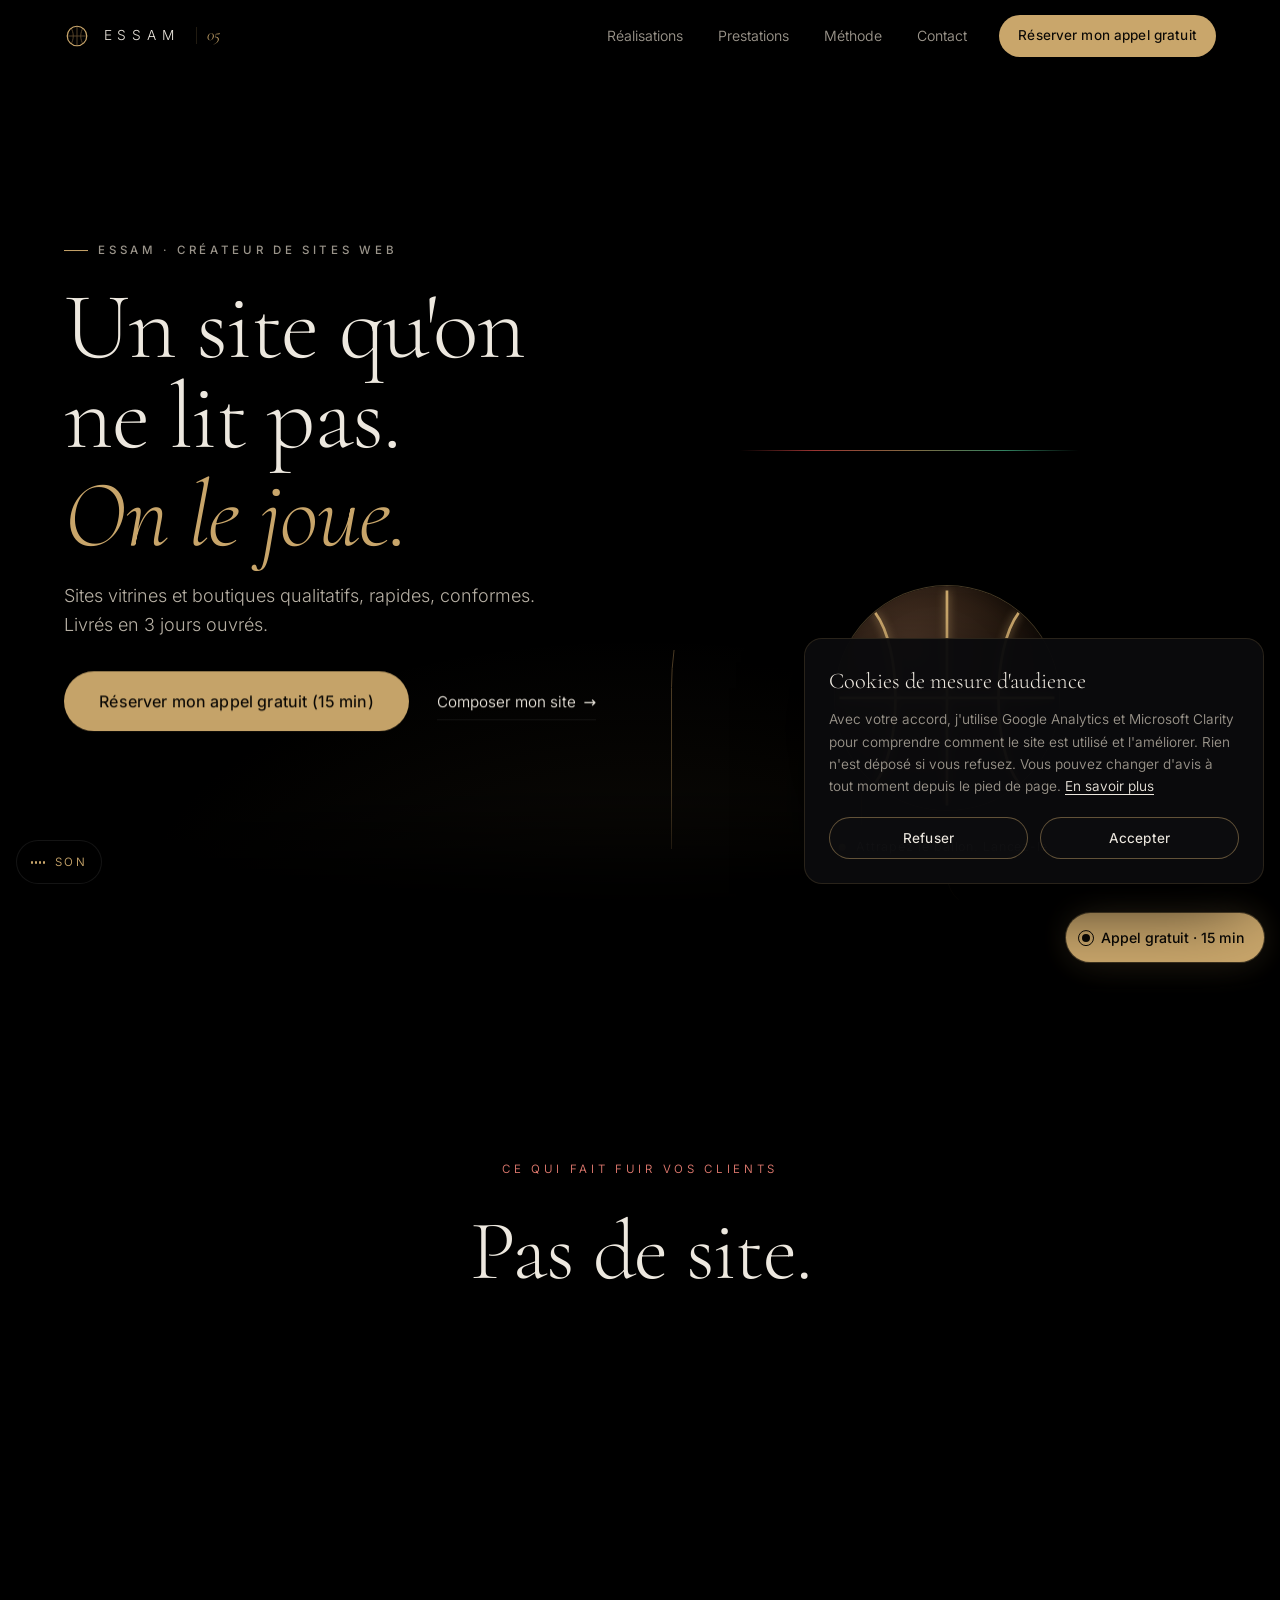
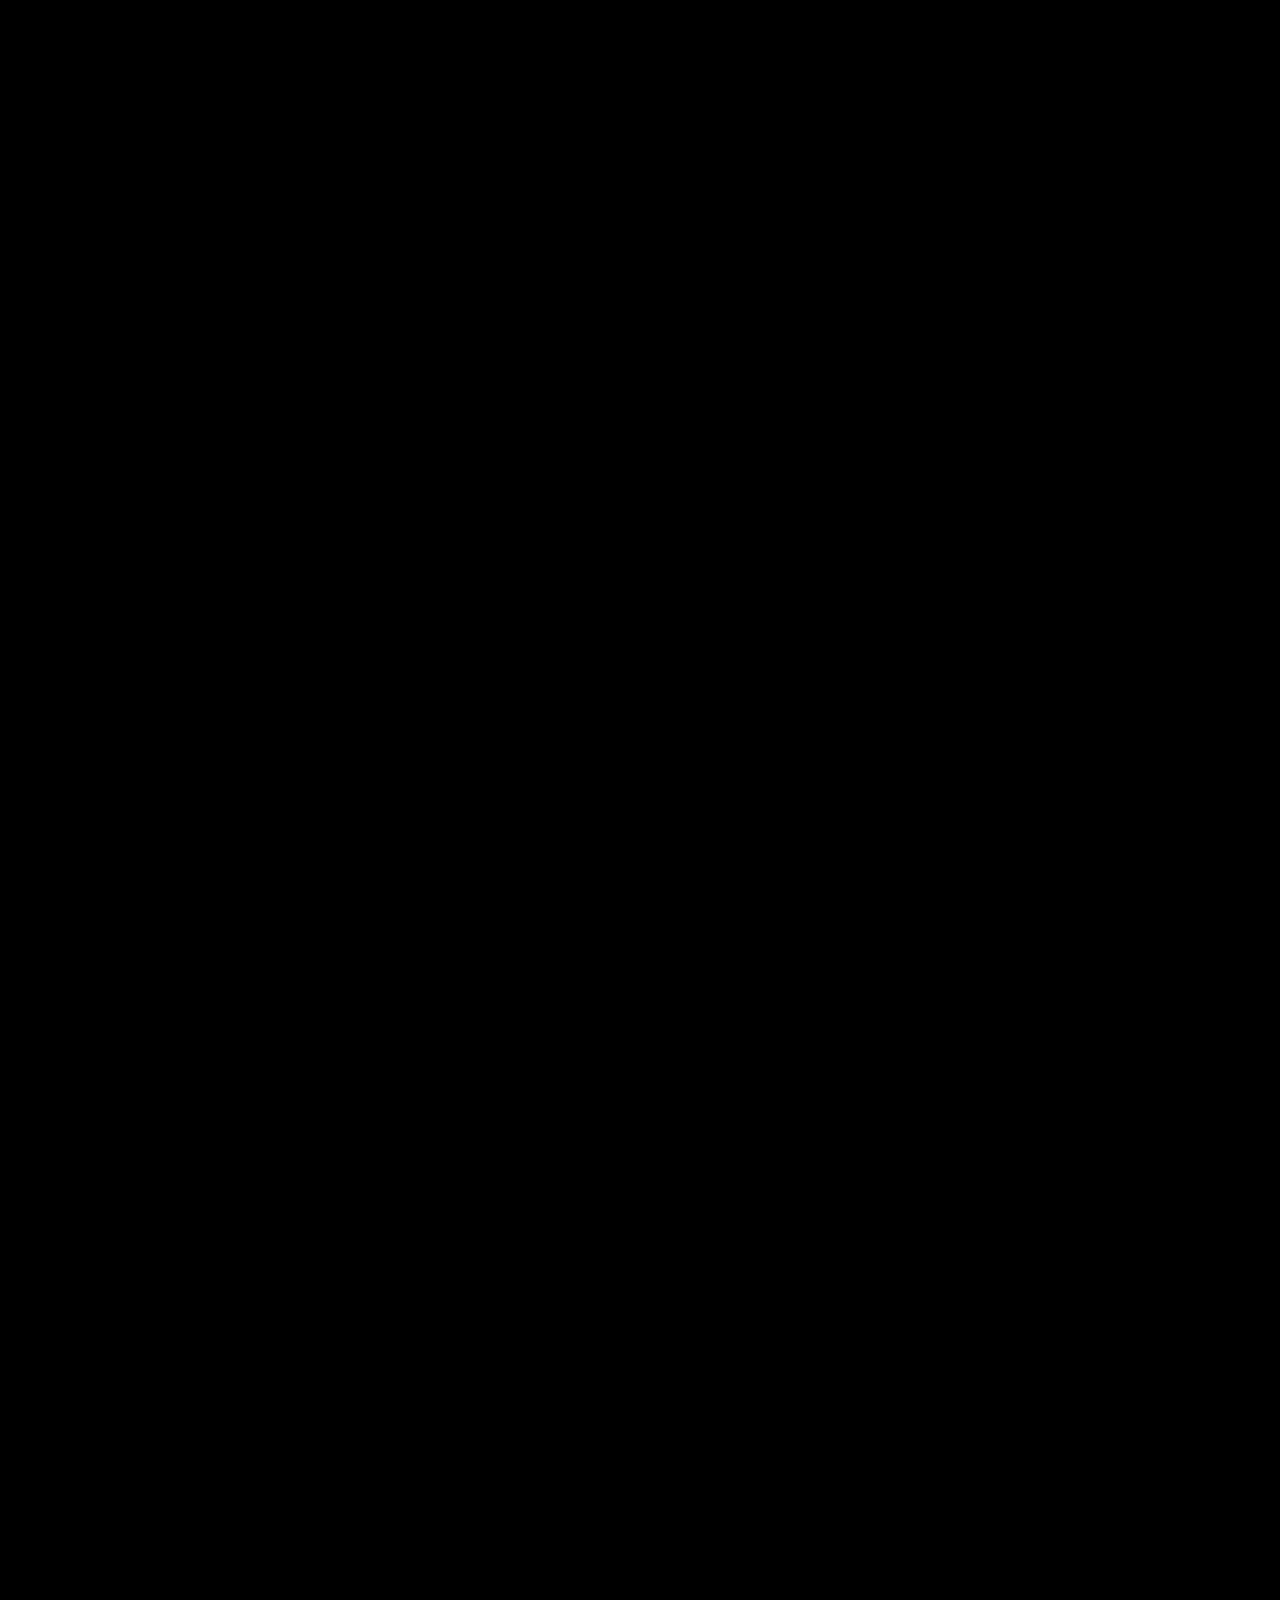
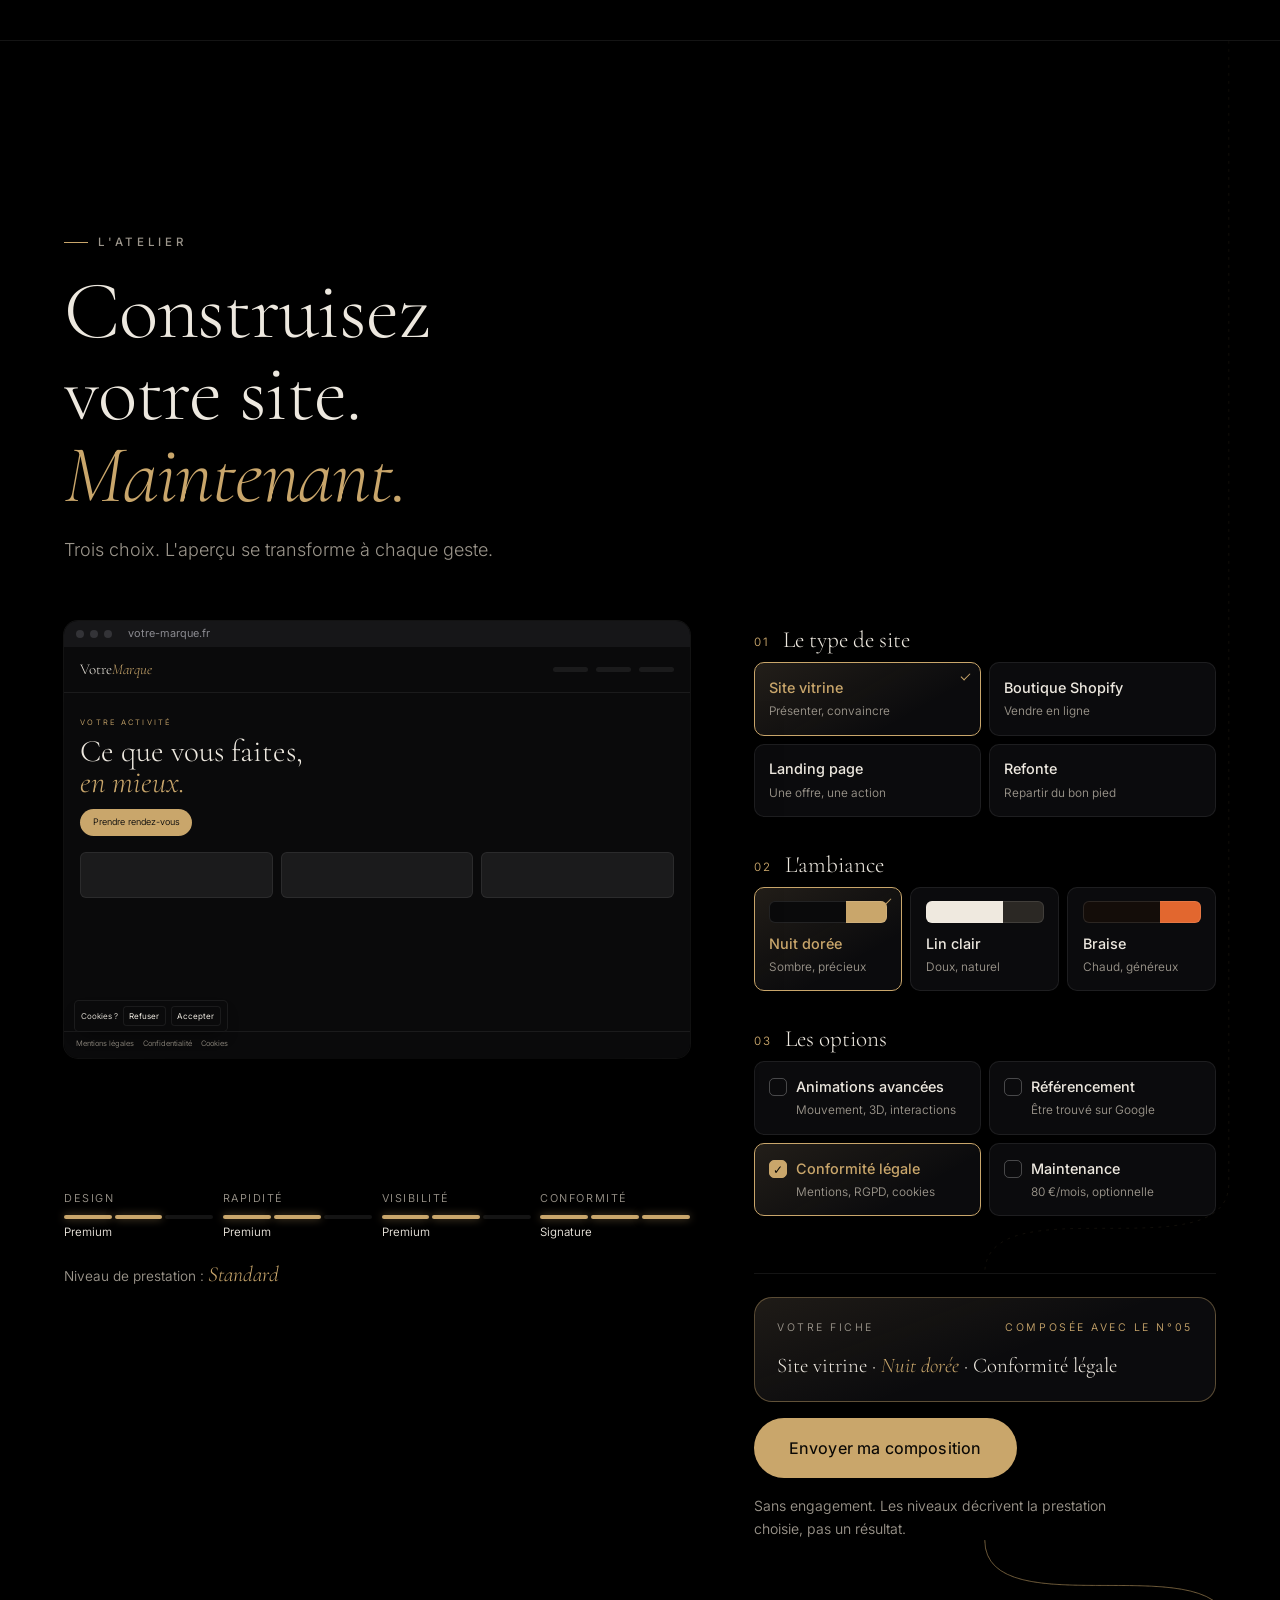
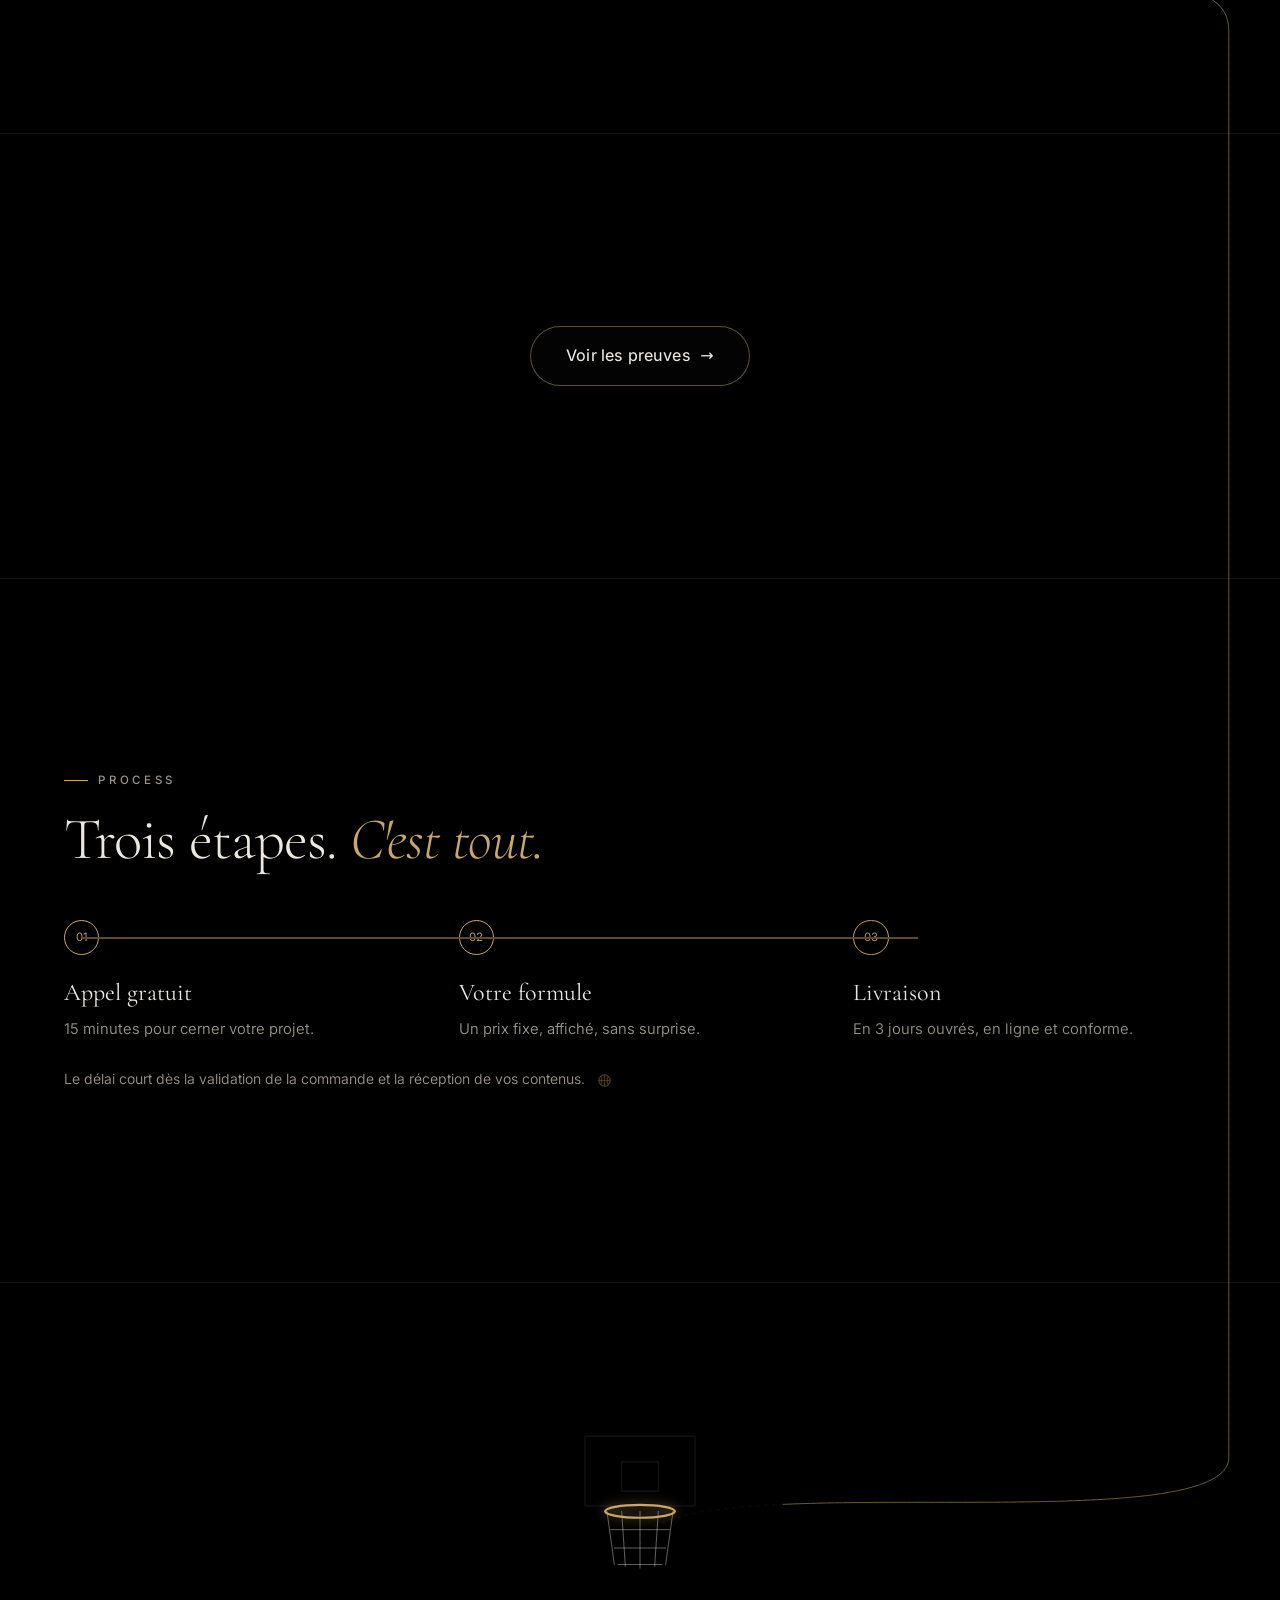
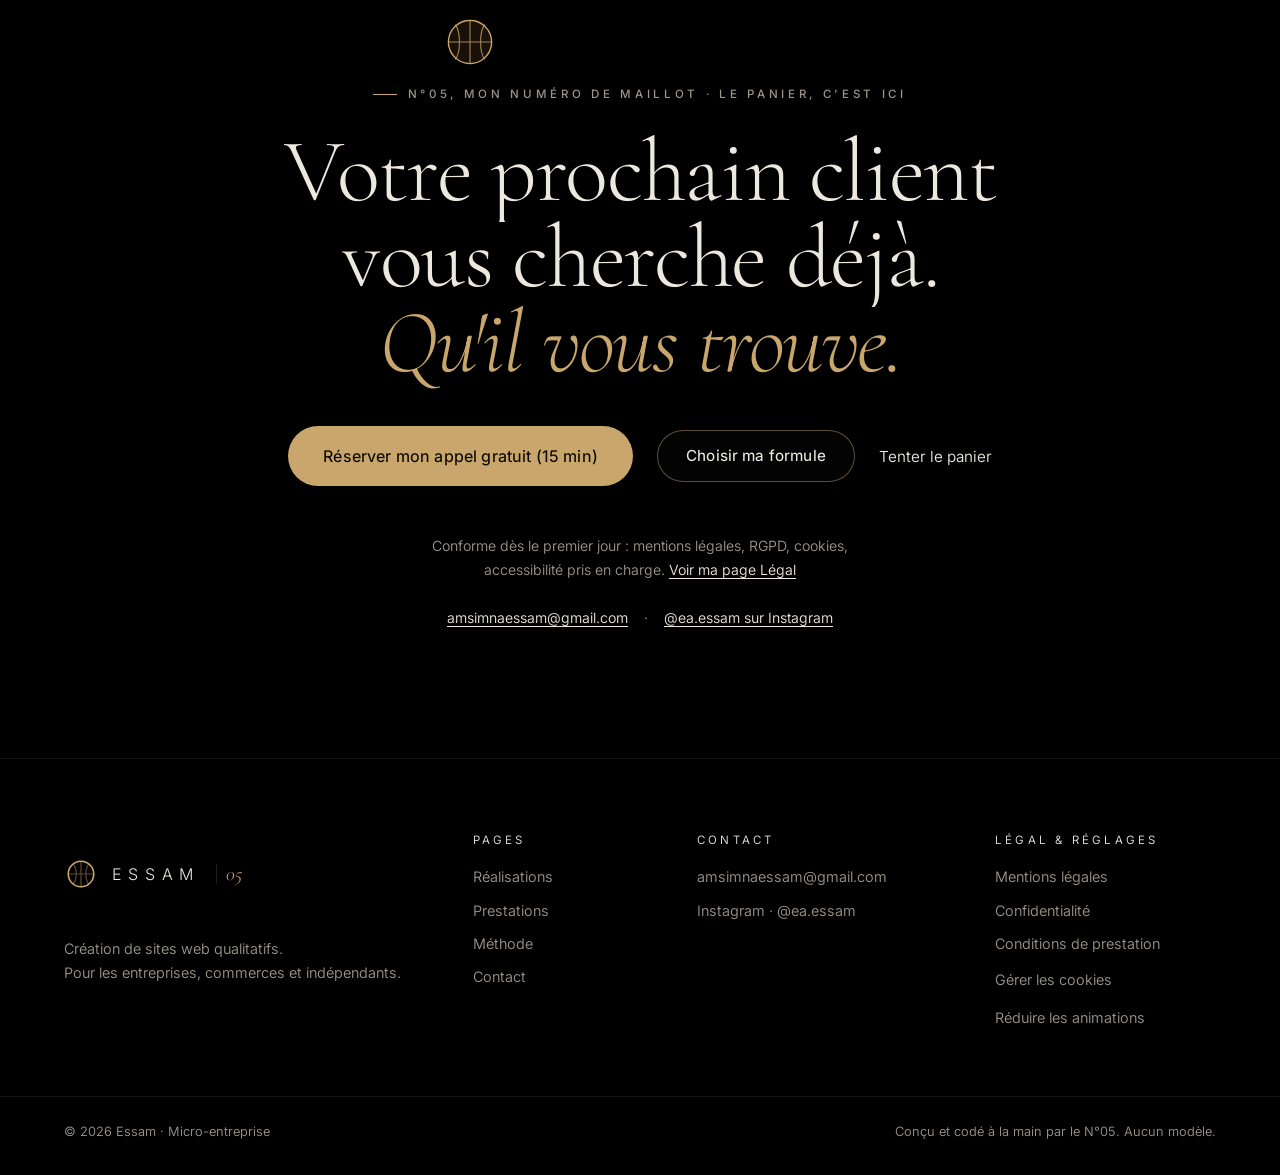
==== index.html @ c3a9adde "Passage sur https://fivedigitalstudio.com (racine du domaine) : chemins sans /essam-studio, URLs can" ====
<!doctype html>
<html lang="fr">
  <head>
    <meta charset="utf-8" />
    <meta name="viewport" content="width=device-width, initial-scale=1, viewport-fit=cover" />
    <meta name="theme-color" content="#000000" />
    <meta name="color-scheme" content="dark" />
    <meta name="author" content="Essam" />
    <meta property="og:site_name" content="Essam" />
    <meta property="og:locale" content="fr_FR" />
    <meta property="og:type" content="website" />
    <meta property="og:image" content="https://fivedigitalstudio.com/og.jpg" />
    <meta property="og:image:width" content="1200" />
    <meta property="og:image:height" content="630" />
    <meta property="og:image:alt" content="Essam — sites web qualitatifs, rapides, conformes" />
    <meta name="twitter:card" content="summary_large_image" />
    <link rel="icon" href="/favicon.svg" type="image/svg+xml" />
    <link rel="apple-touch-icon" href="/apple-touch-icon.png" />
    <link rel="preload" href="/fonts/cormorant-300-normal.woff2" as="font" type="font/woff2" crossorigin />
    <link rel="preload" href="/fonts/inter-var.woff2" as="font" type="font/woff2" crossorigin />
    <script>
      // Avant tout rendu : signale que le JS tourne et applique la préférence « animations réduites ».
      (function (d) {
        var h = d.documentElement; h.classList.add('js');
        try {
          if (localStorage.getItem('essam:motion') === 'reduce' || matchMedia('(prefers-reduced-motion: reduce)').matches) h.classList.add('reduce');
          // Arrivée depuis une autre page du site : le rideau de transition se lève.
          if (sessionStorage.getItem('essam:nav')) { h.classList.add('from-nav'); sessionStorage.removeItem('essam:nav'); }
        } catch (e) {}
        // Filet de sécurité : si le JS principal ne démarre pas, tout le contenu reste visible.
        setTimeout(function () { if (!window.__essam) h.classList.add('anim-fail'); }, 3500);
      })(document);
    </script>

    <script>
      // Intro « ESSAM » : une seule fois par visite, jamais en animations réduites ni en revenant d'une autre page.
      // window.__intro se résout quand le rideau commence à se lever : l'accueil démarre alors son entrée.
      (function (d, w) {
        var h = d.documentElement, lift;
        w.__intro = new Promise(function (r) { lift = r; });
        var seen = false;
        try { seen = !!sessionStorage.getItem('essam:intro'); sessionStorage.setItem('essam:intro', '1'); } catch (e) {}
        if (seen || h.classList.contains('reduce') || h.classList.contains('from-nav')) { lift(); return; }
        h.classList.add('is-intro');
        var go = function () { if (h.classList.contains('intro-go')) return; h.classList.add('intro-go'); t = setTimeout(lift, 2150); };
        var t;
        // Le prénom ne s'écrit qu'avec sa vraie police (préchargée) : jamais de police de secours à l'écran.
        (d.fonts && d.fonts.load ? d.fonts.load('300 1em "Cormorant Garamond"') : Promise.resolve()).then(go, go);
        setTimeout(go, 500);
        var skip = function () {
          if (!h.classList.contains('is-intro') || h.classList.contains('intro-skip')) return;
          h.classList.add('intro-go', 'intro-skip'); clearTimeout(t); lift();
        };
        ['pointerdown', 'keydown', 'wheel', 'touchstart'].forEach(function (ev) { w.addEventListener(ev, skip, { passive: true, once: true }); });
        d.addEventListener('animationend', function (e) {
          if (e.animationName === 'intro-out') h.classList.remove('is-intro', 'intro-go', 'intro-skip');
        });
      })(document, window);
    </script>
    <title>Essam — Sites web qualitatifs et interactifs, livrés en 3 jours</title>
    <meta name="description" content="Essam crée des sites qualitatifs, interactifs, rapides et conformes pour les entreprises, commerces et indépendants. Composez le vôtre dans l'Atelier. Livré en 3 jours ouvrés, appel gratuit, prix affichés." />
    <link rel="canonical" href="https://fivedigitalstudio.com/" />
    <meta property="og:title" content="Essam — Votre site est votre premier vendeur" />
    <meta property="og:description" content="Des sites qualitatifs, rapides, conformes. Livrés en 3 jours ouvrés." />
    <meta property="og:url" content="https://fivedigitalstudio.com/" />
    <script type="application/ld+json">
      {
        "@context": "https://schema.org",
        "@type": "ProfessionalService",
        "name": "Essam",
        "description": "Création de sites web qualitatifs, rapides et conformes : sites vitrines, landing pages, refontes et boutiques Shopify. Livraison en 3 jours ouvrés.",
        "url": "https://fivedigitalstudio.com/",
        "image": "https://fivedigitalstudio.com/og.jpg",
        "logo": "https://fivedigitalstudio.com/apple-touch-icon.png",
        "email": "amsimnaessam@gmail.com",
        "areaServed": { "@type": "Country", "name": "France" },
        "availableLanguage": "fr",
        "priceRange": "990 € – 2 990 €",
        "sameAs": ["https://www.instagram.com/ea.essam/"],
        "makesOffer": [
          { "@type": "Offer", "itemOffered": { "@type": "Service", "name": "Création de site vitrine" } },
          { "@type": "Offer", "itemOffered": { "@type": "Service", "name": "Création de boutique Shopify" } },
          { "@type": "Offer", "itemOffered": { "@type": "Service", "name": "Refonte de site web" } },
          { "@type": "Offer", "itemOffered": { "@type": "Service", "name": "Maintenance de site web" }, "price": "80", "priceCurrency": "EUR", "priceSpecification": { "@type": "UnitPriceSpecification", "price": "80", "priceCurrency": "EUR", "unitText": "MONTH" } }
        ]
      }
    </script>
    <script type="module" crossorigin src="/assets/index-CrSGYD5P.js"></script>
    <link rel="modulepreload" crossorigin href="/assets/main-nhri8mH0.js">
    <link rel="modulepreload" crossorigin href="/assets/atelier-i6UBZYBE.js">
    <link rel="stylesheet" crossorigin href="/assets/main-DTwxj9eu.css">
  </head>
  <body class="page-home">
    <div class="intro" aria-hidden="true" data-intro>
      <div class="intro__inner">
        <p class="intro__name"><span>E</span><span>S</span><span>S</span><span>A</span><span>M</span></p>
        <span class="intro__filet"></span>
        <p class="intro__sub">Créateur de sites web <b>N°05</b></p>
      </div>
    </div>
    <a class="skip-link" href="#contenu">Aller au contenu</a>
    <header class="site-header" data-header>
      <div class="site-header__inner">
        <a class="logo" href="/" aria-label="Essam, retour à l'accueil" data-cursor="hover"><svg class="logo__mark" viewBox="0 0 32 32" width="28" height="28" aria-hidden="true" focusable="false">
  <path class="logo__seams" d="M16 4V28 M4 16H28 M8.6 6.4C12.4 10.8 12.4 21.2 8.6 25.6 M23.4 6.4C19.6 10.8 19.6 21.2 23.4 25.6" />
  <circle class="logo__ball" cx="16" cy="16" r="12" />
</svg><span class="logo__word">ESSAM</span><span class="logo__num" aria-hidden="true">05</span>
</a>
        <nav class="nav" aria-label="Navigation principale">
          <ul class="nav__list">
            <li><a class="nav__link" data-nav="realisations" href="/realisations">Réalisations</a></li>
            <li><a class="nav__link" data-nav="prestations" href="/prestations">Prestations</a></li>
            <li><a class="nav__link" data-nav="methode" href="/methode">Méthode</a></li>
            <li><a class="nav__link" data-nav="contact" href="/contact">Contact</a></li>
          </ul>
        </nav>
        <a class="btn btn--primary btn--sm site-header__cta" href="/contact#rdv" data-booking data-track="cta_rdv" data-track-label="header" data-magnetic>
          <span class="btn__label">Réserver mon appel gratuit</span>
        </a>
        <button class="menu-toggle" type="button" aria-expanded="false" aria-controls="menu-mobile" data-menu-toggle>
          <span class="menu-toggle__lines" aria-hidden="true"></span>
          <span class="visually-hidden">Ouvrir le menu</span>
        </button>
      </div>
    </header>
    <div class="menu-mobile" id="menu-mobile" data-menu hidden>
      <nav aria-label="Navigation mobile">
        <ul class="menu-mobile__list">
          <li><a href="/">Accueil</a></li>
          <li><a data-nav="realisations" href="/realisations">Réalisations</a></li>
          <li><a data-nav="prestations" href="/prestations">Prestations</a></li>
          <li><a data-nav="methode" href="/methode">Méthode</a></li>
          <li><a data-nav="contact" href="/contact">Contact</a></li>
        </ul>
      </nav>
      <div class="menu-mobile__foot">
        <a class="btn btn--primary" href="/contact#rdv" data-booking data-track="cta_rdv" data-track-label="menu">
          <span class="btn__label">Réserver mon appel gratuit (15 min)</span>
        </a>
        <a class="link" href="https://ig.me/m/ea.essam" target="_blank" rel="noopener" data-track="instagram_click" data-track-label="menu">M'écrire sur Instagram</a>
      </div>
    </div>

    <main id="contenu">
      <!-- 1. HERO — le ballon vivant -->
      <section class="hero" aria-labelledby="hero-titre" data-hero data-thread-start>
        <div class="hero__stage" data-ball-stage>
          <svg class="hero__court" viewBox="0 0 800 600" aria-hidden="true">
            <path class="draw" d="M110 600V430A290 290 0 0 1 690 430V600" />
            <path class="draw" d="M310 600V380H490V600" />
            <circle class="draw" cx="400" cy="380" r="90" />
            <circle class="draw" cx="400" cy="560" r="14" />
            <path class="draw" d="M360 590H440" />
          </svg>
          <div class="hero__fallback" aria-hidden="true" data-ball-fallback>
            <div class="css-ball">
              <svg viewBox="0 0 100 100"><path d="M50 2V98 M2 50H98 M18 12C30 28 30 72 18 88 M82 12C70 28 70 72 82 88" /></svg>
            </div>
          </div>
        </div>
        <div class="hero__filet filet" aria-hidden="true"></div>
        <div class="container hero__inner">
          <p class="eyebrow hero__eyebrow" data-hero-in>Essam · Créateur de sites web</p>
          <h1 class="display hero__title" id="hero-titre">
            <span class="hero__line" data-hero-line>Un site qu'on ne lit pas.</span>
            <em class="hero__line" data-hero-line>On le joue.</em>
          </h1>
          <p class="lead hero__lead" data-hero-in>Sites vitrines et boutiques qualitatifs, rapides, conformes. Livrés en 3&nbsp;jours ouvrés.</p>
          <div class="hero__actions" data-hero-in>
            <a class="btn btn--primary btn--lg hero__cta" href="/contact#rdv" data-booking data-track="cta_rdv" data-track-label="hero" data-magnetic data-hero-cta>
              <span class="btn__label">Réserver mon appel gratuit (15 min)</span>
            </a>
            <a class="link link--arrow" href="#atelier" data-track="cta_atelier" data-track-label="hero">Composer mon site</a>
          </div>
        </div>
        <button class="hero__hint" type="button" data-ball-throw data-hero-in data-thread>
          <span class="hero__hint-dot" aria-hidden="true"></span>
          <span class="hero__hint-fine">Attrapez le ballon. Lancez-le.</span>
          <span class="hero__hint-coarse">Lancez le ballon.</span>
        </button>
      </section>

      <!-- 2. LE PROBLÈME EN UN MOUVEMENT -->
      <section class="kinetic" aria-labelledby="kinetic-titre" data-kinetic>
        <div class="kinetic__pin">
          <h2 class="visually-hidden" id="kinetic-titre">Ce qui fait fuir vos clients</h2>
          <p class="kinetic__kicker" aria-hidden="true" data-kinetic-kicker>Ce qui fait fuir vos clients</p>
          <ul class="kinetic__stack">
            <li class="kinetic__item" data-kinetic-item><span class="display">Pas de site.</span><i class="kinetic__slash" aria-hidden="true"></i></li>
            <li class="kinetic__item" data-kinetic-item><span class="display">Un site daté.</span><i class="kinetic__slash" aria-hidden="true"></i></li>
            <li class="kinetic__item" data-kinetic-item><span class="display">Un site qui ne vend pas.</span><i class="kinetic__slash" aria-hidden="true"></i></li>
            <li class="kinetic__item" data-kinetic-item><span class="display">Introuvable sur Google.</span><i class="kinetic__slash" aria-hidden="true"></i></li>
          </ul>
          <p class="kinetic__turn" data-kinetic-turn>
            <span class="h2">Votre site est votre premier vendeur.</span>
            <em class="h2">Faisons-le jouer pour vous.</em>
          </p>
        </div>
      </section>

      <!-- 3. L'ATELIER -->
      <section class="atelier section" id="atelier" aria-labelledby="atelier-titre" data-atelier data-hide-sticky>
        <div class="container">
          <header class="atelier__head">
            <p class="eyebrow">L'Atelier</p>
            <h2 class="h1" id="atelier-titre" data-split>Construisez votre site. <em>Maintenant.</em></h2>
            <p class="lead">Trois choix. L'aperçu se transforme à chaque geste.</p>
          </header>

          <div class="atelier__grid">
            <!-- Aperçu live -->
            <div class="atelier__stage" aria-live="polite" aria-atomic="false">
              <div class="pv-frame">
                <div class="pv-frame__bar" aria-hidden="true"><i></i><i></i><i></i><b data-pv-url>votre-marque.fr</b></div>
                <div class="pv" data-pv data-type="vitrine" data-mood="nuit" aria-hidden="true">
                  <div class="pv__nav"><span class="pv__logo">Votre<em>Marque</em></span><span class="pv__links"><i></i><i></i><i></i></span><span class="pv__cart" data-pv-only="shopify">Panier · 2</span></div>
                  <div class="pv__hero">
                    <span class="pv__kicker" data-pv-kicker>Votre activité</span>
                    <span class="pv__title" data-pv-title>Ce que vous faites,<br /><em>en mieux.</em></span>
                    <span class="pv__btn" data-pv-btn>Prendre rendez-vous</span>
                  </div>
                  <div class="pv__block pv__services" data-pv-only="vitrine refonte"><span></span><span></span><span></span></div>
                  <div class="pv__block pv__shop" data-pv-only="shopify"><span><b></b>Produit</span><span><b></b>Produit</span><span><b></b>Produit</span></div>
                  <div class="pv__block pv__form" data-pv-only="landing"><span></span><span></span><b>Je réserve</b></div>
                  <div class="pv__stamp" data-pv-only="refonte"><span>Ancien site</span><span>Nouveau site</span></div>
                  <div class="pv__legal" data-pv-opt="legal"><span>Mentions légales</span><span>Confidentialité</span><span>Cookies</span></div>
                  <div class="pv__cookie" data-pv-opt="legal"><span>Cookies ?</span><b>Refuser</b><b>Accepter</b></div>
                </div>
                <span class="pv-badge" data-pv-opt="maint">Suivi · 80 €/mois</span>
              </div>
              <div class="pv-serp" data-pv-opt="seo" aria-hidden="true">
                <span class="pv-serp__url">votre-marque.fr › accueil</span>
                <span class="pv-serp__title">Votre Marque — Votre activité, en mieux</span>
                <span class="pv-serp__desc">Ce que vous faites, présenté clairement. Réservez en ligne en deux clics.</span>
              </div>

              <dl class="gauges" data-gauges>
                <div class="gauge" data-gauge="design"><dt>Design</dt><dd><span class="gauge__bar"><i></i><i></i><i></i></span><span class="gauge__lvl">Standard</span></dd></div>
                <div class="gauge" data-gauge="speed"><dt>Rapidité</dt><dd><span class="gauge__bar"><i></i><i></i><i></i></span><span class="gauge__lvl">Standard</span></dd></div>
                <div class="gauge" data-gauge="seo"><dt>Visibilité</dt><dd><span class="gauge__bar"><i></i><i></i><i></i></span><span class="gauge__lvl">Standard</span></dd></div>
                <div class="gauge" data-gauge="legal"><dt>Conformité</dt><dd><span class="gauge__bar"><i></i><i></i><i></i></span><span class="gauge__lvl">Standard</span></dd></div>
              </dl>
              <p class="atelier__tier">Niveau de prestation&nbsp;: <b data-tier>Standard</b></p>
            </div>

            <!-- Choix -->
            <form class="atelier__controls" data-atelier-form aria-label="Composer votre site">
              <fieldset class="step">
                <legend class="step__title"><span>01</span> Le type de site</legend>
                <div class="choices choices--4">
                  <label class="choice"><input type="radio" name="type" value="vitrine" checked /><span class="choice__body"><b>Site vitrine</b><small>Présenter, convaincre</small></span></label>
                  <label class="choice"><input type="radio" name="type" value="shopify" /><span class="choice__body"><b>Boutique Shopify</b><small>Vendre en ligne</small></span></label>
                  <label class="choice"><input type="radio" name="type" value="landing" /><span class="choice__body"><b>Landing page</b><small>Une offre, une action</small></span></label>
                  <label class="choice"><input type="radio" name="type" value="refonte" /><span class="choice__body"><b>Refonte</b><small>Repartir du bon pied</small></span></label>
                </div>
              </fieldset>

              <fieldset class="step">
                <legend class="step__title"><span>02</span> L'ambiance</legend>
                <div class="choices choices--3">
                  <label class="choice choice--mood" style="--m1:#0a0a0b;--m2:#c9a66b"><input type="radio" name="mood" value="nuit" checked /><span class="choice__body"><i class="choice__swatch" aria-hidden="true"></i><b>Nuit dorée</b><small>Sombre, précieux</small></span></label>
                  <label class="choice choice--mood" style="--m1:#efe9df;--m2:#2b2824"><input type="radio" name="mood" value="lin" /><span class="choice__body"><i class="choice__swatch" aria-hidden="true"></i><b>Lin clair</b><small>Doux, naturel</small></span></label>
                  <label class="choice choice--mood" style="--m1:#140d09;--m2:#e2672f"><input type="radio" name="mood" value="braise" /><span class="choice__body"><i class="choice__swatch" aria-hidden="true"></i><b>Braise</b><small>Chaud, généreux</small></span></label>
                </div>
              </fieldset>

              <fieldset class="step">
                <legend class="step__title"><span>03</span> Les options</legend>
                <div class="choices choices--opts">
                  <label class="choice choice--opt"><input type="checkbox" name="opt" value="anim" /><span class="choice__body"><b>Animations avancées</b><small>Mouvement, 3D, interactions</small></span></label>
                  <label class="choice choice--opt"><input type="checkbox" name="opt" value="seo" /><span class="choice__body"><b>Référencement</b><small>Être trouvé sur Google</small></span></label>
                  <label class="choice choice--opt"><input type="checkbox" name="opt" value="legal" checked /><span class="choice__body"><b>Conformité légale</b><small>Mentions, RGPD, cookies</small></span></label>
                  <label class="choice choice--opt"><input type="checkbox" name="opt" value="maint" /><span class="choice__body"><b>Maintenance</b><small>80&nbsp;€/mois, optionnelle</small></span></label>
                </div>
              </fieldset>

              <div class="atelier__gauges-slot" data-gauges-slot hidden></div>
              <div class="atelier__recap" data-thread>
                <div class="pcard pcard--you">
                  <div class="pcard__top"><span>Votre fiche</span><span class="pcard__sig">Composée avec le N°05</span></div>
                  <p class="atelier__summary" data-atelier-summary>Site vitrine · Nuit dorée · Conformité légale</p>
                </div>
                <a class="btn btn--primary btn--lg" href="/contact#formulaire" data-atelier-cta data-track="cta_devis" data-track-label="atelier" data-magnetic>
                  <span class="btn__label">Envoyer ma composition</span>
                </a>
                <p class="atelier__note small muted">Sans engagement. Les niveaux décrivent la prestation choisie, pas un résultat.</p>
              </div>
            </form>
          </div>
        </div>
      </section>


      <!-- 4. RÉALISATIONS : aperçu, la suite sur /realisations -->
      <section class="works works--compact section" id="realisations" aria-label="Réalisations">
        <div class="container works__cta" data-reveal>
          <a class="btn btn--ghost btn--lg" href="/realisations" data-track="cta_realisations" data-track-label="bouton" data-magnetic>
            <span class="btn__label">Voir les preuves</span><span class="btn__arrow" aria-hidden="true">→</span>
          </a>
        </div>
      </section>


      <!-- 5. PROCESS -->
      <section class="ba section" aria-labelledby="ba-titre" data-ba>
        <div class="container">
          <header class="ba__head">
            <p class="eyebrow">Process</p>
            <h2 class="h2" id="ba-titre" data-split>Trois étapes. <em>C'est tout.</em></h2>
          </header>

          <ol class="steps" data-steps>
            <li class="steps__item"><span class="steps__num">01</span><b>Appel gratuit</b><span>15 minutes pour cerner votre projet.</span></li>
            <li class="steps__item"><span class="steps__num">02</span><b>Votre formule</b><span>Un prix fixe, affiché, sans surprise.</span></li>
            <li class="steps__item"><span class="steps__num">03</span><b>Livraison</b><span>En 3 jours ouvrés, en ligne et conforme.</span></li>
            <svg class="steps__line" viewBox="0 0 1000 2" preserveAspectRatio="none" aria-hidden="true"><path d="M0 1H1000" /></svg>
          </ol>
          <p class="steps__note small muted">Le délai court dès la validation de la commande et la réception de vos contenus. <button type="button" class="egg" data-egg="home" aria-label="Petit ballon caché"><svg viewBox="0 0 100 100" aria-hidden="true"><circle cx="50" cy="50" r="44" /><path d="M50 6V94 M6 50H94 M20 15C31 30 31 70 20 85 M80 15C69 30 69 70 80 85" /></svg></button></p>
        </div>
      </section>

    </main>
    <section class="cta-final" aria-labelledby="cta-final-titre" data-cta-final>
      <div class="container cta-final__inner">
        <div class="hoop" data-hoop data-thread>
          <svg class="hoop__art" viewBox="0 0 240 200" aria-hidden="true">
            <path class="hoop__board" d="M60 10H180V86H60Z M100 38H140V70H100Z" />
            <path class="hoop__net" data-hoop-net d="M84 92 L92 150 M100 92 L104 152 M120 92 L120 154 M140 92 L136 152 M156 92 L148 150 M88 112 H152 M92 132 H148 M96 150 H144" />
            <ellipse class="hoop__rim" cx="120" cy="92" rx="38" ry="7" />
          </svg>
          <span class="hoop__ball" data-hoop-ball aria-hidden="true"><svg viewBox="0 0 100 100"><circle cx="50" cy="50" r="47" /><path d="M50 3V97 M3 50H97 M18 12C30 28 30 72 18 88 M82 12C70 28 70 72 82 88" /></svg></span>
          <p class="hoop__score" data-hoop-score role="status" aria-live="polite"></p>
        </div>
        <p class="eyebrow">N°05, mon numéro de maillot · Le panier, c'est ici</p>
        <h2 class="display cta-final__title" id="cta-final-titre" data-split>
          Votre prochain client vous cherche déjà.<br /><em>Qu'il vous trouve.</em>
        </h2>
        <div class="cta-final__actions">
          <a class="btn btn--primary btn--lg" href="/contact#rdv" data-booking data-track="cta_rdv" data-track-label="cta-final" data-magnetic data-hoop-target>
            <span class="btn__label">Réserver mon appel gratuit (15 min)</span>
          </a>
          <a class="btn btn--ghost" href="/prestations#tarifs" data-track="cta_tarifs" data-track-label="cta-final" data-magnetic>
            <span class="btn__label">Choisir ma formule</span>
          </a>
          <button class="link hoop__try" type="button" data-hoop-shoot>Tenter le panier</button>
        </div>
        <p class="cta-final__legal">Conforme dès le premier jour&nbsp;: mentions légales, RGPD, cookies, accessibilité pris en charge. <a href="/legal">Voir ma page Légal</a></p>
        <p class="cta-final__contact"><a href="mailto:amsimnaessam@gmail.com" data-track="email_click">amsimnaessam@gmail.com</a><span aria-hidden="true">·</span><a href="https://ig.me/m/ea.essam" target="_blank" rel="noopener" data-track="instagram_click" data-track-label="cta-final">@ea.essam sur Instagram</a></p>
      </div>
    </section>

    <footer class="site-footer">
      <div class="container site-footer__grid">
        <div class="site-footer__brand">
          <a class="logo logo--lg" href="/" aria-label="Essam, retour à l'accueil"><svg class="logo__mark" viewBox="0 0 32 32" width="28" height="28" aria-hidden="true" focusable="false">
  <path class="logo__seams" d="M16 4V28 M4 16H28 M8.6 6.4C12.4 10.8 12.4 21.2 8.6 25.6 M23.4 6.4C19.6 10.8 19.6 21.2 23.4 25.6" />
  <circle class="logo__ball" cx="16" cy="16" r="12" />
</svg><span class="logo__word">ESSAM</span><span class="logo__num" aria-hidden="true">05</span>
</a>
          <p>Création de sites web qualitatifs.<br />Pour les entreprises, commerces et indépendants.</p>
        </div>
        <nav class="site-footer__col" aria-label="Pages">
          <p class="site-footer__title">Pages</p>
          <ul>
            <li><a href="/realisations">Réalisations</a></li>
            <li><a href="/prestations">Prestations</a></li>
            <li><a href="/methode">Méthode</a></li>
            <li><a href="/contact">Contact</a></li>
          </ul>
        </nav>
        <div class="site-footer__col">
          <p class="site-footer__title">Contact</p>
          <ul>
            <li><a href="mailto:amsimnaessam@gmail.com" data-track="email_click">amsimnaessam@gmail.com</a></li>
            <li><a href="https://www.instagram.com/ea.essam/" target="_blank" rel="noopener" data-track="instagram_click" data-track-label="footer">Instagram · @ea.essam</a></li>
          </ul>
        </div>
        <div class="site-footer__col">
          <p class="site-footer__title">Légal &amp; réglages</p>
          <ul>
            <li><a href="/legal#mentions">Mentions légales</a></li>
            <li><a href="/legal#confidentialite">Confidentialité</a></li>
            <li><a href="/legal#cgp">Conditions de prestation</a></li>
            <li><button class="footer-btn" type="button" data-consent-open>Gérer les cookies</button></li>
            <li><button class="footer-btn" type="button" data-motion-toggle aria-pressed="false">Réduire les animations</button></li>
          </ul>
        </div>
      </div>
      <div class="container site-footer__base">
        <p>© <span data-year>2026</span> Essam · Micro-entreprise</p>
        <p class="egg-count" data-egg-count hidden></p>
        <p class="site-footer__made">Conçu et codé à la main<span class="num-explain"> par le N°05</span>. Aucun modèle.</p>
      </div>
    </footer>

    <a class="sticky-cta" href="/contact#rdv" data-booking data-sticky-cta data-track="cta_rdv" data-track-label="sticky">
      <span class="sticky-cta__dot" aria-hidden="true"></span>
      <span>Appel gratuit · 15 min</span>
    </a>

    <button class="sound-toggle" type="button" data-sound-toggle aria-pressed="false" aria-label="Activer le son">
      <span class="sound-toggle__bars" aria-hidden="true"><i></i><i></i><i></i><i></i></span>
      <span class="sound-toggle__label">Son</span>
    </button>

    <div class="consent" role="dialog" aria-modal="false" aria-labelledby="consent-titre" aria-describedby="consent-texte" data-consent hidden>
      <p class="consent__title" id="consent-titre">Cookies de mesure d'audience</p>
      <p class="consent__text" id="consent-texte">
        Avec votre accord, j'utilise Google Analytics et Microsoft Clarity pour comprendre comment le site est utilisé et l'améliorer.
        Rien n'est déposé si vous refusez. Vous pouvez changer d'avis à tout moment depuis le pied de page.
        <a href="/legal#cookies">En savoir plus</a>
      </p>
      <div class="consent__actions">
        <button class="btn btn--ghost btn--sm" type="button" data-consent-choice="refuse">Refuser</button>
        <button class="btn btn--ghost btn--sm" type="button" data-consent-choice="accept">Accepter</button>
      </div>
    </div>

    <div class="curtain" aria-hidden="true" data-curtain><span class="curtain__line"></span></div>
    <div class="cursor is-hidden" aria-hidden="true" data-cursor-el><span class="cursor__dot"></span><span class="cursor__ring"><span class="cursor__label"></span></span></div>

  </body>
</html>
---- assets/main-DTwxj9eu.css ----
@font-face{font-family:Inter;src:url(/fonts/inter-var.woff2) format("woff2");font-weight:200 700;font-style:normal;font-display:swap}@font-face{font-family:Cormorant Garamond;src:url(/fonts/cormorant-300-normal.woff2) format("woff2");font-weight:300;font-style:normal;font-display:swap}@font-face{font-family:Cormorant Garamond;src:url(/fonts/cormorant-300-italic.woff2) format("woff2");font-weight:300;font-style:italic;font-display:swap}@font-face{font-family:Cormorant Garamond;src:url(/fonts/cormorant-400-normal.woff2) format("woff2");font-weight:400;font-style:normal;font-display:swap}:root{--c-void: #000000;--c-ink-0: #050505;--c-ink-1: #0b0b0d;--c-ink-2: #141416;--c-line: rgba(166, 133, 83, .2);--c-line-soft: rgba(255, 255, 255, .08);--c-text: #ede8df;--c-muted: #9b958b;--c-gold: #c9a66b;--c-gold-rgb: 201, 166, 107;--c-gold-deep: #a68553;--c-gold-dim: #5e4a2e;--c-red: #c2413f;--c-green: #3fa37a;--filet: linear-gradient(90deg, transparent, var(--c-red) 22%, var(--c-gold-deep) 50%, var(--c-green) 78%, transparent);--f-display: "Cormorant Garamond", "Times New Roman", serif;--f-text: "Inter", system-ui, -apple-system, "Segoe UI", sans-serif;--fs-display: clamp(3rem, 9vw, 9.5rem);--fs-h1: clamp(2.6rem, 6.4vw, 6.5rem);--fs-h2: clamp(2.1rem, 4.6vw, 4.5rem);--fs-h3: clamp(1.35rem, 2vw, 1.75rem);--fs-lead: clamp(1.05rem, 1.4vw, 1.25rem);--fs-small: .875rem;--fs-eyebrow: .72rem;--s-1: .25rem;--s-2: .5rem;--s-3: 1rem;--s-4: 1.5rem;--s-5: 2.5rem;--s-6: 4rem;--s-7: 6rem;--s-8: 10rem;--gutter: clamp(1.25rem, 5vw, 4rem);--maxw: 1320px;--section: clamp(6rem, 16vw, 12rem);--header-h: 72px;--r-sm: 10px;--r-md: 18px;--r-lg: 28px;--r-pill: 999px;--glow-gold: 0 0 0 1px rgba(var(--c-gold-rgb), .35), 0 0 40px -8px rgba(var(--c-gold-rgb), .45);--shadow-card: 0 30px 80px -40px rgba(0, 0, 0, .9);--ease-out: cubic-bezier(.16, 1, .3, 1);--ease-in-out: cubic-bezier(.76, 0, .24, 1);--ease-spring: cubic-bezier(.34, 1.56, .64, 1);--d-fast: .25s;--d-base: .6s;--d-slow: 1.2s}*,*:before,*:after{box-sizing:border-box}*{margin:0;padding:0}html{-webkit-text-size-adjust:100%;text-size-adjust:100%;background:var(--c-void)}html.lenis,html.lenis body{height:auto}.lenis.lenis-smooth{scroll-behavior:auto!important}.lenis.lenis-stopped{overflow:hidden}body{min-height:100vh;background:var(--c-void);color:var(--c-text);font-family:var(--f-text);font-size:1rem;line-height:1.65;font-weight:350;-webkit-font-smoothing:antialiased;-moz-osx-font-smoothing:grayscale;overflow-x:clip}img,svg,video,canvas{display:block;max-width:100%}img{height:auto}a{color:inherit;text-decoration:none}button,input,select,textarea{font:inherit;color:inherit}button{background:none;border:0;cursor:pointer}ul{list-style:none}::selection{background:rgba(var(--c-gold-rgb),.35);color:#fff}:focus-visible{outline:1px solid var(--c-gold);outline-offset:4px;border-radius:4px}[hidden]{display:none!important}.visually-hidden{position:absolute!important;width:1px;height:1px;overflow:hidden;clip:rect(0 0 0 0);clip-path:inset(50%);white-space:nowrap}.skip-link{position:fixed;top:12px;left:12px;z-index:1000;padding:10px 18px;border-radius:var(--r-pill);background:var(--c-text);color:#000;font-weight:500;transform:translateY(-200%);transition:transform var(--d-fast) var(--ease-out)}.skip-link:focus{transform:none}.container{width:100%;max-width:var(--maxw);margin-inline:auto;padding-inline:var(--gutter)}.section{position:relative;padding-block:var(--section)}.display,h1,h2,.h1,.h2{font-family:var(--f-display);font-weight:300;letter-spacing:-.015em;text-wrap:balance}.display{font-size:var(--fs-display);line-height:.95}.h1{font-size:var(--fs-h1);line-height:1}.h2{font-size:var(--fs-h2);line-height:1.05}.h3{font-family:var(--f-display);font-weight:400;font-size:var(--fs-h3);line-height:1.2;letter-spacing:0}.display em,.h1 em,.h2 em,.h3 em{font-style:italic;color:var(--c-gold)}.lead{font-size:var(--fs-lead);line-height:1.6;color:var(--c-muted);font-weight:300;max-width:46ch;text-wrap:pretty}.muted{color:var(--c-muted)}.small{font-size:var(--fs-small)}.gold{color:var(--c-gold)}.eyebrow{display:inline-flex;align-items:center;gap:.9em;font-size:var(--fs-eyebrow);font-weight:500;letter-spacing:.32em;text-transform:uppercase;color:var(--c-muted)}.eyebrow:before{content:"";width:24px;height:1px;background:var(--c-gold)}.filet{height:1px;background:var(--filet);border:0;opacity:.8}.hairline{border:0;height:1px;background:var(--c-line)}.line{display:block;overflow:hidden;padding-bottom:.08em;margin-bottom:-.08em}.line__inner{display:block;will-change:transform}html.js:not(.reduce) [data-reveal]{opacity:0;transform:translateY(22px)}html.js.reduce [data-reveal]{opacity:1;transform:none}html.anim-fail [data-reveal]{opacity:1!important;transform:none!important}.logo{display:inline-flex;align-items:center;gap:.85rem;color:var(--c-text)}.logo__mark{width:26px;height:26px;overflow:visible}.logo__mark path{fill:none;stroke-linecap:round;stroke-linejoin:round}.logo__mark path,.logo__mark circle{fill:none}.logo__seams{stroke:var(--c-gold-dim);stroke-width:1.1}.logo__ball{stroke:var(--c-gold);stroke-width:1.5}.logo__word{font-weight:300;font-size:.86rem;letter-spacing:.42em;margin-right:-.42em}.logo--lg .logo__mark{width:34px;height:34px}.logo--lg .logo__word{font-size:1rem}.logo:hover .logo__ball{filter:drop-shadow(0 0 6px rgba(var(--c-gold-rgb),.8))}.btn{--mx: 50%;--my: 50%;position:relative;isolation:isolate;display:inline-flex;align-items:center;justify-content:center;gap:.6rem;min-height:52px;padding:.95rem 1.75rem;border-radius:var(--r-pill);font-size:.95rem;font-weight:450;letter-spacing:.01em;line-height:1.2;text-align:center;transition:transform var(--d-fast) var(--ease-out),box-shadow var(--d-base) var(--ease-out),background-color var(--d-fast),color var(--d-fast),border-color var(--d-fast);overflow:hidden;-webkit-tap-highlight-color:transparent}.btn:before{content:"";position:absolute;inset:0;z-index:-1;opacity:0;transition:opacity var(--d-base) var(--ease-out);background:radial-gradient(140px circle at var(--mx) var(--my),rgba(255,255,255,.55),transparent 70%)}.btn:hover:before{opacity:1}.btn:active{transform:scale(.97)}.btn__label{position:relative;display:inline-block}.btn--primary{background:var(--c-gold);color:#0a0805;box-shadow:0 0 rgba(var(--c-gold-rgb),0)}.btn--primary:hover{box-shadow:var(--glow-gold)}.btn--ghost{border:1px solid rgba(var(--c-gold-rgb),.45);color:var(--c-text);background:#ffffff03}.btn--ghost:before{background:radial-gradient(160px circle at var(--mx) var(--my),rgba(var(--c-gold-rgb),.22),transparent 70%)}.btn--ghost:hover{border-color:var(--c-gold)}.btn--sm{min-height:42px;padding:.65rem 1.2rem;font-size:.85rem}.btn--lg{min-height:60px;padding:1.15rem 2.2rem;font-size:1rem}.btn[aria-busy=true]{pointer-events:none;opacity:.7}.link{position:relative;display:inline-flex;align-items:center;gap:.5em;padding-block:.4em;color:var(--c-text);font-size:.95rem;background:linear-gradient(var(--c-gold),var(--c-gold)) left bottom / 0% 1px no-repeat,linear-gradient(var(--c-line-soft),var(--c-line-soft)) left bottom / 100% 1px no-repeat;transition:background-size var(--d-base) var(--ease-out),color var(--d-fast)}.link:hover{background-size:100% 1px,100% 1px;color:#fff}.link--arrow:after{content:"→";transition:transform var(--d-fast) var(--ease-out)}.link--arrow:hover:after{transform:translate(4px)}.site-header{position:fixed;inset:0 0 auto;z-index:50;height:var(--header-h);transition:transform var(--d-base) var(--ease-out),background-color var(--d-base),border-color var(--d-base);border-bottom:1px solid transparent}.site-header.is-scrolled{background:#000000eb;border-color:var(--c-line-soft)}.site-header.is-hidden{transform:translateY(-100%)}.site-header__inner{height:100%;max-width:var(--maxw);margin-inline:auto;padding-inline:var(--gutter);display:flex;align-items:center;gap:2rem}.nav{margin-left:auto;display:none}.nav__list{display:flex;gap:2.2rem}.nav__link{position:relative;font-size:.88rem;color:var(--c-muted);transition:color var(--d-fast);padding-block:.5rem}.nav__link:after{content:"";position:absolute;left:0;right:0;bottom:.15rem;height:1px;background:var(--c-gold);transform:scaleX(0);transform-origin:right;transition:transform var(--d-base) var(--ease-out)}.nav__link:hover,.nav__link[aria-current=page]{color:var(--c-text)}.nav__link:hover:after,.nav__link[aria-current=page]:after{transform:scaleX(1);transform-origin:left}.site-header__cta{display:none}.menu-toggle{margin-left:auto;width:44px;height:44px;display:grid;place-items:center;position:relative;z-index:60}.menu-toggle__lines,.menu-toggle__lines:before,.menu-toggle__lines:after{display:block;width:22px;height:1px;background:var(--c-text);transition:transform var(--d-base) var(--ease-out),opacity var(--d-fast)}.menu-toggle__lines{position:relative;background:transparent}.menu-toggle__lines:before,.menu-toggle__lines:after{content:"";position:absolute;left:0}.menu-toggle__lines:before{transform:translateY(-4px)}.menu-toggle__lines:after{transform:translateY(4px)}.menu-toggle[aria-expanded=true] .menu-toggle__lines:before{transform:rotate(45deg)}.menu-toggle[aria-expanded=true] .menu-toggle__lines:after{transform:rotate(-45deg)}@media(min-width:960px){.nav,.site-header__cta{display:flex}.menu-toggle{display:none}}.menu-mobile{position:fixed;inset:0;z-index:45;background:var(--c-void);padding:calc(var(--header-h) + 2rem) var(--gutter) 2rem;display:flex;flex-direction:column;justify-content:space-between}.menu-mobile__list{display:grid;gap:.4rem}.menu-mobile__list a{font-family:var(--f-display);font-weight:300;font-size:clamp(2.4rem,11vw,3.4rem);line-height:1.15;display:inline-block}.menu-mobile__list a[aria-current=page]{color:var(--c-gold);font-style:italic}.menu-mobile__foot{display:grid;gap:1.2rem;justify-items:start}.menu-mobile.is-open .menu-mobile__list li{animation:menu-in .7s var(--ease-out) both}.menu-mobile.is-open .menu-mobile__list li:nth-child(2){animation-delay:.05s}.menu-mobile.is-open .menu-mobile__list li:nth-child(3){animation-delay:.1s}.menu-mobile.is-open .menu-mobile__list li:nth-child(4){animation-delay:.15s}.menu-mobile.is-open .menu-mobile__list li:nth-child(5){animation-delay:.2s}@keyframes menu-in{0%{opacity:0;transform:translateY(24px)}}.card{--mx: 50%;--my: 0%;position:relative;isolation:isolate;border-radius:var(--r-lg);background:var(--c-ink-1);border:1px solid var(--c-line-soft);box-shadow:var(--shadow-card);overflow:hidden;transition:border-color var(--d-base) var(--ease-out),transform var(--d-base) var(--ease-out);transform-style:preserve-3d}.card:before{content:"";position:absolute;inset:0;z-index:-1;pointer-events:none;opacity:0;transition:opacity var(--d-base);background:radial-gradient(420px circle at var(--mx) var(--my),rgba(var(--c-gold-rgb),.12),transparent 60%)}.card:hover{border-color:var(--c-line)}.card:hover:before{opacity:1}.tag{display:inline-flex;align-items:center;gap:.5em;padding:.35rem .8rem;border-radius:var(--r-pill);border:1px solid var(--c-line);font-size:.68rem;letter-spacing:.2em;text-transform:uppercase;color:var(--c-text);background:#0000008c}.tag--concept:before{content:"";width:5px;height:5px;border-radius:50%;border:1px solid var(--c-gold)}.tag--real:before{content:"";width:5px;height:5px;border-radius:50%;background:var(--c-green);box-shadow:0 0 8px var(--c-green)}.cta-final{position:relative;overflow:hidden;padding-block:clamp(7rem,18vw,14rem) clamp(6rem,14vw,10rem);border-top:1px solid var(--c-line-soft);text-align:center}.cta-final__court{position:absolute;inset:0;width:100%;height:100%;pointer-events:none;opacity:.55}.cta-final__court .draw{fill:none;stroke:var(--c-gold-dim);stroke-width:1;vector-effect:non-scaling-stroke}.cta-final__inner{position:relative;display:grid;justify-items:center;gap:2rem}.cta-final__title{font-size:clamp(2.6rem,7vw,7rem);max-width:17ch}.cta-final__actions{display:flex;flex-wrap:wrap;justify-content:center;align-items:center;gap:1rem 1.5rem;margin-top:1rem}.site-footer{border-top:1px solid var(--c-line-soft);padding-block:4.5rem 2rem;font-size:.9rem;color:var(--c-muted)}.site-footer__grid{display:grid;gap:2.5rem;grid-template-columns:1fr 1fr}.site-footer__brand{grid-column:1 / -1;display:grid;gap:1.2rem}.site-footer__title{color:var(--c-text);font-size:var(--fs-eyebrow);letter-spacing:.28em;text-transform:uppercase;margin-bottom:1rem}.site-footer__col ul{display:grid;gap:.6rem}.site-footer a,.footer-btn{transition:color var(--d-fast);text-align:left;padding-block:.15rem}.site-footer a:hover,.footer-btn:hover{color:var(--c-gold)}.footer-btn[aria-pressed=true]:after{content:" ✓";color:var(--c-green)}.site-footer__base{display:flex;flex-wrap:wrap;justify-content:space-between;gap:1rem;margin-top:4rem;padding-top:1.5rem;border-top:1px solid var(--c-line-soft);font-size:.8rem}.site-footer__col:last-child{grid-column:1 / -1}@media(min-width:760px){.site-footer__grid{grid-template-columns:2fr 1fr 1.4fr 1.2fr}.site-footer__brand,.site-footer__col:last-child{grid-column:auto}}.sticky-cta{position:fixed;z-index:40;right:max(1rem,env(safe-area-inset-right));bottom:max(1rem,env(safe-area-inset-bottom));display:inline-flex;align-items:center;gap:.7rem;min-height:48px;padding:.8rem 1.25rem .8rem 1rem;border-radius:var(--r-pill);background:var(--c-gold);color:#0a0805;font-size:.88rem;font-weight:500;box-shadow:0 12px 40px -10px #000c,var(--glow-gold);transform:translateY(160%);transition:transform .7s var(--ease-out)}.sticky-cta.is-visible{transform:none}.sticky-cta__dot{width:8px;height:8px;border-radius:50%;background:#0a0805;position:relative}.sticky-cta__dot:after{content:"";position:absolute;inset:-4px;border-radius:50%;border:1px solid #0a0805;animation:pulse 2.4s var(--ease-out) infinite}@keyframes pulse{0%{transform:scale(.6);opacity:1}to{transform:scale(2);opacity:0}}@media(max-width:599px){.sticky-cta{left:1rem;right:1rem;justify-content:center}}.sound-toggle{position:fixed;z-index:40;left:max(1rem,env(safe-area-inset-left));bottom:max(1rem,env(safe-area-inset-bottom));display:none;align-items:center;gap:.6rem;min-height:44px;padding:.5rem .9rem;border-radius:var(--r-pill);border:1px solid var(--c-line-soft);background:#000000e0;font-size:.72rem;letter-spacing:.2em;text-transform:uppercase;color:var(--c-muted)}.sound-toggle__bars{display:flex;align-items:center;gap:2px;height:12px}.sound-toggle__bars i{width:2px;height:3px;background:currentColor;border-radius:1px;transition:height var(--d-fast)}.sound-toggle[aria-pressed=true]{color:var(--c-gold)}.sound-toggle[aria-pressed=true] .sound-toggle__bars i{animation:bars 1s ease-in-out infinite alternate}.sound-toggle[aria-pressed=true] .sound-toggle__bars i:nth-child(2){animation-delay:-.3s}.sound-toggle[aria-pressed=true] .sound-toggle__bars i:nth-child(3){animation-delay:-.6s}.sound-toggle[aria-pressed=true] .sound-toggle__bars i:nth-child(4){animation-delay:-.15s}@keyframes bars{0%{height:3px}to{height:12px}}html.js .sound-toggle{display:inline-flex}@media(max-width:899px){.sound-toggle{bottom:auto;top:calc(var(--header-h) + .5rem);left:auto;right:max(1rem,env(safe-area-inset-right));padding:.5rem .7rem}.sound-toggle__label{display:none}.site-header.is-hidden~.sound-toggle{top:.6rem}}.consent{position:fixed;z-index:90;left:1rem;right:1rem;bottom:1rem;max-width:460px;margin-left:auto;padding:1.5rem;border-radius:var(--r-md);background:#0b0b0df5;border:1px solid var(--c-line);box-shadow:0 30px 80px -20px #000;animation:consent-in .8s var(--ease-out) both}@keyframes consent-in{0%{opacity:0;transform:translateY(20px)}}.consent__title{font-family:var(--f-display);font-size:1.4rem;margin-bottom:.5rem}.consent__text{font-size:.85rem;color:var(--c-muted)}.consent__text a{color:var(--c-text);text-decoration:underline;text-underline-offset:3px}@media(max-width:599px){.consent{left:.75rem;right:.75rem;bottom:.75rem;padding:1.2rem}.consent__title{font-size:1.2rem}.consent__text{font-size:.8rem}}.consent__actions{display:grid;grid-template-columns:1fr 1fr;gap:.75rem;margin-top:1.2rem}.consent__actions .btn{width:100%}.curtain{position:fixed;inset:0;z-index:200;pointer-events:none;background:var(--c-void);opacity:0;display:grid;place-items:center}.curtain__line{width:min(60vw,520px);height:1px;background:var(--filet);transform:scaleX(0)}html.from-nav .curtain{opacity:1;animation:curtain-out .9s var(--ease-in-out) .05s forwards}html.from-nav .curtain__line{animation:line-out .9s var(--ease-in-out) forwards}@keyframes curtain-out{to{opacity:0;visibility:hidden}}@keyframes line-out{0%{transform:scaleX(.6)}to{transform:scaleX(1);opacity:0}}.curtain.is-leaving{animation:curtain-in .45s var(--ease-in-out) forwards!important;visibility:visible}.curtain.is-leaving .curtain__line{animation:line-in .45s var(--ease-in-out) forwards!important}@keyframes curtain-in{0%{opacity:0}to{opacity:1}}@keyframes line-in{0%{transform:scaleX(0)}to{transform:scaleX(.6)}}html.reduce .curtain,.cursor{display:none}@media(hover:hover)and (pointer:fine){html.has-cursor .cursor{display:block;position:fixed;inset:0;z-index:300;pointer-events:none}html.has-cursor,html.has-cursor a,html.has-cursor button,html.has-cursor [data-cursor]{cursor:none}html.has-cursor input,html.has-cursor textarea,html.has-cursor select{cursor:auto}.cursor__dot,.cursor__ring{position:absolute;top:0;left:0;border-radius:50%;will-change:transform}.cursor__dot{width:6px;height:6px;margin:-3px 0 0 -3px;background:var(--c-gold)}.cursor__ring{width:40px;height:40px;margin:-20px 0 0 -20px;border:1px solid rgba(var(--c-gold-rgb),.5);display:grid;place-items:center;transition:width .35s var(--ease-out),height .35s var(--ease-out),margin .35s var(--ease-out),background-color .35s,border-color .35s}.cursor__label{font-size:.65rem;letter-spacing:.2em;text-transform:uppercase;color:#0a0805;opacity:0;transition:opacity var(--d-fast)}.cursor.is-hover .cursor__ring{width:64px;height:64px;margin:-32px 0 0 -32px;border-color:var(--c-gold);background:rgba(var(--c-gold-rgb),.08)}.cursor.is-label .cursor__ring{width:88px;height:88px;margin:-44px 0 0 -44px;background:var(--c-gold);border-color:var(--c-gold)}.cursor.is-label .cursor__label{opacity:1}.cursor.is-label .cursor__dot{opacity:0}.cursor.is-text .cursor__ring{width:2px;height:36px;margin:-18px 0 0 -1px;border-radius:1px;background:var(--c-gold);border-color:transparent}.cursor.is-down .cursor__ring{transform:scale(.85)}.cursor.is-hidden{opacity:0}}.field{display:grid;gap:.5rem}.field label,.field legend{font-size:.8rem;letter-spacing:.08em;color:var(--c-muted)}.field .opt{color:var(--c-muted);opacity:.7}.input{width:100%;min-height:54px;padding:.9rem 1.1rem;border-radius:var(--r-sm);border:1px solid var(--c-line-soft);background:var(--c-ink-1);color:var(--c-text);font-size:1rem;transition:border-color var(--d-fast),box-shadow var(--d-fast),background-color var(--d-fast)}.input::placeholder{color:#6f6a62}.input:hover{border-color:#ffffff29}.input:focus{outline:none;border-color:var(--c-gold);box-shadow:0 0 0 4px rgba(var(--c-gold-rgb),.12);background:var(--c-ink-2)}textarea.input{min-height:150px;resize:vertical}select.input{appearance:none;background-image:linear-gradient(45deg,transparent 50%,var(--c-gold) 50%),linear-gradient(135deg,var(--c-gold) 50%,transparent 50%);background-position:calc(100% - 22px) 50%,calc(100% - 17px) 50%;background-size:5px 5px;background-repeat:no-repeat;padding-right:3rem}.field.is-invalid .input{border-color:var(--c-red)}.field__error{font-size:.8rem;color:#e27a6f;min-height:0}.check{display:grid;grid-template-columns:22px 1fr;gap:.8rem;align-items:start;font-size:.85rem;color:var(--c-muted)}.check input{appearance:none;width:22px;height:22px;border-radius:6px;border:1px solid rgba(255,255,255,.25);background:var(--c-ink-1);display:grid;place-items:center;margin-top:1px;transition:background-color var(--d-fast),border-color var(--d-fast)}.check input:after{content:"";width:10px;height:6px;border-left:1.5px solid #0a0805;border-bottom:1.5px solid #0a0805;transform:rotate(-45deg) scale(0);transition:transform var(--d-fast) var(--ease-spring);margin-top:-2px}.check input:checked{background:var(--c-gold);border-color:var(--c-gold)}.check input:checked:after{transform:rotate(-45deg) scale(1)}.check a{color:var(--c-text);text-decoration:underline;text-underline-offset:3px}.check.is-invalid input{border-color:var(--c-red)}@media(prefers-reduced-motion:reduce){*,*:before,*:after{animation-duration:.01ms!important;animation-iteration-count:1!important;transition-duration:.01ms!important}}.hero{position:relative;min-height:100svh;display:grid;align-items:end;overflow:hidden;isolation:isolate}.hero__stage{position:absolute;inset:0;z-index:-1}.hero__stage canvas{position:absolute;inset:0;width:100%!important;height:100%!important}.hero__fallback{position:absolute;left:50%;top:20%;width:0;height:0;transition:opacity 1.2s var(--ease-out)}.css-ball{--s: clamp(110px, 30vw, 170px);position:absolute;width:var(--s);height:var(--s);margin:calc(var(--s) / -2) 0 0 calc(var(--s) / -2);border-radius:50%;overflow:hidden;background:radial-gradient(circle at 34% 28%,#4a3426,#24180f 45%,#0b0705 80%);box-shadow:0 0 0 1px rgba(var(--c-gold-rgb),.35),0 30px 60px -20px #000,inset -12px -16px 30px #0009}.css-ball svg{width:100%;height:100%;animation:css-ball 14s linear infinite}.css-ball path{fill:none;stroke:var(--c-gold);stroke-width:1.2;filter:drop-shadow(0 0 2px rgba(var(--c-gold-rgb),.8))}@keyframes css-ball{to{transform:rotate(360deg)}}html.reduce .css-ball svg{animation:none}.hero__court{position:absolute;z-index:-1;left:50%;top:20%;width:min(110vw,760px);translate:-50% -4%;pointer-events:none;opacity:.35}.hero__court .draw{fill:none;stroke:var(--c-gold-dim);stroke-width:1;vector-effect:non-scaling-stroke}.hero.has-3d .hero__fallback{opacity:0}.hero__filet{position:absolute;left:0;right:0;top:20%;z-index:-2}.hero:before{content:"";position:absolute;inset:auto 0 0;height:60%;z-index:-3;pointer-events:none;background:radial-gradient(60% 70% at 50% 100%,rgba(var(--c-gold-rgb),.07),transparent 70%)}.hero__inner{padding-top:calc(var(--header-h) + 30svh);padding-bottom:clamp(5.5rem,12vh,8rem);display:grid;gap:1.4rem}.hero__title{font-size:clamp(2.5rem,9.6vw,4.8rem);max-width:12ch}@media(max-width:599px){.hero__actions .btn--lg{width:100%;padding:1rem 1.2rem;font-size:.92rem}}.hero__line{display:block}.hero__title em{margin-top:.08em}.hero__lead{color:#b9b2a6}.hero__actions{display:flex;flex-wrap:wrap;align-items:center;gap:1rem 1.75rem;margin-top:.6rem}.hero__scroll{position:absolute;right:var(--gutter);bottom:2rem;display:none;flex-direction:column;align-items:center;gap:.6rem;font-size:.65rem;letter-spacing:.3em;text-transform:uppercase;color:var(--c-muted)}.hero__scroll i{width:1px;height:38px;background:linear-gradient(var(--c-gold),transparent);animation:scroll-hint 2.2s var(--ease-in-out) infinite;transform-origin:top}@keyframes scroll-hint{0%{transform:scaleY(0)}50%{transform:scaleY(1);transform-origin:top}51%{transform-origin:bottom}to{transform:scaleY(0);transform-origin:bottom}}@media(min-width:900px){.hero{align-items:center}.hero__inner{padding-top:var(--header-h);padding-bottom:0}.hero__title{font-size:clamp(4rem,7.4vw,8.4rem);max-width:11ch}.hero__fallback{left:74%;top:50%}.css-ball{--s: 250px}.hero__court{left:74%;top:50%;width:760px;translate:-50% -30%;opacity:.8}.hero__filet{top:50%;left:42%}.hero__scroll{display:flex}}html.js:not(.reduce) [data-hero-line],html.js:not(.reduce) [data-hero-in]{opacity:0}.page-hero{padding-top:calc(var(--header-h) + clamp(4rem,12vw,9rem));padding-bottom:clamp(3rem,8vw,6rem);display:grid;gap:1.6rem;justify-items:start}.page-hero__title{max-width:14ch}.work-index{display:flex;flex-wrap:wrap;gap:.6rem;margin-top:1rem}.work-index a{display:inline-flex;gap:.6rem;align-items:baseline;padding:.65rem 1.1rem;border:1px solid var(--c-line-soft);border-radius:var(--r-pill);font-size:.85rem;transition:border-color var(--d-fast),color var(--d-fast)}.work-index a span{font-size:.7rem;color:var(--c-gold);letter-spacing:.1em}.work-index a:hover{border-color:var(--c-gold)}.work{border-top:1px solid var(--c-line-soft);scroll-margin-top:40px}.work__grid{display:grid;gap:3rem;align-items:center}.work__text{display:grid;gap:1.2rem;justify-items:start}.work__meta{font-size:.8rem;letter-spacing:.18em;text-transform:uppercase;color:var(--c-muted)}.work__facts{display:grid;gap:1.2rem;margin-top:.8rem;padding-top:1.4rem;border-top:1px solid var(--c-line-soft)}.work__facts dt{font-size:var(--fs-eyebrow);letter-spacing:.26em;text-transform:uppercase;color:var(--c-gold);margin-bottom:.3rem}.work__facts dd{color:var(--c-muted);font-size:.95rem;max-width:46ch}@media(min-width:1000px){.work__grid{grid-template-columns:.8fr 1.2fr;gap:5rem}.work__grid--rev{grid-template-columns:1.2fr .8fr}.work__grid--rev .work__text{order:2}}.demo{position:relative;border-radius:14px;overflow:hidden;box-shadow:0 50px 100px -40px #000,0 0 0 1px #ffffff12;container-type:inline-size}.demo__bar{display:flex;align-items:center;gap:6px;height:30px;padding-inline:12px;background:#1a1a1c}.demo__bar i{width:9px;height:9px;border-radius:50%;background:#3a3a3e}.demo__bar b{margin-left:10px;font-weight:400;font-size:.7rem;color:#8a8a90;letter-spacing:.04em}.demo button{cursor:pointer}.braise{--bg: #120d0a;--ember: #e2672f;--cream: #f1e6d6;--muted: #a8998a;background:var(--bg);color:var(--cream);font-size:14px}.braise__nav{display:flex;justify-content:space-between;align-items:center;padding:16px 22px;border-bottom:1px solid rgba(241,230,214,.08)}.braise__logo{font-family:var(--f-display);font-size:20px;letter-spacing:.02em}.braise__logo em{color:var(--ember)}.braise__links{display:none;gap:20px;font-size:12px;color:var(--muted)}.braise__hero{position:relative;padding:46px 22px 34px;overflow:hidden;background:radial-gradient(80% 120% at 80% 120%,rgba(226,103,47,.35),transparent 60%)}.braise__kicker{font-size:10px;letter-spacing:.3em;text-transform:uppercase;color:var(--ember)}.braise__title{font-family:var(--f-display);font-weight:300;font-size:clamp(40px,9cqi,74px);line-height:.95;margin-top:12px}.braise__title em{color:var(--ember)}.braise__embers i{position:absolute;bottom:-10px;width:4px;height:4px;border-radius:50%;background:#ffb070;box-shadow:0 0 8px 2px #ff7828b3;animation:ember 5s linear infinite;opacity:0}.braise__embers i:nth-child(1){left:62%;animation-delay:0s}.braise__embers i:nth-child(2){left:70%;animation-delay:.8s;animation-duration:6s}.braise__embers i:nth-child(3){left:78%;animation-delay:1.6s}.braise__embers i:nth-child(4){left:85%;animation-delay:2.2s;animation-duration:4.5s}.braise__embers i:nth-child(5){left:74%;animation-delay:3s;width:3px;height:3px}.braise__embers i:nth-child(6){left:90%;animation-delay:3.6s}.braise__embers i:nth-child(7){left:66%;animation-delay:4.1s;animation-duration:5.5s}.braise__embers i:nth-child(8){left:81%;animation-delay:1.1s;width:2px;height:2px}.braise__embers i:nth-child(9){left:94%;animation-delay:2.7s;width:3px;height:3px}.braise__embers i:nth-child(10){left:58%;animation-delay:4.6s}@keyframes ember{0%{transform:translate(0);opacity:0}10%{opacity:1}to{transform:translate(-40px,-220px);opacity:0}}.braise__body{display:grid;gap:1px;background:#f1e6d614}.braise__menu,.braise__book{background:var(--bg);padding:22px}.braise__tabs{display:flex;gap:4px;padding:3px;border:1px solid rgba(241,230,214,.12);border-radius:999px;width:max-content}.braise__tabs button{padding:7px 14px;border-radius:999px;font-size:12px;color:var(--muted);transition:background-color .3s,color .3s;min-height:32px}.braise__tabs button[aria-selected=true]{background:var(--ember);color:#1a0d05}.braise__dishes{margin-top:16px;display:grid}.braise__dishes li{display:grid;grid-template-columns:1fr auto;gap:2px 14px;padding:11px 0;border-bottom:1px dashed rgba(241,230,214,.12);animation:dish-in .5s var(--ease-out) both}.braise__dishes li:nth-child(2){animation-delay:.05s}.braise__dishes li:nth-child(3){animation-delay:.1s}.braise__dishes li:nth-child(4){animation-delay:.15s}@keyframes dish-in{0%{opacity:0;transform:translate(-12px)}}.braise__dishes b{font-family:var(--f-display);font-weight:400;font-size:17px}.braise__dishes span{font-size:12px;color:var(--muted);grid-column:1}.braise__dishes em{font-style:normal;color:var(--ember);grid-row:1;grid-column:2;font-size:13px}.braise__book{display:grid;gap:14px;align-content:start}.braise__book-title{font-family:var(--f-display);font-size:20px}.braise__row{display:flex;justify-content:space-between;align-items:center;font-size:12px;color:var(--muted)}.braise__stepper{display:inline-flex;align-items:center;gap:12px}.braise__stepper button{width:32px;height:32px;border-radius:50%;border:1px solid rgba(241,230,214,.2);color:var(--cream);font-size:16px;line-height:1}.braise__stepper button:hover{border-color:var(--ember);color:var(--ember)}.braise__stepper output{min-width:18px;text-align:center;font-size:16px;color:var(--cream)}.braise__chips{display:flex;flex-wrap:wrap;gap:6px}.braise__chips button{padding:7px 11px;border-radius:8px;border:1px solid rgba(241,230,214,.14);font-size:12px;color:var(--cream);transition:all .25s;min-height:32px}.braise__chips button[aria-checked=true]{border-color:var(--ember);background:#e2672f24;color:#ffd2b8}.braise__cta{margin-top:4px;padding:12px;border-radius:10px;background:var(--ember);color:#1a0d05;font-weight:500;font-size:13px;transition:filter .2s,transform .2s}.braise__cta:hover{filter:brightness(1.1)}.braise__cta:active{transform:scale(.98)}.braise__done{font-size:12px;color:#ffd2b8;border-left:2px solid var(--ember);padding-left:10px;animation:dish-in .5s var(--ease-out)}@container (min-width: 620px){.braise__links{display:flex}.braise__hero{padding:70px 34px 50px}.braise__body{grid-template-columns:1.3fr 1fr}.braise__menu,.braise__book{padding:26px 30px}}.lin{--bg: #f1ece3;--ink: #29261f;--muted: #7d766b;--line: rgba(41,38,31,.14);--tone: #d9cdb8;position:relative;background:var(--bg);color:var(--ink);font-size:14px;overflow:hidden}.lin__nav{display:flex;justify-content:space-between;align-items:center;padding:16px 22px;border-bottom:1px solid var(--line)}.lin__logo{font-weight:300;letter-spacing:.45em;font-size:12px}.lin__cart{font-size:12px;display:inline-flex;align-items:center;gap:8px}.lin__cart b{display:inline-grid;place-items:center;min-width:20px;height:20px;padding:0 5px;border-radius:999px;background:var(--ink);color:var(--bg);font-weight:500;font-size:11px}.lin__cart.is-bump b{animation:bump .6s var(--ease-spring)}@keyframes bump{40%{transform:scale(1.5)}}.lin__product{display:grid}.lin__visual{position:relative;aspect-ratio:4 / 3;background:#e8e1d5;overflow:hidden;display:grid;place-items:center}.lin__fold{position:absolute;left:18%;right:18%;height:22%;border-radius:4px;background:repeating-linear-gradient(90deg,rgba(255,255,255,.08) 0 1px,transparent 1px 3px),repeating-linear-gradient(0deg,rgba(0,0,0,.05) 0 1px,transparent 1px 4px),linear-gradient(180deg,color-mix(in srgb,var(--tone) 92%,#fff),var(--tone) 55%,color-mix(in srgb,var(--tone) 82%,#000));box-shadow:0 18px 24px -14px #29261f73;transition:background-color .6s,--tone .6s}.lin__fold--1{top:22%;transform:rotate(-2deg)}.lin__fold--2{top:40%;transform:rotate(1deg);left:15%;right:21%}.lin__fold--3{top:58%;transform:rotate(-1deg);left:20%;right:16%}.lin__visual.is-changing .lin__fold{animation:fold .7s var(--ease-out) both}.lin__visual.is-changing .lin__fold--2{animation-delay:.06s}.lin__visual.is-changing .lin__fold--3{animation-delay:.12s}@keyframes fold{0%{translate:0 0}40%{translate:0 -10px}}.lin__info{padding:22px;display:grid;gap:12px;align-content:start}.lin__kicker{font-size:10px;letter-spacing:.3em;text-transform:uppercase;color:var(--muted)}.lin__name{font-family:var(--f-display);font-weight:300;font-size:clamp(28px,5.5cqi,40px);line-height:1}.lin__price{font-size:16px}.lin__swatches{border:0;display:flex;flex-wrap:wrap;gap:10px;align-items:center}.lin__swatches legend{font-size:12px;color:var(--muted);margin-bottom:8px;width:100%}.lin__swatches legend b{color:var(--ink);font-weight:500}.lin__swatches label{width:30px;height:30px;border-radius:50%;background:var(--sw);box-shadow:inset 0 0 0 1px #0000001f;position:relative;cursor:pointer}.lin__swatches label:after{content:"";position:absolute;inset:-5px;border-radius:50%;border:1px solid var(--ink);opacity:0;transform:scale(.8);transition:all .3s var(--ease-spring)}.lin__swatches label:has(input:checked):after{opacity:1;transform:none}.lin__swatches label:has(input:focus-visible){outline:2px solid var(--ink);outline-offset:6px}.lin__swatches input{position:absolute;opacity:0;inset:0;cursor:pointer}.lin__sizes{display:flex;flex-wrap:wrap;gap:6px}.lin__sizes button{padding:8px 12px;border:1px solid var(--line);border-radius:6px;font-size:12px;color:var(--ink);transition:all .25s;min-height:34px}.lin__sizes button[aria-checked=true]{border-color:var(--ink);background:var(--ink);color:var(--bg)}.lin__add{position:relative;overflow:hidden;margin-top:4px;padding:14px;border-radius:999px;background:var(--ink);color:var(--bg);font-size:13px;letter-spacing:.04em}.lin__add:after{content:"";position:absolute;inset:0;background:linear-gradient(90deg,transparent,rgba(255,255,255,.25),transparent);transform:translate(-100%)}.lin__add.is-added:after{animation:shine .8s var(--ease-out)}@keyframes shine{to{transform:translate(100%)}}.lin__note{font-size:11px;color:var(--muted)}.lin__toast{position:absolute;right:16px;top:64px;padding:10px 14px;border-radius:10px;background:var(--ink);color:var(--bg);font-size:12px;opacity:0;transform:translateY(-8px);transition:all .4s var(--ease-out);pointer-events:none}.lin__toast.is-on{opacity:1;transform:none}@container (min-width: 620px){.lin__product{grid-template-columns:1.1fr 1fr}.lin__visual{aspect-ratio:auto;min-height:420px}.lin__info{padding:34px 30px}}.comptoir{--bg: #0e2620;--paper: #f3efe6;--brass: #cfab62;--muted: #9fb2a8;background:var(--bg);color:var(--paper);font-size:14px}.comptoir__nav{display:flex;justify-content:space-between;align-items:center;gap:12px;padding:16px 22px;border-bottom:1px solid rgba(243,239,230,.1)}.comptoir__logo{display:inline-flex;align-items:center;gap:10px;font-weight:600;letter-spacing:.06em;font-size:13px;text-transform:uppercase}.comptoir__logo b{display:grid;place-items:center;width:30px;height:30px;border:1.5px solid var(--brass);color:var(--brass);border-radius:6px;font-size:13px}.comptoir__status{display:inline-flex;align-items:center;gap:8px;font-size:12px;padding:6px 12px;border-radius:999px;background:#f3efe60f;white-space:nowrap}.comptoir__status i{width:8px;height:8px;border-radius:50%;background:#7a8a83}.comptoir__status.is-open i{background:#5fd39a;box-shadow:0 0 0 4px #5fd39a2e;animation:pulse-dot 2s infinite}@keyframes pulse-dot{50%{box-shadow:0 0 0 7px #5fd39a00}}.comptoir__hero{padding:40px 22px 26px;background:linear-gradient(180deg,transparent,rgba(207,171,98,.06))}.comptoir__kicker{font-size:10px;letter-spacing:.3em;text-transform:uppercase;color:var(--brass)}.comptoir__title{font-weight:600;font-size:clamp(30px,7cqi,56px);line-height:1;letter-spacing:-.025em;margin-top:12px}.comptoir__hours{margin-top:14px;color:var(--muted);font-size:12px}.comptoir__filters{display:flex;flex-wrap:wrap;gap:6px;padding:0 22px 16px}.comptoir__filters button{padding:7px 12px;border-radius:999px;border:1px solid rgba(243,239,230,.16);font-size:12px;color:var(--paper);transition:all .25s;min-height:32px}.comptoir__filters button[aria-pressed=true]{background:var(--brass);border-color:var(--brass);color:#10231d}.comptoir__services{display:grid;grid-template-columns:1fr 1fr;gap:1px;background:#f3efe614;border-top:1px solid rgba(243,239,230,.08)}.comptoir__services li{background:var(--bg);padding:16px 22px;display:grid;gap:3px;transition:opacity .4s,filter .4s}.comptoir__services li b{font-weight:500;font-size:13px}.comptoir__services li span{font-size:11px;color:var(--muted)}.comptoir__services li.is-out{opacity:.18;filter:blur(1px)}@container (min-width: 620px){.comptoir__hero{padding:60px 30px 34px}.comptoir__filters{padding:0 30px 20px}.comptoir__services{grid-template-columns:repeat(4,1fr)}}.formats .h2,.included .h2,.pricing .h2,.faq .h2{margin-top:1.5rem;max-width:16ch}.formats__list{margin-top:clamp(2.5rem,6vw,4rem);border-top:1px solid var(--c-line-soft)}.formats__row{display:grid;grid-template-columns:3rem 1fr;gap:.3rem 1rem;padding:1.6rem 0;border-bottom:1px solid var(--c-line-soft);position:relative}.formats__row:before{content:"";position:absolute;left:0;bottom:-1px;height:1px;width:100%;background:var(--c-gold);transform:scaleX(0);transform-origin:left;transition:transform .9s var(--ease-out)}.formats__row:hover:before{transform:scaleX(1)}.formats__num{font-size:.75rem;color:var(--c-gold);letter-spacing:.15em;padding-top:.6rem;grid-row:span 2}.formats__name{font-family:var(--f-display);font-weight:300;font-size:clamp(1.8rem,3.4vw,2.8rem);line-height:1.1}.formats__desc{color:var(--c-muted);max-width:52ch}@media(min-width:900px){.formats__row{grid-template-columns:4rem 1fr 1.2fr;align-items:baseline;padding:2rem 0}.formats__num{grid-row:auto;padding:0}}.included__grid{display:grid;gap:3rem}.included__list{display:grid;gap:1rem}.included__list .card{padding:1.8rem;display:grid;gap:.5rem}@media(min-width:700px){.included__list{grid-template-columns:1fr 1fr}}@media(min-width:1100px){.included__grid{grid-template-columns:.8fr 1.4fr}}.pricing__grid{display:grid;gap:1rem;margin-top:clamp(2.5rem,6vw,4rem)}.pricing__card{padding:clamp(2rem,4vw,3rem);display:grid;gap:1.2rem;justify-items:start;align-content:start}.pricing__price{font-family:var(--f-display);font-weight:300;font-size:clamp(3rem,6vw,5rem);line-height:1}.pricing__price span{font-family:var(--f-text);font-size:.32em;color:var(--c-muted)}.pricing__list{display:grid;gap:.7rem;margin:.5rem 0 1rem}.pricing__list li{position:relative;padding-left:1.6rem;color:var(--c-muted)}.pricing__list li:before{content:"";position:absolute;left:0;top:.62em;width:8px;height:8px;border-radius:50%;background:var(--c-green);box-shadow:0 0 10px var(--c-green)}.pricing__card--maint{background:linear-gradient(160deg,rgba(var(--c-gold-rgb),.09),transparent 55%),var(--c-ink-1);border-color:var(--c-line)}@media(min-width:900px){.pricing__grid{grid-template-columns:1fr 1fr}}.faq__grid{display:grid;gap:3rem}.faq__list{border-top:1px solid var(--c-line-soft)}.faq__item{border-bottom:1px solid var(--c-line-soft)}.faq__item summary{list-style:none;cursor:pointer;display:flex;justify-content:space-between;align-items:center;gap:1.5rem;padding:1.5rem 0;font-family:var(--f-display);font-size:clamp(1.3rem,2.2vw,1.7rem);min-height:44px}.faq__item summary::-webkit-details-marker{display:none}.faq__item summary:after{content:"";flex:none;width:14px;height:14px;background:linear-gradient(var(--c-gold),var(--c-gold)) center / 100% 1px no-repeat,linear-gradient(var(--c-gold),var(--c-gold)) center / 1px 100% no-repeat;transition:transform var(--d-base) var(--ease-out)}.faq__item[open] summary:after{transform:rotate(135deg)}.faq__item p{color:var(--c-muted);padding-bottom:1.6rem;max-width:60ch}.faq__item[open] p{animation:faq-in .6s var(--ease-out)}@keyframes faq-in{0%{opacity:0;transform:translateY(-8px)}}@media(min-width:1000px){.faq__grid{grid-template-columns:.8fr 1.2fr}}.pillars{border-top:1px solid var(--c-line-soft)}.pillar{position:relative;display:grid;gap:1rem;padding-block:var(--section);border-bottom:1px solid var(--c-line-soft)}.pillar:last-child{border-bottom:0}.pillar__num{font-family:var(--f-display);font-weight:300;font-size:clamp(6rem,22vw,18rem);line-height:.8;color:transparent;-webkit-text-stroke:1px rgba(var(--c-gold-rgb),.45)}.pillar__body{display:grid;gap:1.4rem;justify-items:start}.pillar__body .h2{max-width:14ch}.pillar__points{display:grid;gap:.8rem;margin-top:.5rem}.pillar__points li{position:relative;padding-left:2.2rem}.pillar__points li:before{content:"";position:absolute;left:0;top:.8em;width:1.4rem;height:1px;background:var(--c-gold)}@media(min-width:1000px){.pillar{grid-template-columns:1fr 1.3fr;align-items:center;gap:4rem}}.proof-live{border-top:1px solid var(--c-line-soft)}.proof-live .h2{margin:1.5rem 0 1.2rem}.metrics{display:grid;grid-template-columns:1fr 1fr;gap:1rem;margin-top:3rem}.metrics__item{padding:1.6rem;display:grid;gap:1rem;align-content:space-between;min-height:160px}.metrics__item dt{font-size:var(--fs-eyebrow);letter-spacing:.24em;text-transform:uppercase;color:var(--c-muted)}.metrics__item dd{font-family:var(--f-display);font-weight:300;font-size:clamp(2rem,4.5vw,3.6rem);line-height:1;color:var(--c-gold)}.metrics__note{margin-top:1.5rem}@media(min-width:900px){.metrics{grid-template-columns:repeat(4,1fr)}}.ways{display:grid;gap:1rem;padding-bottom:2rem}.way{padding:2rem;display:grid;gap:.8rem;align-content:start;min-height:240px}.way__num{font-size:.75rem;color:var(--c-gold);letter-spacing:.2em}.way__go{margin-top:auto;padding-top:1rem;font-size:.9rem;color:var(--c-gold)}.way--main{background:linear-gradient(160deg,rgba(var(--c-gold-rgb),.12),transparent 60%),var(--c-ink-1);border-color:var(--c-line)}@media(min-width:900px){.ways{grid-template-columns:1.2fr 1fr 1fr}}.form-section{border-top:1px solid var(--c-line-soft);scroll-margin-top:20px}.form-grid{display:grid;gap:3rem}.form-intro{display:grid;gap:1.4rem;align-content:start;justify-items:start}.form-intro .h2{max-width:12ch}.form,.form__row{display:grid;gap:1.4rem}.form__submit{justify-self:start}.form__status{min-height:1.5em;color:#e27a6f}.form__status a{color:var(--c-text);text-decoration:underline}.form-wrap{padding:clamp(1.5rem,4vw,3rem);border-radius:var(--r-lg);background:var(--c-ink-0);border:1px solid var(--c-line-soft)}.form-done{display:grid;gap:1.4rem;justify-items:start;padding-block:2rem;outline:none}.form-done__mark{width:72px;height:72px}.form-done__mark circle,.form-done__mark path{fill:none;stroke:var(--c-green);stroke-width:1.5;stroke-linecap:round;stroke-linejoin:round}@media(min-width:700px){.form__row{grid-template-columns:1fr 1fr}}@media(min-width:1000px){.form-grid{grid-template-columns:.8fr 1.2fr;gap:5rem}.form-intro{position:sticky;top:calc(var(--header-h) + 2rem);align-self:start}}.legal-nav{display:flex;flex-wrap:wrap;gap:.5rem 1.5rem;margin-top:.5rem}.legal-nav a{color:var(--c-gold);font-size:.9rem;padding-block:.4rem}.legal{display:grid;gap:clamp(4rem,9vw,7rem);padding-bottom:var(--section);max-width:860px;margin-left:0}.legal section{scroll-margin-top:calc(var(--header-h) + 1rem);display:grid;gap:1rem}.legal .h2{font-size:clamp(2rem,4vw,3rem);margin-bottom:.5rem}.legal h3{font-family:var(--f-text);font-weight:500;font-size:.8rem;letter-spacing:.2em;text-transform:uppercase;color:var(--c-gold);margin-top:1rem}.legal p{color:#c8c2b8}.legal a,.legal .link{color:var(--c-text);text-decoration:underline;text-underline-offset:3px;background:none;padding:0;font-size:inherit;display:inline}.legal-note{padding:.9rem 1.2rem;border:1px dashed var(--c-line);border-radius:var(--r-sm);font-size:.9rem}.legal-table-wrap{overflow-x:auto}.legal-table{width:100%;min-width:560px;border-collapse:collapse;font-size:.88rem}.legal-table th,.legal-table td{text-align:left;padding:.8rem 1rem .8rem 0;border-bottom:1px solid var(--c-line-soft);vertical-align:top}.legal-table th{font-weight:500;color:var(--c-muted);font-size:.75rem;letter-spacing:.12em;text-transform:uppercase}.simple{min-height:80svh;display:grid;align-content:center;justify-items:start;gap:1.6rem;padding-top:calc(var(--header-h) + 4rem);padding-bottom:6rem}.simple .h1{max-width:14ch}.motion-film{padding-block:0 clamp(4rem,10vw,8rem)}.motion-film__inner{display:grid;gap:1rem;justify-items:center}.motion-film__video{display:block;width:100%;max-width:960px;height:auto;aspect-ratio:16 / 9;border-radius:var(--r-lg);border:1px solid var(--c-line-soft);background:#000}.pricing__lead{max-width:60ch;margin-top:1.5rem;color:var(--c-muted)}.pricing__grid--offers{margin-top:clamp(2rem,5vw,3rem)}.pricing__grid--offers+.pricing__grid{margin-top:1rem}.pricing__card--offer .pricing__price{font-size:clamp(2.4rem,4vw,3.4rem)}.pricing__card--offer .pricing__price span{font-size:.4em}.pricing__card--offer .btn{margin-top:auto}@media(min-width:900px){.pricing__grid--offers{grid-template-columns:repeat(3,1fr)}.pricing__grid--offers+.pricing__grid{grid-template-columns:1fr}}.pricing__tagline{color:var(--c-muted);margin-top:-.6rem}.pricing__card--featured{position:relative;border-color:rgba(var(--c-gold-rgb),.55);background:linear-gradient(160deg,rgba(var(--c-gold-rgb),.12),transparent 60%),var(--c-ink-1)}.pricing__badge{font-size:.75rem;letter-spacing:.08em;text-transform:uppercase;padding:.35em .9em;border-radius:999px;background:rgba(var(--c-gold-rgb),.18);color:var(--c-gold)}.hero__stage{touch-action:pan-y}.hero__inner{pointer-events:none}.hero__inner a,.hero__inner button{pointer-events:auto}.hero__fallback{left:var(--bx, 50%);top:var(--by, 20%)}.css-ball{--s: var(--bs, 160px)}html.js:not(.reduce) .hero__fallback .css-ball{animation:ball-drop 1.6s cubic-bezier(.3,0,.7,1) both}@keyframes ball-drop{0%{transform:translateY(-120vh);animation-timing-function:cubic-bezier(.55,0,1,.45)}45%{transform:translateY(0) scale(1.06,.92);animation-timing-function:cubic-bezier(0,.55,.45,1)}65%{transform:translateY(-18vh);animation-timing-function:cubic-bezier(.55,0,1,.45)}80%{transform:translateY(0) scale(1.03,.96);animation-timing-function:cubic-bezier(0,.55,.45,1)}90%{transform:translateY(-5vh);animation-timing-function:cubic-bezier(.55,0,1,.45)}to{transform:translateY(0)}}.hero__cta.is-lit{animation:cta-lit 1.4s var(--ease-out)}@keyframes cta-lit{0%{box-shadow:0 0 rgba(var(--c-gold-rgb),.7)}to{box-shadow:0 0 0 26px rgba(var(--c-gold-rgb),0)}}.hero__hint{position:absolute;z-index:2;display:inline-flex;align-items:center;gap:.7rem;min-height:44px;padding:.55rem 1.1rem .55rem .9rem;left:50%;top:calc(var(--by, 30%) + var(--bs, 160px) / 2 + 14px);translate:-50% 0;border-radius:var(--r-pill);border:1px solid var(--c-line);background:#000c;font-size:.78rem;letter-spacing:.06em;white-space:nowrap;color:var(--c-text);transition:opacity .6s var(--ease-out),translate .6s var(--ease-out)}.hero__hint-dot{width:7px;height:7px;border-radius:50%;background:var(--c-gold);box-shadow:0 0 10px var(--c-gold);animation:pulse-gold 1.8s infinite}@keyframes pulse-gold{50%{box-shadow:0 0 0 6px rgba(var(--c-gold-rgb),0)}}.hero__hint-coarse{display:none}@media(hover:none),(max-width:599px){.hero__hint-fine{display:none}.hero__hint-coarse{display:inline}}@media(max-width:599px){.hero__hint{min-height:40px;padding:.4rem .9rem .4rem .75rem}}.hero__hint.is-done{opacity:0;translate:-50% -10px;pointer-events:none}.hero__hint:focus-visible{opacity:1;translate:-50% 0;pointer-events:auto}@media(min-width:900px){.hero__hint{left:74%;top:auto;bottom:2rem}}html.reduce .hero__hint{display:none}.kinetic{position:relative;z-index:2;background:var(--c-void);box-shadow:0 -40px 80px 20px #000}.kinetic__pin{padding:var(--section) var(--gutter);max-width:var(--maxw);margin-inline:auto;display:grid;gap:2rem}.kinetic__kicker{font-size:var(--fs-eyebrow);letter-spacing:.32em;text-transform:uppercase;color:#e27a6f}.kinetic__stack{display:grid;gap:.6rem}.kinetic__item{position:relative;width:max-content;max-width:100%}.kinetic__item .display{font-size:clamp(2.4rem,8vw,7.5rem);color:var(--c-muted)}.kinetic__slash{position:absolute;left:-2%;right:-2%;top:55%;height:2px;background:var(--c-red);box-shadow:0 0 12px #c2413f99;transform-origin:left}html:not(.js) .kinetic__slash,html.reduce .kinetic__slash{transform:none}.kinetic__turn{display:grid;gap:.3rem;margin-top:2rem}.kinetic__turn .h2{font-size:clamp(2rem,5vw,4.6rem)}.kinetic__turn em{color:var(--c-gold);font-style:italic;font-family:var(--f-display);font-weight:300}.kinetic.is-pinned .kinetic__pin{height:100svh;padding:0 var(--gutter);place-content:center;justify-items:center;text-align:center;overflow:hidden}.kinetic.is-pinned .kinetic__stack{display:grid}.kinetic.is-pinned .kinetic__item{grid-area:1 / 1;justify-self:center;opacity:0}.kinetic.is-pinned .kinetic__item .display{color:var(--c-text)}.kinetic.is-pinned .kinetic__slash{transform:scaleX(0)}.kinetic.is-pinned .kinetic__turn{position:absolute;inset:0;place-content:center;justify-items:center;padding:0 var(--gutter);margin:0;opacity:0}.atelier{border-top:1px solid var(--c-line-soft);background:radial-gradient(70% 60% at 80% 0%,rgba(var(--c-gold-rgb),.06),transparent 70%),var(--c-void);position:relative;z-index:2}.atelier__head{display:grid;gap:1.2rem;margin-bottom:clamp(2rem,5vw,3.5rem)}.atelier__head .h1{max-width:13ch}.atelier__grid{display:grid;gap:2rem;align-items:start}.atelier__stage{position:sticky;top:calc(var(--header-h) + .5rem);z-index:3;display:grid;gap:.9rem;background:var(--c-void);padding-bottom:.6rem}@media(min-width:1000px){.atelier__grid{grid-template-columns:1.15fr .85fr;gap:4rem}.atelier__stage{top:calc(var(--header-h) + 2rem);padding:0;background:none}}.pv-frame{position:relative;border-radius:14px;overflow:hidden;box-shadow:0 40px 90px -40px #000,0 0 0 1px var(--c-line-soft);container-type:inline-size}.pv-frame__bar{display:flex;align-items:center;gap:6px;height:26px;padding-inline:12px;background:#161618}.pv-frame__bar i{width:8px;height:8px;border-radius:50%;background:#333337}.pv-frame__bar b{margin-left:10px;font-weight:400;font-size:.68rem;color:#8a8a90}.pv-badge{position:absolute;right:10px;bottom:10px;padding:.35rem .7rem;border-radius:var(--r-pill);background:var(--c-green);color:#04140c;font-size:.68rem;font-weight:500;letter-spacing:.04em}.pv{--bg: #0a0a0b;--ink: #ede8df;--acc: #c9a66b;--soft: rgba(255,255,255,.07);--muted: #8f897f;position:relative;aspect-ratio:16 / 10.5;background:var(--bg);color:var(--ink);overflow:hidden;display:flex;flex-direction:column;font-size:clamp(9px,1.6cqi,13px);transition:background-color .7s var(--ease-out),color .7s var(--ease-out)}.pv[data-mood=lin]{--bg: #efe9df;--ink: #2b2824;--acc: #8a9a7b;--soft: rgba(43,40,36,.08);--muted: #7d766b}.pv[data-mood=braise]{--bg: #140d09;--ink: #f1e6d6;--acc: #e2672f;--soft: rgba(241,230,214,.08);--muted: #a8998a}.pv *{transition:background-color .7s var(--ease-out),color .7s var(--ease-out),border-color .7s,opacity .5s,transform .6s var(--ease-out)}.pv__nav{display:flex;align-items:center;gap:1em;padding:1em 1.6em;border-bottom:1px solid var(--soft)}.pv__logo{font-family:var(--f-display);font-size:1.5em}.pv__logo em{color:var(--acc)}.pv__links{display:flex;gap:.8em;margin-left:auto}.pv__links i{width:3.5em;height:.45em;border-radius:1em;background:var(--soft)}.pv__cart{font-size:.9em;padding:.3em .8em;border-radius:1em;background:var(--acc);color:var(--bg)}.pv__hero{display:grid;gap:.7em;justify-items:start;padding:2.4em 1.6em 1.6em}.pv__kicker{font-size:.75em;letter-spacing:.3em;text-transform:uppercase;color:var(--acc)}.pv__title{font-family:var(--f-display);font-weight:300;font-size:3.1em;line-height:1}.pv__title em{color:var(--acc)}.pv__btn{margin-top:.4em;padding:.7em 1.4em;border-radius:2em;background:var(--acc);color:var(--bg);font-size:.9em}.pv__block{display:grid;grid-template-columns:repeat(3,1fr);gap:.8em;padding:0 1.6em}.pv__services span{height:4.6em;border-radius:.6em;background:var(--soft);border:1px solid var(--soft)}.pv__shop span{display:grid;gap:.3em;font-size:.85em;color:var(--muted)}.pv__shop b{aspect-ratio:1;border-radius:.6em;background:linear-gradient(160deg,var(--soft),transparent),var(--soft)}.pv__form{grid-template-columns:1fr 1fr auto;align-items:center}.pv__form span{height:2.4em;border-radius:.5em;border:1px solid var(--soft)}.pv__form b{padding:.7em 1.2em;border-radius:.5em;background:var(--acc);color:var(--bg);font-weight:500;font-size:.9em}.pv__stamp{position:absolute;right:1.6em;top:4.5em;display:grid;gap:.3em;text-align:right;font-size:.85em}.pv__stamp span:first-child{color:var(--muted);text-decoration:line-through;text-decoration-color:#c2413f}.pv__stamp span:last-child{color:var(--acc)}.pv__legal{margin-top:auto;display:flex;gap:1.2em;padding:.9em 1.6em;border-top:1px solid var(--soft);font-size:.75em;color:var(--muted)}.pv__cookie{position:absolute;left:1.2em;bottom:3.2em;display:flex;align-items:center;gap:.6em;padding:.6em .8em;border-radius:.6em;background:var(--bg);border:1px solid var(--soft);box-shadow:0 1em 2em -1em #0009;font-size:.8em}.pv__cookie b{padding:.3em .7em;border-radius:.4em;border:1px solid var(--soft);font-weight:400}.pv [data-pv-only]{display:none}.pv[data-type=vitrine] [data-pv-only~=vitrine],.pv[data-type=shopify] [data-pv-only~=shopify],.pv[data-type=landing] [data-pv-only~=landing],.pv[data-type=refonte] [data-pv-only~=refonte]{display:grid}.pv[data-type=shopify] .pv__cart[data-pv-only]{display:inline-block}.atelier [data-pv-opt]{opacity:0;transform:translateY(6px);pointer-events:none}.atelier[data-opt-legal] [data-pv-opt=legal],.atelier[data-opt-seo] [data-pv-opt=seo],.atelier[data-opt-maint] [data-pv-opt=maint]{opacity:1;transform:none}.pv[data-type=landing] .pv__hero{justify-items:center;text-align:center;padding-top:3.4em}.pv[data-type=landing] .pv__links{visibility:hidden}.atelier[data-opt-anim] .pv__title{animation:pv-float 4s ease-in-out infinite}.atelier[data-opt-anim] .pv__btn{animation:pv-glow 2.4s ease-in-out infinite}.atelier[data-opt-anim] .pv__services span,.atelier[data-opt-anim] .pv__shop b{background-image:linear-gradient(110deg,transparent 30%,rgba(255,255,255,.12) 50%,transparent 70%);background-size:250% 100%;animation:pv-shine 2.6s linear infinite}@keyframes pv-float{50%{transform:translateY(-.25em)}}@keyframes pv-glow{50%{box-shadow:0 0 1.4em color-mix(in srgb,var(--acc) 60%,transparent)}}@keyframes pv-shine{0%{background-position:150% 0}to{background-position:-50% 0}}.pv.is-morph{animation:pv-morph .6s var(--ease-out)}@keyframes pv-morph{0%{filter:blur(6px);transform:scale(.985)}to{filter:none;transform:none}}.pv-serp{display:grid;gap:.2rem;padding:.9rem 1.1rem;border-radius:var(--r-sm);background:var(--c-ink-1);border:1px solid var(--c-line-soft);font-size:.78rem;transition:opacity .5s,transform .6s var(--ease-out)}.pv-serp__url{color:var(--c-muted)}.pv-serp__title{font-size:.98rem;color:#8fb3ff}.pv-serp__desc{color:var(--c-muted)}@media(max-width:999px){.pv-serp{display:none}}.gauges{display:grid;grid-template-columns:repeat(4,1fr);gap:.6rem}.gauge{display:grid;gap:.4rem}.gauge dt{font-size:.68rem;letter-spacing:.14em;text-transform:uppercase;color:var(--c-muted)}.gauge__bar{display:grid;grid-template-columns:repeat(3,1fr);gap:3px}.gauge__bar i{height:4px;border-radius:2px;background:var(--c-line-soft);transition:background-color .5s var(--ease-out),box-shadow .5s}.gauge[data-lvl="1"] .gauge__bar i:nth-child(-n+1),.gauge[data-lvl="2"] .gauge__bar i:nth-child(-n+2),.gauge[data-lvl="3"] .gauge__bar i{background:var(--c-gold);box-shadow:0 0 8px rgba(var(--c-gold-rgb),.5)}.gauge__lvl{display:block;margin-top:.3rem;font-size:.72rem;color:var(--c-text)}.atelier__tier{font-size:.85rem;color:var(--c-muted)}.atelier__tier b{font-family:var(--f-display);font-weight:400;font-style:italic;font-size:1.35rem;color:var(--c-gold)}@media(max-width:999px){.gauge__lvl,.atelier__tier{display:none}}.atelier__controls{display:grid;gap:1.8rem}.step{border:0;display:grid;gap:.8rem}.step__title{font-family:var(--f-display);font-size:1.45rem;margin-bottom:.2rem}.step__title span{font-family:var(--f-text);font-size:.72rem;letter-spacing:.2em;color:var(--c-gold);margin-right:.5rem;vertical-align:middle}.choices{display:grid;gap:.5rem;grid-template-columns:1fr 1fr}.choices--3{grid-template-columns:repeat(3,1fr)}.choice{position:relative;display:block;cursor:pointer}.choice input{position:absolute;opacity:0;inset:0;cursor:pointer}.choice__body{display:grid;gap:.15rem;min-height:64px;padding:.8rem .9rem;border-radius:var(--r-sm);border:1px solid var(--c-line-soft);background:var(--c-ink-1);transition:border-color .3s,background-color .3s,transform .3s var(--ease-spring)}.choice__body b{font-weight:500;font-size:.9rem}.choice__body small{font-size:.74rem;color:var(--c-muted)}.choice:hover .choice__body{border-color:var(--c-line)}.choice input:checked+.choice__body{border-color:var(--c-gold);background:linear-gradient(150deg,rgba(var(--c-gold-rgb),.12),transparent 70%),var(--c-ink-1)}.choice input:checked+.choice__body b{color:var(--c-gold)}.choice input:focus-visible+.choice__body{outline:1px solid var(--c-gold);outline-offset:3px}.choice input:active+.choice__body{transform:scale(.97)}.choice__swatch{width:100%;height:22px;border-radius:6px;margin-bottom:.4rem;background:linear-gradient(90deg,var(--m1) 0 65%,var(--m2) 65%);box-shadow:inset 0 0 0 1px #ffffff1a}.choice--opt .choice__body{padding-left:2.6rem;position:relative}.choice--opt .choice__body:before{content:"";position:absolute;left:.9rem;top:1rem;width:18px;height:18px;border-radius:5px;border:1px solid rgba(255,255,255,.25);transition:all .3s}.choice--opt input:checked+.choice__body:before{background:var(--c-gold);border-color:var(--c-gold);box-shadow:inset 0 0 0 4px var(--c-ink-1)}.choice.is-refused .choice__body{animation:refuse .5s}@keyframes refuse{20%,60%{transform:translate(-5px)}40%,80%{transform:translate(5px)}}.atelier__recap{display:grid;gap:1rem;justify-items:start;padding-top:1.4rem;border-top:1px solid var(--c-line-soft)}.atelier__summary{font-family:var(--f-display);font-size:1.3rem;line-height:1.3}.atelier__summary em{color:var(--c-gold)}.atelier__note{max-width:44ch}.atelier__refuse{font-size:.82rem;color:var(--c-gold);min-height:1.2em}@media(max-width:420px){.choices--3{grid-template-columns:1fr 1fr 1fr;gap:.4rem}.choices--3 .choice__body small{display:none}}.ba{border-top:1px solid var(--c-line-soft);position:relative;z-index:2;background:var(--c-void)}.ba__head{display:grid;gap:1.2rem;margin-bottom:clamp(2rem,5vw,3rem)}.steps{position:relative;display:grid;gap:1.6rem;margin-top:0;counter-reset:s}.steps__item{display:grid;gap:.3rem;padding-left:3.2rem;position:relative}.steps__num{position:absolute;left:0;top:.1rem;width:2.2rem;height:2.2rem;border-radius:50%;display:grid;place-items:center;border:1px solid var(--c-gold);font-size:.72rem;color:var(--c-gold);background:var(--c-void);z-index:1}.steps__item b{font-family:var(--f-display);font-weight:400;font-size:1.5rem}.steps__item span:last-child{color:var(--c-muted);font-size:.92rem}.steps__line{display:none}.steps__note{margin-top:1.6rem}@media(min-width:900px){.steps{grid-template-columns:repeat(3,1fr);gap:2rem}.steps__item{padding:3.4rem 0 0}.steps__line{display:block;position:absolute;left:1.1rem;right:0;top:1.15rem;width:calc(100% - 1.1rem);height:2px;z-index:0}.steps__line path{stroke:var(--c-gold-dim);stroke-width:2;vector-effect:non-scaling-stroke}}.cta-final{padding-block:clamp(5rem,12vw,9rem) clamp(5rem,11vw,8rem)}.cta-final__inner{gap:1.6rem}.hoop{position:relative;width:min(100%,520px);height:240px;margin-bottom:-.5rem;touch-action:pan-y}.hoop__art{position:absolute;left:50%;top:0;width:220px;translate:-50% 0;overflow:visible}.hoop__board{fill:none;stroke:var(--c-line-soft);stroke-width:1.2}.hoop__rim{fill:none;stroke:var(--c-gold);stroke-width:2.4;filter:drop-shadow(0 0 6px rgba(var(--c-gold-rgb),.7))}.hoop__net{fill:none;stroke:#ede8df73;stroke-width:1;stroke-linecap:round;transform-origin:120px 92px}.hoop.is-score .hoop__net{animation:swish .9s var(--ease-out)}@keyframes swish{30%{transform:scaleY(1.18) scaleX(.9)}60%{transform:scaleY(.95)}}.hoop__ball{position:absolute;left:0;top:0;width:46px;height:46px;margin:-23px 0 0 -23px;cursor:grab;touch-action:none;will-change:transform;filter:drop-shadow(0 10px 14px rgba(0,0,0,.8))}.hoop__ball:active{cursor:grabbing}.hoop__ball svg{width:100%;height:100%}.hoop__ball circle{fill:#1a100a;stroke:var(--c-gold);stroke-width:3}.hoop__ball path{fill:none;stroke:var(--c-gold);stroke-width:2.4;opacity:.8}.hoop__score{position:absolute;left:50%;top:170px;translate:-50% 0;font-family:var(--f-display);font-style:italic;font-size:1.6rem;color:var(--c-gold);min-height:1.2em;pointer-events:none}.hoop.is-score~.cta-final__actions .btn--primary{box-shadow:var(--glow-gold)}.hoop__try{background:none;cursor:pointer}.cta-final__legal{margin-top:1.4rem;max-width:52ch;font-size:.88rem;color:var(--c-muted)}.cta-final__legal a,.cta-final__contact a{color:var(--c-text);text-decoration:underline;text-underline-offset:3px}.cta-final__contact{display:flex;flex-wrap:wrap;justify-content:center;gap:.6rem 1rem;font-size:.88rem;color:var(--c-muted)}html.reduce .hoop__ball{transition:none}.atelier-recap{display:grid;gap:.6rem;justify-items:start;padding:1.2rem 1.3rem;border-radius:var(--r-md);border:1px solid rgba(var(--c-gold-rgb),.45);background:linear-gradient(150deg,rgba(var(--c-gold-rgb),.1),transparent 70%)}.atelier-recap p:not(.eyebrow){font-family:var(--f-display);font-size:1.25rem;line-height:1.3}.formats__item{border-bottom:1px solid var(--c-line-soft)}.formats__h{font:inherit}.formats .formats__row{width:100%;text-align:left;border-bottom:0;cursor:pointer;padding-right:3rem}.formats__plus{position:absolute;right:.4rem;top:50%;width:16px;height:16px;translate:0 -50%;background:linear-gradient(var(--c-gold),var(--c-gold)) center / 100% 1px no-repeat,linear-gradient(var(--c-gold),var(--c-gold)) center / 1px 100% no-repeat;transition:transform .5s var(--ease-out)}.formats__row[aria-expanded=true] .formats__plus{transform:rotate(135deg)}.formats__row[aria-expanded=true] .formats__name{color:var(--c-gold)}.formats__more{display:grid;gap:.8rem;justify-items:start;padding:0 0 1.6rem 4rem;color:var(--c-muted);animation:faq-in .5s var(--ease-out)}.formats__more b{color:var(--c-text);font-weight:500}@media(max-width:899px){.formats__more{padding-left:4rem}}.metrics__actions{display:flex;flex-wrap:wrap;align-items:center;gap:1rem 1.5rem;margin-top:1.5rem}.metrics__actions p{max-width:60ch}.nova__head{display:grid;gap:1.6rem 4rem;margin-bottom:clamp(2.5rem,6vw,4rem)}.nova__id{display:grid;gap:1rem;justify-items:start;align-content:start}.nova__text{display:grid;gap:1.4rem;align-content:start}.nova__facts{display:grid;gap:1.2rem;padding-top:1.4rem;border-top:1px solid var(--c-line-soft)}.nova__facts dt{font-size:var(--fs-eyebrow);letter-spacing:.26em;text-transform:uppercase;color:var(--c-gold);margin-bottom:.3rem}.nova__facts dd{color:var(--c-muted);font-size:.95rem}@media(min-width:1000px){.nova__head{grid-template-columns:1fr 1.2fr}.nova__facts{grid-template-columns:1fr 1fr;gap:2rem}}.nova-show{display:grid;gap:2rem;align-items:start}.nova-show__desk{min-width:0;display:grid;gap:.8rem}.nova-show__browser{border-radius:14px;overflow:hidden;background:#e9e5de;box-shadow:0 50px 100px -40px #000,0 0 0 1px #ffffff0f}.nova-show__bar{display:flex;align-items:center;gap:6px;height:30px;padding-inline:12px;background:#dcd7ce}.nova-show__bar i{width:9px;height:9px;border-radius:50%;background:#bdb6aa}.nova-show__bar b{margin-left:10px;font-weight:400;font-size:.7rem;color:#6e675c}.nova-show__screens{position:relative;aspect-ratio:16 / 10;background:#fbf8f3}.nova-show__screens picture{position:absolute;inset:0;opacity:0;transition:opacity .7s var(--ease-out)}.nova-show__screens picture.is-active{opacity:1}.nova-show__screens img{width:100%;height:100%;object-fit:cover;object-position:top}.nova-show__dots{display:flex;flex-wrap:wrap;gap:.4rem}.nova-show__dots button{min-height:40px;padding:.45rem 1rem;border-radius:var(--r-pill);border:1px solid var(--c-line-soft);font-size:.8rem;color:var(--c-muted);transition:color .3s,border-color .3s,background-color .3s}.nova-show__dots button:hover{color:var(--c-text)}.nova-show__dots button[aria-selected=true]{color:#0a0805;background:var(--c-gold);border-color:var(--c-gold)}.nova-show__mobile{display:grid;gap:.8rem;justify-items:center}.nova-show__phone{width:min(78vw,300px);aspect-ratio:390 / 760;border-radius:30px;overflow-y:auto;overscroll-behavior:contain;scrollbar-width:none;border:7px solid #111;background:#fbf8f3;box-shadow:0 40px 80px -30px #000,0 0 0 1px #ffffff14}.nova-show__phone::-webkit-scrollbar{display:none}.nova-show__phone picture,.nova-show__phone img{display:block;width:100%;height:auto}.nova-show__phone:focus-visible{outline:2px solid var(--c-gold);outline-offset:3px}.nova-show__hint{text-align:center;max-width:30ch}@media(min-width:1000px){.nova-show{grid-template-columns:minmax(0,1fr) 260px;gap:3rem}.nova-show__phone{width:260px}}.logo__num{margin-left:.55rem;padding-left:.6rem;border-left:1px solid var(--c-line);font-family:var(--f-display);font-style:italic;font-weight:300;font-size:1.05rem;line-height:1;color:var(--c-gold);letter-spacing:0}.logo--lg .logo__num{font-size:1.25rem}.num-mark{position:absolute;z-index:-2;pointer-events:none;user-select:none;font-family:var(--f-text);font-weight:200;font-variant-numeric:lining-nums tabular-nums;line-height:.8;letter-spacing:-.06em;color:transparent;-webkit-text-stroke:1.2px rgba(var(--c-gold-rgb),.42)}.hero__num{font-size:min(58vw,44svh);left:50%;top:calc(var(--header-h) + 2vh);translate:-50% 0}@media(min-width:900px){.hero__num{font-size:min(30vw,62svh);left:74%;top:50%;translate:-50% -66%}}.cta-final{isolation:isolate}.cta-final__num{font-size:clamp(14rem,40vw,34rem);left:50%;top:2%;translate:-50% 0;-webkit-text-stroke-color:rgba(var(--c-gold-rgb),.3)}.pcard{position:relative;overflow:hidden;display:grid;gap:1rem;padding:1.3rem 1.4rem 1.4rem;border-radius:var(--r-md);border:1px solid rgba(var(--c-gold-rgb),.4);background:linear-gradient(160deg,rgba(var(--c-gold-rgb),.1),transparent 55%),var(--c-ink-1);width:100%;max-width:420px}.pcard__top{display:flex;justify-content:space-between;gap:1rem;font-size:.66rem;letter-spacing:.24em;text-transform:uppercase;color:var(--c-muted)}.pcard__top span:last-child{color:var(--c-gold)}.pcard__num{position:absolute;right:-.05em;bottom:-.12em;font-family:var(--f-text);font-weight:200;letter-spacing:-.06em;font-size:9rem;line-height:1;color:transparent;-webkit-text-stroke:1px rgba(var(--c-gold-rgb),.35);pointer-events:none}.pcard__name{font-family:var(--f-display);font-weight:300;font-size:clamp(2rem,4vw,3rem);line-height:1;position:relative}.pcard__facts{display:grid;gap:.45rem;position:relative;font-size:.88rem}.pcard__facts div{display:grid;grid-template-columns:7.5rem 1fr;gap:.8rem;padding-top:.45rem;border-top:1px solid var(--c-line-soft)}.pcard__facts dt{color:var(--c-muted);font-size:.72rem;letter-spacing:.14em;text-transform:uppercase;padding-top:.15rem}.pcard__facts dd{color:var(--c-text)}.pcard--you{max-width:none}.pcard--you .atelier__summary{position:relative}.egg{display:inline-grid;place-items:center;width:26px;height:26px;margin:-6px 0 -6px 2px;vertical-align:middle;border-radius:50%;cursor:pointer;opacity:.55;transition:opacity .3s,transform .4s var(--ease-spring)}.egg svg{width:13px;height:13px;overflow:visible}.egg circle{fill:#1a100a;stroke:var(--c-gold);stroke-width:6}.egg path{fill:none;stroke:var(--c-gold);stroke-width:5;opacity:.8}.egg:hover,.egg:focus-visible{opacity:1;transform:scale(1.35) rotate(25deg)}.egg.is-found{opacity:1}.egg.is-found circle{fill:var(--c-gold)}.egg.is-found path{stroke:#1a100a}.egg.is-pop svg{animation:egg-pop .9s var(--ease-out)}@keyframes egg-pop{0%{transform:none}25%{transform:translateY(-14px) scale(1.4) rotate(120deg)}50%{transform:translateY(0) scale(.9,1.1)}70%{transform:translateY(-6px) rotate(240deg)}to{transform:rotate(360deg)}}.egg-toast{position:fixed;z-index:95;left:50%;bottom:calc(5.5rem + env(safe-area-inset-bottom));translate:-50% 20px;display:flex;align-items:center;gap:.8rem;width:max-content;max-width:calc(100vw - 2rem);padding:.85rem 1.2rem;border-radius:var(--r-pill);background:#0b0b0df2;border:1px solid rgba(var(--c-gold-rgb),.5);box-shadow:var(--glow-gold);font-size:.85rem;color:var(--c-muted);opacity:0;pointer-events:none;transition:opacity .5s var(--ease-out),translate .6s var(--ease-out)}.egg-toast.is-on{opacity:1;translate:-50% 0;pointer-events:auto}.egg-toast b{font-family:var(--f-display);font-style:italic;font-weight:400;font-size:1.15rem;color:var(--c-gold);margin-right:.3rem}.egg-toast a{color:var(--c-text);text-decoration:underline;text-underline-offset:3px}.egg-toast__ball{flex:none;width:18px;height:18px;border-radius:50%;background:var(--c-gold);box-shadow:0 0 12px var(--c-gold)}@media(max-width:599px){.egg-toast{border-radius:var(--r-md)}}.egg-count{color:var(--c-gold);font-size:.78rem}.intro{display:none}html.is-intro .intro{position:fixed;inset:0;z-index:300;display:grid;place-items:center;background:var(--c-void);color:var(--c-text);cursor:pointer}html.is-intro .intro:after{content:"";position:absolute;left:0;right:0;bottom:0;height:1px;background:var(--filet);opacity:0}.intro__inner{display:grid;justify-items:center;gap:clamp(1.1rem,2.4vw,1.6rem);text-align:center;padding-inline:var(--gutter)}.intro__name{display:flex;font-family:var(--f-display);font-weight:300;line-height:1;font-size:clamp(3.6rem,16vw,10.5rem);letter-spacing:.16em;margin-right:-.16em}.intro__name span{display:inline-block;opacity:0;transform:translate3d(var(--dx, 0),.32em,0)}.intro__name span:nth-child(1){--dx: -.26em;--i: 0}.intro__name span:nth-child(2){--dx: -.13em;--i: 1}.intro__name span:nth-child(3){--dx: 0em;--i: 2}.intro__name span:nth-child(4){--dx: .13em;--i: 3}.intro__name span:nth-child(5){--dx: .26em;--i: 4}.intro__filet{width:min(64vw,440px);height:1px;background:var(--filet);transform:scaleX(0)}.intro__sub{display:flex;align-items:baseline;gap:.9rem;opacity:0;font-size:var(--fs-eyebrow);font-weight:500;letter-spacing:.36em;margin-right:-.36em;text-transform:uppercase;color:var(--c-muted)}.intro__sub b{font-family:var(--f-display);font-style:italic;font-weight:300;font-size:1.15rem;letter-spacing:0;text-transform:none;color:var(--c-gold)}html.is-intro.intro-go .intro__name span{animation:intro-letter 1.15s var(--ease-out) calc(.1s + var(--i) * .07s) forwards}html.is-intro.intro-go .intro__filet{animation:intro-filet 1.2s var(--ease-in-out) .5s forwards}html.is-intro.intro-go .intro__sub{animation:intro-fade .9s var(--ease-out) .95s forwards}html.is-intro.intro-go .intro__inner{animation:intro-inner-out .7s var(--ease-in-out) 1.95s forwards}html.is-intro.intro-go .intro{animation:intro-out .95s var(--ease-in-out) 2.15s forwards}html.is-intro.intro-go .intro:after{animation:intro-fade .4s ease 2.15s forwards}html.is-intro.intro-skip .intro__inner{animation:intro-inner-out .35s var(--ease-in-out) forwards}html.is-intro.intro-skip .intro{animation:intro-out .7s var(--ease-in-out) .1s forwards}html.is-intro.intro-skip .intro:after{animation:intro-fade .2s ease forwards}@keyframes intro-letter{to{opacity:1;transform:none}}@keyframes intro-filet{to{transform:scaleX(1)}}@keyframes intro-fade{to{opacity:1}}@keyframes intro-inner-out{to{opacity:0;transform:translateY(-28px)}}@keyframes intro-out{to{transform:translateY(-100%);visibility:hidden}}.works{border-top:1px solid var(--c-line-soft);overflow:hidden}.works__head{display:grid;gap:1.2rem 4rem;margin-bottom:clamp(2.5rem,5vw,4rem)}.works__title{display:grid;gap:1.2rem}.works__lead{color:var(--c-muted);max-width:38ch;font-size:var(--fs-lead);line-height:1.6}@media(min-width:900px){.works__head{grid-template-columns:1.4fr 1fr;align-items:end}.works__lead{justify-self:end}}.works__rail{padding-inline:var(--gutter)}.works__track{display:flex;gap:clamp(1rem,2vw,1.75rem);list-style:none;width:max-content}.works__track>li{flex:none}.works__rail:not(.is-synced){overflow-x:auto;scroll-snap-type:x mandatory;scroll-padding-inline:var(--gutter);scrollbar-width:none;overscroll-behavior-x:contain;padding-bottom:.5rem}.works__rail:not(.is-synced)::-webkit-scrollbar{display:none}.works__rail:not(.is-synced) .works__track>li{scroll-snap-align:start}.works__rail.is-synced .works__track{will-change:transform}.wcard{display:grid;gap:.9rem;width:min(80vw,540px);color:var(--c-text);-webkit-tap-highlight-color:transparent}@media(min-width:900px){.wcard{width:clamp(400px,36vw,580px)}}.wcard__media{position:relative;display:block;aspect-ratio:16 / 10;overflow:hidden;border-radius:var(--r-md);background:var(--c-ink-1);border:1px solid var(--c-line-soft);box-shadow:var(--shadow-card);transition:transform .5s var(--ease-out),border-color .4s,box-shadow .5s var(--ease-out)}.wcard__media img{width:100%;height:100%;object-fit:cover;object-position:top;transition:transform .9s var(--ease-out)}.wcard__media--light:after{content:"";position:absolute;inset:0;background:#0b0806;opacity:.3;transition:opacity .5s var(--ease-out);pointer-events:none}.wcard__meta{display:flex;align-items:center;gap:.8rem;flex-wrap:wrap}.wcard__num{font-size:.72rem;letter-spacing:.18em;color:var(--c-gold)}.wcard__name{font-family:var(--f-display);font-weight:300;font-size:clamp(1.45rem,2vw,1.8rem);line-height:1.1}.wcard__meta .tag{margin-left:auto;font-size:.6rem;padding:.3rem .65rem}.wcard__desc{color:var(--c-muted);font-size:.92rem;line-height:1.5}@media(hover:hover){.wcard:hover .wcard__media{transform:translateY(-4px);border-color:rgba(var(--c-gold-rgb),.35);box-shadow:0 40px 80px -40px #000,0 0 40px -14px rgba(var(--c-gold-rgb),.3)}.wcard:hover .wcard__media img{transform:scale(1.03)}.wcard:hover .wcard__media--light:after{opacity:0}}.wcard:focus-visible{outline:none}.wcard:focus-visible .wcard__media{outline:1px solid var(--c-gold);outline-offset:4px}.wcard:focus-visible .wcard__media--light:after{opacity:0}.wcard:active .wcard__media{transform:scale(.99);transition-duration:.15s}.works__cta{display:flex;justify-content:center;margin-top:clamp(2.5rem,5vw,4rem)}.works--compact .works__cta{margin-top:0}.btn__arrow{display:inline-block;transition:transform var(--d-fast) var(--ease-out)}.btn:hover .btn__arrow{transform:translate(4px)}.btn:active{transform:scale(.97);transition-duration:.1s}.btn:focus-visible{outline:1px solid var(--c-gold);outline-offset:4px}.btn--ghost:hover{background:rgba(var(--c-gold-rgb),.06)}.btn:disabled,.btn[aria-disabled=true]{opacity:.45;pointer-events:none}.kinetic.is-pinned .kinetic__stack{gap:.15rem}.kinetic.is-pinned .kinetic__item{grid-area:auto}.kinetic.is-pinned .kinetic__item .display{font-size:clamp(2.1rem,6.6vw,6rem)}.kinetic__turn .ch{display:inline-block}.kinetic__turn .wd{display:inline-block;white-space:nowrap}.kinetic.is-pinned .kinetic__turn .ch{opacity:.08}@media(max-width:599px){.cta-final__actions .btn--lg{width:100%;padding:1rem 1.2rem;font-size:.92rem;white-space:nowrap}}:root{--z-thread: 1;--z-content: 2;--z-sticky: 5;--z-header: 50;--z-float: 60;--z-consent: 90;--hdr: var(--header-h);--gutter-r: var(--gutter);--safe-b: env(safe-area-inset-bottom, 0px)}.site-header{z-index:var(--z-header)}.sticky-cta,.sound-toggle{z-index:var(--z-float)}.consent{z-index:var(--z-consent)}.container{padding-right:var(--gutter-r)}.page-home main>section:not(.hero):not(.kinetic),.atelier,.works,.ba{background:none;box-shadow:none;position:relative;z-index:var(--z-content)}.kinetic{z-index:var(--z-content)}section[id],[id].work,.form-section{scroll-margin-top:calc(var(--header-h) + 16px)}@media(max-width:899px){:root{--header-h: 56px;--gutter: 22px;--gutter-r: 30px;--section: clamp(48px, 10vh, 88px)}body{padding-bottom:calc(84px + var(--safe-b))}.site-header{height:calc(var(--header-h) + env(safe-area-inset-top,0px));padding-top:env(safe-area-inset-top,0px);transition:transform .45s var(--ease-out),background-color .45s,border-color .45s}.site-header__inner{gap:.75rem;padding-left:var(--gutter);padding-right:16px}.site-header.is-scrolled{background:#000000c7}.logo__num{display:none}.site-header .sound-toggle{position:static;display:inline-flex;margin-left:auto;width:44px;height:44px;min-height:44px;padding:0;justify-content:center;border-radius:50%;background:transparent;-webkit-backdrop-filter:none;backdrop-filter:none}.site-header .sound-toggle .sound-toggle__label{display:none}.site-header .sound-toggle~.menu-toggle{margin-left:0}.sticky-cta{left:50%;right:auto;translate:-50% 0;bottom:calc(var(--safe-b) + 12px);min-height:52px;padding:.85rem 1.4rem .85rem 1.15rem;border-radius:var(--r-pill);justify-content:center;white-space:nowrap;transform:translateY(calc(100% + 40px))}.sticky-cta.is-visible{transform:none}.hero__num{display:none}.hero__court{top:calc(var(--by, 30%) + var(--bs, 160px) / 2 + 2px);translate:-50% -100%;width:min(96vw,420px);opacity:.07}.hero__filet{opacity:.35}.hero__inner{padding-top:calc(var(--header-h) + 28svh)}.atelier__head,.works__head,.ba__head{margin-bottom:28px}.cta-final{padding-block:64px 56px}.cta-final__num{-webkit-text-stroke-color:rgba(var(--c-gold-rgb),.07);font-size:52vw}.atelier__stage{position:static;padding:8px 0 0;background:none}.pv-frame__bar{height:18px}.pv-frame__bar i{width:6px;height:6px}.pv-frame__bar b{font-size:.6rem}.pv{aspect-ratio:auto;height:clamp(180px,26svh,220px);font-size:9px}.pv__hero{padding:1.6em 1.6em 1.2em}.pv__title{font-size:2.6em}.pv-badge{bottom:8px;right:8px;font-size:.6rem;padding:.25rem .55rem}.atelier__grid{gap:20px}.gauges{grid-template-columns:1fr 1fr;gap:14px 20px}.gauge dt{font-size:.72rem}.gauge__lvl{display:block;font-size:.78rem}.atelier__tier{display:block}.atelier__gauges-slot{display:grid;gap:12px;padding-top:20px;border-top:1px solid var(--c-line-soft)}.atelier__recap{gap:20px}.atelier__note{font-size:.875rem}.choice__body small,.steps__item span:last-child{font-size:.875rem}}.choice{display:grid}.choice__body{height:100%;min-height:64px;align-content:start}.choice__body b{text-wrap:balance}.choice input:checked+.choice__body:after{content:"";position:absolute;top:10px;right:10px;width:9px;height:5px;border-left:1.5px solid var(--c-gold);border-bottom:1.5px solid var(--c-gold);transform:rotate(-45deg)}.choice__body{position:relative}.choice--opt input:checked+.choice__body:after{display:none}.choice--opt .choice__body:before{display:grid;place-items:center}.choice--opt input:checked+.choice__body:before{content:"✓";color:#0a0805;font-size:12px;line-height:18px;text-align:center;box-shadow:none}@media(max-width:899px){.choice__body{min-height:76px;padding:.85rem .9rem}.choices--opts .choice__body{min-height:92px}}@media(max-width:599px){.pv__cookie{display:none}}@media(max-height:500px)and (orientation:landscape){:root{--header-h: 48px}.sticky-cta{min-height:44px;padding-block:.55rem;bottom:calc(var(--safe-b) + 8px)}.hero__inner{padding-top:calc(var(--header-h) + 16px)}.atelier__stage{position:static}}main,.cta-final,.site-footer{position:relative;z-index:var(--z-content)}@media(max-width:899px){.pcard__sig,.num-explain{display:none}}@media(max-width:899px)and (max-height:720px)and (orientation:portrait){.hero__inner{padding-top:calc(var(--header-h) + max(28svh,200px))}}@media(max-width:899px)and (orientation:landscape)and (min-width:640px){.hero{align-items:center}.hero__inner{padding-top:calc(var(--header-h) + 12px);padding-bottom:16px;max-width:60%;margin-left:0;gap:.8rem}.hero__title{font-size:clamp(2rem,11svh,3rem)}.hero__lead{font-size:.95rem}.hero__actions{margin-top:0}.hero__hint{left:74%;top:auto;bottom:10px}.hero__court{left:74%;top:50%;translate:-50% -40%;width:46vw}.hero__fallback{left:var(--bx);top:var(--by)}}@media(max-width:899px){.kinetic__pin,.kinetic.is-pinned .kinetic__pin,.kinetic.is-pinned .kinetic__turn{padding-left:var(--gutter);padding-right:var(--gutter-r)}.pv{height:clamp(168px,24svh,196px)}}
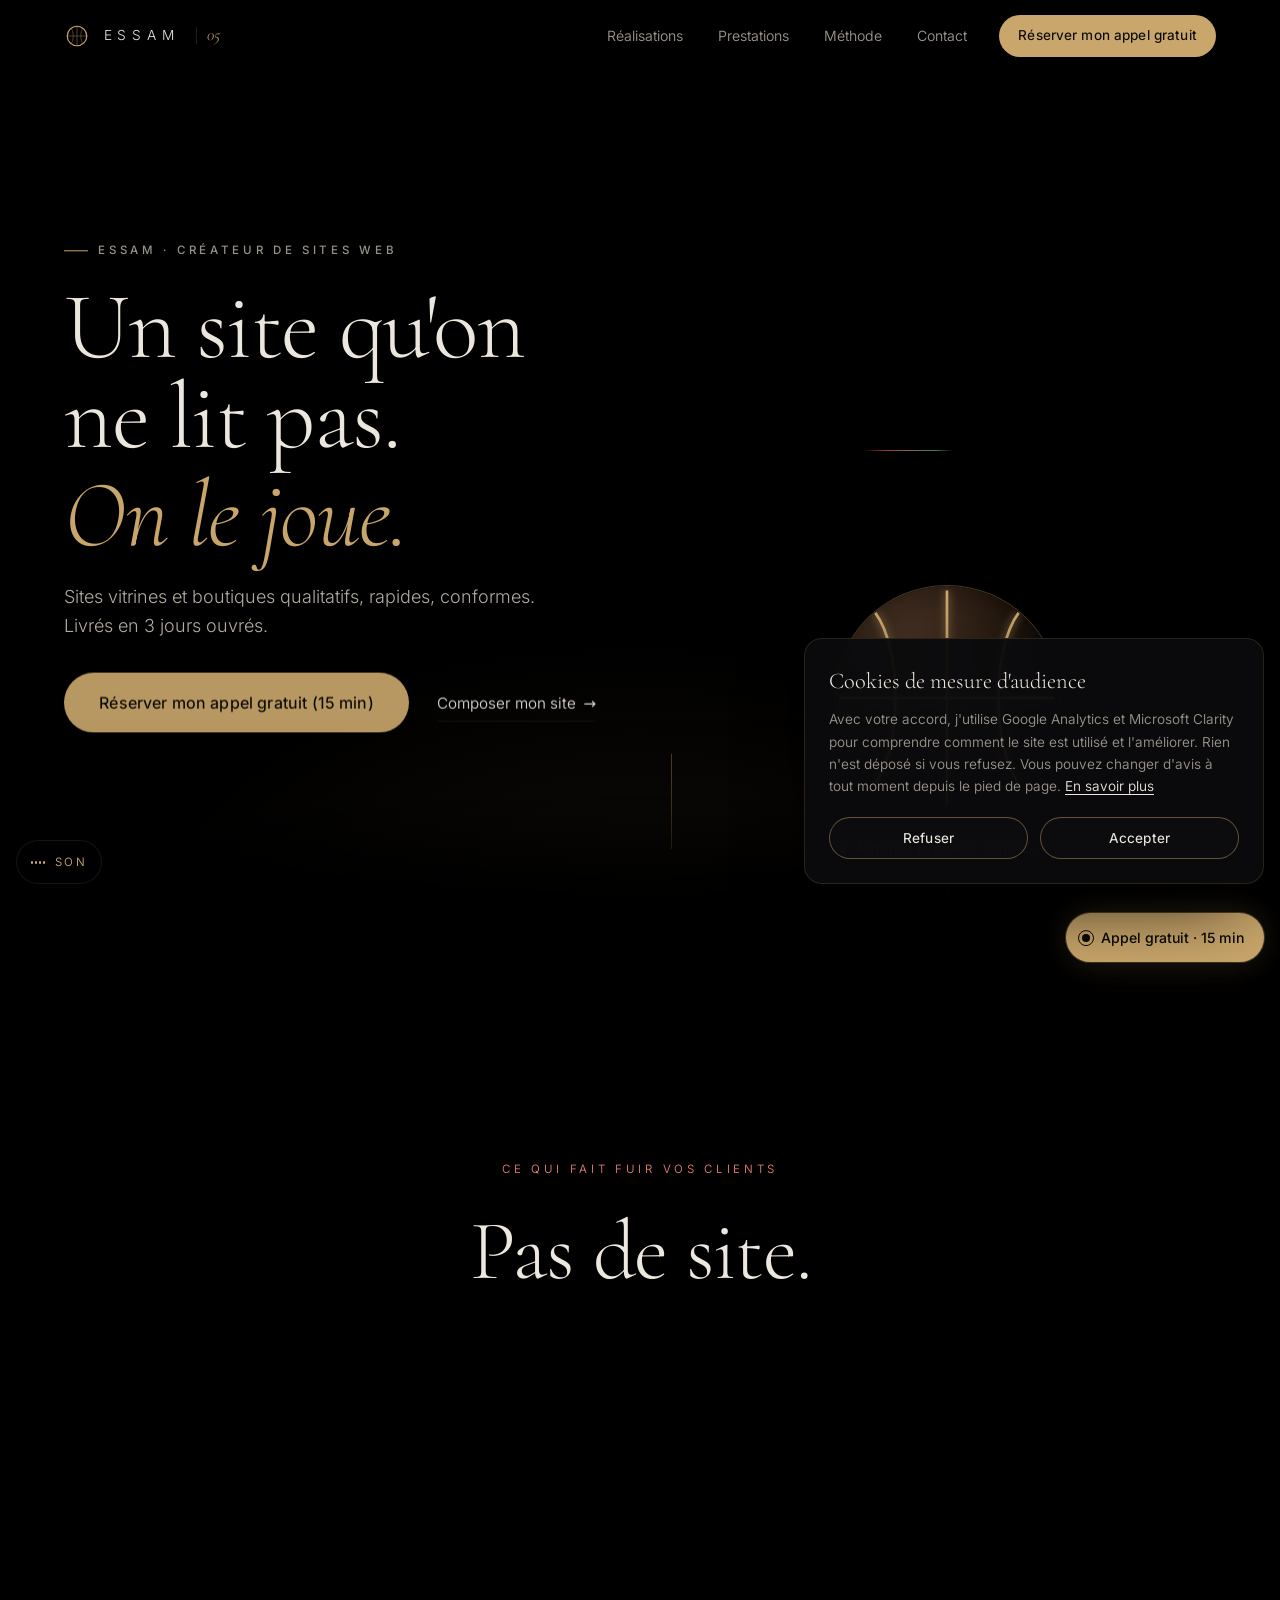
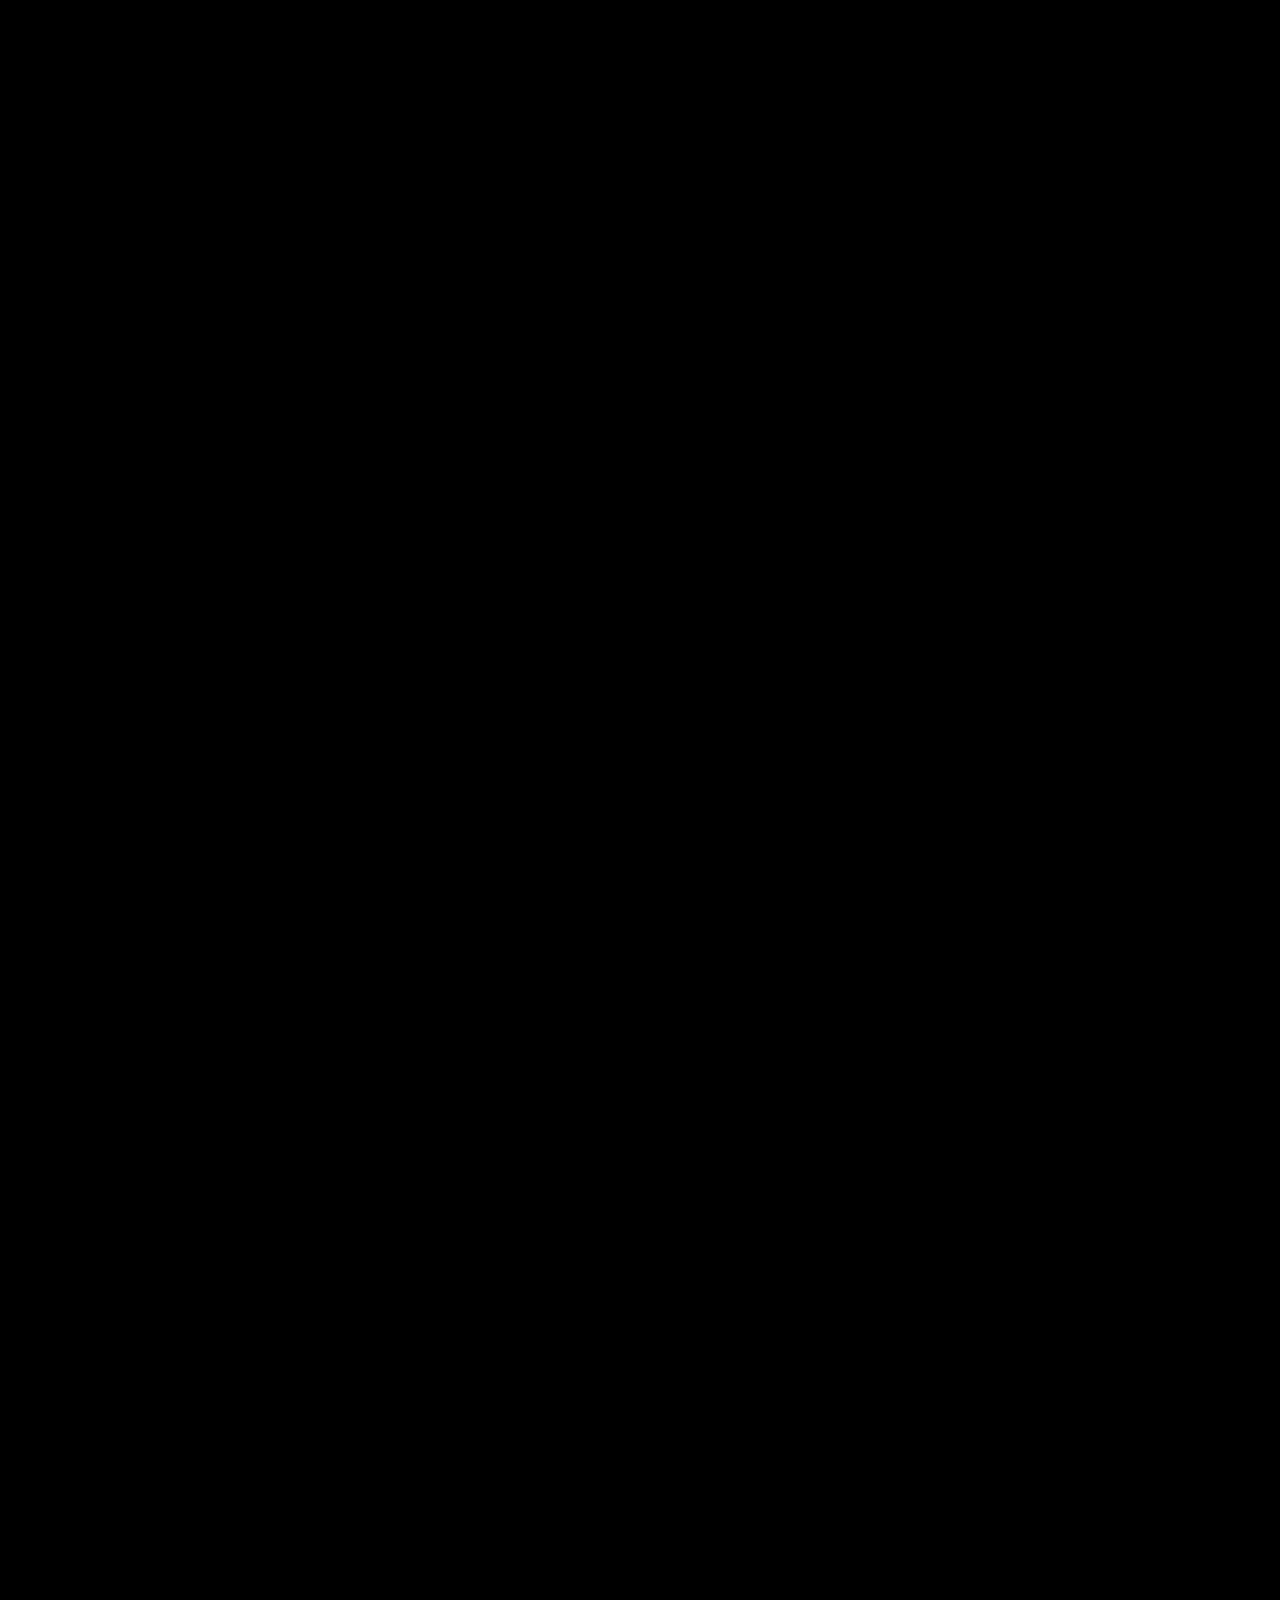
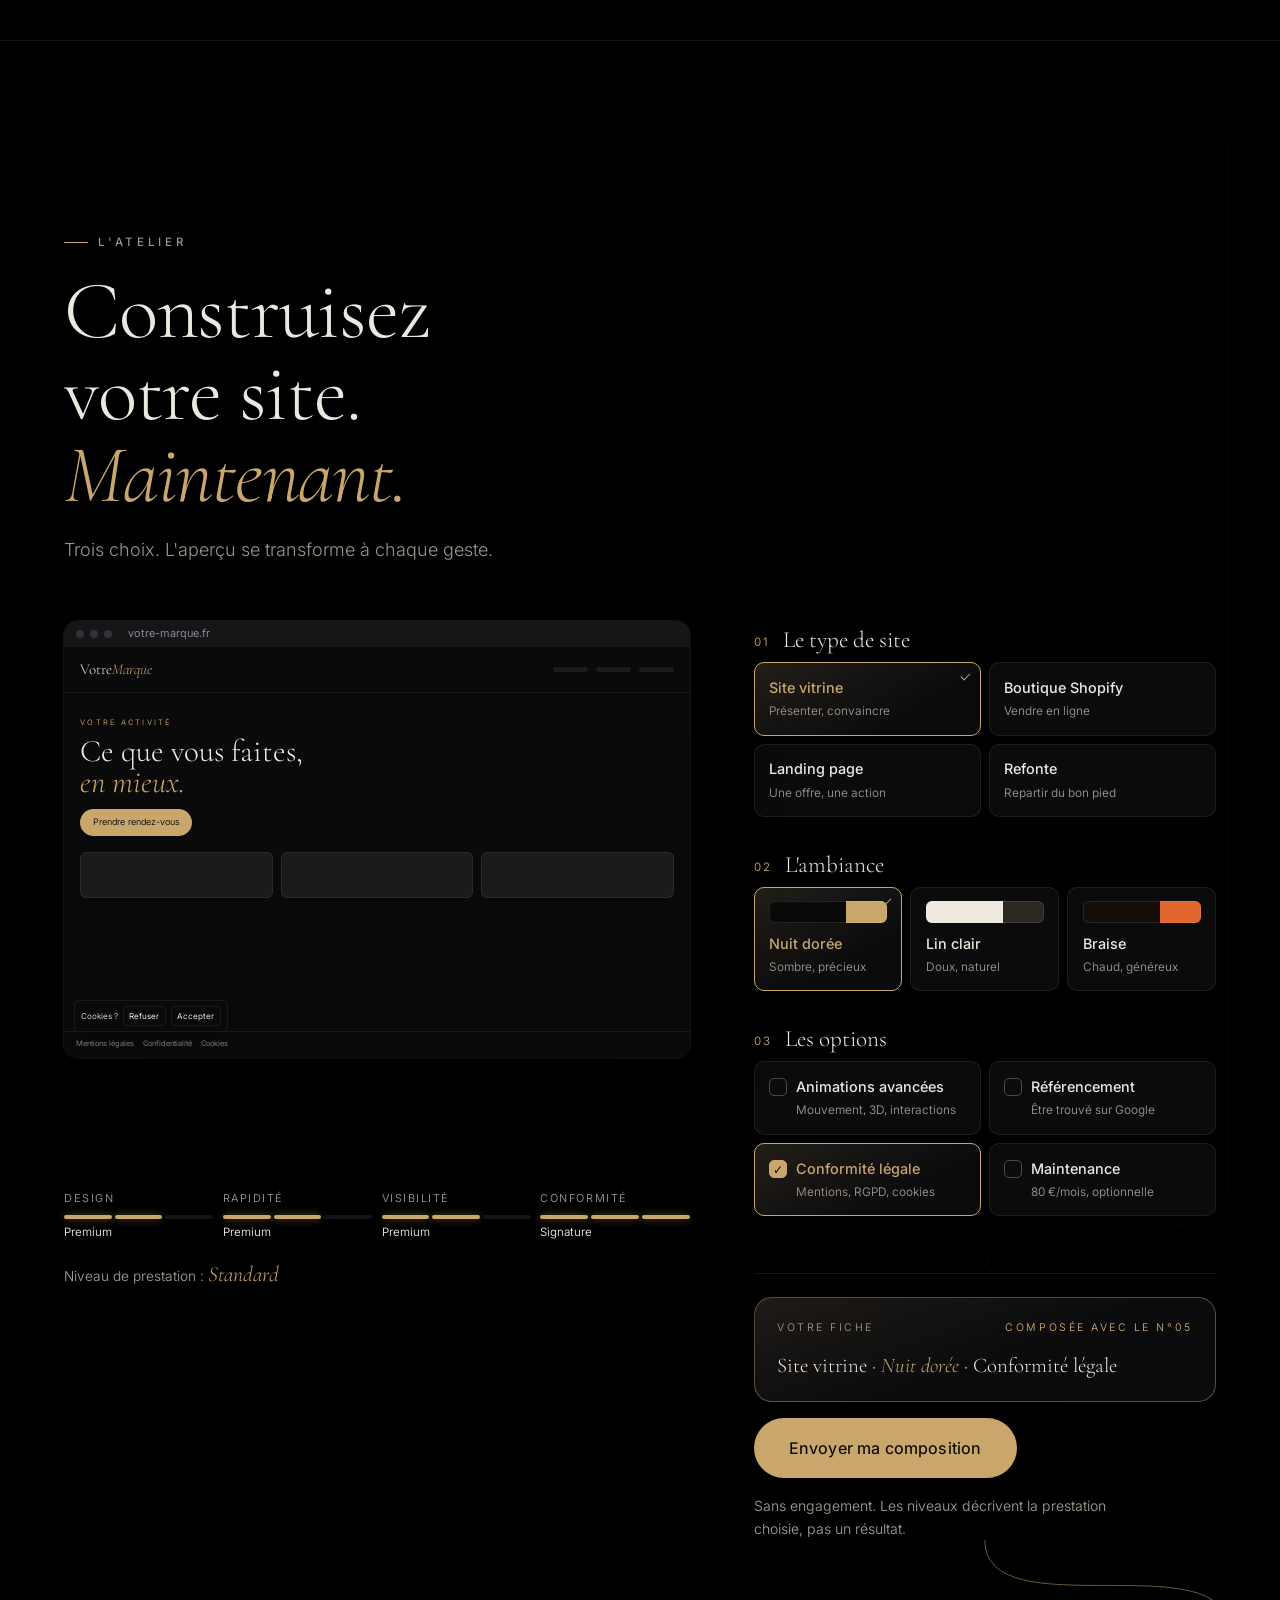
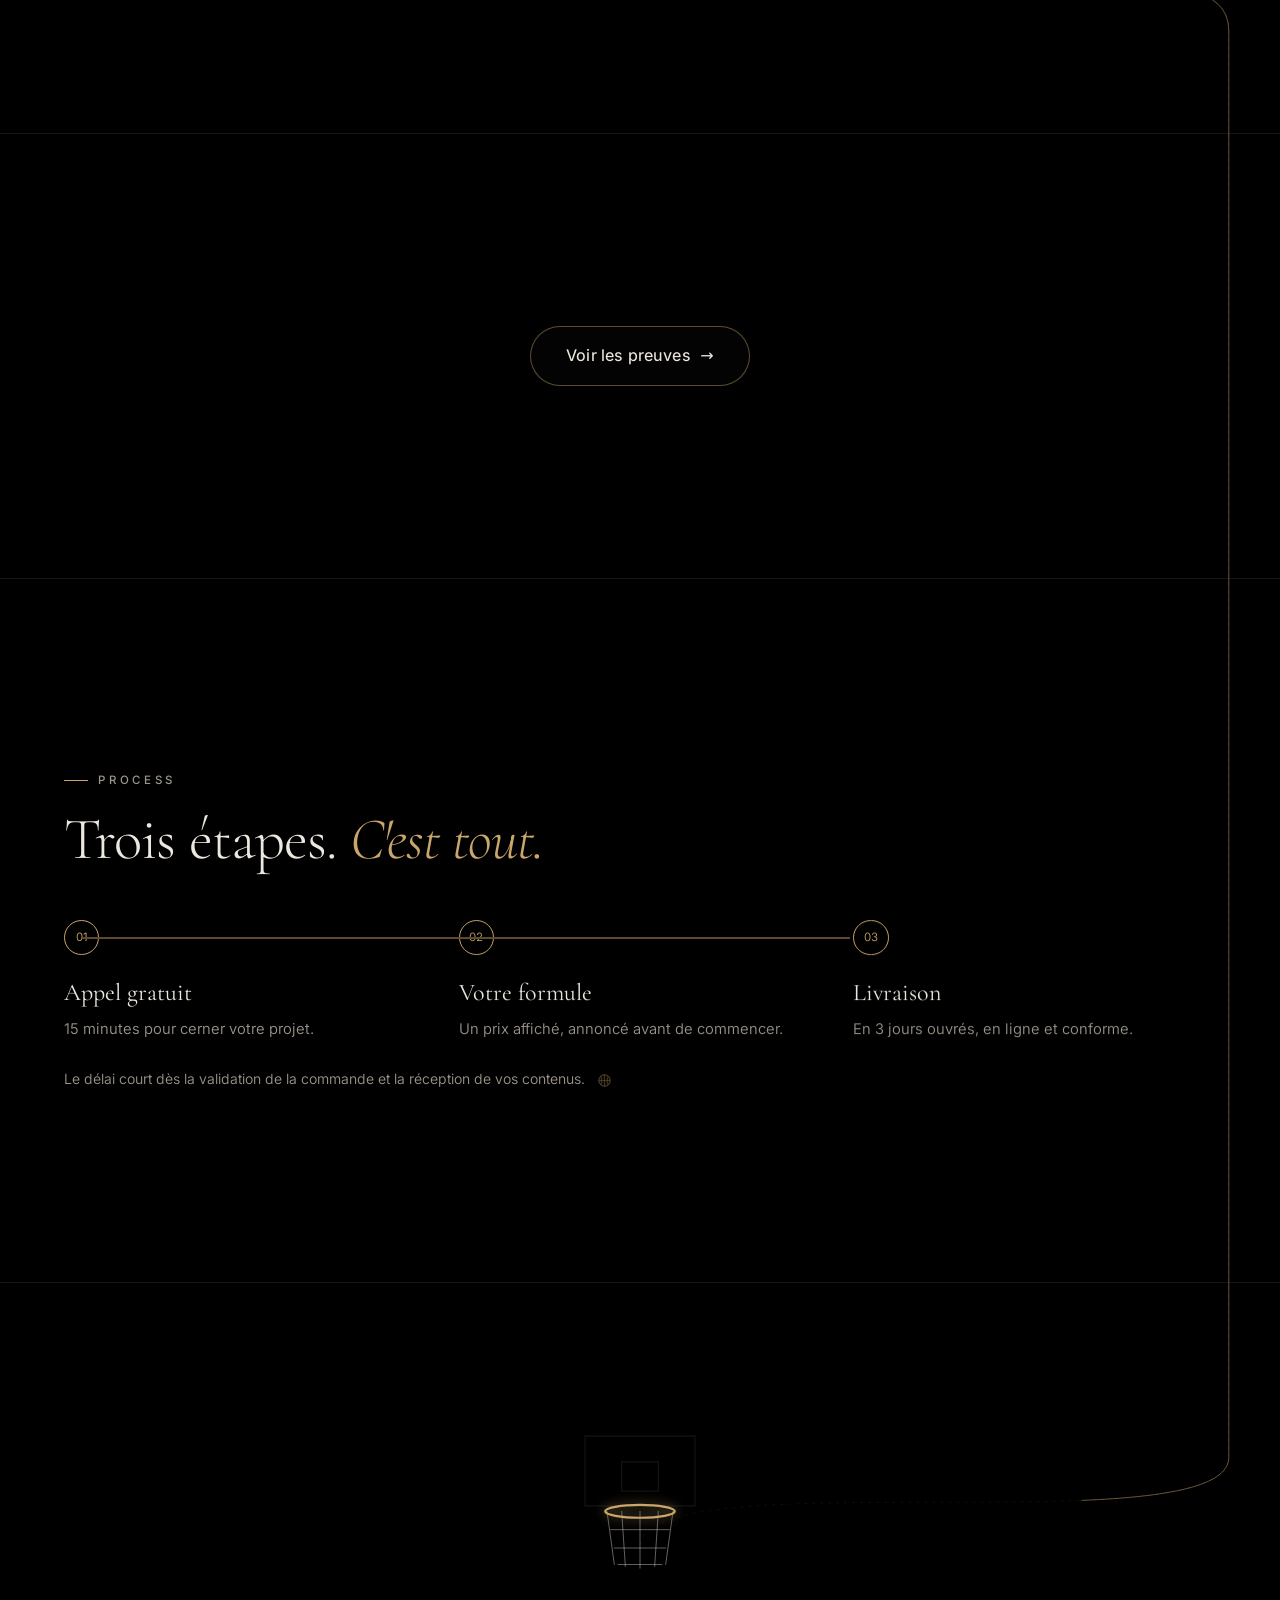
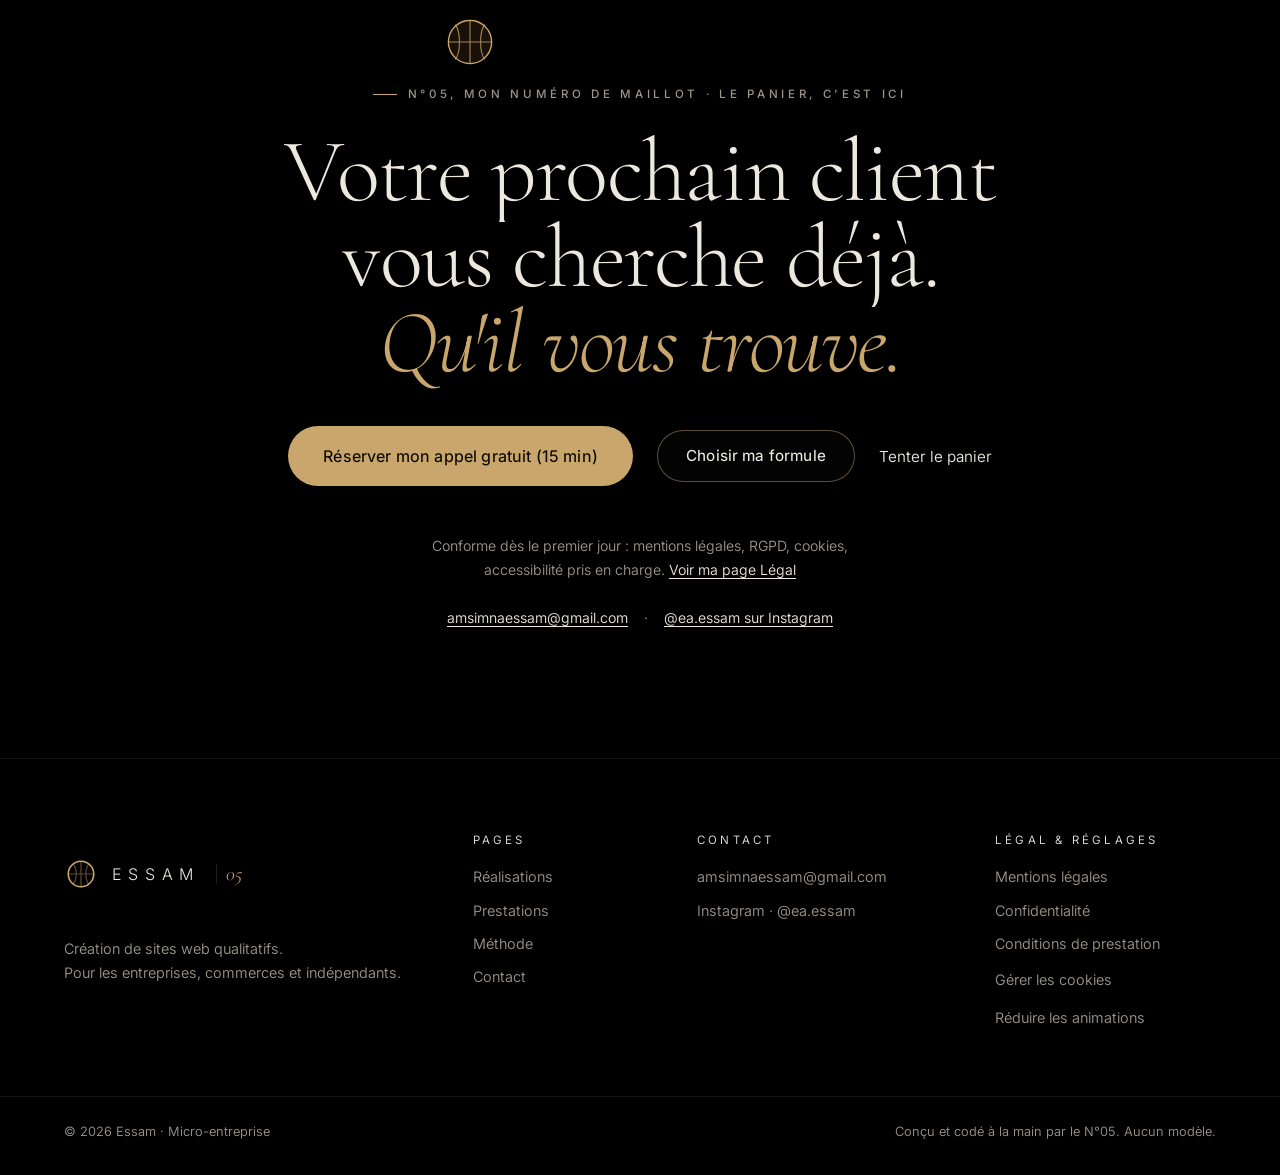
==== commit 9ce69331: "Prix de lancement (690/1290/2190 €), grille d'options, mention TVA non applicable Co-Authored-By: Cl" ====
--- a/index.html
+++ b/index.html
@@ -75,7 +75,7 @@
         "email": "amsimnaessam@gmail.com",
         "areaServed": { "@type": "Country", "name": "France" },
         "availableLanguage": "fr",
-        "priceRange": "990 € – 2 990 €",
+        "priceRange": "690 € – 2 190 €",
         "sameAs": ["https://www.instagram.com/ea.essam/"],
         "makesOffer": [
           { "@type": "Offer", "itemOffered": { "@type": "Service", "name": "Création de site vitrine" } },
@@ -311,7 +311,7 @@
 
           <ol class="steps" data-steps>
             <li class="steps__item"><span class="steps__num">01</span><b>Appel gratuit</b><span>15 minutes pour cerner votre projet.</span></li>
-            <li class="steps__item"><span class="steps__num">02</span><b>Votre formule</b><span>Un prix fixe, affiché, sans surprise.</span></li>
+            <li class="steps__item"><span class="steps__num">02</span><b>Votre formule</b><span>Un prix affiché, annoncé avant de commencer.</span></li>
             <li class="steps__item"><span class="steps__num">03</span><b>Livraison</b><span>En 3 jours ouvrés, en ligne et conforme.</span></li>
             <svg class="steps__line" viewBox="0 0 1000 2" preserveAspectRatio="none" aria-hidden="true"><path d="M0 1H1000" /></svg>
           </ol>
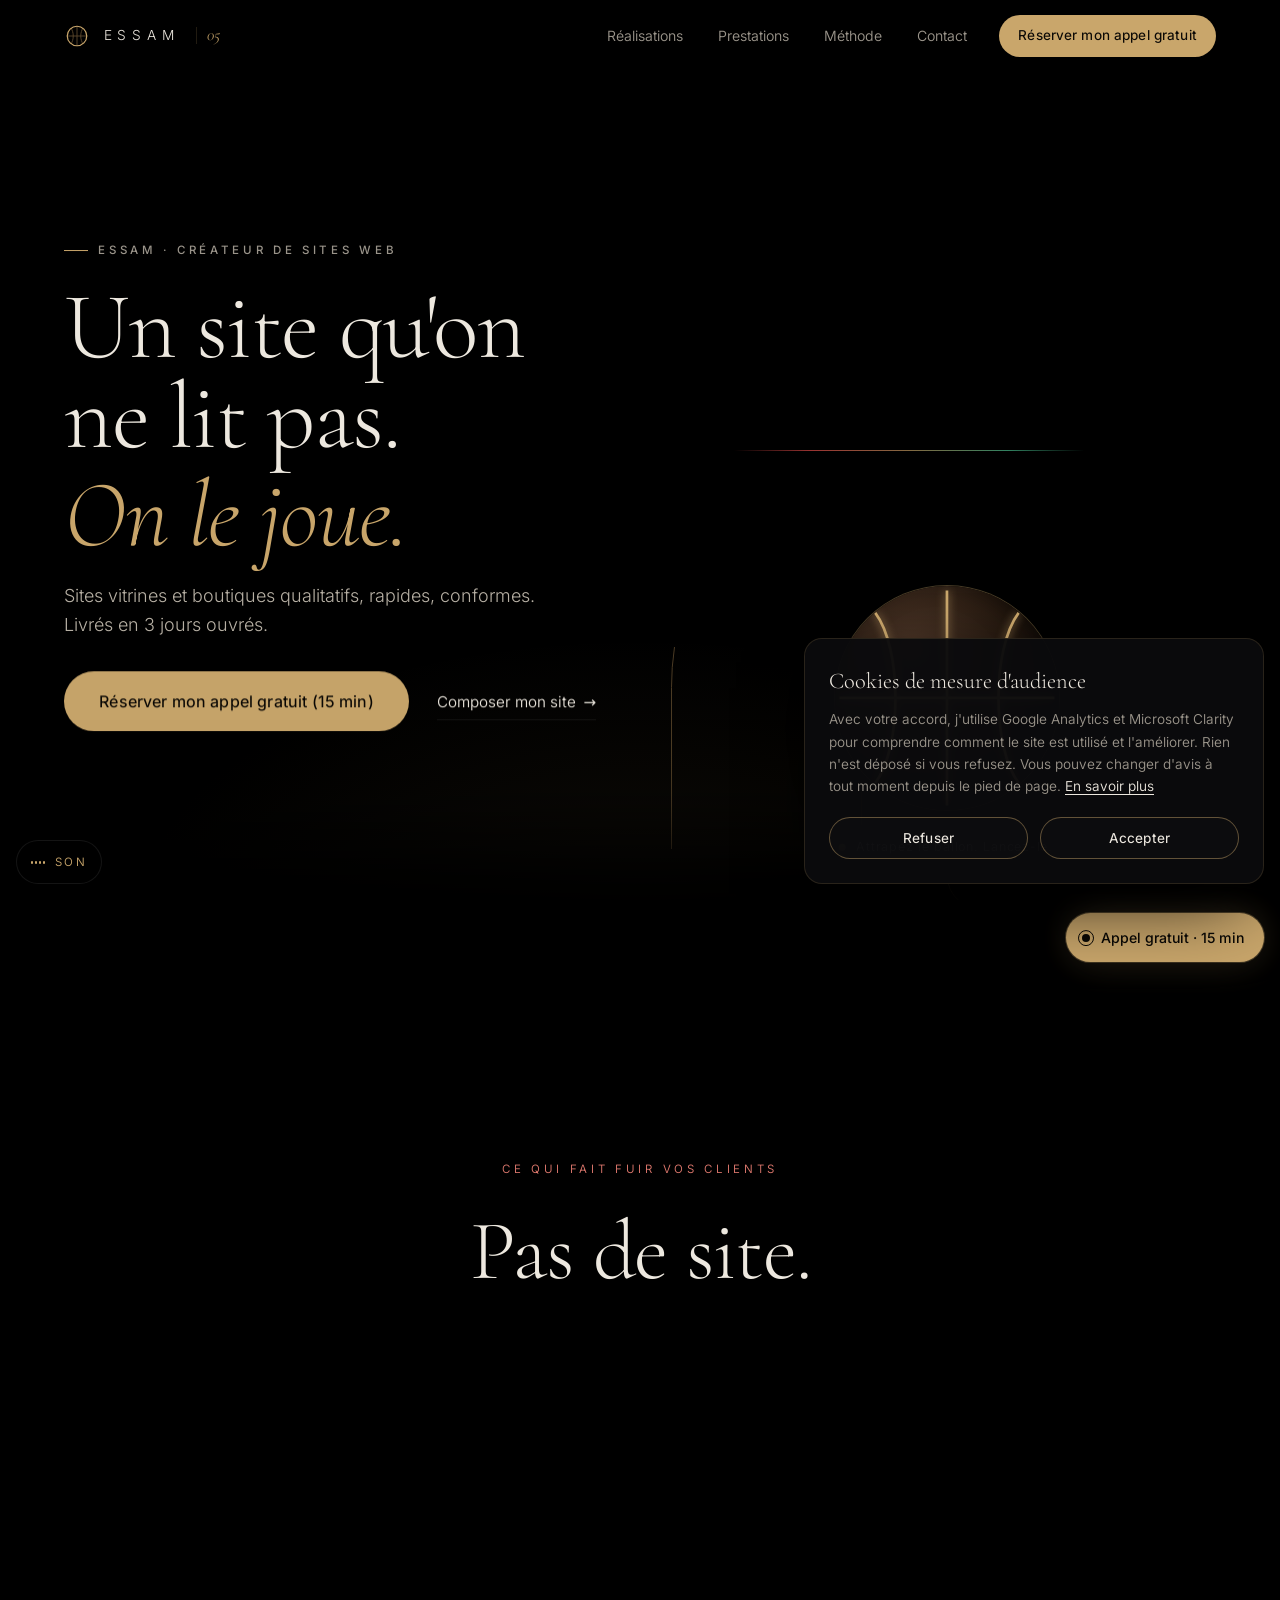
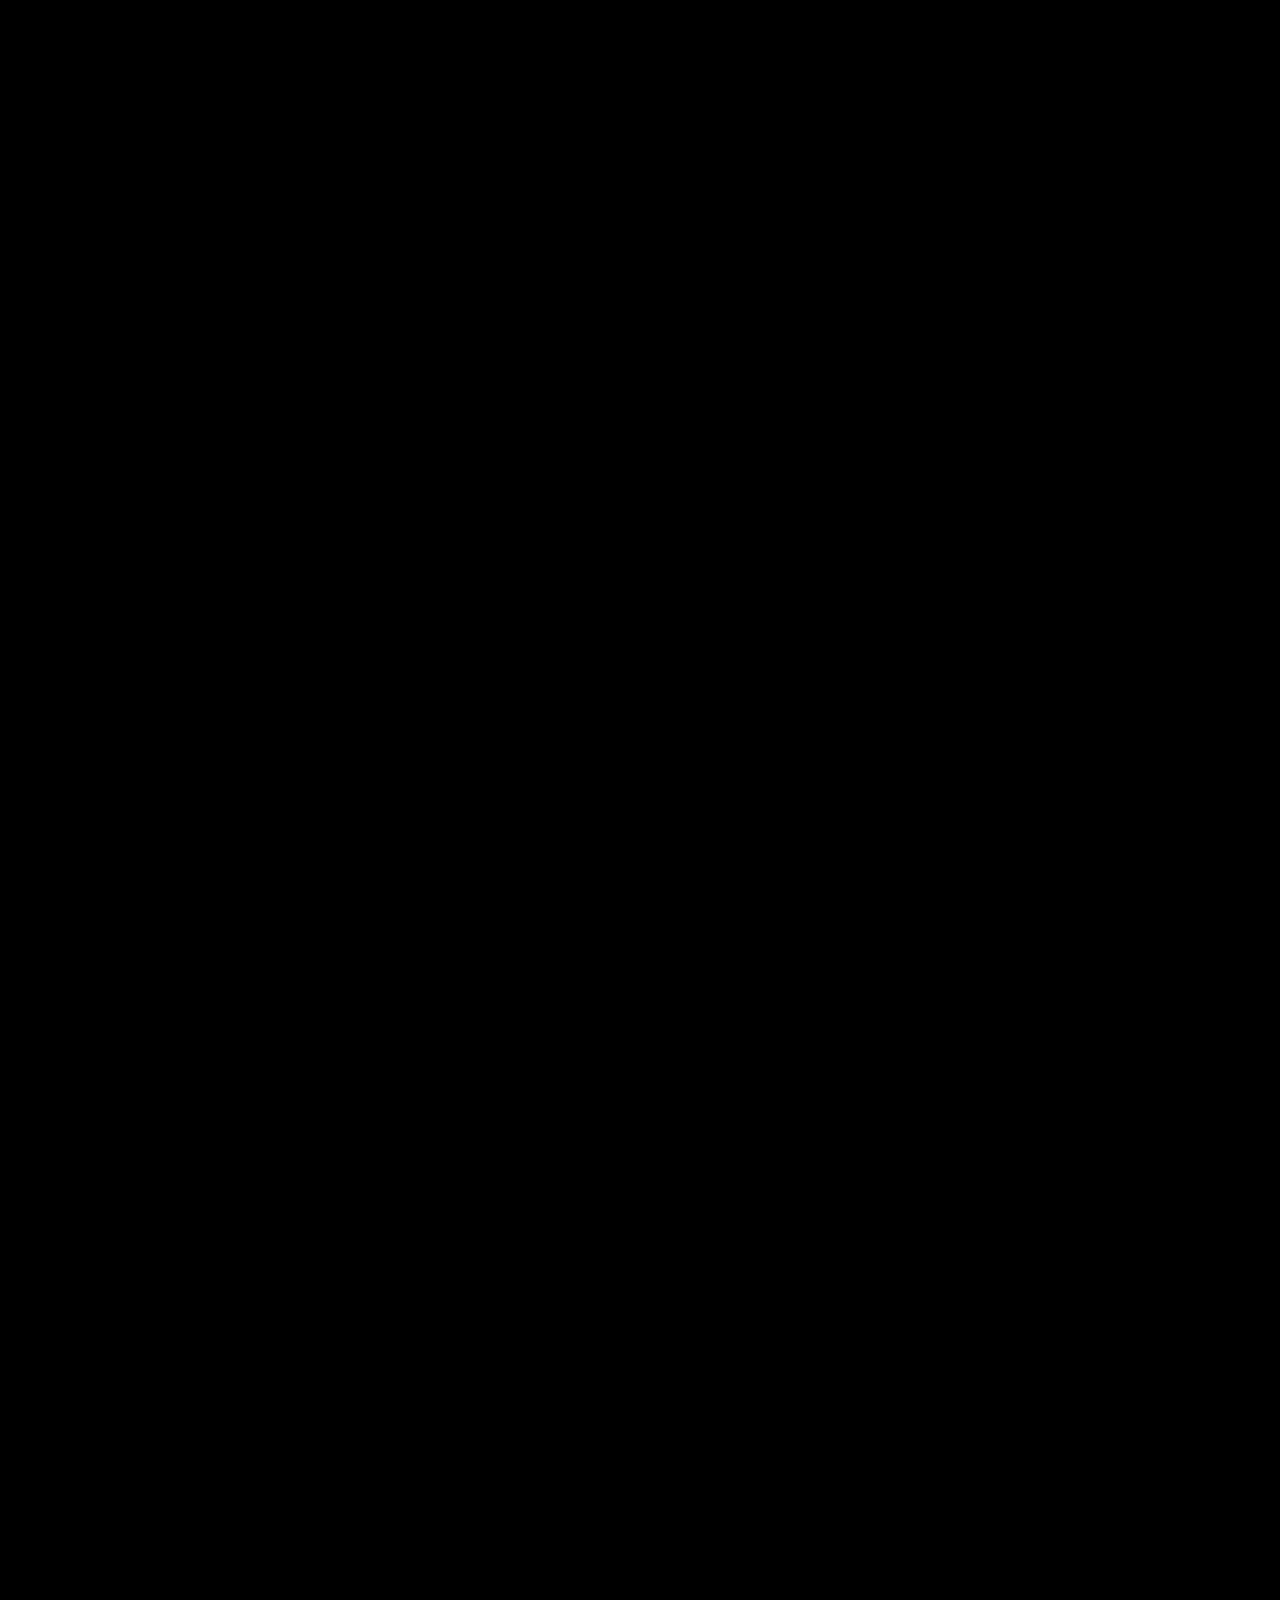
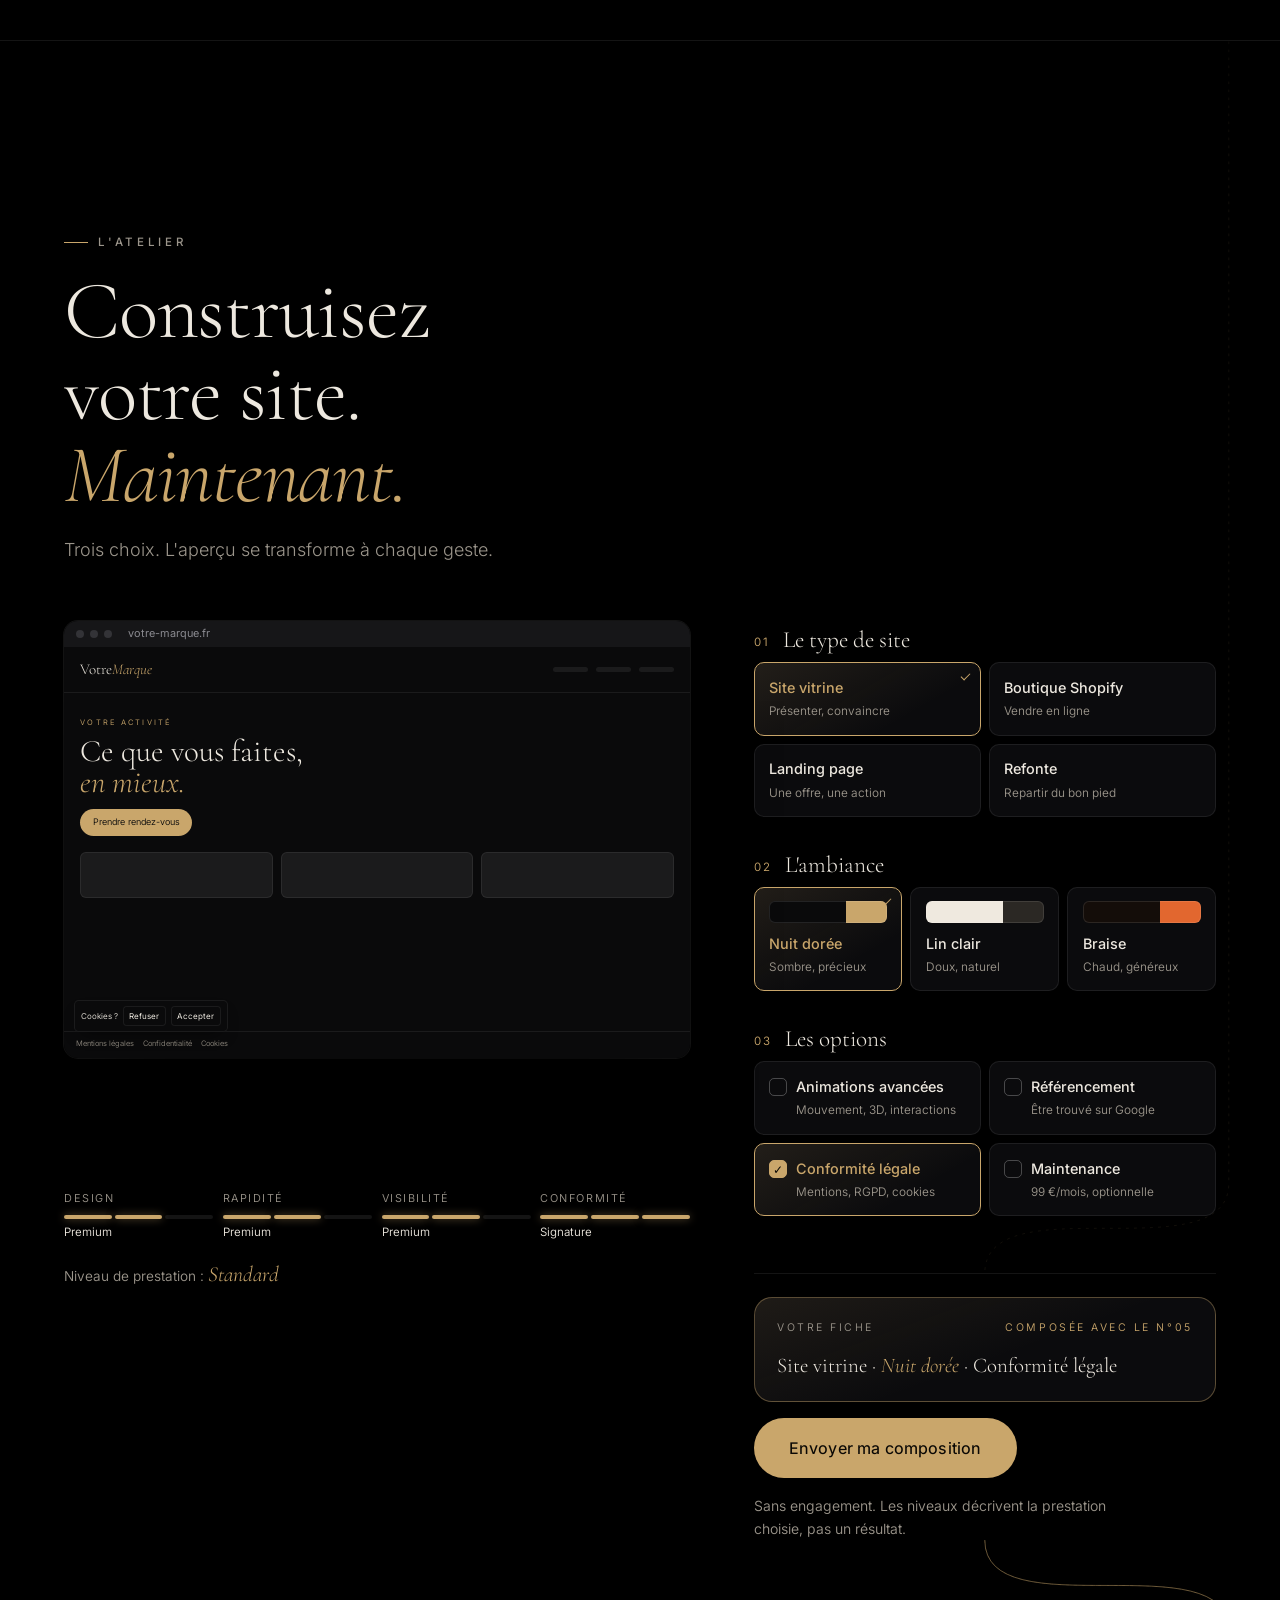
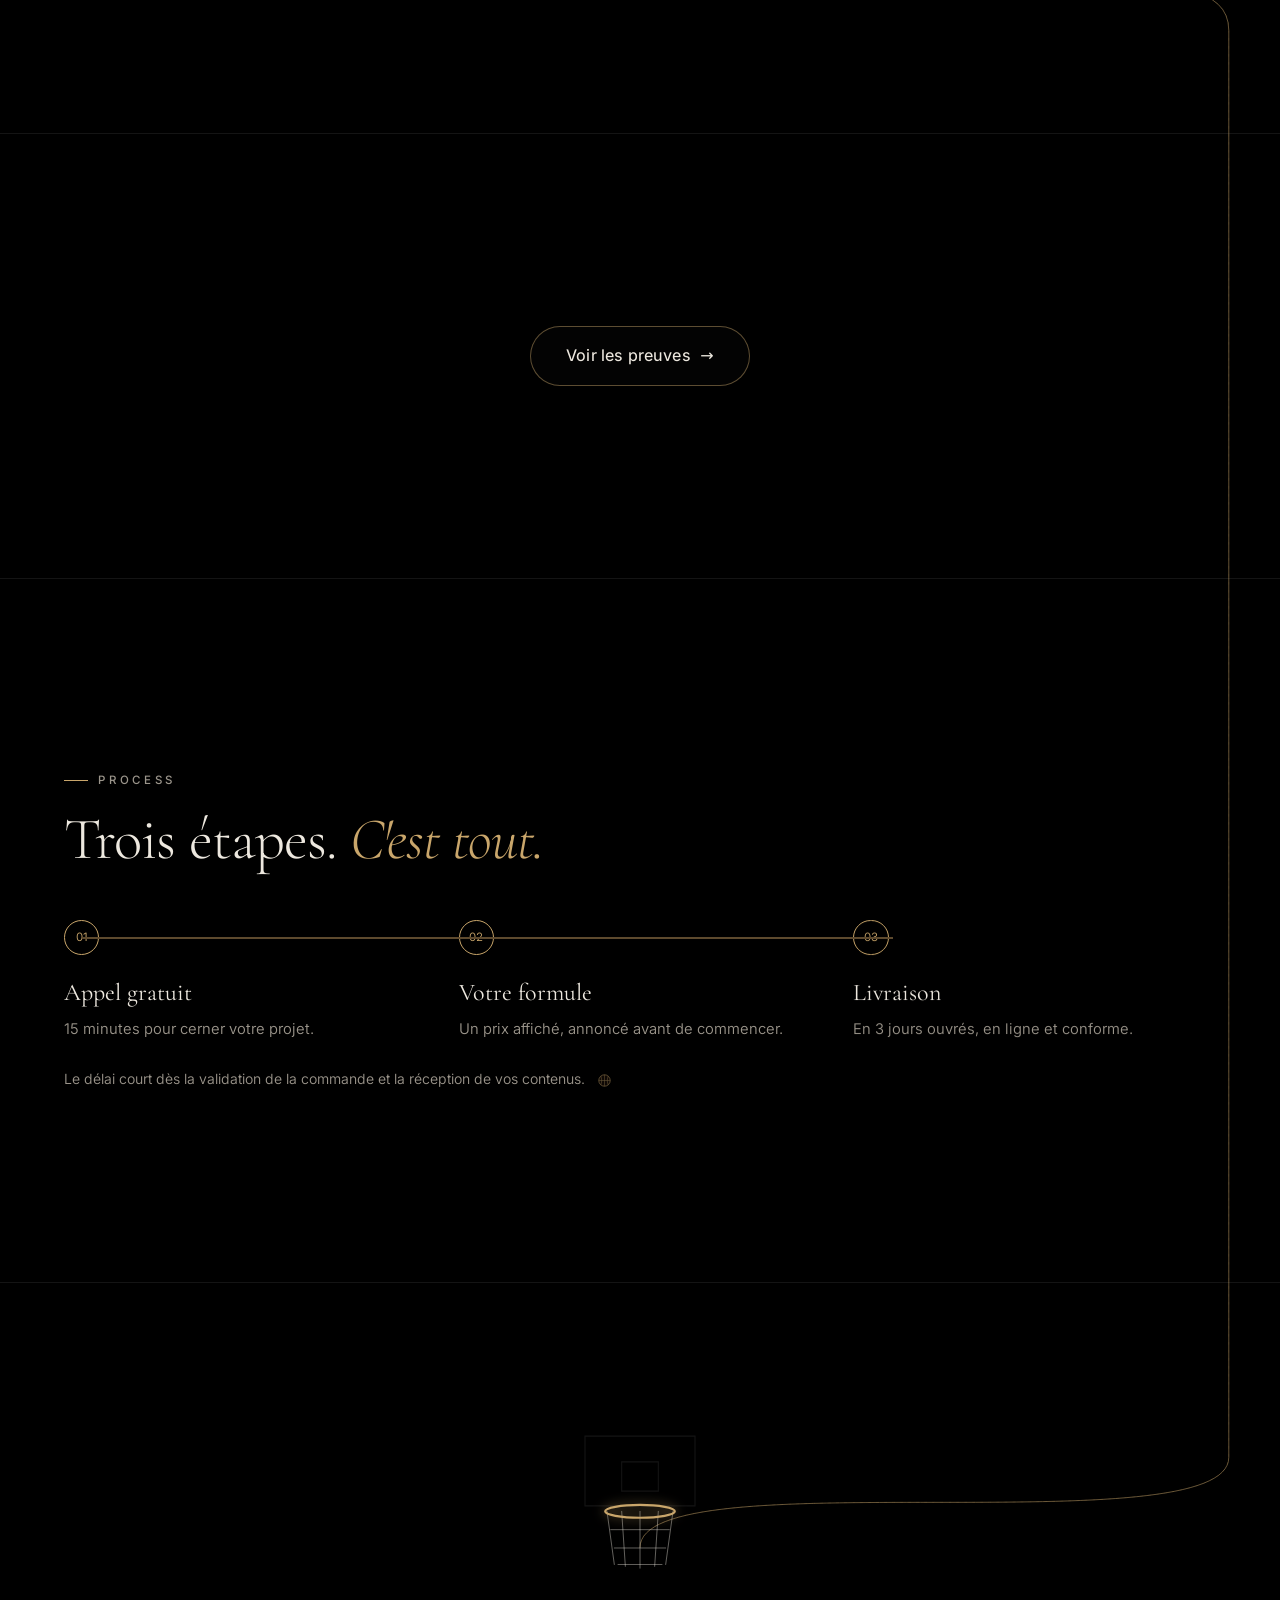
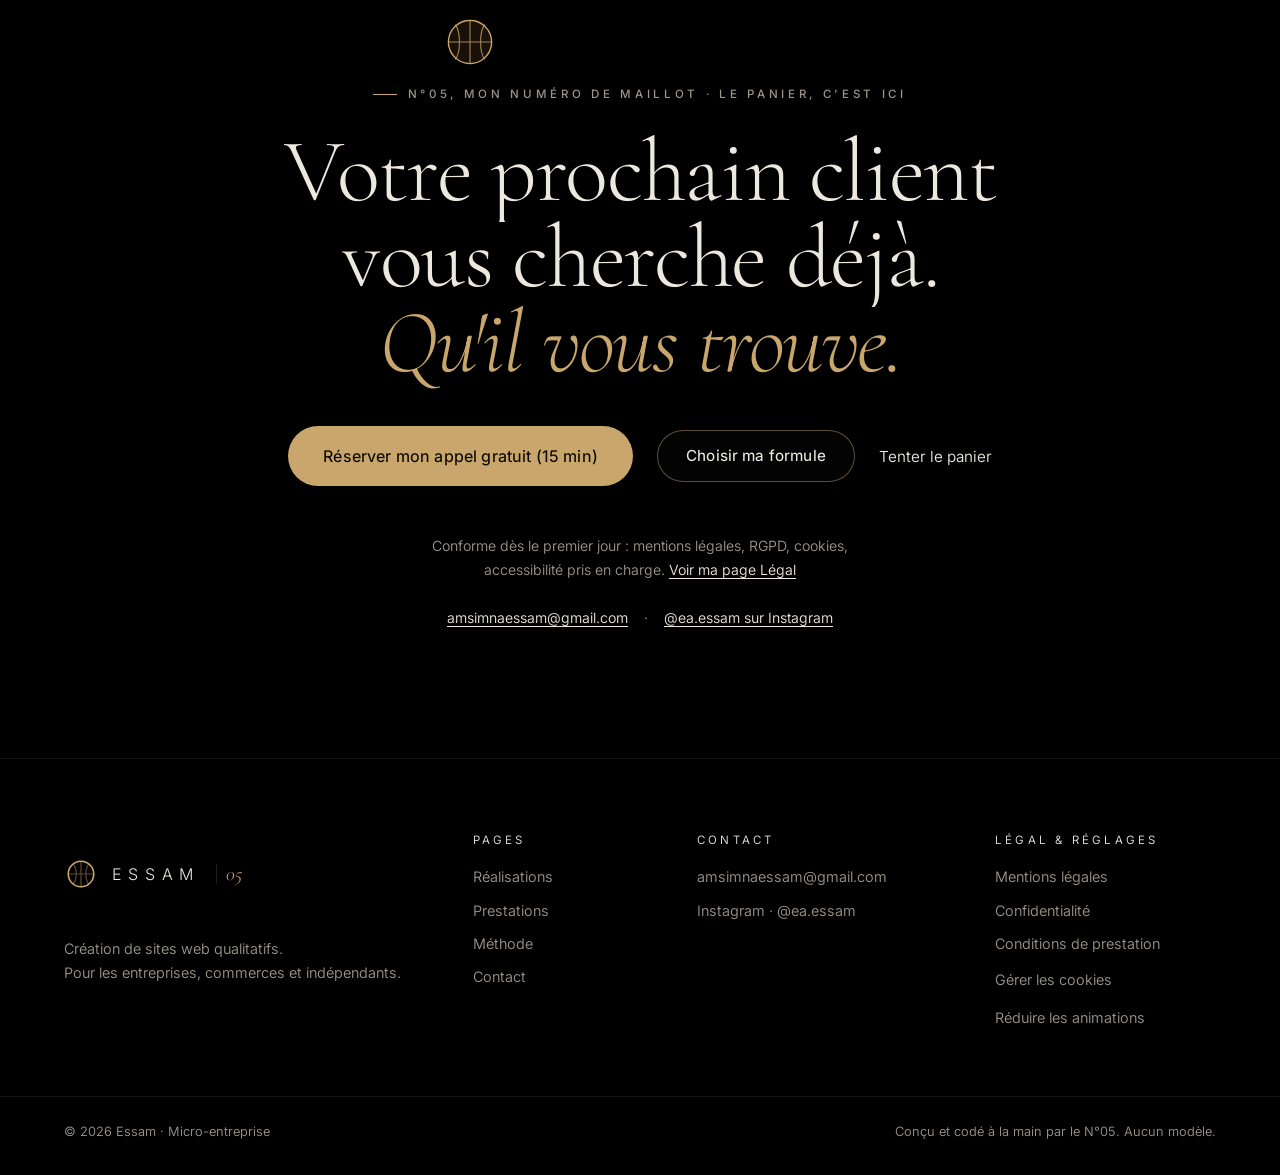
==== commit 1c004fc2: "Prix 890 / 1 690 / 2 790 €, options +30 %, maintenance 99 €/mois (marge commission commerciale) Co-A" ====
--- a/index.html
+++ b/index.html
@@ -75,13 +75,13 @@
         "email": "amsimnaessam@gmail.com",
         "areaServed": { "@type": "Country", "name": "France" },
         "availableLanguage": "fr",
-        "priceRange": "690 € – 2 190 €",
+        "priceRange": "890 € – 2 790 €",
         "sameAs": ["https://www.instagram.com/ea.essam/"],
         "makesOffer": [
           { "@type": "Offer", "itemOffered": { "@type": "Service", "name": "Création de site vitrine" } },
           { "@type": "Offer", "itemOffered": { "@type": "Service", "name": "Création de boutique Shopify" } },
           { "@type": "Offer", "itemOffered": { "@type": "Service", "name": "Refonte de site web" } },
-          { "@type": "Offer", "itemOffered": { "@type": "Service", "name": "Maintenance de site web" }, "price": "80", "priceCurrency": "EUR", "priceSpecification": { "@type": "UnitPriceSpecification", "price": "80", "priceCurrency": "EUR", "unitText": "MONTH" } }
+          { "@type": "Offer", "itemOffered": { "@type": "Service", "name": "Maintenance de site web" }, "price": "99", "priceCurrency": "EUR", "priceSpecification": { "@type": "UnitPriceSpecification", "price": "99", "priceCurrency": "EUR", "unitText": "MONTH" } }
         ]
       }
     </script>
@@ -226,7 +226,7 @@
                   <div class="pv__legal" data-pv-opt="legal"><span>Mentions légales</span><span>Confidentialité</span><span>Cookies</span></div>
                   <div class="pv__cookie" data-pv-opt="legal"><span>Cookies ?</span><b>Refuser</b><b>Accepter</b></div>
                 </div>
-                <span class="pv-badge" data-pv-opt="maint">Suivi · 80 €/mois</span>
+                <span class="pv-badge" data-pv-opt="maint">Suivi · 99 €/mois</span>
               </div>
               <div class="pv-serp" data-pv-opt="seo" aria-hidden="true">
                 <span class="pv-serp__url">votre-marque.fr › accueil</span>
@@ -270,7 +270,7 @@
                   <label class="choice choice--opt"><input type="checkbox" name="opt" value="anim" /><span class="choice__body"><b>Animations avancées</b><small>Mouvement, 3D, interactions</small></span></label>
                   <label class="choice choice--opt"><input type="checkbox" name="opt" value="seo" /><span class="choice__body"><b>Référencement</b><small>Être trouvé sur Google</small></span></label>
                   <label class="choice choice--opt"><input type="checkbox" name="opt" value="legal" checked /><span class="choice__body"><b>Conformité légale</b><small>Mentions, RGPD, cookies</small></span></label>
-                  <label class="choice choice--opt"><input type="checkbox" name="opt" value="maint" /><span class="choice__body"><b>Maintenance</b><small>80&nbsp;€/mois, optionnelle</small></span></label>
+                  <label class="choice choice--opt"><input type="checkbox" name="opt" value="maint" /><span class="choice__body"><b>Maintenance</b><small>99&nbsp;€/mois, optionnelle</small></span></label>
                 </div>
               </fieldset>
 
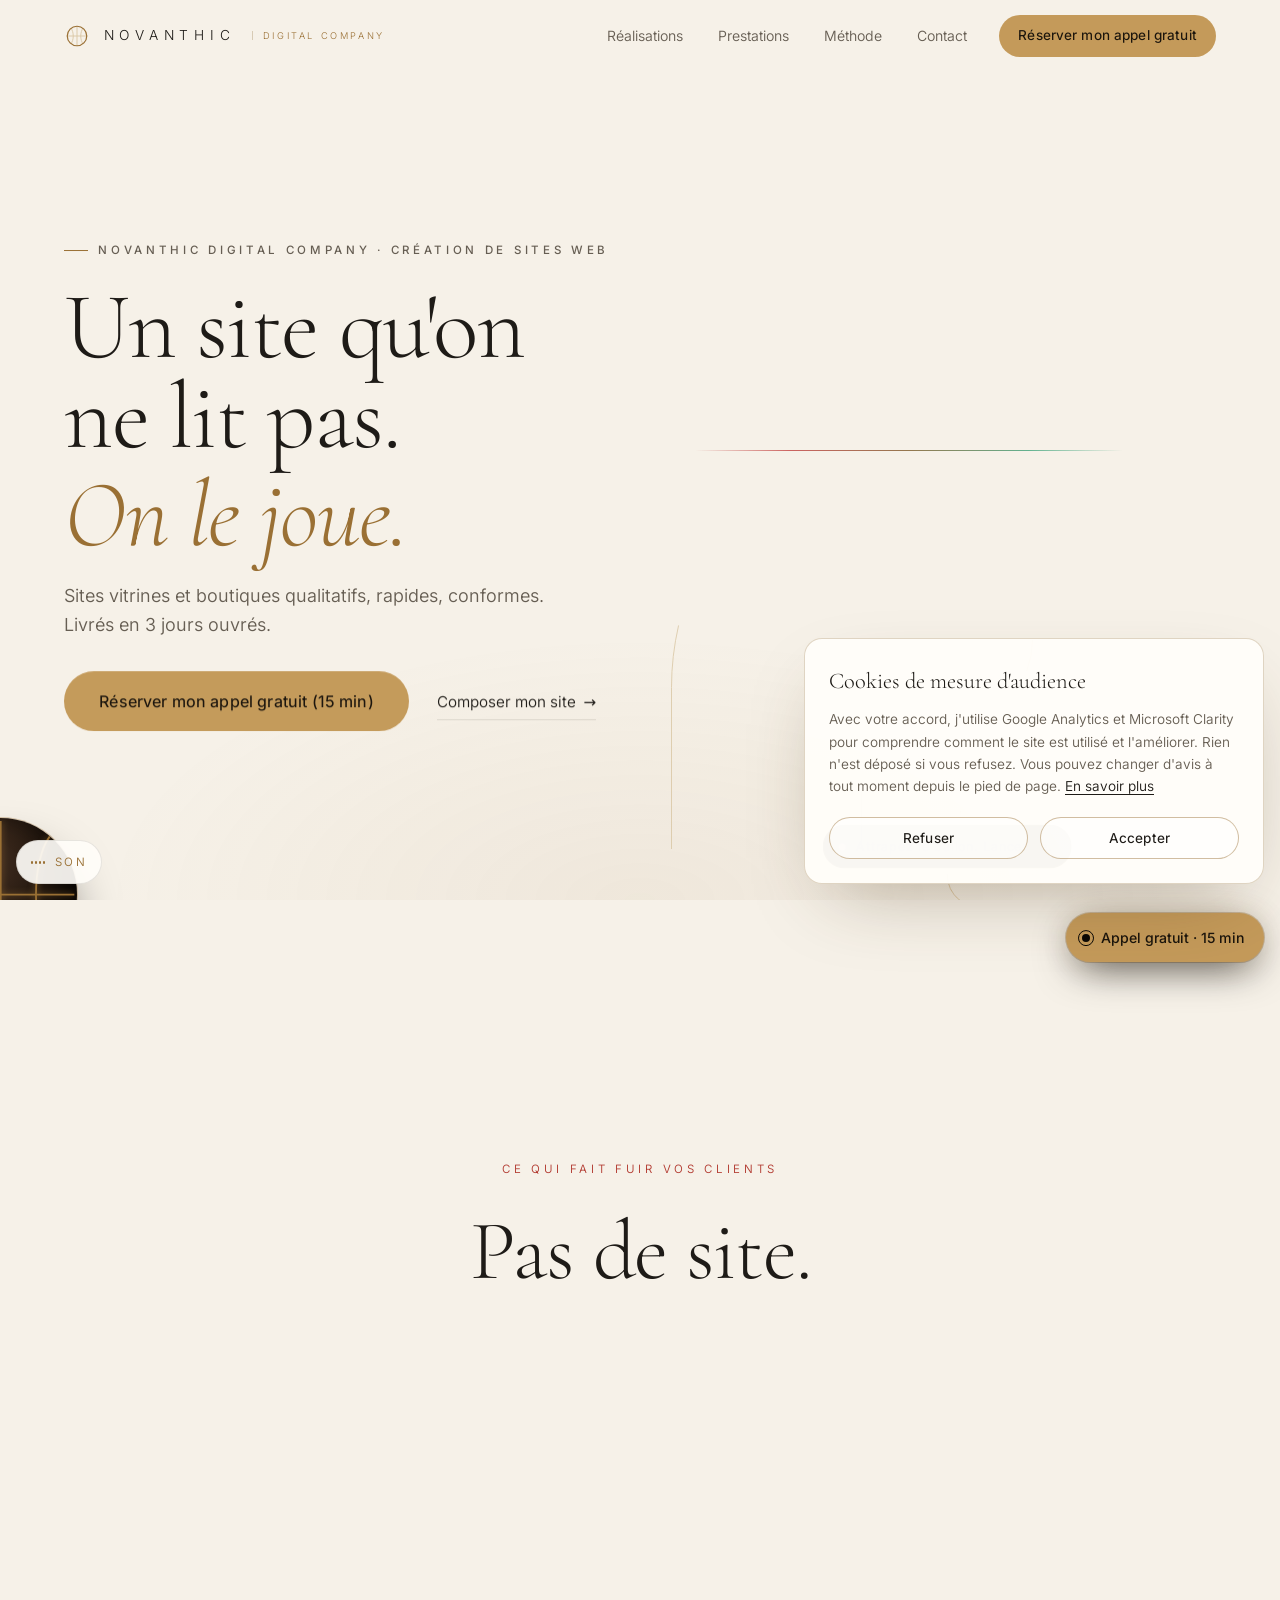
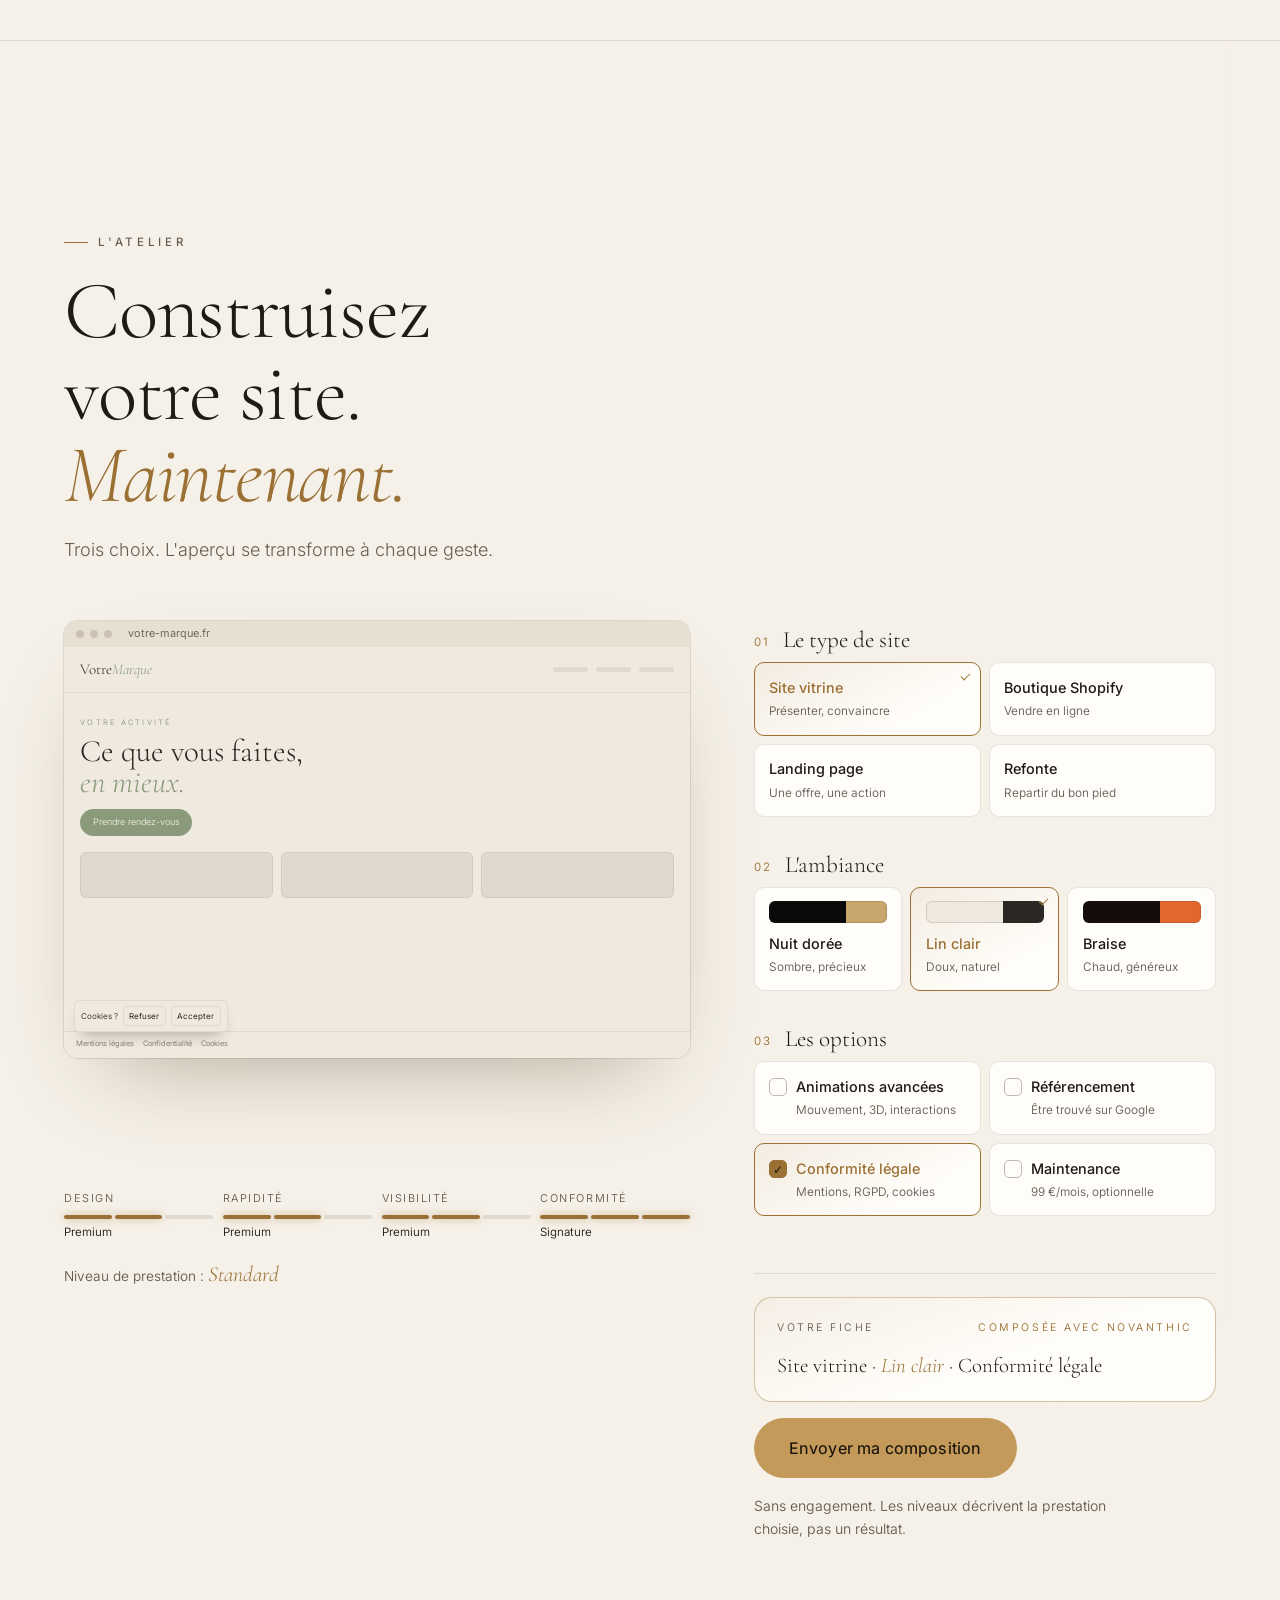
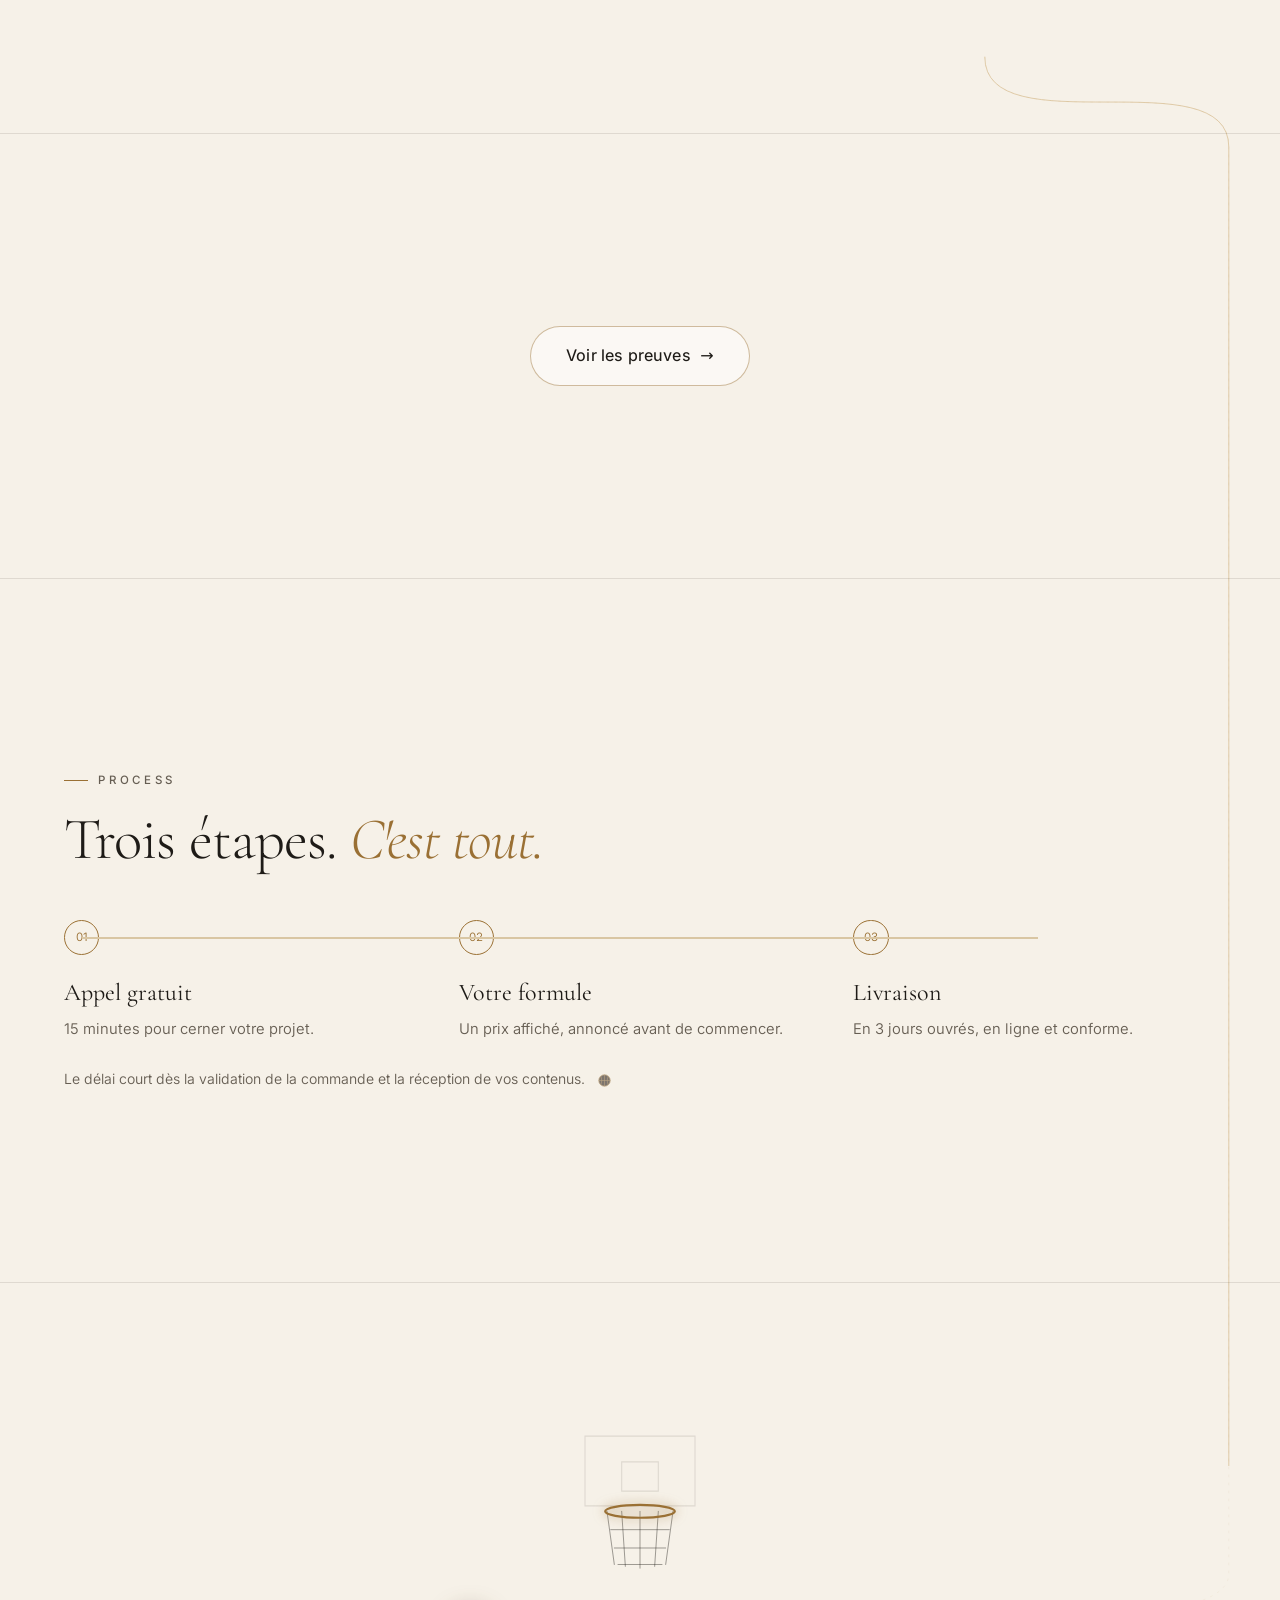
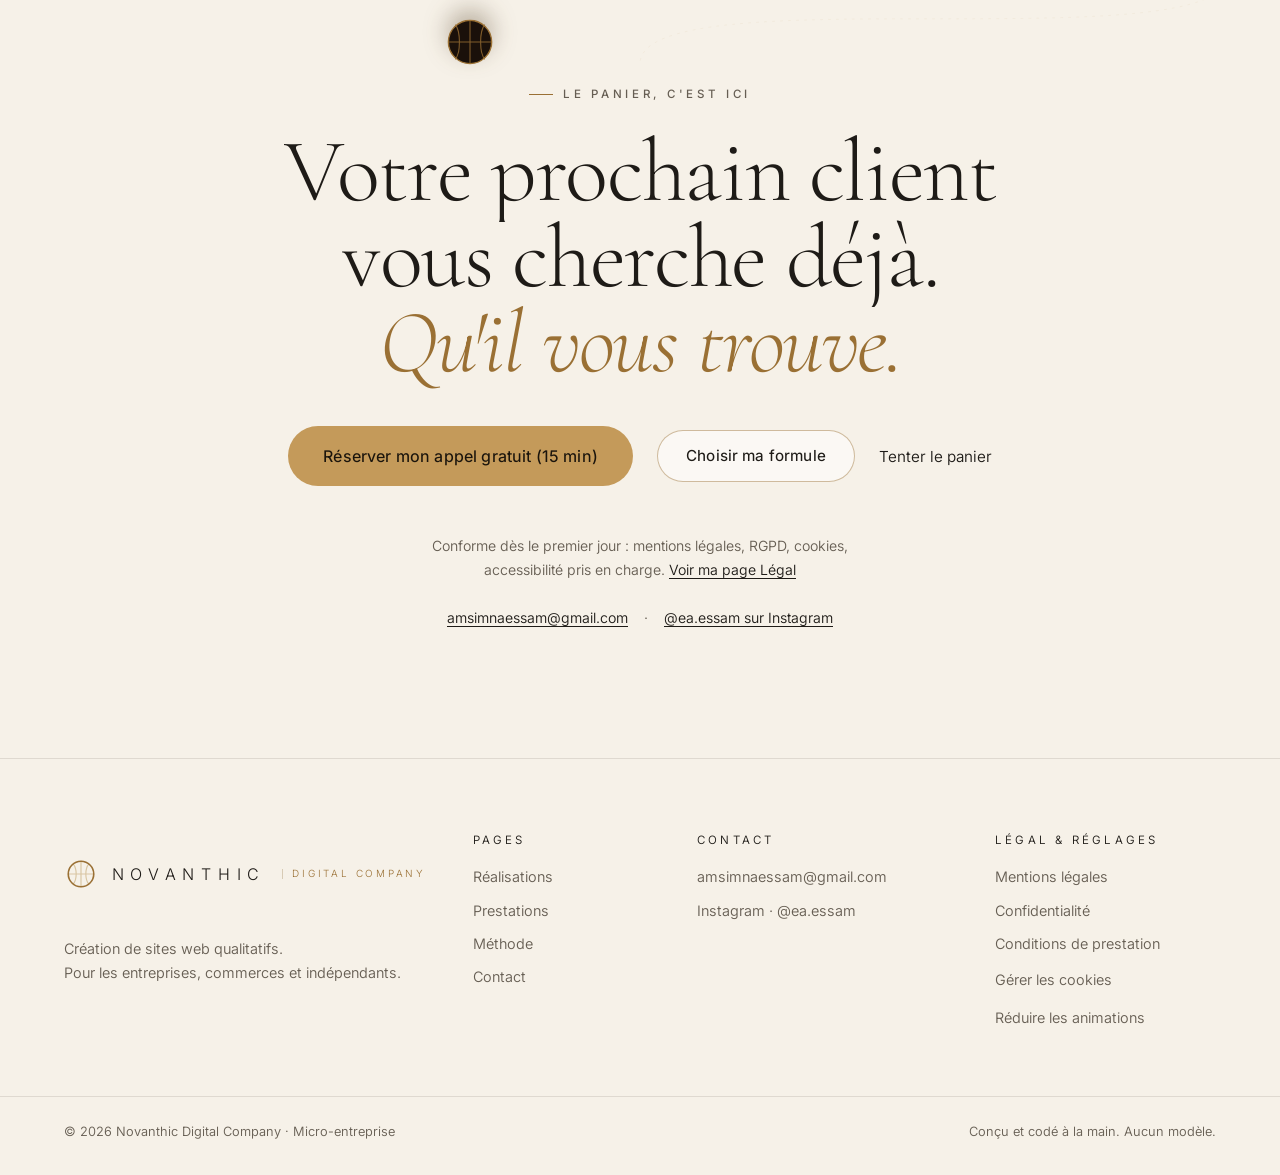
==== commit ebd8c4e7: "Marque Novanthic Digital Company et thème clair - Intro, logo, titres, métadonnées et pied de page :" ====
--- a/index.html
+++ b/index.html
@@ -3,16 +3,16 @@
   <head>
     <meta charset="utf-8" />
     <meta name="viewport" content="width=device-width, initial-scale=1, viewport-fit=cover" />
-    <meta name="theme-color" content="#000000" />
-    <meta name="color-scheme" content="dark" />
-    <meta name="author" content="Essam" />
-    <meta property="og:site_name" content="Essam" />
+    <meta name="theme-color" content="#f6f1e8" />
+    <meta name="color-scheme" content="light" />
+    <meta name="author" content="Novanthic Digital Company" />
+    <meta property="og:site_name" content="Novanthic Digital Company" />
     <meta property="og:locale" content="fr_FR" />
     <meta property="og:type" content="website" />
     <meta property="og:image" content="https://fivedigitalstudio.com/og.jpg" />
     <meta property="og:image:width" content="1200" />
     <meta property="og:image:height" content="630" />
-    <meta property="og:image:alt" content="Essam — sites web qualitatifs, rapides, conformes" />
+    <meta property="og:image:alt" content="Novanthic Digital Company — sites web qualitatifs, rapides, conformes" />
     <meta name="twitter:card" content="summary_large_image" />
     <link rel="icon" href="/favicon.svg" type="image/svg+xml" />
     <link rel="apple-touch-icon" href="/apple-touch-icon.png" />
@@ -33,7 +33,7 @@
     </script>
 
     <script>
-      // Intro « ESSAM » : une seule fois par visite, jamais en animations réduites ni en revenant d'une autre page.
+      // Intro « NOVANTHIC » : une seule fois par visite, jamais en animations réduites ni en revenant d'une autre page.
       // window.__intro se résout quand le rideau commence à se lever : l'accueil démarre alors son entrée.
       (function (d, w) {
         var h = d.documentElement, lift;
@@ -44,7 +44,7 @@
         h.classList.add('is-intro');
         var go = function () { if (h.classList.contains('intro-go')) return; h.classList.add('intro-go'); t = setTimeout(lift, 2150); };
         var t;
-        // Le prénom ne s'écrit qu'avec sa vraie police (préchargée) : jamais de police de secours à l'écran.
+        // Le nom ne s'écrit qu'avec sa vraie police (préchargée) : jamais de police de secours à l'écran.
         (d.fonts && d.fonts.load ? d.fonts.load('300 1em "Cormorant Garamond"') : Promise.resolve()).then(go, go);
         setTimeout(go, 500);
         var skip = function () {
@@ -57,17 +57,17 @@
         });
       })(document, window);
     </script>
-    <title>Essam — Sites web qualitatifs et interactifs, livrés en 3 jours</title>
-    <meta name="description" content="Essam crée des sites qualitatifs, interactifs, rapides et conformes pour les entreprises, commerces et indépendants. Composez le vôtre dans l'Atelier. Livré en 3 jours ouvrés, appel gratuit, prix affichés." />
+    <title>Novanthic Digital Company — Sites web qualitatifs et interactifs, livrés en 3 jours</title>
+    <meta name="description" content="Novanthic Digital Company crée des sites qualitatifs, interactifs, rapides et conformes pour les entreprises, commerces et indépendants. Composez le vôtre dans l'Atelier. Livré en 3 jours ouvrés, appel gratuit, prix affichés." />
     <link rel="canonical" href="https://fivedigitalstudio.com/" />
-    <meta property="og:title" content="Essam — Votre site est votre premier vendeur" />
+    <meta property="og:title" content="Novanthic Digital Company — Votre site est votre premier vendeur" />
     <meta property="og:description" content="Des sites qualitatifs, rapides, conformes. Livrés en 3 jours ouvrés." />
     <meta property="og:url" content="https://fivedigitalstudio.com/" />
     <script type="application/ld+json">
       {
         "@context": "https://schema.org",
         "@type": "ProfessionalService",
-        "name": "Essam",
+        "name": "Novanthic Digital Company",
         "description": "Création de sites web qualitatifs, rapides et conformes : sites vitrines, landing pages, refontes et boutiques Shopify. Livraison en 3 jours ouvrés.",
         "url": "https://fivedigitalstudio.com/",
         "image": "https://fivedigitalstudio.com/og.jpg",
@@ -89,22 +89,23 @@
     <link rel="modulepreload" crossorigin href="/assets/main-nhri8mH0.js">
     <link rel="modulepreload" crossorigin href="/assets/atelier-i6UBZYBE.js">
     <link rel="stylesheet" crossorigin href="/assets/main-DTwxj9eu.css">
+    <link rel="stylesheet" href="/assets/novanthic.css">
   </head>
   <body class="page-home">
     <div class="intro" aria-hidden="true" data-intro>
       <div class="intro__inner">
-        <p class="intro__name"><span>E</span><span>S</span><span>S</span><span>A</span><span>M</span></p>
+        <p class="intro__name"><span>N</span><span>O</span><span>V</span><span>A</span><span>N</span><span>T</span><span>H</span><span>I</span><span>C</span></p>
         <span class="intro__filet"></span>
-        <p class="intro__sub">Créateur de sites web <b>N°05</b></p>
+        <p class="intro__sub">Digital <b>Company</b></p>
       </div>
     </div>
     <a class="skip-link" href="#contenu">Aller au contenu</a>
     <header class="site-header" data-header>
       <div class="site-header__inner">
-        <a class="logo" href="/" aria-label="Essam, retour à l'accueil" data-cursor="hover"><svg class="logo__mark" viewBox="0 0 32 32" width="28" height="28" aria-hidden="true" focusable="false">
+        <a class="logo" href="/" aria-label="Novanthic Digital Company, retour à l'accueil" data-cursor="hover"><svg class="logo__mark" viewBox="0 0 32 32" width="28" height="28" aria-hidden="true" focusable="false">
   <path class="logo__seams" d="M16 4V28 M4 16H28 M8.6 6.4C12.4 10.8 12.4 21.2 8.6 25.6 M23.4 6.4C19.6 10.8 19.6 21.2 23.4 25.6" />
   <circle class="logo__ball" cx="16" cy="16" r="12" />
-</svg><span class="logo__word">ESSAM</span><span class="logo__num" aria-hidden="true">05</span>
+</svg><span class="logo__word">NOVANTHIC</span><span class="logo__num">Digital Company</span>
 </a>
         <nav class="nav" aria-label="Navigation principale">
           <ul class="nav__list">
@@ -160,7 +161,7 @@
         </div>
         <div class="hero__filet filet" aria-hidden="true"></div>
         <div class="container hero__inner">
-          <p class="eyebrow hero__eyebrow" data-hero-in>Essam · Créateur de sites web</p>
+          <p class="eyebrow hero__eyebrow" data-hero-in>Novanthic Digital Company · Création de sites web</p>
           <h1 class="display hero__title" id="hero-titre">
             <span class="hero__line" data-hero-line>Un site qu'on ne lit pas.</span>
             <em class="hero__line" data-hero-line>On le joue.</em>
@@ -212,7 +213,7 @@
             <div class="atelier__stage" aria-live="polite" aria-atomic="false">
               <div class="pv-frame">
                 <div class="pv-frame__bar" aria-hidden="true"><i></i><i></i><i></i><b data-pv-url>votre-marque.fr</b></div>
-                <div class="pv" data-pv data-type="vitrine" data-mood="nuit" aria-hidden="true">
+                <div class="pv" data-pv data-type="vitrine" data-mood="lin" aria-hidden="true">
                   <div class="pv__nav"><span class="pv__logo">Votre<em>Marque</em></span><span class="pv__links"><i></i><i></i><i></i></span><span class="pv__cart" data-pv-only="shopify">Panier · 2</span></div>
                   <div class="pv__hero">
                     <span class="pv__kicker" data-pv-kicker>Votre activité</span>
@@ -258,8 +259,8 @@
               <fieldset class="step">
                 <legend class="step__title"><span>02</span> L'ambiance</legend>
                 <div class="choices choices--3">
-                  <label class="choice choice--mood" style="--m1:#0a0a0b;--m2:#c9a66b"><input type="radio" name="mood" value="nuit" checked /><span class="choice__body"><i class="choice__swatch" aria-hidden="true"></i><b>Nuit dorée</b><small>Sombre, précieux</small></span></label>
-                  <label class="choice choice--mood" style="--m1:#efe9df;--m2:#2b2824"><input type="radio" name="mood" value="lin" /><span class="choice__body"><i class="choice__swatch" aria-hidden="true"></i><b>Lin clair</b><small>Doux, naturel</small></span></label>
+                  <label class="choice choice--mood" style="--m1:#0a0a0b;--m2:#c9a66b"><input type="radio" name="mood" value="nuit" /><span class="choice__body"><i class="choice__swatch" aria-hidden="true"></i><b>Nuit dorée</b><small>Sombre, précieux</small></span></label>
+                  <label class="choice choice--mood" style="--m1:#efe9df;--m2:#2b2824"><input type="radio" name="mood" value="lin" checked /><span class="choice__body"><i class="choice__swatch" aria-hidden="true"></i><b>Lin clair</b><small>Doux, naturel</small></span></label>
                   <label class="choice choice--mood" style="--m1:#140d09;--m2:#e2672f"><input type="radio" name="mood" value="braise" /><span class="choice__body"><i class="choice__swatch" aria-hidden="true"></i><b>Braise</b><small>Chaud, généreux</small></span></label>
                 </div>
               </fieldset>
@@ -277,8 +278,8 @@
               <div class="atelier__gauges-slot" data-gauges-slot hidden></div>
               <div class="atelier__recap" data-thread>
                 <div class="pcard pcard--you">
-                  <div class="pcard__top"><span>Votre fiche</span><span class="pcard__sig">Composée avec le N°05</span></div>
-                  <p class="atelier__summary" data-atelier-summary>Site vitrine · Nuit dorée · Conformité légale</p>
+                  <div class="pcard__top"><span>Votre fiche</span><span class="pcard__sig">Composée avec Novanthic</span></div>
+                  <p class="atelier__summary" data-atelier-summary>Site vitrine · Lin clair · Conformité légale</p>
                 </div>
                 <a class="btn btn--primary btn--lg" href="/contact#formulaire" data-atelier-cta data-track="cta_devis" data-track-label="atelier" data-magnetic>
                   <span class="btn__label">Envoyer ma composition</span>
@@ -331,7 +332,7 @@
           <span class="hoop__ball" data-hoop-ball aria-hidden="true"><svg viewBox="0 0 100 100"><circle cx="50" cy="50" r="47" /><path d="M50 3V97 M3 50H97 M18 12C30 28 30 72 18 88 M82 12C70 28 70 72 82 88" /></svg></span>
           <p class="hoop__score" data-hoop-score role="status" aria-live="polite"></p>
         </div>
-        <p class="eyebrow">N°05, mon numéro de maillot · Le panier, c'est ici</p>
+        <p class="eyebrow">Le panier, c'est ici</p>
         <h2 class="display cta-final__title" id="cta-final-titre" data-split>
           Votre prochain client vous cherche déjà.<br /><em>Qu'il vous trouve.</em>
         </h2>
@@ -352,10 +353,10 @@
     <footer class="site-footer">
       <div class="container site-footer__grid">
         <div class="site-footer__brand">
-          <a class="logo logo--lg" href="/" aria-label="Essam, retour à l'accueil"><svg class="logo__mark" viewBox="0 0 32 32" width="28" height="28" aria-hidden="true" focusable="false">
+          <a class="logo logo--lg" href="/" aria-label="Novanthic Digital Company, retour à l'accueil"><svg class="logo__mark" viewBox="0 0 32 32" width="28" height="28" aria-hidden="true" focusable="false">
   <path class="logo__seams" d="M16 4V28 M4 16H28 M8.6 6.4C12.4 10.8 12.4 21.2 8.6 25.6 M23.4 6.4C19.6 10.8 19.6 21.2 23.4 25.6" />
   <circle class="logo__ball" cx="16" cy="16" r="12" />
-</svg><span class="logo__word">ESSAM</span><span class="logo__num" aria-hidden="true">05</span>
+</svg><span class="logo__word">NOVANTHIC</span><span class="logo__num">Digital Company</span>
 </a>
           <p>Création de sites web qualitatifs.<br />Pour les entreprises, commerces et indépendants.</p>
         </div>
@@ -387,9 +388,9 @@
         </div>
       </div>
       <div class="container site-footer__base">
-        <p>© <span data-year>2026</span> Essam · Micro-entreprise</p>
+        <p>© <span data-year>2026</span> Novanthic Digital Company · Micro-entreprise</p>
         <p class="egg-count" data-egg-count hidden></p>
-        <p class="site-footer__made">Conçu et codé à la main<span class="num-explain"> par le N°05</span>. Aucun modèle.</p>
+        <p class="site-footer__made">Conçu et codé à la main. Aucun modèle.</p>
       </div>
     </footer>
 
--- a/assets/novanthic.css
+++ b/assets/novanthic.css
@@ -0,0 +1,108 @@
+/* ============================================================
+   Novanthic Digital Company : couche de marque et thème clair.
+   Chargée après main-*.css sur toutes les pages : elle redéfinit
+   les couleurs (variables) et corrige les rares teintes sombres
+   écrites en dur dans la feuille compilée.
+   ============================================================ */
+
+:root {
+  /* Fonds : ivoire chaud, comme l'ambiance « Lin clair » de l'Atelier */
+  --c-void: #f6f1e8;
+  --c-ink-0: #f1ebe0;
+  --c-ink-1: #fffdf9;
+  --c-ink-2: #ece4d6;
+  /* Filets et bordures */
+  --c-line: rgba(140, 105, 50, .28);
+  --c-line-soft: rgba(40, 32, 20, .11);
+  /* Texte */
+  --c-text: #1e1b17;
+  --c-muted: #665e53;
+  /* Or approfondi pour rester lisible sur fond clair */
+  --c-gold: #9a7034;
+  --c-gold-rgb: 154, 112, 52;
+  --c-gold-deep: #7d5a27;
+  --c-gold-dim: #d9c6a3;
+  --c-gold-btn: #c49a5a;
+  --glow-gold: 0 0 0 1px rgba(var(--c-gold-rgb), .35), 0 0 40px -10px rgba(var(--c-gold-rgb), .35);
+  --shadow-card: 0 30px 70px -45px rgba(70, 50, 20, .35);
+}
+
+::selection { background: rgba(var(--c-gold-rgb), .25); color: var(--c-text); }
+.skip-link { color: var(--c-void); }
+
+/* Boutons : or plus lumineux en fond, texte encre */
+.btn--primary { background: var(--c-gold-btn); color: #1a140c; }
+.btn--ghost { background: rgba(255, 255, 255, .5); }
+.link:hover { color: var(--c-gold-deep); }
+.sticky-cta { background: var(--c-gold-btn); color: #1a140c; }
+
+/* Ombres adoucies (elles étaient pensées pour un fond noir) */
+.kinetic { box-shadow: none; }
+.pv-frame { box-shadow: 0 40px 90px -45px rgba(70, 50, 20, .45), 0 0 0 1px var(--c-line-soft); }
+.demo { box-shadow: 0 50px 100px -50px rgba(70, 50, 20, .45), 0 0 0 1px var(--c-line-soft); }
+.nova-show__browser { box-shadow: 0 50px 100px -50px rgba(70, 50, 20, .45), 0 0 0 1px var(--c-line-soft); }
+.nova-show__phone { box-shadow: 0 40px 80px -40px rgba(70, 50, 20, .45), 0 0 0 1px var(--c-line-soft); }
+.pv__cookie { box-shadow: 0 1em 2em -1em rgba(0, 0, 0, .35); }
+@media (hover: hover) {
+  .wcard:hover .wcard__media { box-shadow: 0 40px 80px -45px rgba(70, 50, 20, .45), 0 0 40px -14px rgba(var(--c-gold-rgb), .3); }
+}
+
+/* Bandeau cookies */
+.consent { background: rgba(255, 253, 249, .97); box-shadow: 0 30px 80px -30px rgba(70, 50, 20, .4); }
+
+/* Champs et cases */
+.input:hover { border-color: rgba(40, 32, 20, .25); }
+.check input { border-color: rgba(40, 32, 20, .3); }
+.check input:checked:after, .check input:after { border-color: #1a140c; }
+.choice--opt .choice__body:before { border-color: rgba(40, 32, 20, .3); }
+.choice__swatch { box-shadow: inset 0 0 0 1px rgba(40, 32, 20, .15); }
+.choice--opt input:checked + .choice__body:before { color: #fff; }
+
+/* Panier final */
+.hoop__net { stroke: rgba(30, 27, 23, .45); }
+.hoop__ball { filter: drop-shadow(0 10px 12px rgba(70, 50, 20, .35)); }
+
+/* ---------- Logo : NOVANTHIC + « Digital Company » ---------- */
+.logo__num {
+  font-family: var(--f-text);
+  font-style: normal;
+  font-size: .58rem;
+  letter-spacing: .28em;
+  text-transform: uppercase;
+  white-space: nowrap;
+  color: var(--c-gold);
+}
+@media (max-width: 420px) {
+  .site-header .logo__num { display: none; }
+}
+
+/* ---------- Intro : NOVANTHIC (9 lettres au lieu de 5) ---------- */
+.intro__name { font-size: clamp(2.4rem, 9.5vw, 7.5rem); letter-spacing: .12em; margin-right: -.12em; }
+.intro__name span:nth-child(1) { --dx: -.32em; --i: 0; }
+.intro__name span:nth-child(2) { --dx: -.24em; --i: 1; }
+.intro__name span:nth-child(3) { --dx: -.16em; --i: 2; }
+.intro__name span:nth-child(4) { --dx: -.08em; --i: 3; }
+.intro__name span:nth-child(5) { --dx: 0em;    --i: 4; }
+.intro__name span:nth-child(6) { --dx: .08em;  --i: 5; }
+.intro__name span:nth-child(7) { --dx: .16em;  --i: 6; }
+.intro__name span:nth-child(8) { --dx: .24em;  --i: 7; }
+.intro__name span:nth-child(9) { --dx: .32em;  --i: 8; }
+.intro__sub b { font-size: 1.05rem; }
+
+/* ---------- Éléments fixes : verre clair au lieu de verre noir ---------- */
+.site-header.is-scrolled { background: rgba(246, 241, 232, .9); }
+.sound-toggle { background: rgba(255, 253, 249, .92); color: var(--c-text); }
+.site-header .sound-toggle { background: transparent; }
+.egg-toast { background: rgba(255, 253, 249, .97); color: var(--c-text); }
+.tag { background: rgba(255, 255, 255, .55); }
+.pv-frame__bar { background: #e6dfd2; }
+.pv-frame__bar i { background: #cbc2b3; }
+.pv-frame__bar b { color: #6f675b; }
+.logo--lg .logo__num { font-size: .62rem; }
+
+/* Textes secondaires écrits en clair dans la feuille compilée */
+.hero__lead { color: var(--c-muted); font-weight: 350; }
+.legal p { color: #3d3830; }
+.kinetic__kicker, .field__error, .form__status { color: #b23a30; }
+.pv-serp__title { color: #1a4fb5; }
+.choice--opt input:checked + .choice__body:before { color: #1a140c; }
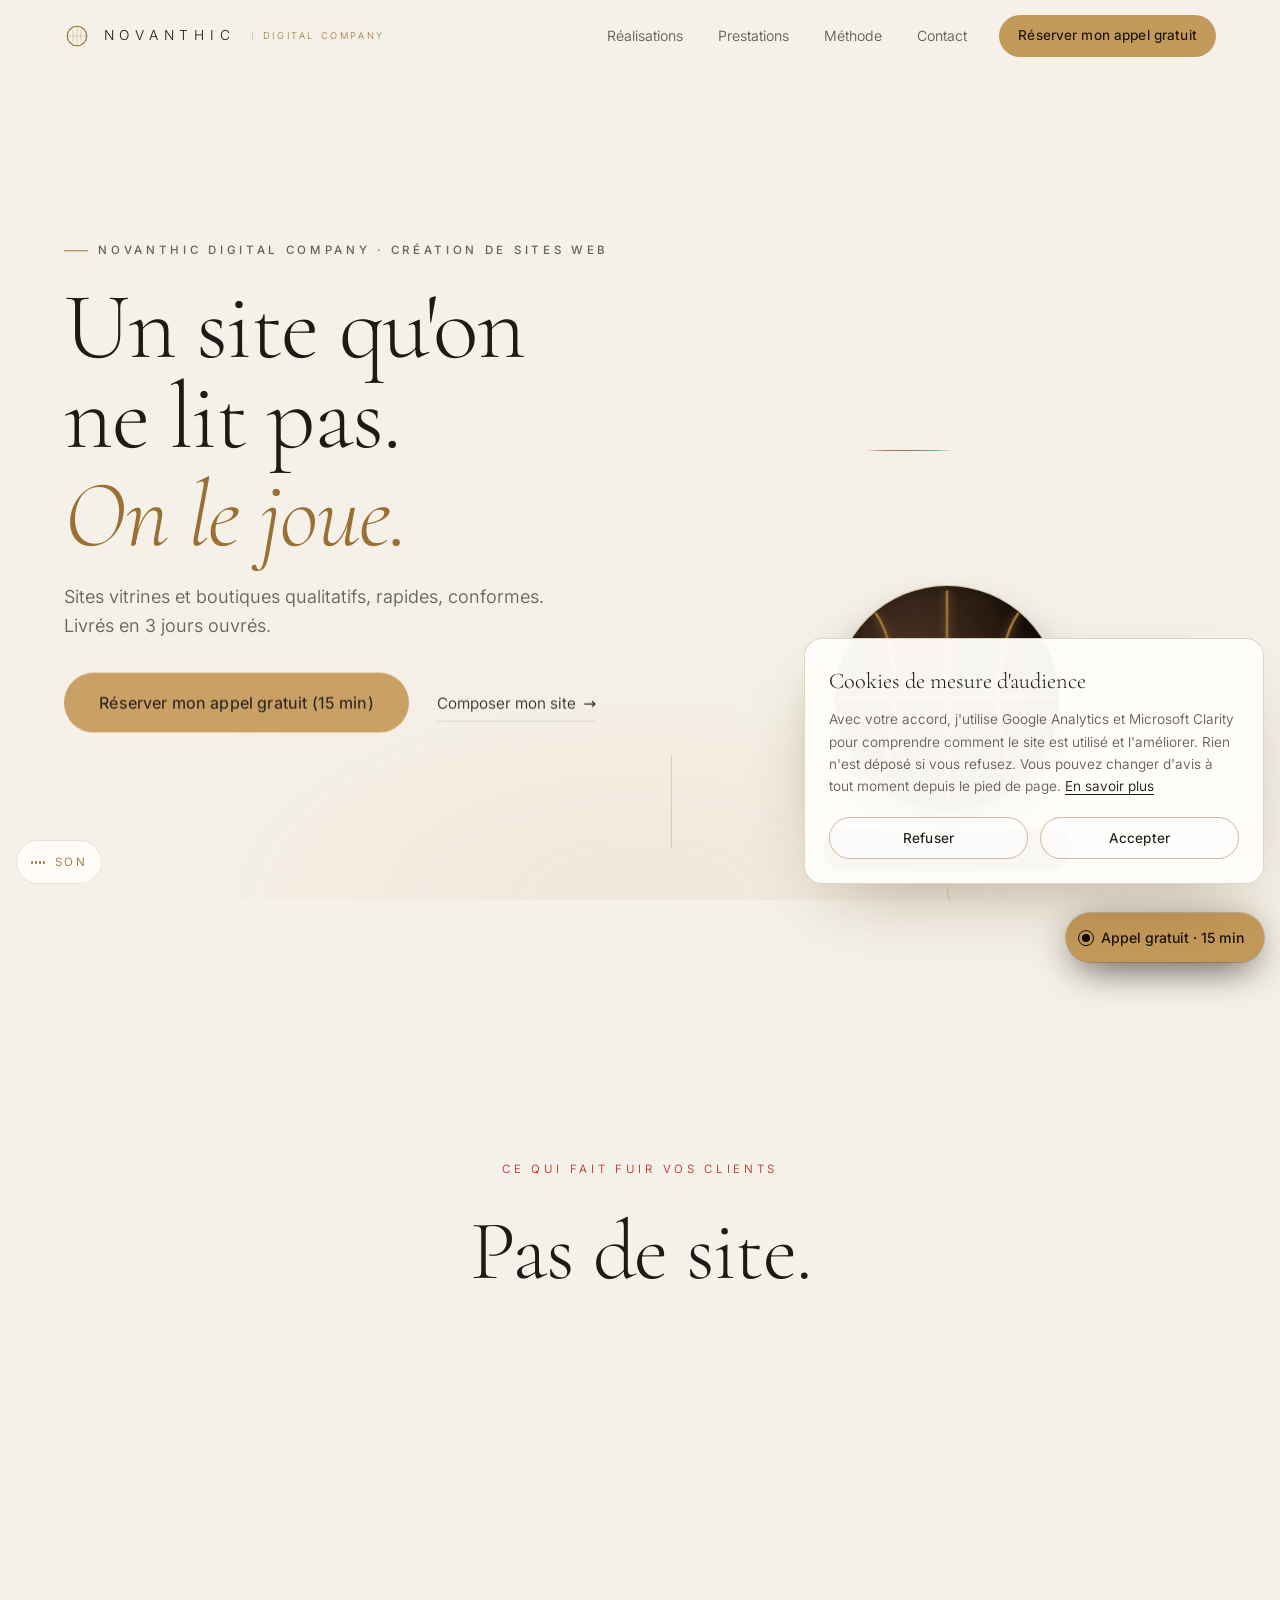
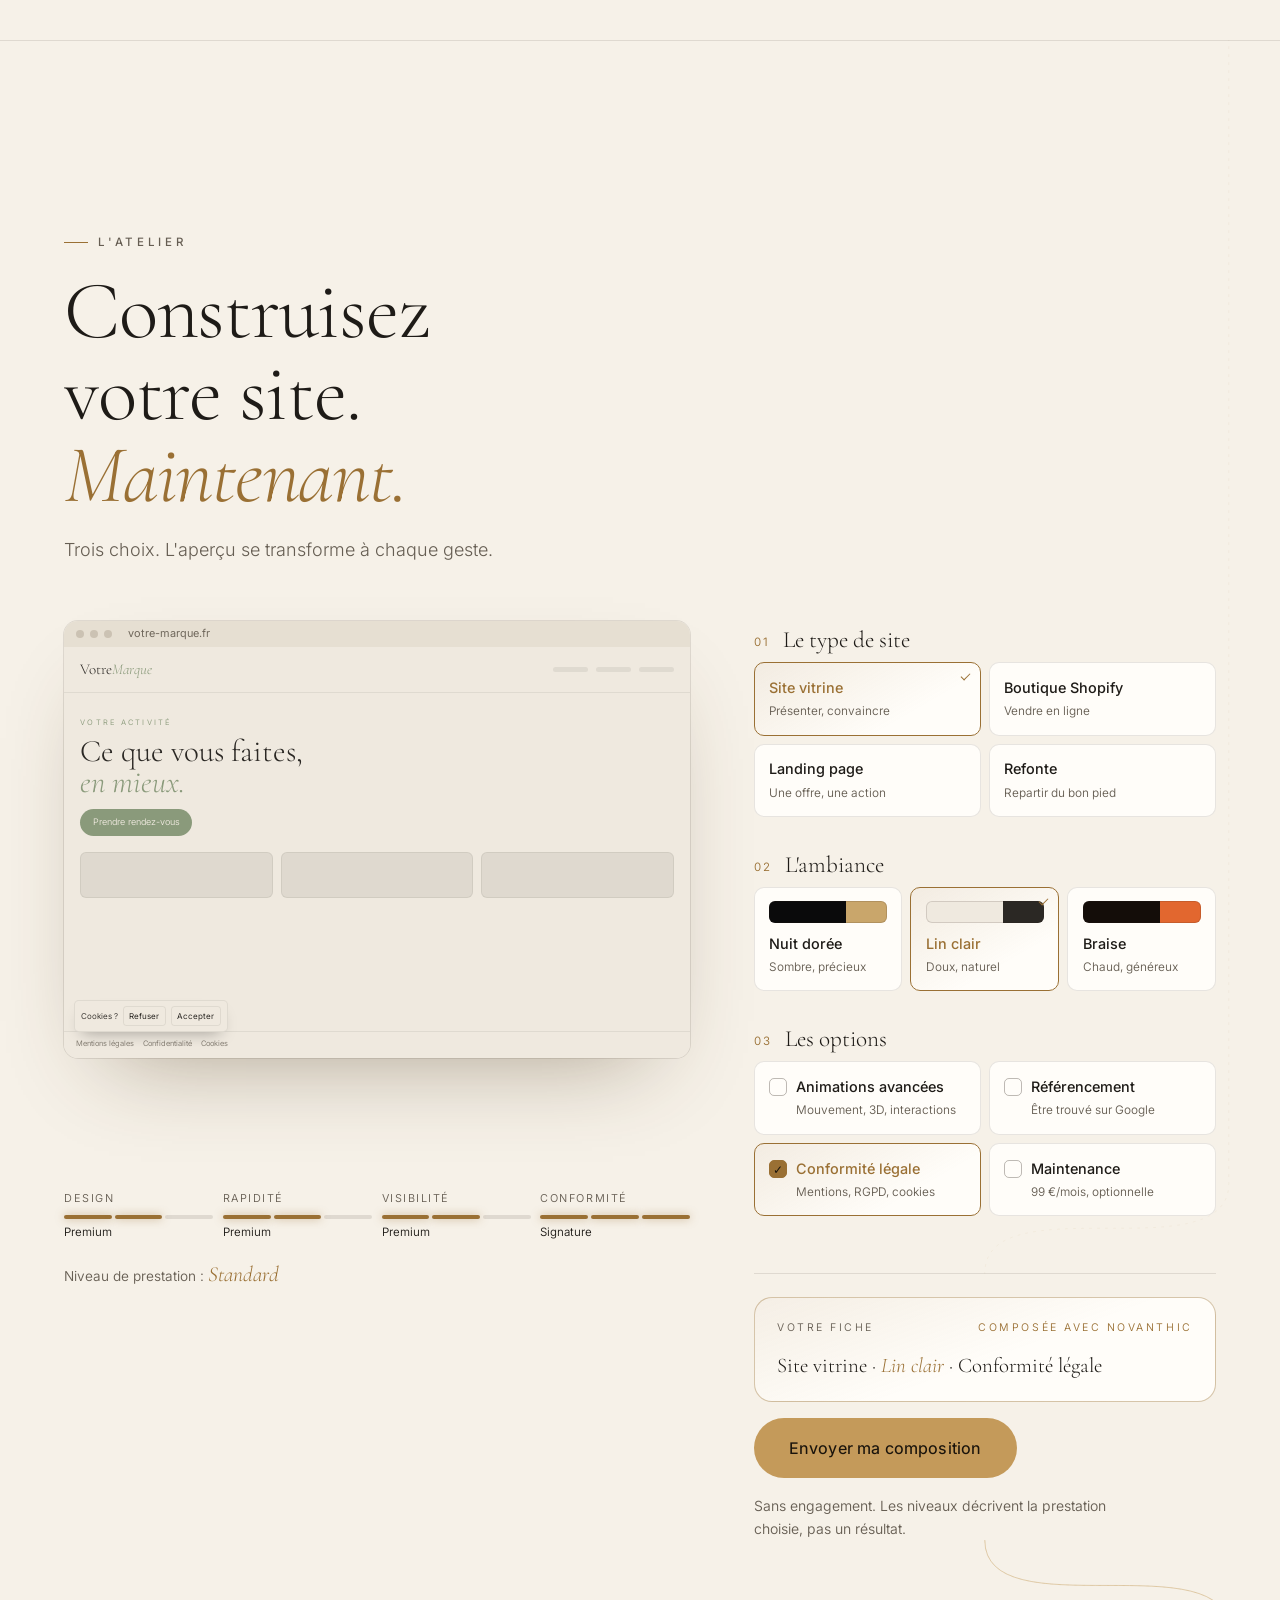
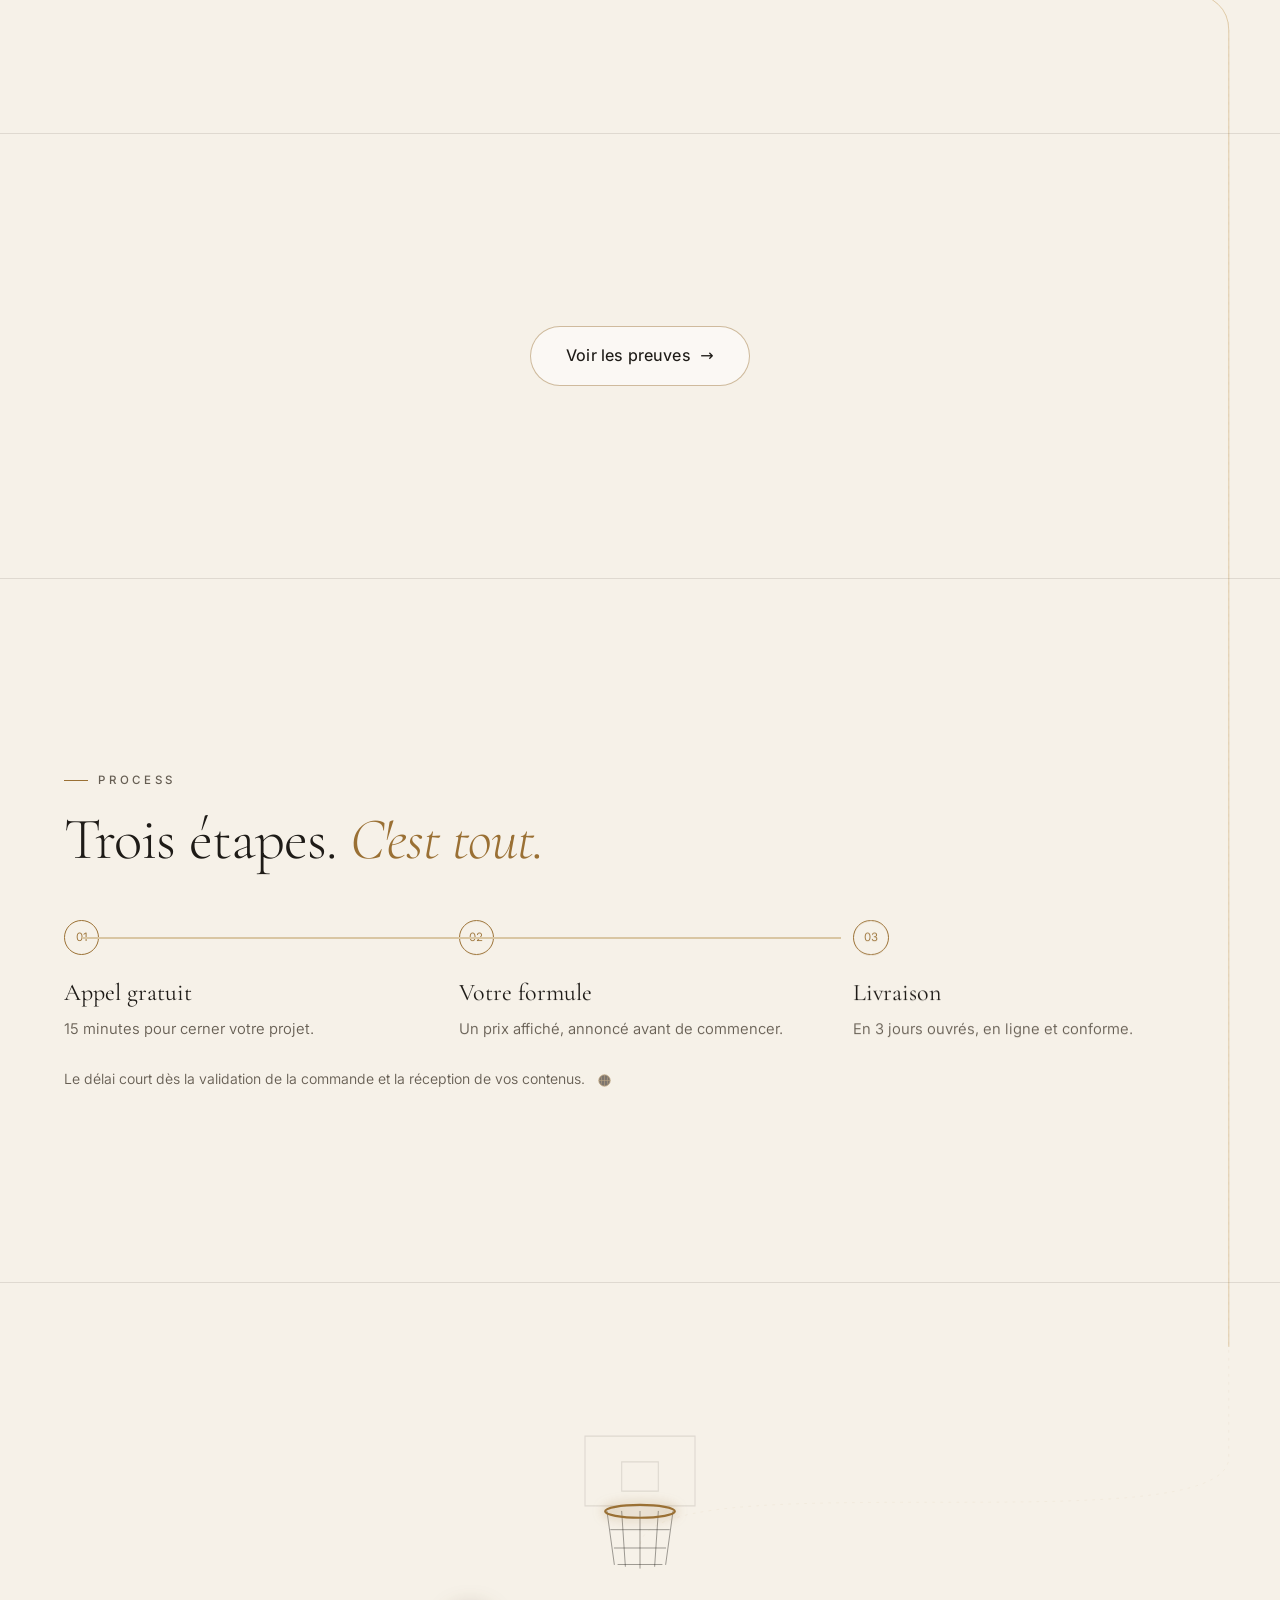
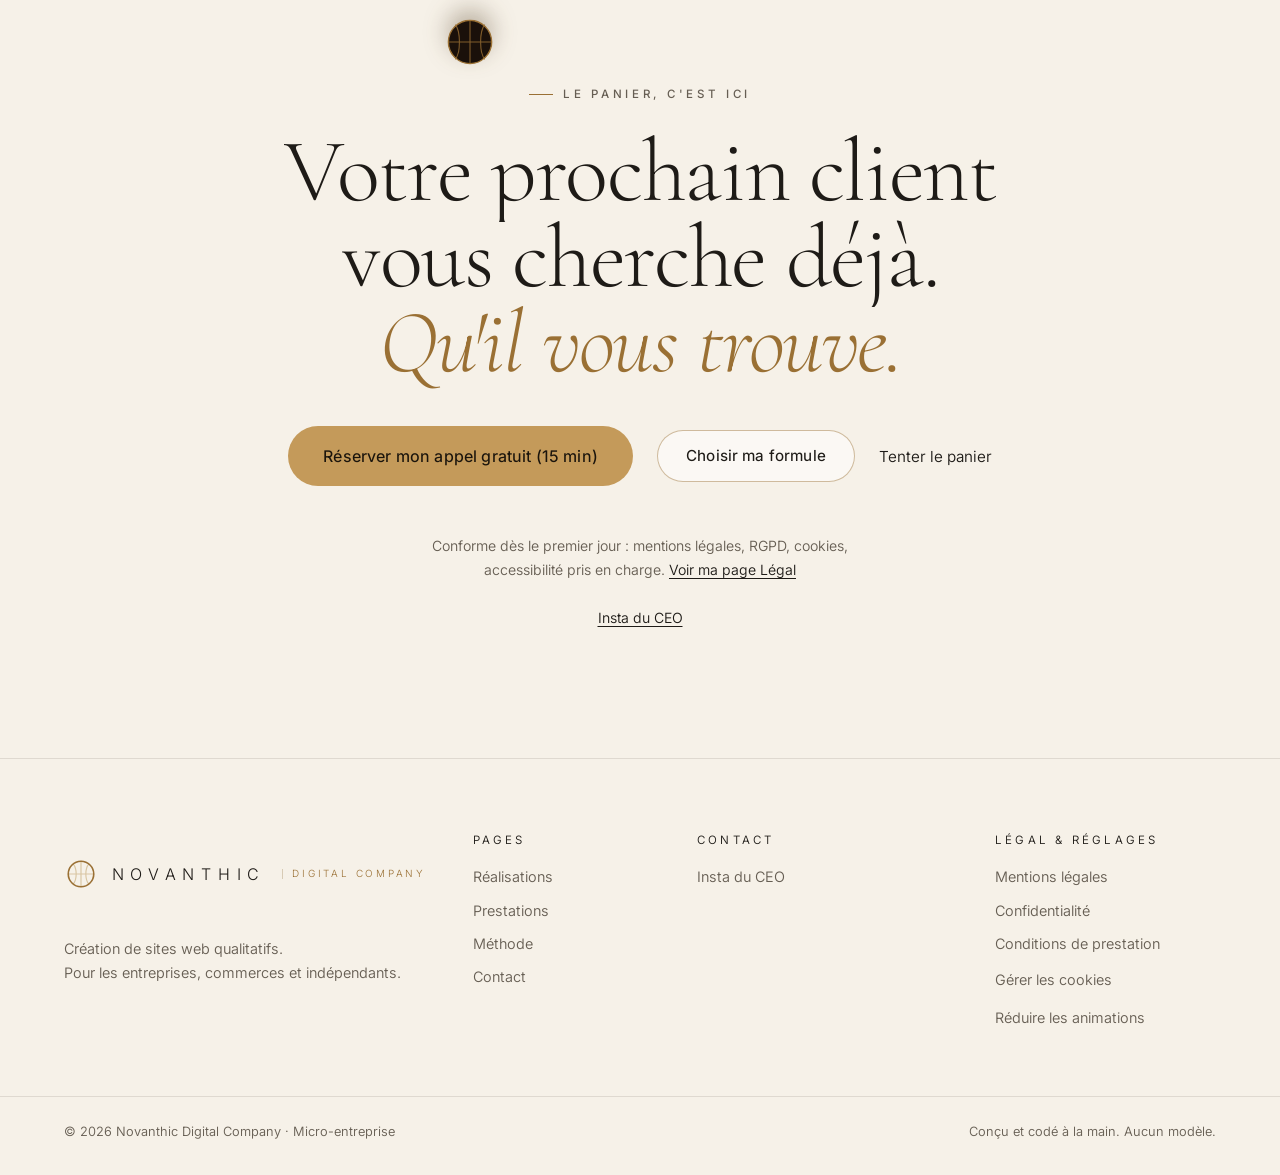
==== commit 393bab53: "Retire l'e-mail affiché et renomme le lien Instagram « Insta du CEO » L'adresse reste seulement dans" ====
--- a/index.html
+++ b/index.html
@@ -72,7 +72,6 @@
         "url": "https://fivedigitalstudio.com/",
         "image": "https://fivedigitalstudio.com/og.jpg",
         "logo": "https://fivedigitalstudio.com/apple-touch-icon.png",
-        "email": "amsimnaessam@gmail.com",
         "areaServed": { "@type": "Country", "name": "France" },
         "availableLanguage": "fr",
         "priceRange": "890 € – 2 790 €",
@@ -346,7 +345,7 @@
           <button class="link hoop__try" type="button" data-hoop-shoot>Tenter le panier</button>
         </div>
         <p class="cta-final__legal">Conforme dès le premier jour&nbsp;: mentions légales, RGPD, cookies, accessibilité pris en charge. <a href="/legal">Voir ma page Légal</a></p>
-        <p class="cta-final__contact"><a href="mailto:amsimnaessam@gmail.com" data-track="email_click">amsimnaessam@gmail.com</a><span aria-hidden="true">·</span><a href="https://ig.me/m/ea.essam" target="_blank" rel="noopener" data-track="instagram_click" data-track-label="cta-final">@ea.essam sur Instagram</a></p>
+        <p class="cta-final__contact"><a href="https://ig.me/m/ea.essam" target="_blank" rel="noopener" data-track="instagram_click" data-track-label="cta-final">Insta du CEO</a></p>
       </div>
     </section>
 
@@ -372,8 +371,7 @@
         <div class="site-footer__col">
           <p class="site-footer__title">Contact</p>
           <ul>
-            <li><a href="mailto:amsimnaessam@gmail.com" data-track="email_click">amsimnaessam@gmail.com</a></li>
-            <li><a href="https://www.instagram.com/ea.essam/" target="_blank" rel="noopener" data-track="instagram_click" data-track-label="footer">Instagram · @ea.essam</a></li>
+            <li><a href="https://www.instagram.com/ea.essam/" target="_blank" rel="noopener" data-track="instagram_click" data-track-label="footer">Insta du CEO</a></li>
           </ul>
         </div>
         <div class="site-footer__col">
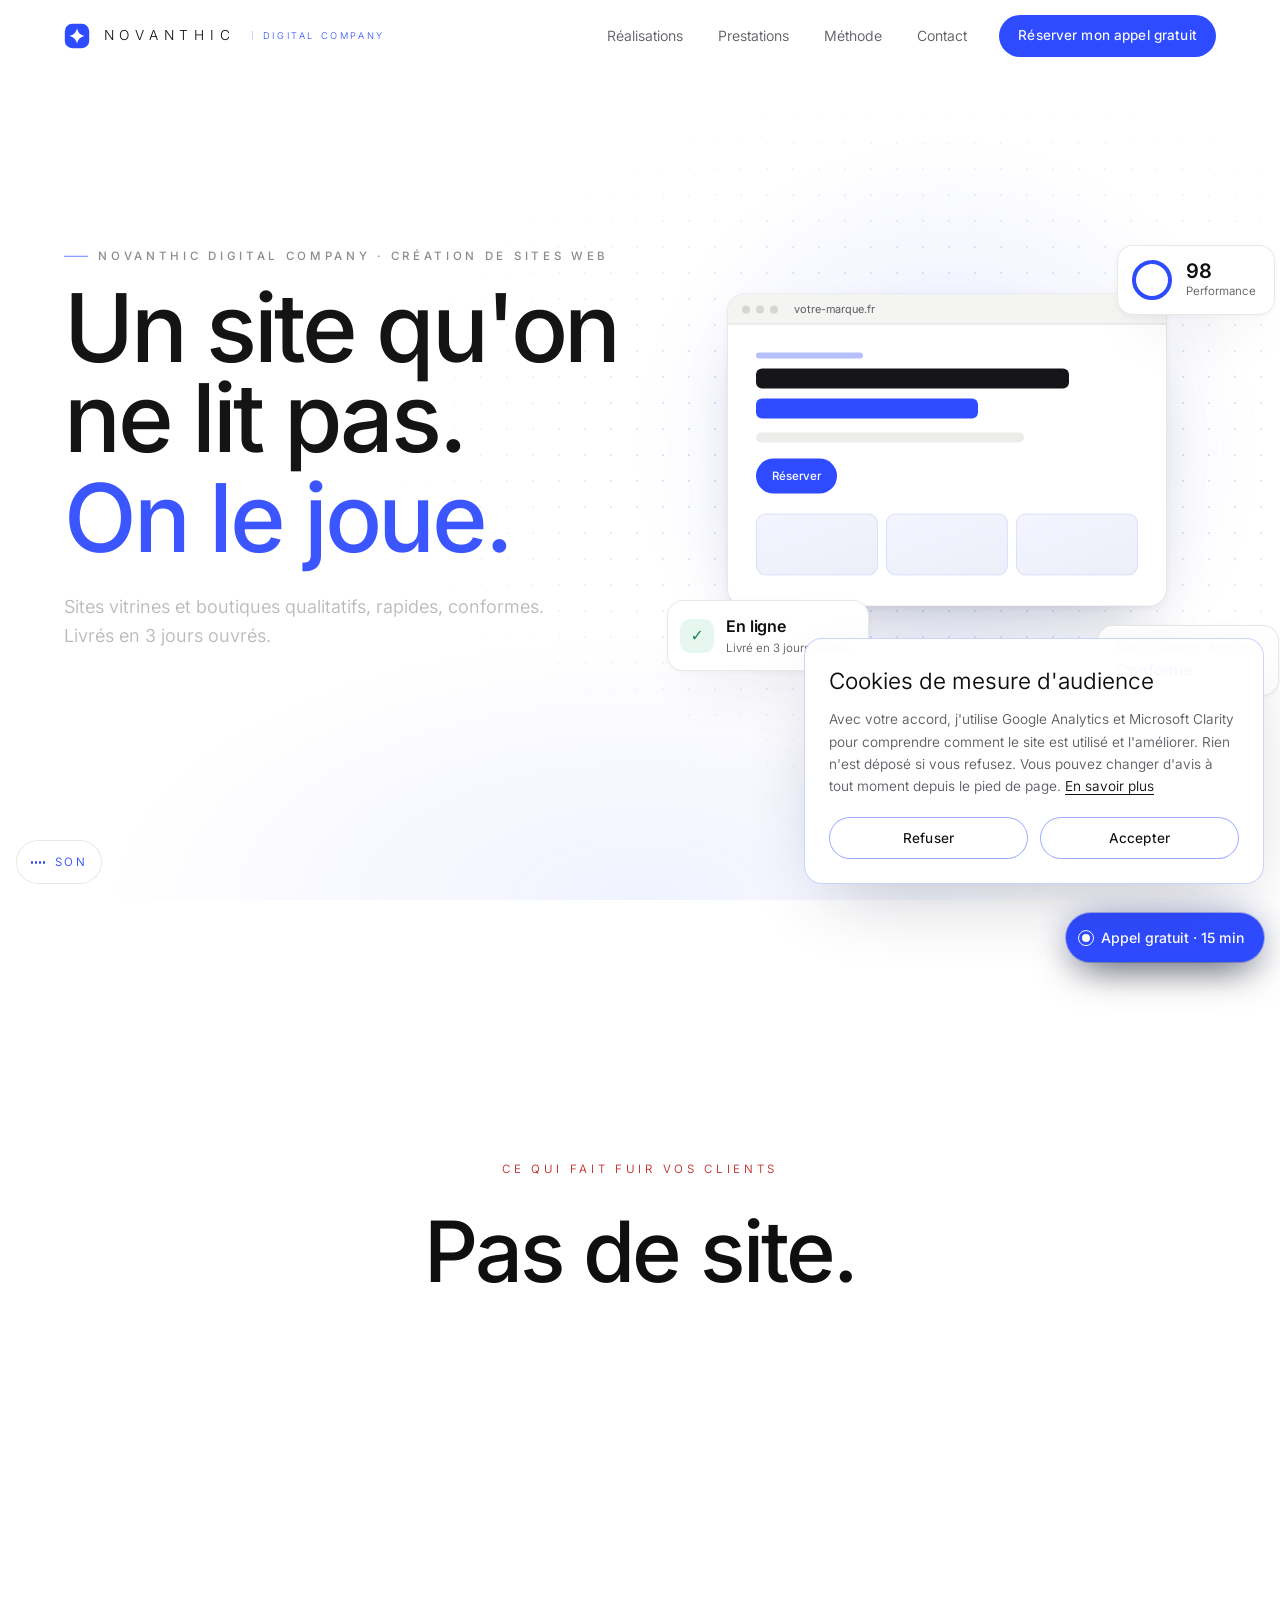
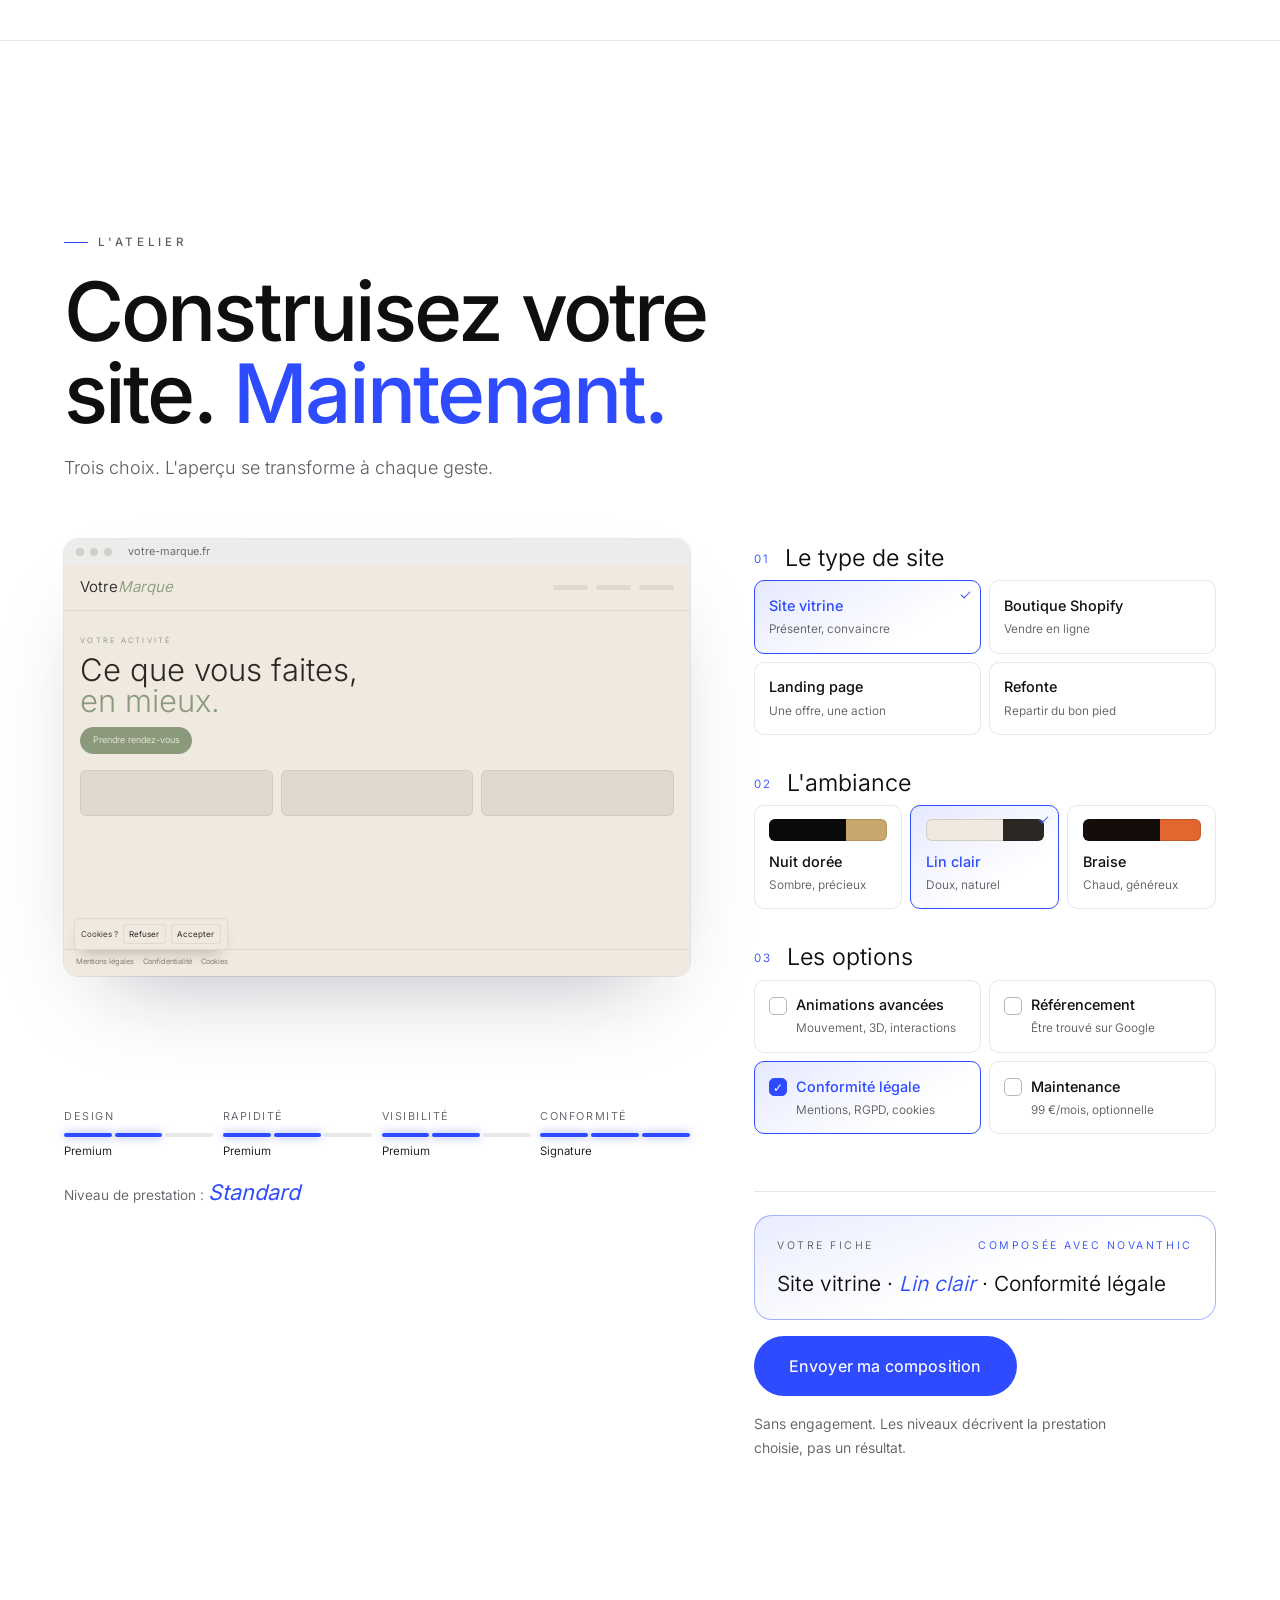
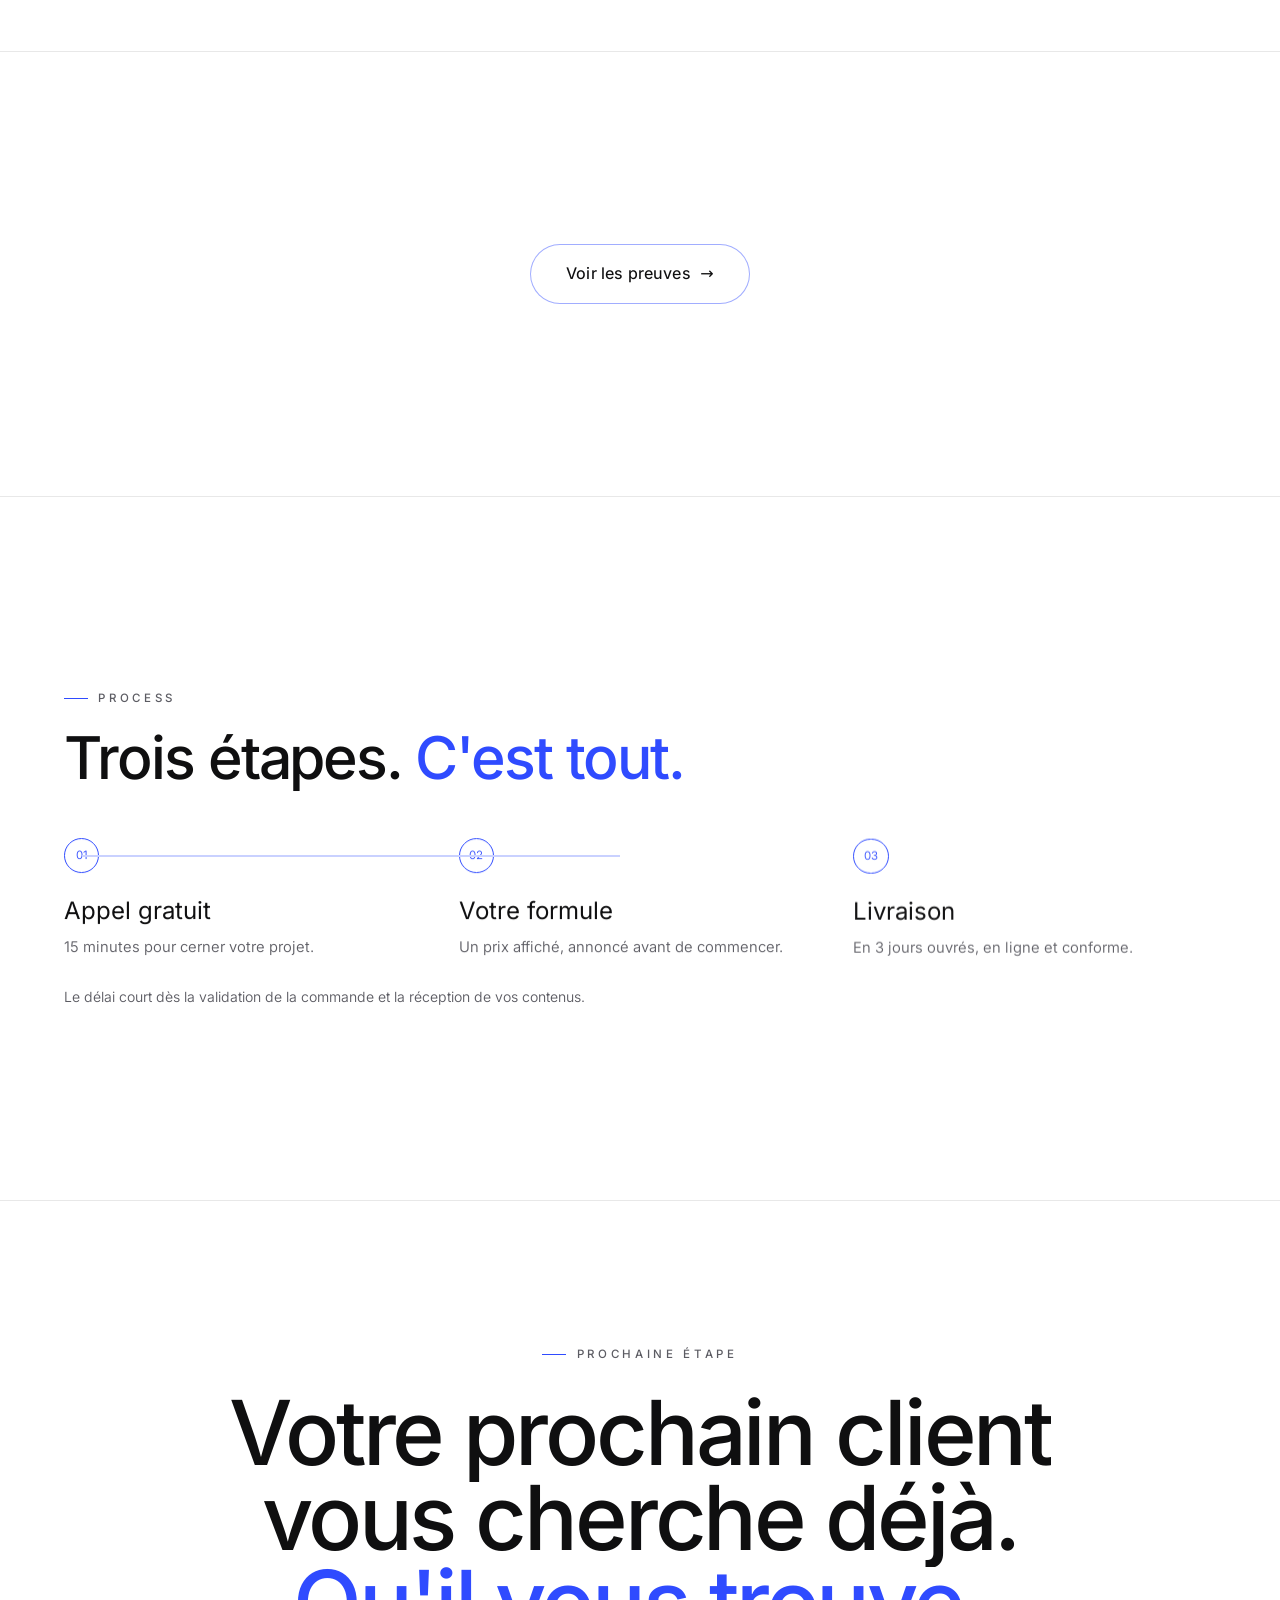
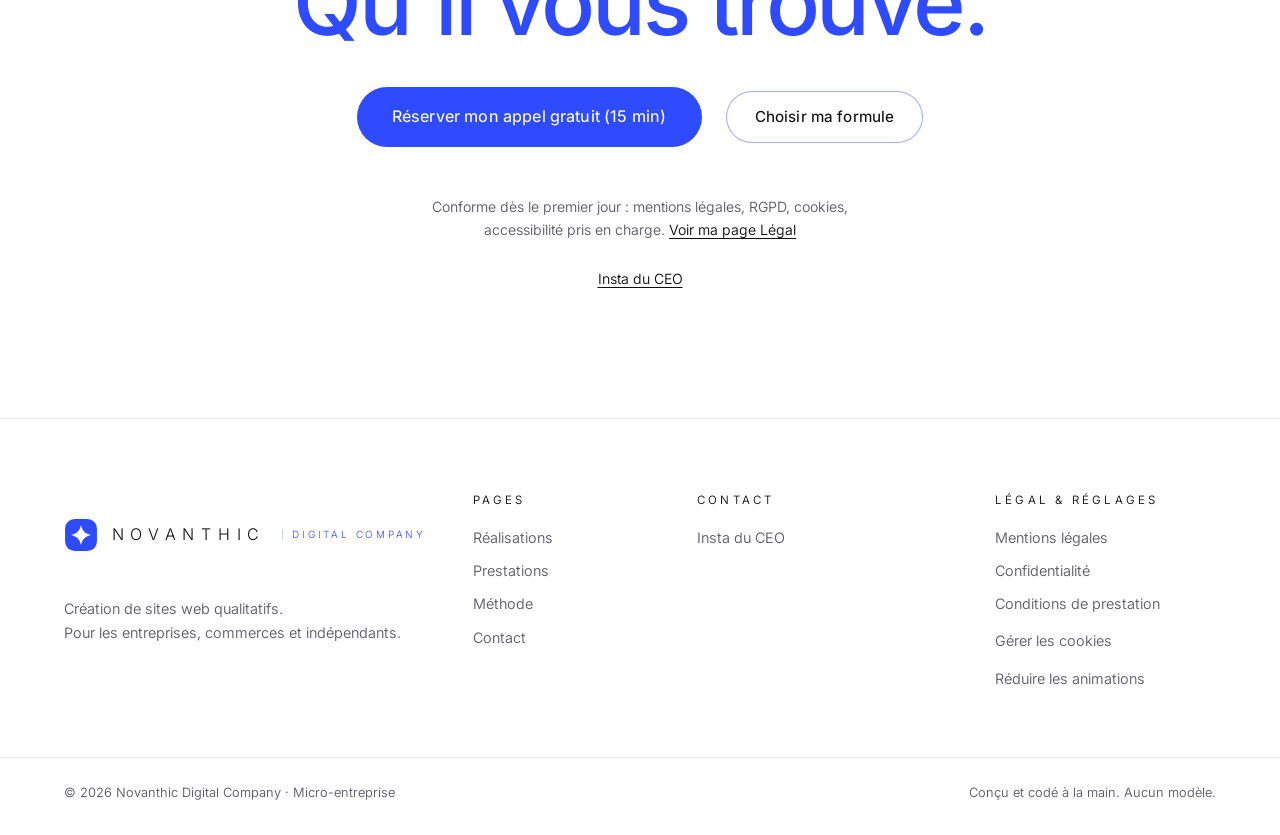
==== commit 111a8538: "DA Galerie blanche & bleu sur tout le site, retrait de l'univers basket Nouveau logo étoile, visuel " ====
--- a/index.html
+++ b/index.html
@@ -3,7 +3,7 @@
   <head>
     <meta charset="utf-8" />
     <meta name="viewport" content="width=device-width, initial-scale=1, viewport-fit=cover" />
-    <meta name="theme-color" content="#f6f1e8" />
+    <meta name="theme-color" content="#ffffff" />
     <meta name="color-scheme" content="light" />
     <meta name="author" content="Novanthic Digital Company" />
     <meta property="og:site_name" content="Novanthic Digital Company" />
@@ -101,10 +101,7 @@
     <a class="skip-link" href="#contenu">Aller au contenu</a>
     <header class="site-header" data-header>
       <div class="site-header__inner">
-        <a class="logo" href="/" aria-label="Novanthic Digital Company, retour à l'accueil" data-cursor="hover"><svg class="logo__mark" viewBox="0 0 32 32" width="28" height="28" aria-hidden="true" focusable="false">
-  <path class="logo__seams" d="M16 4V28 M4 16H28 M8.6 6.4C12.4 10.8 12.4 21.2 8.6 25.6 M23.4 6.4C19.6 10.8 19.6 21.2 23.4 25.6" />
-  <circle class="logo__ball" cx="16" cy="16" r="12" />
-</svg><span class="logo__word">NOVANTHIC</span><span class="logo__num">Digital Company</span>
+        <a class="logo" href="/" aria-label="Novanthic Digital Company, retour à l'accueil" data-cursor="hover"><svg class="logo__mark" viewBox="0 0 32 32" width="28" height="28" aria-hidden="true" focusable="false"><rect class="nv-mark__bg" x="1" y="1" width="30" height="30" rx="9" /><path class="nv-mark__star" d="M16 6.5C16.9 11.6 20.4 15.1 25.5 16 20.4 16.9 16.9 20.4 16 25.5 15.1 20.4 11.6 16.9 6.5 16 11.6 15.1 15.1 11.6 16 6.5Z" /></svg><span class="logo__word">NOVANTHIC</span><span class="logo__num">Digital Company</span>
 </a>
         <nav class="nav" aria-label="Navigation principale">
           <ul class="nav__list">
@@ -142,19 +139,34 @@
     </div>
 
     <main id="contenu">
-      <!-- 1. HERO — le ballon vivant -->
+      <!-- 1. HERO -->
       <section class="hero" aria-labelledby="hero-titre" data-hero data-thread-start>
         <div class="hero__stage" data-ball-stage>
-          <svg class="hero__court" viewBox="0 0 800 600" aria-hidden="true">
-            <path class="draw" d="M110 600V430A290 290 0 0 1 690 430V600" />
-            <path class="draw" d="M310 600V380H490V600" />
-            <circle class="draw" cx="400" cy="380" r="90" />
-            <circle class="draw" cx="400" cy="560" r="14" />
-            <path class="draw" d="M360 590H440" />
-          </svg>
-          <div class="hero__fallback" aria-hidden="true" data-ball-fallback>
-            <div class="css-ball">
-              <svg viewBox="0 0 100 100"><path d="M50 2V98 M2 50H98 M18 12C30 28 30 72 18 88 M82 12C70 28 70 72 82 88" /></svg>
+          <div class="nv-visual" aria-hidden="true">
+            <div class="nv-visual__grid"></div>
+            <div class="nv-visual__glow"></div>
+            <div class="nv-card nv-card--site">
+              <div class="nv-card__bar"><i></i><i></i><i></i><b>votre-marque.fr</b></div>
+              <div class="nv-card__body">
+                <span class="nv-line nv-line--kicker"></span>
+                <span class="nv-line nv-line--title"></span>
+                <span class="nv-line nv-line--title nv-line--accent"></span>
+                <span class="nv-line nv-line--text"></span>
+                <span class="nv-pill">Réserver</span>
+                <span class="nv-tiles"><i></i><i></i><i></i></span>
+              </div>
+            </div>
+            <div class="nv-card nv-card--score">
+              <svg viewBox="0 0 44 44"><circle cx="22" cy="22" r="18" /><circle class="nv-ring" cx="22" cy="22" r="18" /></svg>
+              <span><b>98</b><small>Performance</small></span>
+            </div>
+            <div class="nv-card nv-card--ship">
+              <span class="nv-check">✓</span>
+              <span><b>En ligne</b><small>Livré en 3 jours ouvrés</small></span>
+            </div>
+            <div class="nv-card nv-card--legal">
+              <small>RGPD · Cookies · Mentions</small>
+              <b>Conforme</b>
             </div>
           </div>
         </div>
@@ -173,11 +185,6 @@
             <a class="link link--arrow" href="#atelier" data-track="cta_atelier" data-track-label="hero">Composer mon site</a>
           </div>
         </div>
-        <button class="hero__hint" type="button" data-ball-throw data-hero-in data-thread>
-          <span class="hero__hint-dot" aria-hidden="true"></span>
-          <span class="hero__hint-fine">Attrapez le ballon. Lancez-le.</span>
-          <span class="hero__hint-coarse">Lancez le ballon.</span>
-        </button>
       </section>
 
       <!-- 2. LE PROBLÈME EN UN MOUVEMENT -->
@@ -315,23 +322,14 @@
             <li class="steps__item"><span class="steps__num">03</span><b>Livraison</b><span>En 3 jours ouvrés, en ligne et conforme.</span></li>
             <svg class="steps__line" viewBox="0 0 1000 2" preserveAspectRatio="none" aria-hidden="true"><path d="M0 1H1000" /></svg>
           </ol>
-          <p class="steps__note small muted">Le délai court dès la validation de la commande et la réception de vos contenus. <button type="button" class="egg" data-egg="home" aria-label="Petit ballon caché"><svg viewBox="0 0 100 100" aria-hidden="true"><circle cx="50" cy="50" r="44" /><path d="M50 6V94 M6 50H94 M20 15C31 30 31 70 20 85 M80 15C69 30 69 70 80 85" /></svg></button></p>
+          <p class="steps__note small muted">Le délai court dès la validation de la commande et la réception de vos contenus.</p>
         </div>
       </section>
 
     </main>
     <section class="cta-final" aria-labelledby="cta-final-titre" data-cta-final>
       <div class="container cta-final__inner">
-        <div class="hoop" data-hoop data-thread>
-          <svg class="hoop__art" viewBox="0 0 240 200" aria-hidden="true">
-            <path class="hoop__board" d="M60 10H180V86H60Z M100 38H140V70H100Z" />
-            <path class="hoop__net" data-hoop-net d="M84 92 L92 150 M100 92 L104 152 M120 92 L120 154 M140 92 L136 152 M156 92 L148 150 M88 112 H152 M92 132 H148 M96 150 H144" />
-            <ellipse class="hoop__rim" cx="120" cy="92" rx="38" ry="7" />
-          </svg>
-          <span class="hoop__ball" data-hoop-ball aria-hidden="true"><svg viewBox="0 0 100 100"><circle cx="50" cy="50" r="47" /><path d="M50 3V97 M3 50H97 M18 12C30 28 30 72 18 88 M82 12C70 28 70 72 82 88" /></svg></span>
-          <p class="hoop__score" data-hoop-score role="status" aria-live="polite"></p>
-        </div>
-        <p class="eyebrow">Le panier, c'est ici</p>
+        <p class="eyebrow">Prochaine étape</p>
         <h2 class="display cta-final__title" id="cta-final-titre" data-split>
           Votre prochain client vous cherche déjà.<br /><em>Qu'il vous trouve.</em>
         </h2>
@@ -342,7 +340,6 @@
           <a class="btn btn--ghost" href="/prestations#tarifs" data-track="cta_tarifs" data-track-label="cta-final" data-magnetic>
             <span class="btn__label">Choisir ma formule</span>
           </a>
-          <button class="link hoop__try" type="button" data-hoop-shoot>Tenter le panier</button>
         </div>
         <p class="cta-final__legal">Conforme dès le premier jour&nbsp;: mentions légales, RGPD, cookies, accessibilité pris en charge. <a href="/legal">Voir ma page Légal</a></p>
         <p class="cta-final__contact"><a href="https://ig.me/m/ea.essam" target="_blank" rel="noopener" data-track="instagram_click" data-track-label="cta-final">Insta du CEO</a></p>
@@ -352,10 +349,7 @@
     <footer class="site-footer">
       <div class="container site-footer__grid">
         <div class="site-footer__brand">
-          <a class="logo logo--lg" href="/" aria-label="Novanthic Digital Company, retour à l'accueil"><svg class="logo__mark" viewBox="0 0 32 32" width="28" height="28" aria-hidden="true" focusable="false">
-  <path class="logo__seams" d="M16 4V28 M4 16H28 M8.6 6.4C12.4 10.8 12.4 21.2 8.6 25.6 M23.4 6.4C19.6 10.8 19.6 21.2 23.4 25.6" />
-  <circle class="logo__ball" cx="16" cy="16" r="12" />
-</svg><span class="logo__word">NOVANTHIC</span><span class="logo__num">Digital Company</span>
+          <a class="logo logo--lg" href="/" aria-label="Novanthic Digital Company, retour à l'accueil"><svg class="logo__mark" viewBox="0 0 32 32" width="28" height="28" aria-hidden="true" focusable="false"><rect class="nv-mark__bg" x="1" y="1" width="30" height="30" rx="9" /><path class="nv-mark__star" d="M16 6.5C16.9 11.6 20.4 15.1 25.5 16 20.4 16.9 16.9 20.4 16 25.5 15.1 20.4 11.6 16.9 6.5 16 11.6 15.1 15.1 11.6 16 6.5Z" /></svg><span class="logo__word">NOVANTHIC</span><span class="logo__num">Digital Company</span>
 </a>
           <p>Création de sites web qualitatifs.<br />Pour les entreprises, commerces et indépendants.</p>
         </div>
@@ -387,7 +381,6 @@
       </div>
       <div class="container site-footer__base">
         <p>© <span data-year>2026</span> Novanthic Digital Company · Micro-entreprise</p>
-        <p class="egg-count" data-egg-count hidden></p>
         <p class="site-footer__made">Conçu et codé à la main. Aucun modèle.</p>
       </div>
     </footer>
--- a/assets/novanthic.css
+++ b/assets/novanthic.css
@@ -1,66 +1,84 @@
 /* ============================================================
-   Novanthic Digital Company : couche de marque et thème clair.
+   Novanthic Digital Company : couche de marque.
+   Direction « Galerie blanche & bleu électrique » (choisie le 21/11/2026).
    Chargée après main-*.css sur toutes les pages : elle redéfinit
-   les couleurs (variables) et corrige les rares teintes sombres
+   les couleurs et la typo (variables) et corrige les teintes sombres
    écrites en dur dans la feuille compilée.
+   Les noms de variables « gold » viennent de l'ancien thème : ils
+   portent maintenant l'accent bleu.
    ============================================================ */
 
 :root {
-  /* Fonds : ivoire chaud, comme l'ambiance « Lin clair » de l'Atelier */
-  --c-void: #f6f1e8;
-  --c-ink-0: #f1ebe0;
-  --c-ink-1: #fffdf9;
-  --c-ink-2: #ece4d6;
+  /* Fonds */
+  --c-void: #ffffff;
+  --c-ink-0: #f6f6f4;
+  --c-ink-1: #ffffff;
+  --c-ink-2: #f0f0ee;
   /* Filets et bordures */
-  --c-line: rgba(140, 105, 50, .28);
-  --c-line-soft: rgba(40, 32, 20, .11);
+  --c-line: rgba(47, 75, 255, .25);
+  --c-line-soft: rgba(0, 0, 0, .09);
   /* Texte */
-  --c-text: #1e1b17;
-  --c-muted: #665e53;
-  /* Or approfondi pour rester lisible sur fond clair */
-  --c-gold: #9a7034;
-  --c-gold-rgb: 154, 112, 52;
-  --c-gold-deep: #7d5a27;
-  --c-gold-dim: #d9c6a3;
-  --c-gold-btn: #c49a5a;
+  --c-text: #0f0f10;
+  --c-muted: #5c5c63;
+  /* Accent : bleu électrique */
+  --c-gold: #2f4bff;
+  --c-gold-rgb: 47, 75, 255;
+  --c-gold-deep: #1d33cc;
+  --c-gold-dim: #c9d1ff;
+  --c-gold-btn: #2f4bff;
   --glow-gold: 0 0 0 1px rgba(var(--c-gold-rgb), .35), 0 0 40px -10px rgba(var(--c-gold-rgb), .35);
-  --shadow-card: 0 30px 70px -45px rgba(70, 50, 20, .35);
-}
-
-::selection { background: rgba(var(--c-gold-rgb), .25); color: var(--c-text); }
+  --shadow-card: 0 30px 70px -45px rgba(15, 20, 45, .3);
+  /* Typo : titres en Inter (sans empattements), le texte reste en Inter */
+  --f-display: "Inter", system-ui, -apple-system, "Segoe UI", sans-serif;
+}
+
+/* ---------- Titres : Inter, serrés, sans italique ---------- */
+.display, .h1, .h2, .h3, h1, h2, .hero__title, .intro__name {
+  font-weight: 500 !important;
+  letter-spacing: -.035em;
+}
+:is(.display, .h1, .h2, .h3, h1, h2, h3) em, em.hero__line, .kinetic__turn em, .pv__title em, .intro__sub b {
+  font-style: normal !important;
+}
+
+::selection { background: rgba(var(--c-gold-rgb), .2); color: var(--c-text); }
 .skip-link { color: var(--c-void); }
 
-/* Boutons : or plus lumineux en fond, texte encre */
-.btn--primary { background: var(--c-gold-btn); color: #1a140c; }
-.btn--ghost { background: rgba(255, 255, 255, .5); }
+/* Boutons : bleu plein, texte blanc */
+.btn--primary { background: var(--c-gold-btn); color: #fff; }
+.btn--ghost { background: rgba(255, 255, 255, .6); }
 .link:hover { color: var(--c-gold-deep); }
-.sticky-cta { background: var(--c-gold-btn); color: #1a140c; }
-
-/* Ombres adoucies (elles étaient pensées pour un fond noir) */
+.sticky-cta { background: var(--c-gold-btn); color: #fff; }
+.sticky-cta__dot { background: #fff; }
+.sticky-cta__dot:after { border-color: #fff; }
+.cursor__label { color: #fff; }
+.nova-show__dots button[aria-selected=true] { color: #fff; }
+
+/* Ombres neutres (elles étaient pensées pour un fond noir) */
 .kinetic { box-shadow: none; }
-.pv-frame { box-shadow: 0 40px 90px -45px rgba(70, 50, 20, .45), 0 0 0 1px var(--c-line-soft); }
-.demo { box-shadow: 0 50px 100px -50px rgba(70, 50, 20, .45), 0 0 0 1px var(--c-line-soft); }
-.nova-show__browser { box-shadow: 0 50px 100px -50px rgba(70, 50, 20, .45), 0 0 0 1px var(--c-line-soft); }
-.nova-show__phone { box-shadow: 0 40px 80px -40px rgba(70, 50, 20, .45), 0 0 0 1px var(--c-line-soft); }
-.pv__cookie { box-shadow: 0 1em 2em -1em rgba(0, 0, 0, .35); }
+.pv-frame { box-shadow: 0 40px 90px -45px rgba(15, 20, 45, .35), 0 0 0 1px var(--c-line-soft); }
+.demo { box-shadow: 0 50px 100px -50px rgba(15, 20, 45, .35), 0 0 0 1px var(--c-line-soft); }
+.nova-show__browser { box-shadow: 0 50px 100px -50px rgba(15, 20, 45, .35), 0 0 0 1px var(--c-line-soft); }
+.nova-show__phone { box-shadow: 0 40px 80px -40px rgba(15, 20, 45, .35), 0 0 0 1px var(--c-line-soft); }
+.pv__cookie { box-shadow: 0 1em 2em -1em rgba(0, 0, 0, .3); }
 @media (hover: hover) {
-  .wcard:hover .wcard__media { box-shadow: 0 40px 80px -45px rgba(70, 50, 20, .45), 0 0 40px -14px rgba(var(--c-gold-rgb), .3); }
+  .wcard:hover .wcard__media { box-shadow: 0 40px 80px -45px rgba(15, 20, 45, .35), 0 0 40px -14px rgba(var(--c-gold-rgb), .3); }
 }
 
 /* Bandeau cookies */
-.consent { background: rgba(255, 253, 249, .97); box-shadow: 0 30px 80px -30px rgba(70, 50, 20, .4); }
+.consent { background: rgba(255, 255, 255, .97); box-shadow: 0 30px 80px -30px rgba(15, 20, 45, .3); }
 
 /* Champs et cases */
-.input:hover { border-color: rgba(40, 32, 20, .25); }
-.check input { border-color: rgba(40, 32, 20, .3); }
-.check input:checked:after, .check input:after { border-color: #1a140c; }
-.choice--opt .choice__body:before { border-color: rgba(40, 32, 20, .3); }
-.choice__swatch { box-shadow: inset 0 0 0 1px rgba(40, 32, 20, .15); }
+.input:hover { border-color: rgba(0, 0, 0, .22); }
+.check input { border-color: rgba(0, 0, 0, .28); }
+.check input:checked:after, .check input:after { border-color: #fff; }
+.choice--opt .choice__body:before { border-color: rgba(0, 0, 0, .28); }
+.choice__swatch { box-shadow: inset 0 0 0 1px rgba(0, 0, 0, .12); }
 .choice--opt input:checked + .choice__body:before { color: #fff; }
 
 /* Panier final */
-.hoop__net { stroke: rgba(30, 27, 23, .45); }
-.hoop__ball { filter: drop-shadow(0 10px 12px rgba(70, 50, 20, .35)); }
+.hoop__net { stroke: rgba(15, 15, 16, .4); }
+.hoop__ball { filter: drop-shadow(0 10px 12px rgba(15, 20, 45, .3)); }
 
 /* ---------- Logo : NOVANTHIC + « Digital Company » ---------- */
 .logo__num {
@@ -72,12 +90,13 @@
   white-space: nowrap;
   color: var(--c-gold);
 }
+.logo--lg .logo__num { font-size: .62rem; }
 @media (max-width: 420px) {
   .site-header .logo__num { display: none; }
 }
 
 /* ---------- Intro : NOVANTHIC (9 lettres au lieu de 5) ---------- */
-.intro__name { font-size: clamp(2.4rem, 9.5vw, 7.5rem); letter-spacing: .12em; margin-right: -.12em; }
+.intro__name { font-size: clamp(2.2rem, 8.5vw, 6.5rem); letter-spacing: .1em; margin-right: -.1em; }
 .intro__name span:nth-child(1) { --dx: -.32em; --i: 0; }
 .intro__name span:nth-child(2) { --dx: -.24em; --i: 1; }
 .intro__name span:nth-child(3) { --dx: -.16em; --i: 2; }
@@ -87,22 +106,102 @@
 .intro__name span:nth-child(7) { --dx: .16em;  --i: 6; }
 .intro__name span:nth-child(8) { --dx: .24em;  --i: 7; }
 .intro__name span:nth-child(9) { --dx: .32em;  --i: 8; }
-.intro__sub b { font-size: 1.05rem; }
-
-/* ---------- Éléments fixes : verre clair au lieu de verre noir ---------- */
-.site-header.is-scrolled { background: rgba(246, 241, 232, .9); }
-.sound-toggle { background: rgba(255, 253, 249, .92); color: var(--c-text); }
+.intro__sub b { font-family: var(--f-text); font-size: var(--fs-eyebrow); font-weight: 500; letter-spacing: .36em; text-transform: uppercase; }
+
+/* ---------- Éléments fixes : verre blanc au lieu de verre noir ---------- */
+.site-header.is-scrolled { background: rgba(255, 255, 255, .9); }
+.sound-toggle { background: rgba(255, 255, 255, .92); color: var(--c-text); }
 .site-header .sound-toggle { background: transparent; }
-.egg-toast { background: rgba(255, 253, 249, .97); color: var(--c-text); }
-.tag { background: rgba(255, 255, 255, .55); }
-.pv-frame__bar { background: #e6dfd2; }
-.pv-frame__bar i { background: #cbc2b3; }
-.pv-frame__bar b { color: #6f675b; }
-.logo--lg .logo__num { font-size: .62rem; }
+.egg-toast { background: rgba(255, 255, 255, .97); color: var(--c-text); }
+.tag { background: rgba(255, 255, 255, .6); }
+.hero__hint { background: rgba(255, 255, 255, .92); }
+.pv-frame__bar { background: #ececea; }
+.pv-frame__bar i { background: #cfcfcc; }
+.pv-frame__bar b { color: #6a6a70; }
 
 /* Textes secondaires écrits en clair dans la feuille compilée */
 .hero__lead { color: var(--c-muted); font-weight: 350; }
-.legal p { color: #3d3830; }
-.kinetic__kicker, .field__error, .form__status { color: #b23a30; }
+.legal p { color: #33333a; }
+.kinetic__kicker, .field__error, .form__status { color: #c42b2b; }
 .pv-serp__title { color: #1a4fb5; }
-.choice--opt input:checked + .choice__body:before { color: #1a140c; }
+
+/* ---------- Filet : dégradé bleu au lieu du rouge / or / vert ---------- */
+:root { --filet: linear-gradient(90deg, transparent, #2f4bff 30%, #8a9bff 65%, transparent); }
+
+/* ---------- Logo : étoile « nova » blanche dans un carré bleu ---------- */
+.logo__mark .nv-mark__bg { fill: var(--c-gold); }
+.logo__mark path.nv-mark__star { fill: #fff; stroke: none; }
+.logo:hover .logo__mark { filter: drop-shadow(0 4px 10px rgba(var(--c-gold-rgb), .45)); }
+
+/* ---------- Accueil : composition d'interfaces (remplace le ballon) ---------- */
+.nv-visual { position: absolute; inset: 0; pointer-events: none; }
+.nv-visual__grid {
+  position: absolute; inset: 0;
+  background-image: radial-gradient(rgba(var(--c-gold-rgb), .18) 1px, transparent 1.2px);
+  background-size: 26px 26px;
+  -webkit-mask-image: radial-gradient(60% 55% at 74% 50%, #000 30%, transparent 75%);
+          mask-image: radial-gradient(60% 55% at 74% 50%, #000 30%, transparent 75%);
+}
+.nv-visual__glow {
+  position: absolute; left: 74%; top: 50%; width: 620px; height: 620px; translate: -50% -50%;
+  background: radial-gradient(circle, rgba(var(--c-gold-rgb), .16), rgba(138, 155, 255, .08) 45%, transparent 70%);
+  filter: blur(10px);
+}
+.nv-card {
+  position: absolute; background: #fff; border: 1px solid var(--c-line-soft); border-radius: 16px;
+  box-shadow: 0 30px 60px -30px rgba(15, 20, 45, .28), 0 2px 6px rgba(15, 20, 45, .04);
+  font-family: var(--f-text); color: var(--c-text);
+  animation: nv-float 7s ease-in-out infinite;
+}
+.nv-card b { display: block; font-weight: 600; letter-spacing: -.01em; }
+.nv-card small { display: block; font-size: .72rem; color: var(--c-muted); }
+
+.nv-card--site { left: 74%; top: 50%; width: 440px; translate: -50% -50%; overflow: hidden; border-radius: 18px; animation-delay: -1s; }
+.nv-card__bar { display: flex; align-items: center; gap: 6px; height: 30px; padding-inline: 14px; background: #f4f4f2; border-bottom: 1px solid var(--c-line-soft); }
+.nv-card__bar i { width: 8px; height: 8px; border-radius: 50%; background: #d6d6d3; }
+.nv-card__bar b { margin-left: 10px; font-size: .68rem; font-weight: 400; color: var(--c-muted); }
+.nv-card__body { display: grid; gap: 10px; padding: 28px 28px 30px; }
+.nv-line { display: block; height: 10px; border-radius: 6px; background: #ececea; }
+.nv-line--kicker { width: 28%; height: 6px; background: rgba(var(--c-gold-rgb), .35); }
+.nv-line--title { width: 82%; height: 20px; background: #16161a; }
+.nv-line--accent { width: 58%; background: var(--c-gold); }
+.nv-line--text { width: 70%; margin-top: 4px; }
+.nv-pill { justify-self: start; margin-top: 6px; padding: 8px 16px; border-radius: 999px; background: var(--c-gold); color: #fff; font-size: .72rem; font-weight: 500; }
+.nv-tiles { display: grid; grid-template-columns: repeat(3, 1fr); gap: 8px; margin-top: 10px; }
+.nv-tiles i { height: 62px; border-radius: 10px; background: linear-gradient(160deg, #f3f4ff, #eceef8); border: 1px solid rgba(var(--c-gold-rgb), .1); }
+
+.nv-card--score { left: calc(74% + 170px); top: calc(50% - 205px); display: flex; align-items: center; gap: 12px; padding: 12px 18px 12px 12px; animation-delay: -3s; }
+.nv-card--score svg { width: 44px; height: 44px; rotate: -90deg; }
+.nv-card--score circle { fill: none; stroke: #ececea; stroke-width: 4; }
+.nv-card--score .nv-ring { stroke: var(--c-gold); stroke-linecap: round; stroke-dasharray: 113; stroke-dashoffset: 3; }
+.nv-card--score b { font-size: 1.25rem; line-height: 1.1; }
+
+.nv-card--ship { left: calc(74% - 280px); top: calc(50% + 150px); display: flex; align-items: center; gap: 12px; padding: 12px 18px 12px 12px; animation-delay: -5s; }
+.nv-check { display: grid; place-items: center; width: 34px; height: 34px; border-radius: 10px; background: #e7f7ef; color: #1c8a55; font-weight: 700; }
+
+.nv-card--legal { left: calc(74% + 150px); top: calc(50% + 175px); padding: 12px 18px; animation-delay: -2s; }
+.nv-card--legal b { color: var(--c-gold); }
+
+@keyframes nv-float { 0%, 100% { transform: translateY(0); } 50% { transform: translateY(-10px); } }
+.reduce .nv-card { animation: none; }
+@media (prefers-reduced-motion: reduce) { .nv-card { animation: none; } }
+
+/* Tablette / téléphone : la composition passe au-dessus du texte, plus petite */
+@media not all and (min-width: 900px), (orientation: portrait) and (max-width: 899px) {
+  .nv-visual { top: var(--header-h); bottom: auto; height: 34svh; }
+  .nv-visual__grid { -webkit-mask-image: radial-gradient(60% 60% at 50% 50%, #000 30%, transparent 75%); mask-image: radial-gradient(60% 60% at 50% 50%, #000 30%, transparent 75%); }
+  .nv-visual__glow { left: 50%; width: 360px; height: 360px; }
+  .nv-card--site { left: 50%; top: 46%; width: min(66vw, 280px); }
+  .nv-card__bar { height: 24px; }
+  .nv-card__body { padding: 14px 16px 16px; gap: 6px; }
+  .nv-line--title { height: 12px; }
+  .nv-pill { padding: 6px 12px; font-size: .65rem; }
+  .nv-tiles { display: none; }
+  .nv-card--score { left: auto; right: 4vw; top: 4%; transform-origin: right top; scale: .78; }
+  .nv-card--ship { left: 3vw; top: auto; bottom: 0; scale: .74; transform-origin: left bottom; }
+  .nv-card--legal { display: none; }
+}
+@media (max-width: 599px) {
+  .nv-card--ship { display: none; }
+  .nv-visual { height: 30svh; }
+}
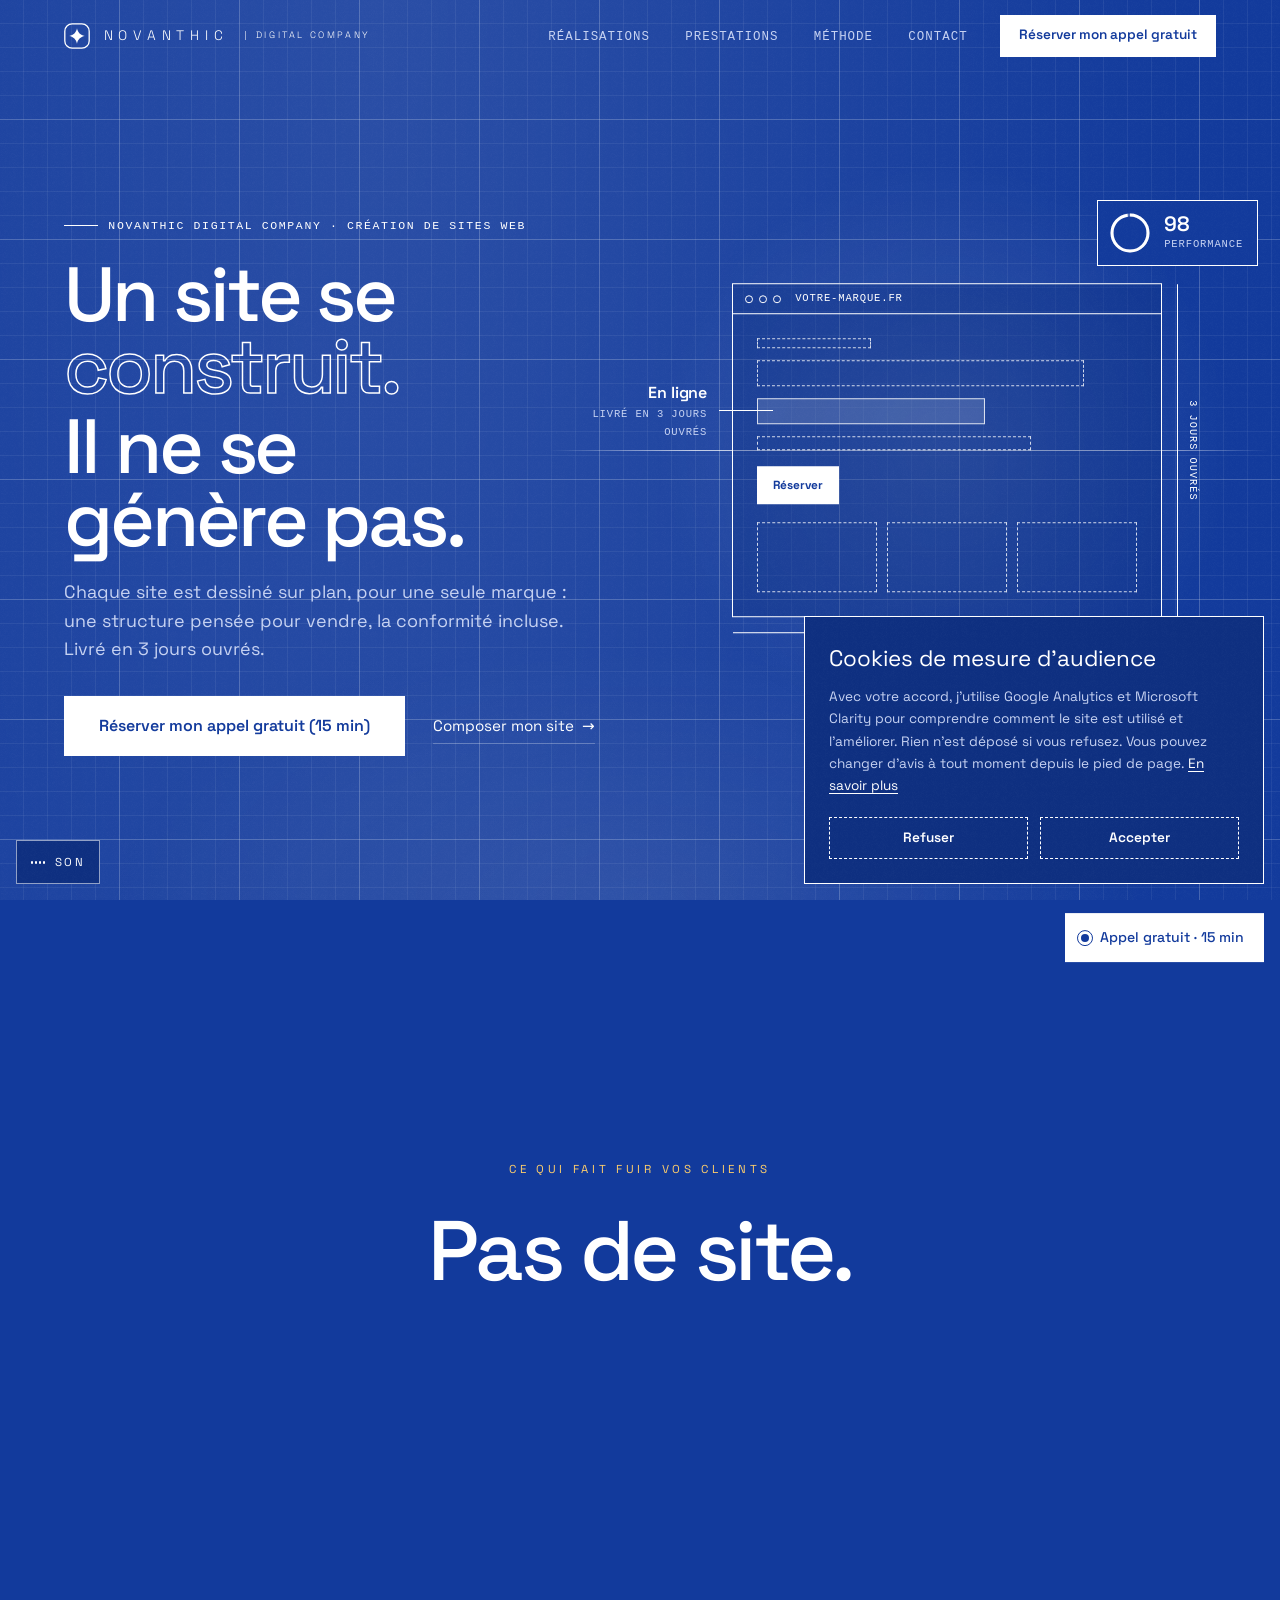
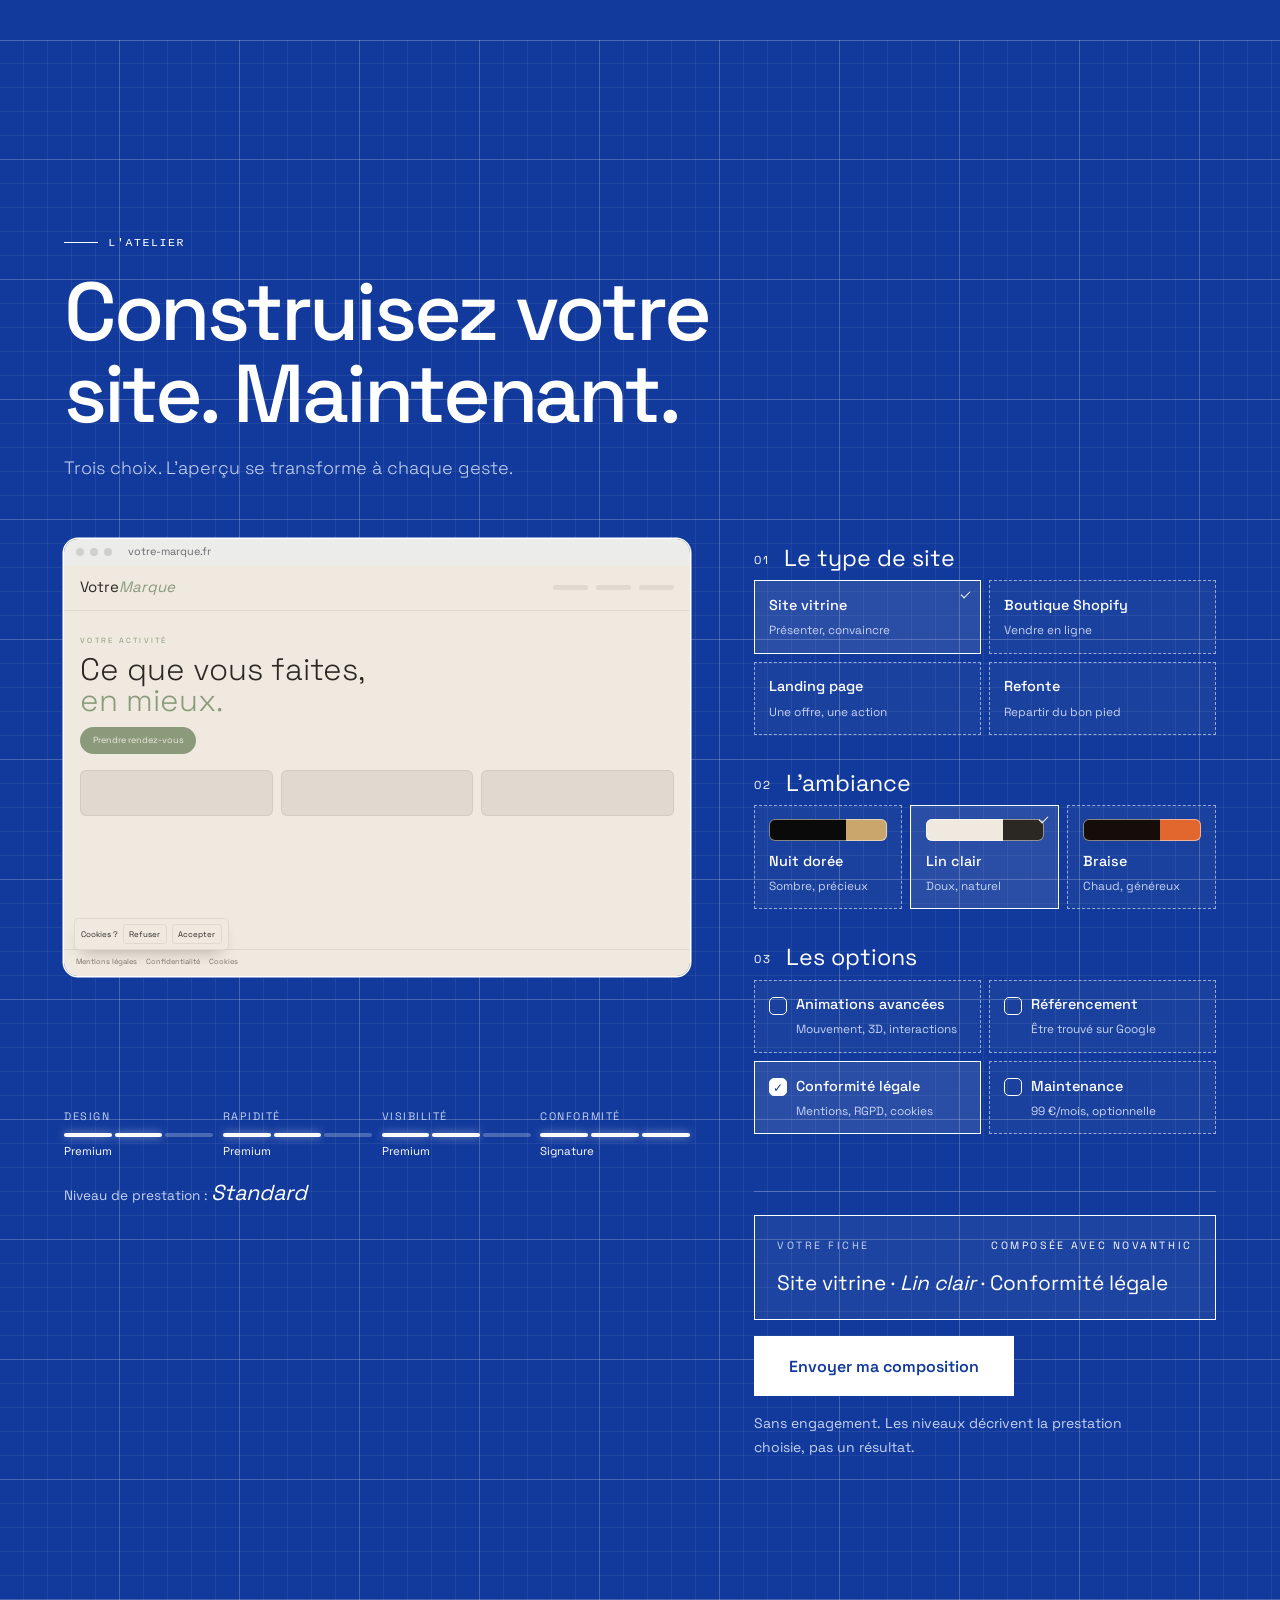
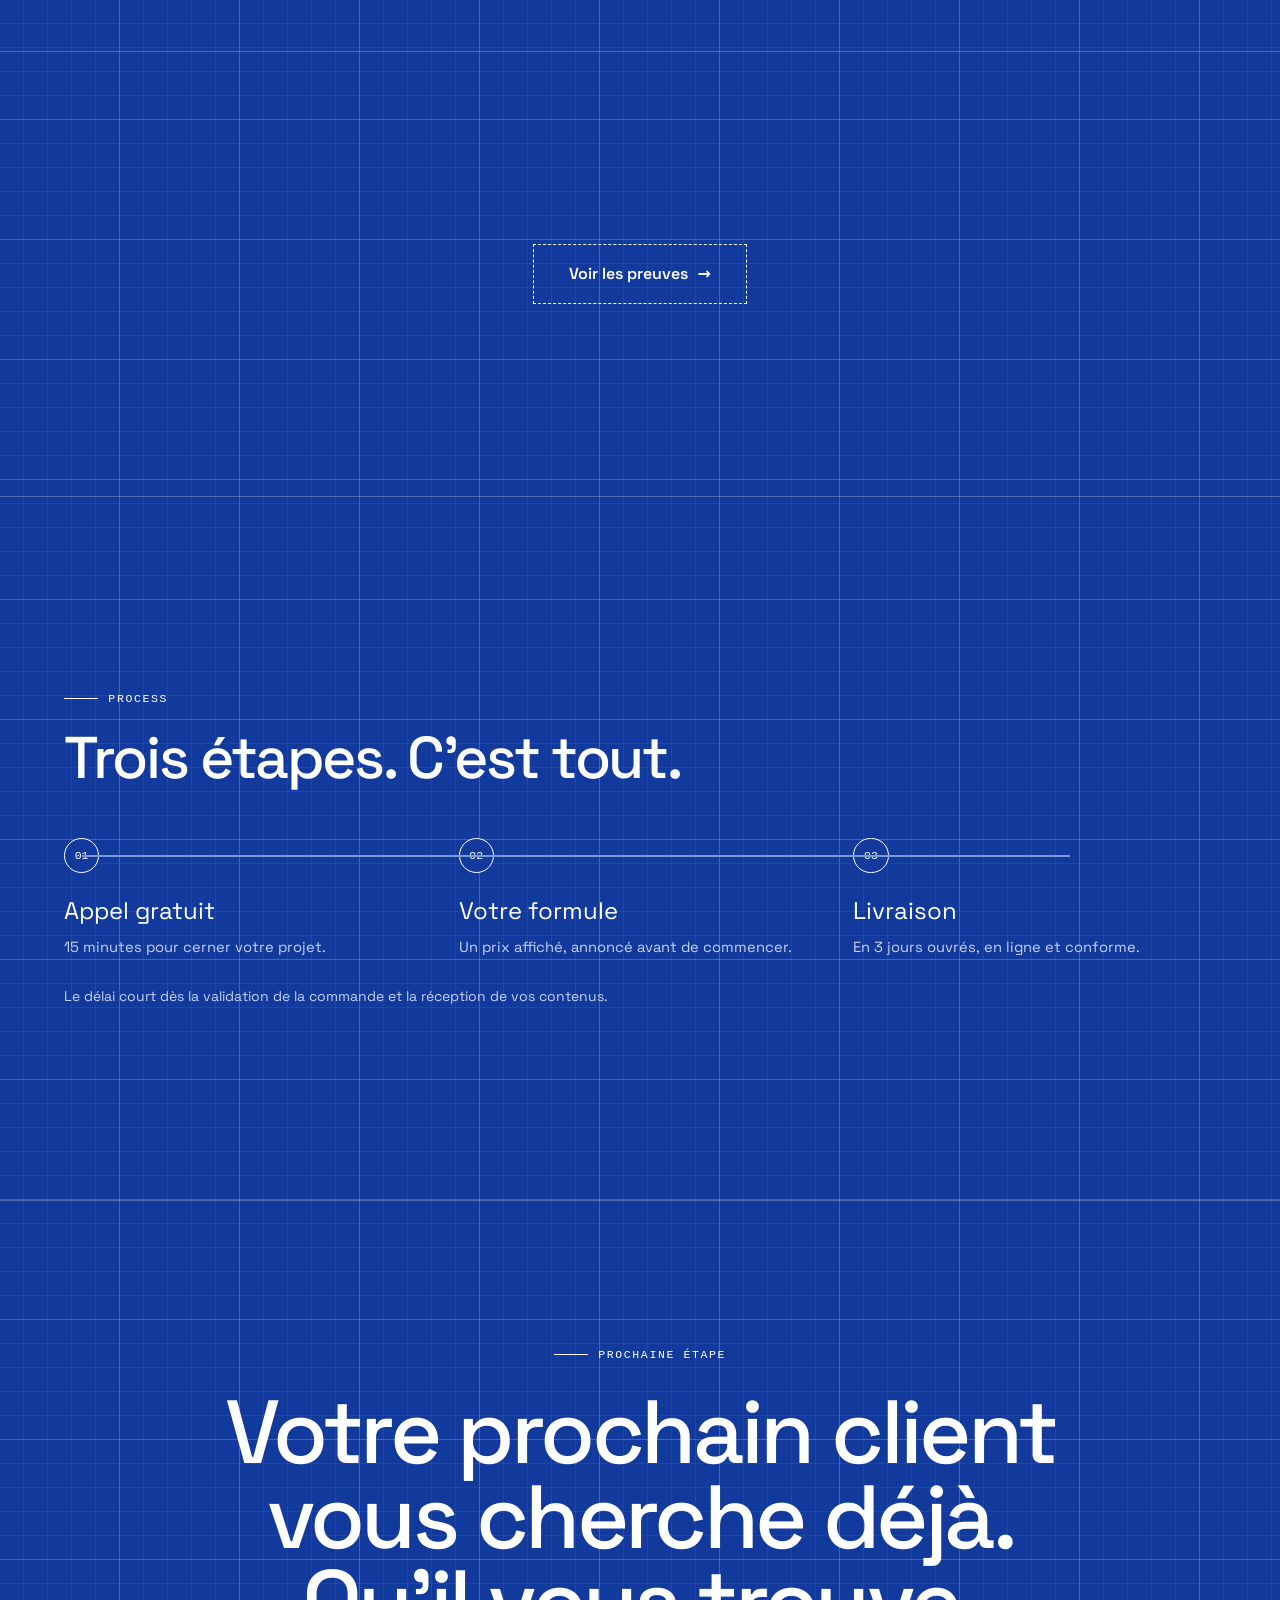
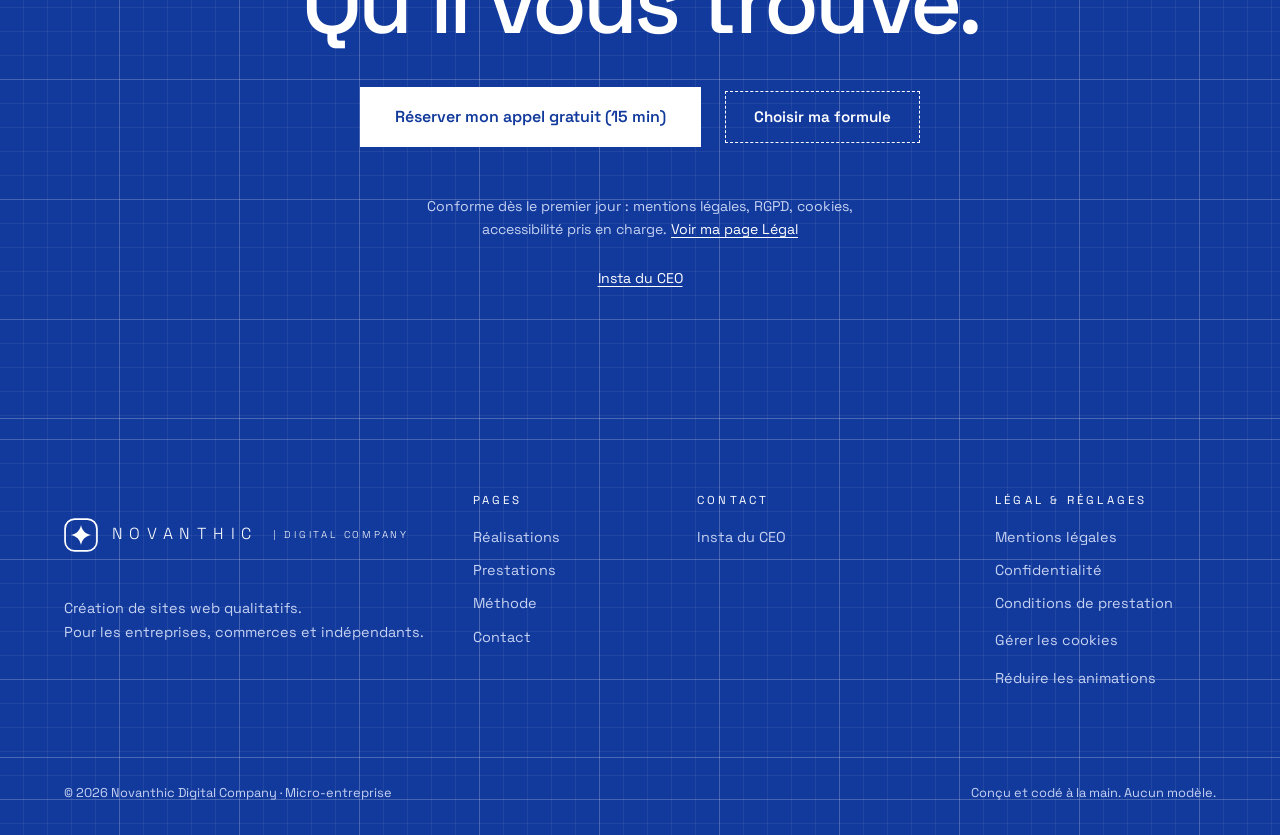
==== commit ff8e0b27: "DA « Le Plan » sur tout le site : plan d'architecte bleu, traits blancs Grille de plan, Space Grotes" ====
--- a/index.html
+++ b/index.html
@@ -3,8 +3,8 @@
   <head>
     <meta charset="utf-8" />
     <meta name="viewport" content="width=device-width, initial-scale=1, viewport-fit=cover" />
-    <meta name="theme-color" content="#ffffff" />
-    <meta name="color-scheme" content="light" />
+    <meta name="theme-color" content="#123a9c" />
+    <meta name="color-scheme" content="dark" />
     <meta name="author" content="Novanthic Digital Company" />
     <meta property="og:site_name" content="Novanthic Digital Company" />
     <meta property="og:locale" content="fr_FR" />
@@ -174,10 +174,10 @@
         <div class="container hero__inner">
           <p class="eyebrow hero__eyebrow" data-hero-in>Novanthic Digital Company · Création de sites web</p>
           <h1 class="display hero__title" id="hero-titre">
-            <span class="hero__line" data-hero-line>Un site qu'on ne lit pas.</span>
-            <em class="hero__line" data-hero-line>On le joue.</em>
+            <span class="hero__line" data-hero-line>Un site se <span class="nv-outline">construit.</span></span>
+            <em class="hero__line" data-hero-line>Il ne se génère pas.</em>
           </h1>
-          <p class="lead hero__lead" data-hero-in>Sites vitrines et boutiques qualitatifs, rapides, conformes. Livrés en 3&nbsp;jours ouvrés.</p>
+          <p class="lead hero__lead" data-hero-in>Chaque site est dessiné sur plan, pour une seule marque : une structure pensée pour vendre, la conformité incluse. Livré en 3&nbsp;jours ouvrés.</p>
           <div class="hero__actions" data-hero-in>
             <a class="btn btn--primary btn--lg hero__cta" href="/contact#rdv" data-booking data-track="cta_rdv" data-track-label="hero" data-magnetic data-hero-cta>
               <span class="btn__label">Réserver mon appel gratuit (15 min)</span>
@@ -200,7 +200,7 @@
           </ul>
           <p class="kinetic__turn" data-kinetic-turn>
             <span class="h2">Votre site est votre premier vendeur.</span>
-            <em class="h2">Faisons-le jouer pour vous.</em>
+            <em class="h2">Construisons-le pour qu’il vende.</em>
           </p>
         </div>
       </section>
--- a/assets/novanthic.css
+++ b/assets/novanthic.css
@@ -1,84 +1,138 @@
 /* ============================================================
    Novanthic Digital Company : couche de marque.
-   Direction « Galerie blanche & bleu électrique » (choisie le 21/11/2026).
+   Direction « Le Plan » (choisie le 22/11/2026) : plan d'architecte
+   bleu, traits blancs, cotes et annotations. Message : un site se
+   construit, il ne se génère pas.
    Chargée après main-*.css sur toutes les pages : elle redéfinit
-   les couleurs et la typo (variables) et corrige les teintes sombres
-   écrites en dur dans la feuille compilée.
-   Les noms de variables « gold » viennent de l'ancien thème : ils
-   portent maintenant l'accent bleu.
+   variables, typo et composants. Les noms « gold » viennent de
+   l'ancien thème : ils portent maintenant le trait blanc.
    ============================================================ */
 
+@font-face { font-family: "Space Grotesk"; font-style: normal; font-weight: 300 700; font-display: swap; src: url(/fonts/space-grotesk-var.woff2) format("woff2"); }
+@font-face { font-family: "Space Mono"; font-style: normal; font-weight: 400; font-display: swap; src: url(/fonts/space-mono-400.woff2) format("woff2"); }
+
 :root {
+  --bp: #123a9c;
+  --bp-deep: #0e2f80;
+  --bp-rgb: 18, 58, 156;
   /* Fonds */
-  --c-void: #ffffff;
-  --c-ink-0: #f6f6f4;
-  --c-ink-1: #ffffff;
-  --c-ink-2: #f0f0ee;
-  /* Filets et bordures */
-  --c-line: rgba(47, 75, 255, .25);
-  --c-line-soft: rgba(0, 0, 0, .09);
+  --c-void: #123a9c;
+  --c-ink-0: #10348d;
+  --c-ink-1: #1742a6;
+  --c-ink-2: #1b4ab3;
+  /* Traits */
+  --c-line: rgba(255, 255, 255, .55);
+  --c-line-soft: rgba(255, 255, 255, .24);
   /* Texte */
-  --c-text: #0f0f10;
-  --c-muted: #5c5c63;
-  /* Accent : bleu électrique */
-  --c-gold: #2f4bff;
-  --c-gold-rgb: 47, 75, 255;
-  --c-gold-deep: #1d33cc;
-  --c-gold-dim: #c9d1ff;
-  --c-gold-btn: #2f4bff;
-  --glow-gold: 0 0 0 1px rgba(var(--c-gold-rgb), .35), 0 0 40px -10px rgba(var(--c-gold-rgb), .35);
-  --shadow-card: 0 30px 70px -45px rgba(15, 20, 45, .3);
-  /* Typo : titres en Inter (sans empattements), le texte reste en Inter */
-  --f-display: "Inter", system-ui, -apple-system, "Segoe UI", sans-serif;
-}
-
-/* ---------- Titres : Inter, serrés, sans italique ---------- */
+  --c-text: #ffffff;
+  --c-muted: #c6d2f2;
+  /* Accent : le trait blanc */
+  --c-gold: #ffffff;
+  --c-gold-rgb: 255, 255, 255;
+  --c-gold-deep: #dfe7ff;
+  --c-gold-dim: #7f98dc;
+  --c-gold-btn: #ffffff;
+  --c-red: #ffb3a7;
+  --c-green: #9ff0c8;
+  --glow-gold: 0 0 0 1px #fff;
+  --shadow-card: none;
+  /* Angles droits, comme sur un plan */
+  --r-sm: 0px; --r-md: 0px; --r-lg: 0px; --r-pill: 0px;
+  /* Typo */
+  --f-display: "Space Grotesk", "Inter", system-ui, sans-serif;
+  --f-text: "Space Grotesk", "Inter", system-ui, sans-serif;
+  --f-mono: "Space Mono", ui-monospace, "SFMono-Regular", monospace;
+  --filet: linear-gradient(90deg, transparent, rgba(255, 255, 255, .9) 20%, rgba(255, 255, 255, .9) 80%, transparent);
+  --bp-grid:
+    linear-gradient(rgba(255, 255, 255, .16) 1px, transparent 1px),
+    linear-gradient(90deg, rgba(255, 255, 255, .16) 1px, transparent 1px),
+    linear-gradient(rgba(255, 255, 255, .06) 1px, transparent 1px),
+    linear-gradient(90deg, rgba(255, 255, 255, .06) 1px, transparent 1px);
+}
+
+/* ---------- Papier calque : grille de plan sur tout le site ---------- */
+html { background: var(--bp); }
+body {
+  background-color: var(--bp);
+  background-image: radial-gradient(ellipse 90% 60% at 30% 0%, rgba(255, 255, 255, .1), transparent 70%), var(--bp-grid);
+  background-size: auto, 120px 120px, 120px 120px, 24px 24px, 24px 24px;
+  background-position: 0 0, -1px -1px, -1px -1px, -1px -1px, -1px -1px;
+  font-weight: 400;
+}
+body:after {
+  content: ""; position: fixed; inset: 0; z-index: 200; pointer-events: none; opacity: .5;
+  background: url("data:image/svg+xml,%3Csvg xmlns='http://www.w3.org/2000/svg' width='200' height='200'%3E%3Cfilter id='n'%3E%3CfeTurbulence baseFrequency='.9' numOctaves='2'/%3E%3CfeColorMatrix values='0 0 0 0 1 0 0 0 0 1 0 0 0 0 1 0 0 0 .07 0'/%3E%3C/filter%3E%3Crect width='200' height='200' filter='url(%23n)'/%3E%3C/svg%3E");
+}
+
+/* ---------- Titres : Space Grotesk, serrés ---------- */
 .display, .h1, .h2, .h3, h1, h2, .hero__title, .intro__name {
   font-weight: 500 !important;
-  letter-spacing: -.035em;
+  letter-spacing: -.04em;
 }
 :is(.display, .h1, .h2, .h3, h1, h2, h3) em, em.hero__line, .kinetic__turn em, .pv__title em, .intro__sub b {
   font-style: normal !important;
 }
-
-::selection { background: rgba(var(--c-gold-rgb), .2); color: var(--c-text); }
-.skip-link { color: var(--c-void); }
-
-/* Boutons : bleu plein, texte blanc */
-.btn--primary { background: var(--c-gold-btn); color: #fff; }
-.btn--ghost { background: rgba(255, 255, 255, .6); }
-.link:hover { color: var(--c-gold-deep); }
-.sticky-cta { background: var(--c-gold-btn); color: #fff; }
-.sticky-cta__dot { background: #fff; }
-.sticky-cta__dot:after { border-color: #fff; }
-.cursor__label { color: #fff; }
-.nova-show__dots button[aria-selected=true] { color: #fff; }
-
-/* Ombres neutres (elles étaient pensées pour un fond noir) */
+.nv-outline { color: transparent; -webkit-text-stroke: 1.5px #fff; }
+@supports not (-webkit-text-stroke: 1px #fff) { .nv-outline { color: #fff; } }
+
+/* Petites légendes en machine à écrire, comme les annotations d'un plan */
+.eyebrow, .tag, .pricing__badge, .pv-badge, .steps__num, .logo__num, .intro__sub b, .field__label, label.field__label {
+  font-family: var(--f-mono);
+}
+.eyebrow { letter-spacing: .14em; color: #fff; }
+.eyebrow:before { width: 34px; background: #fff; }
+
+::selection { background: #fff; color: var(--bp); }
+.skip-link { color: var(--bp); background: #fff; }
+a:focus-visible, button:focus-visible, .input:focus-visible { outline: 2px dashed #fff; outline-offset: 3px; }
+
+/* ---------- Boutons : blanc plein, ou contour pointillé ---------- */
+.btn { font-weight: 600; letter-spacing: 0; }
+.btn--primary { background: #fff; color: var(--bp); box-shadow: none; }
+.btn--primary:hover { box-shadow: 6px 6px 0 rgba(255, 255, 255, .35); }
+.btn--ghost { background: transparent; border: 1.5px dashed #fff; color: #fff; }
+.btn--ghost:hover { border-style: solid; }
+.link:hover { color: #fff; }
+.sticky-cta { background: #fff; color: var(--bp); box-shadow: 0 0 0 1.5px var(--bp); }
+.sticky-cta__dot { background: var(--bp); }
+.sticky-cta__dot:after { border-color: var(--bp); }
+.cursor__label { color: var(--bp); }
+.nova-show__dots button[aria-selected=true] { color: var(--bp); }
+
+/* ---------- Cartes : cadres tracés, sans ombre ---------- */
+.card, .pcard, .form-wrap, .atelier-recap, .choice__body, .wcard__media, .consent, .pv-serp {
+  box-shadow: none;
+}
+.card { background: rgba(255, 255, 255, .04); border: 1.5px solid var(--c-line); }
+.card:hover { border-color: #fff; }
+.pcard, .atelier-recap { background: rgba(255, 255, 255, .05); border: 1.5px solid #fff; }
+.form-wrap { background: rgba(14, 47, 128, .55); border: 1.5px solid var(--c-line); }
+.choice__body { background: rgba(255, 255, 255, .04); border: 1px dashed var(--c-line); }
+.choice input:checked + .choice__body { border-style: solid; border-color: #fff; background: rgba(255, 255, 255, .1); }
+.steps__num { background: var(--bp); border-color: #fff; color: #fff; }
+.pricing__badge { background: #fff; color: var(--bp); }
 .kinetic { box-shadow: none; }
-.pv-frame { box-shadow: 0 40px 90px -45px rgba(15, 20, 45, .35), 0 0 0 1px var(--c-line-soft); }
-.demo { box-shadow: 0 50px 100px -50px rgba(15, 20, 45, .35), 0 0 0 1px var(--c-line-soft); }
-.nova-show__browser { box-shadow: 0 50px 100px -50px rgba(15, 20, 45, .35), 0 0 0 1px var(--c-line-soft); }
-.nova-show__phone { box-shadow: 0 40px 80px -40px rgba(15, 20, 45, .35), 0 0 0 1px var(--c-line-soft); }
+.pv-frame { box-shadow: 0 0 0 1.5px #fff; }
+.demo, .nova-show__browser, .nova-show__phone { box-shadow: 0 0 0 1.5px #fff; }
 .pv__cookie { box-shadow: 0 1em 2em -1em rgba(0, 0, 0, .3); }
 @media (hover: hover) {
-  .wcard:hover .wcard__media { box-shadow: 0 40px 80px -45px rgba(15, 20, 45, .35), 0 0 40px -14px rgba(var(--c-gold-rgb), .3); }
+  .wcard:hover .wcard__media { box-shadow: 0 0 0 1.5px #fff, 8px 8px 0 rgba(255, 255, 255, .25); }
 }
 
 /* Bandeau cookies */
-.consent { background: rgba(255, 255, 255, .97); box-shadow: 0 30px 80px -30px rgba(15, 20, 45, .3); }
+.consent { background: var(--bp-deep); border: 1.5px solid #fff; }
 
 /* Champs et cases */
-.input:hover { border-color: rgba(0, 0, 0, .22); }
-.check input { border-color: rgba(0, 0, 0, .28); }
-.check input:checked:after, .check input:after { border-color: #fff; }
-.choice--opt .choice__body:before { border-color: rgba(0, 0, 0, .28); }
-.choice__swatch { box-shadow: inset 0 0 0 1px rgba(0, 0, 0, .12); }
-.choice--opt input:checked + .choice__body:before { color: #fff; }
-
-/* Panier final */
-.hoop__net { stroke: rgba(15, 15, 16, .4); }
-.hoop__ball { filter: drop-shadow(0 10px 12px rgba(15, 20, 45, .3)); }
+.input { background: rgba(255, 255, 255, .06); border-color: var(--c-line); color: #fff; }
+.input::placeholder { color: rgba(255, 255, 255, .55); }
+.input:hover { border-color: #fff; }
+.input:focus { border-color: #fff; box-shadow: 0 0 0 1px #fff; }
+.check input { border-color: #fff; background: transparent; }
+.check input:checked { background: #fff; }
+.check input:checked:after, .check input:after { border-color: var(--bp); }
+.choice--opt .choice__body:before { border-color: #fff; }
+.choice__swatch { box-shadow: inset 0 0 0 1px rgba(255, 255, 255, .5); }
+.choice--opt input:checked + .choice__body:before { color: var(--bp); background: #fff; }
 
 /* ---------- Logo : NOVANTHIC + « Digital Company » ---------- */
 .logo__num {
@@ -108,100 +162,101 @@
 .intro__name span:nth-child(9) { --dx: .32em;  --i: 8; }
 .intro__sub b { font-family: var(--f-text); font-size: var(--fs-eyebrow); font-weight: 500; letter-spacing: .36em; text-transform: uppercase; }
 
-/* ---------- Éléments fixes : verre blanc au lieu de verre noir ---------- */
-.site-header.is-scrolled { background: rgba(255, 255, 255, .9); }
-.sound-toggle { background: rgba(255, 255, 255, .92); color: var(--c-text); }
+/* ---------- Éléments fixes : bleu de plan ---------- */
+.site-header.is-scrolled { background: rgba(14, 47, 128, .92); -webkit-backdrop-filter: blur(8px); backdrop-filter: blur(8px); border-bottom: 1px solid var(--c-line); }
+.nav a { font-family: var(--f-mono); font-size: .78rem; letter-spacing: .08em; text-transform: uppercase; }
+.sound-toggle { background: var(--bp-deep); color: #fff; border: 1px solid var(--c-line); }
 .site-header .sound-toggle { background: transparent; }
-.egg-toast { background: rgba(255, 255, 255, .97); color: var(--c-text); }
-.tag { background: rgba(255, 255, 255, .6); }
-.hero__hint { background: rgba(255, 255, 255, .92); }
+.egg-toast { background: var(--bp-deep); color: #fff; }
+.tag { background: transparent; border: 1px dashed var(--c-line); color: #fff; }
 .pv-frame__bar { background: #ececea; }
 .pv-frame__bar i { background: #cfcfcc; }
 .pv-frame__bar b { color: #6a6a70; }
 
-/* Textes secondaires écrits en clair dans la feuille compilée */
-.hero__lead { color: var(--c-muted); font-weight: 350; }
-.legal p { color: #33333a; }
-.kinetic__kicker, .field__error, .form__status { color: #c42b2b; }
+/* Textes secondaires écrits en dur dans la feuille compilée */
+.hero__lead { color: var(--c-muted); font-weight: 400; }
+.legal p, .legal li { color: var(--c-muted); }
+.legal a { color: #fff; }
+.kinetic__kicker, .field__error, .form__status { color: #ffcf6b; }
 .pv-serp__title { color: #1a4fb5; }
 
-/* ---------- Filet : dégradé bleu au lieu du rouge / or / vert ---------- */
-:root { --filet: linear-gradient(90deg, transparent, #2f4bff 30%, #8a9bff 65%, transparent); }
-
-/* ---------- Logo : étoile « nova » blanche dans un carré bleu ---------- */
-.logo__mark .nv-mark__bg { fill: var(--c-gold); }
+/* Titre d'accueil un peu plus contenu, pour laisser respirer le plan */
+@media (min-width: 900px) { .hero__title { font-size: clamp(3rem, 6vw, 5.6rem); max-width: 11ch; } }
+
+/* ---------- Logo : étoile « nova » tracée dans un cadre ---------- */
+.logo__mark .nv-mark__bg { fill: none; stroke: #fff; stroke-width: 1.6; }
 .logo__mark path.nv-mark__star { fill: #fff; stroke: none; }
-.logo:hover .logo__mark { filter: drop-shadow(0 4px 10px rgba(var(--c-gold-rgb), .45)); }
-
-/* ---------- Accueil : composition d'interfaces (remplace le ballon) ---------- */
-.nv-visual { position: absolute; inset: 0; pointer-events: none; }
-.nv-visual__grid {
-  position: absolute; inset: 0;
-  background-image: radial-gradient(rgba(var(--c-gold-rgb), .18) 1px, transparent 1.2px);
-  background-size: 26px 26px;
-  -webkit-mask-image: radial-gradient(60% 55% at 74% 50%, #000 30%, transparent 75%);
-          mask-image: radial-gradient(60% 55% at 74% 50%, #000 30%, transparent 75%);
-}
+.logo:hover .logo__mark .nv-mark__bg { fill: rgba(255, 255, 255, .15); }
+
+/* ---------- Accueil : le site en plan coté (remplace le ballon) ---------- */
+.nv-visual { position: absolute; inset: 0; pointer-events: none; font-family: var(--f-mono); color: #fff; }
+.nv-visual__grid { display: none; }
 .nv-visual__glow {
-  position: absolute; left: 74%; top: 50%; width: 620px; height: 620px; translate: -50% -50%;
-  background: radial-gradient(circle, rgba(var(--c-gold-rgb), .16), rgba(138, 155, 255, .08) 45%, transparent 70%);
-  filter: blur(10px);
-}
-.nv-card {
-  position: absolute; background: #fff; border: 1px solid var(--c-line-soft); border-radius: 16px;
-  box-shadow: 0 30px 60px -30px rgba(15, 20, 45, .28), 0 2px 6px rgba(15, 20, 45, .04);
-  font-family: var(--f-text); color: var(--c-text);
-  animation: nv-float 7s ease-in-out infinite;
-}
-.nv-card b { display: block; font-weight: 600; letter-spacing: -.01em; }
-.nv-card small { display: block; font-size: .72rem; color: var(--c-muted); }
-
-.nv-card--site { left: 74%; top: 50%; width: 440px; translate: -50% -50%; overflow: hidden; border-radius: 18px; animation-delay: -1s; }
-.nv-card__bar { display: flex; align-items: center; gap: 6px; height: 30px; padding-inline: 14px; background: #f4f4f2; border-bottom: 1px solid var(--c-line-soft); }
-.nv-card__bar i { width: 8px; height: 8px; border-radius: 50%; background: #d6d6d3; }
-.nv-card__bar b { margin-left: 10px; font-size: .68rem; font-weight: 400; color: var(--c-muted); }
-.nv-card__body { display: grid; gap: 10px; padding: 28px 28px 30px; }
-.nv-line { display: block; height: 10px; border-radius: 6px; background: #ececea; }
-.nv-line--kicker { width: 28%; height: 6px; background: rgba(var(--c-gold-rgb), .35); }
-.nv-line--title { width: 82%; height: 20px; background: #16161a; }
-.nv-line--accent { width: 58%; background: var(--c-gold); }
-.nv-line--text { width: 70%; margin-top: 4px; }
-.nv-pill { justify-self: start; margin-top: 6px; padding: 8px 16px; border-radius: 999px; background: var(--c-gold); color: #fff; font-size: .72rem; font-weight: 500; }
-.nv-tiles { display: grid; grid-template-columns: repeat(3, 1fr); gap: 8px; margin-top: 10px; }
-.nv-tiles i { height: 62px; border-radius: 10px; background: linear-gradient(160deg, #f3f4ff, #eceef8); border: 1px solid rgba(var(--c-gold-rgb), .1); }
-
-.nv-card--score { left: calc(74% + 170px); top: calc(50% - 205px); display: flex; align-items: center; gap: 12px; padding: 12px 18px 12px 12px; animation-delay: -3s; }
+  position: absolute; left: 74%; top: 50%; width: 640px; height: 640px; translate: -50% -50%;
+  background: radial-gradient(circle, rgba(255, 255, 255, .12), transparent 65%);
+}
+.nv-card { position: absolute; color: #fff; font-family: var(--f-mono); }
+.nv-card b { display: block; font-family: var(--f-text); font-weight: 600; letter-spacing: -.01em; }
+.nv-card small { display: block; font-size: .66rem; letter-spacing: .08em; text-transform: uppercase; color: var(--c-muted); }
+
+/* Le plan du site */
+.nv-card--site {
+  left: 74%; top: 50%; width: 430px; translate: -50% -50%;
+  border: 1.5px solid #fff; background: rgba(14, 47, 128, .35);
+}
+.nv-card--site:before {
+  content: "1440 px · desktop"; position: absolute; left: 0; right: 0; top: calc(100% + 16px); padding-top: 6px;
+  border-top: 1px solid #fff; text-align: center; font-size: .64rem; letter-spacing: .1em; text-transform: uppercase;
+}
+.nv-card--site:after {
+  content: "3 jours ouvrés"; position: absolute; top: 0; bottom: 0; left: calc(100% + 16px); padding-left: 6px;
+  border-left: 1px solid #fff; font-size: .64rem; letter-spacing: .1em; text-transform: uppercase;
+  writing-mode: vertical-rl; text-align: center;
+}
+.nv-card__bar { display: flex; align-items: center; gap: 6px; height: 30px; padding-inline: 12px; border-bottom: 1.5px solid #fff; }
+.nv-card__bar i { width: 8px; height: 8px; border-radius: 50%; border: 1.5px solid #fff; }
+.nv-card__bar b { margin-left: 8px; font-family: var(--f-mono); font-size: .66rem; font-weight: 400; letter-spacing: .08em; text-transform: uppercase; }
+.nv-card__body { display: grid; gap: 12px; padding: 24px; }
+.nv-line { display: block; height: 14px; border: 1px dashed rgba(255, 255, 255, .8); }
+.nv-line--kicker { width: 30%; height: 10px; }
+.nv-line--title { width: 86%; height: 26px; }
+.nv-line--accent { width: 60%; border-style: solid; background: rgba(255, 255, 255, .14); }
+.nv-line--text { width: 72%; }
+.nv-pill { justify-self: start; margin-top: 4px; padding: 9px 16px; background: #fff; color: var(--bp); font-family: var(--f-text); font-size: .74rem; font-weight: 700; }
+.nv-tiles { display: grid; grid-template-columns: repeat(3, 1fr); gap: 10px; margin-top: 6px; }
+.nv-tiles i { height: 70px; border: 1px dashed rgba(255, 255, 255, .8); }
+
+/* Annotations reliées au plan par un trait */
+.nv-card--score, .nv-card--ship, .nv-card--legal { display: flex; align-items: center; gap: 12px; }
+.nv-card--score { left: calc(74% + 150px); top: calc(50% - 250px); padding: 10px 14px 10px 10px; background: var(--bp); border: 1.5px solid #fff; }
 .nv-card--score svg { width: 44px; height: 44px; rotate: -90deg; }
-.nv-card--score circle { fill: none; stroke: #ececea; stroke-width: 4; }
-.nv-card--score .nv-ring { stroke: var(--c-gold); stroke-linecap: round; stroke-dasharray: 113; stroke-dashoffset: 3; }
-.nv-card--score b { font-size: 1.25rem; line-height: 1.1; }
-
-.nv-card--ship { left: calc(74% - 280px); top: calc(50% + 150px); display: flex; align-items: center; gap: 12px; padding: 12px 18px 12px 12px; animation-delay: -5s; }
-.nv-check { display: grid; place-items: center; width: 34px; height: 34px; border-radius: 10px; background: #e7f7ef; color: #1c8a55; font-weight: 700; }
-
-.nv-card--legal { left: calc(74% + 150px); top: calc(50% + 175px); padding: 12px 18px; animation-delay: -2s; }
-.nv-card--legal b { color: var(--c-gold); }
-
-@keyframes nv-float { 0%, 100% { transform: translateY(0); } 50% { transform: translateY(-10px); } }
-.reduce .nv-card { animation: none; }
-@media (prefers-reduced-motion: reduce) { .nv-card { animation: none; } }
-
-/* Tablette / téléphone : la composition passe au-dessus du texte, plus petite */
+.nv-card--score circle { fill: none; stroke: rgba(255, 255, 255, .3); stroke-width: 3; }
+.nv-card--score .nv-ring { stroke: #fff; stroke-dasharray: 113; stroke-dashoffset: 3; }
+.nv-card--score b { font-size: 1.3rem; line-height: 1.1; }
+
+.nv-card--ship { left: calc(74% - 370px); top: calc(50% - 70px); text-align: right; flex-direction: row-reverse; }
+.nv-card--ship:after { content: ""; width: 54px; border-top: 1px solid #fff; order: -1; }
+.nv-card--ship small { max-width: 130px; }
+.nv-check { display: none; }
+
+.nv-card--legal { left: calc(74% + 60px); top: calc(50% + 235px); flex-direction: column; align-items: flex-start; gap: 2px; padding-left: 12px; border-left: 1px solid #fff; }
+.nv-card--legal b { font-size: 1rem; }
+
+.reduce .nv-card, .nv-card { animation: none; }
+
+/* Tablette / téléphone : le plan passe au-dessus du texte, plus petit */
 @media not all and (min-width: 900px), (orientation: portrait) and (max-width: 899px) {
   .nv-visual { top: var(--header-h); bottom: auto; height: 34svh; }
-  .nv-visual__grid { -webkit-mask-image: radial-gradient(60% 60% at 50% 50%, #000 30%, transparent 75%); mask-image: radial-gradient(60% 60% at 50% 50%, #000 30%, transparent 75%); }
   .nv-visual__glow { left: 50%; width: 360px; height: 360px; }
-  .nv-card--site { left: 50%; top: 46%; width: min(66vw, 280px); }
+  .nv-card--site { left: 50%; top: 48%; width: min(62vw, 270px); }
+  .nv-card--site:after, .nv-card--site:before { display: none; }
   .nv-card__bar { height: 24px; }
-  .nv-card__body { padding: 14px 16px 16px; gap: 6px; }
-  .nv-line--title { height: 12px; }
+  .nv-card__body { padding: 14px 16px 16px; gap: 7px; }
+  .nv-line { height: 9px; }
+  .nv-line--title { height: 14px; }
   .nv-pill { padding: 6px 12px; font-size: .65rem; }
   .nv-tiles { display: none; }
-  .nv-card--score { left: auto; right: 4vw; top: 4%; transform-origin: right top; scale: .78; }
-  .nv-card--ship { left: 3vw; top: auto; bottom: 0; scale: .74; transform-origin: left bottom; }
-  .nv-card--legal { display: none; }
-}
-@media (max-width: 599px) {
-  .nv-card--ship { display: none; }
-  .nv-visual { height: 30svh; }
-}
+  .nv-card--score { left: auto; right: 4vw; top: 2%; transform-origin: right top; scale: .74; }
+  .nv-card--ship, .nv-card--legal { display: none; }
+}
+.site-header .sound-toggle { border-radius: 0; }
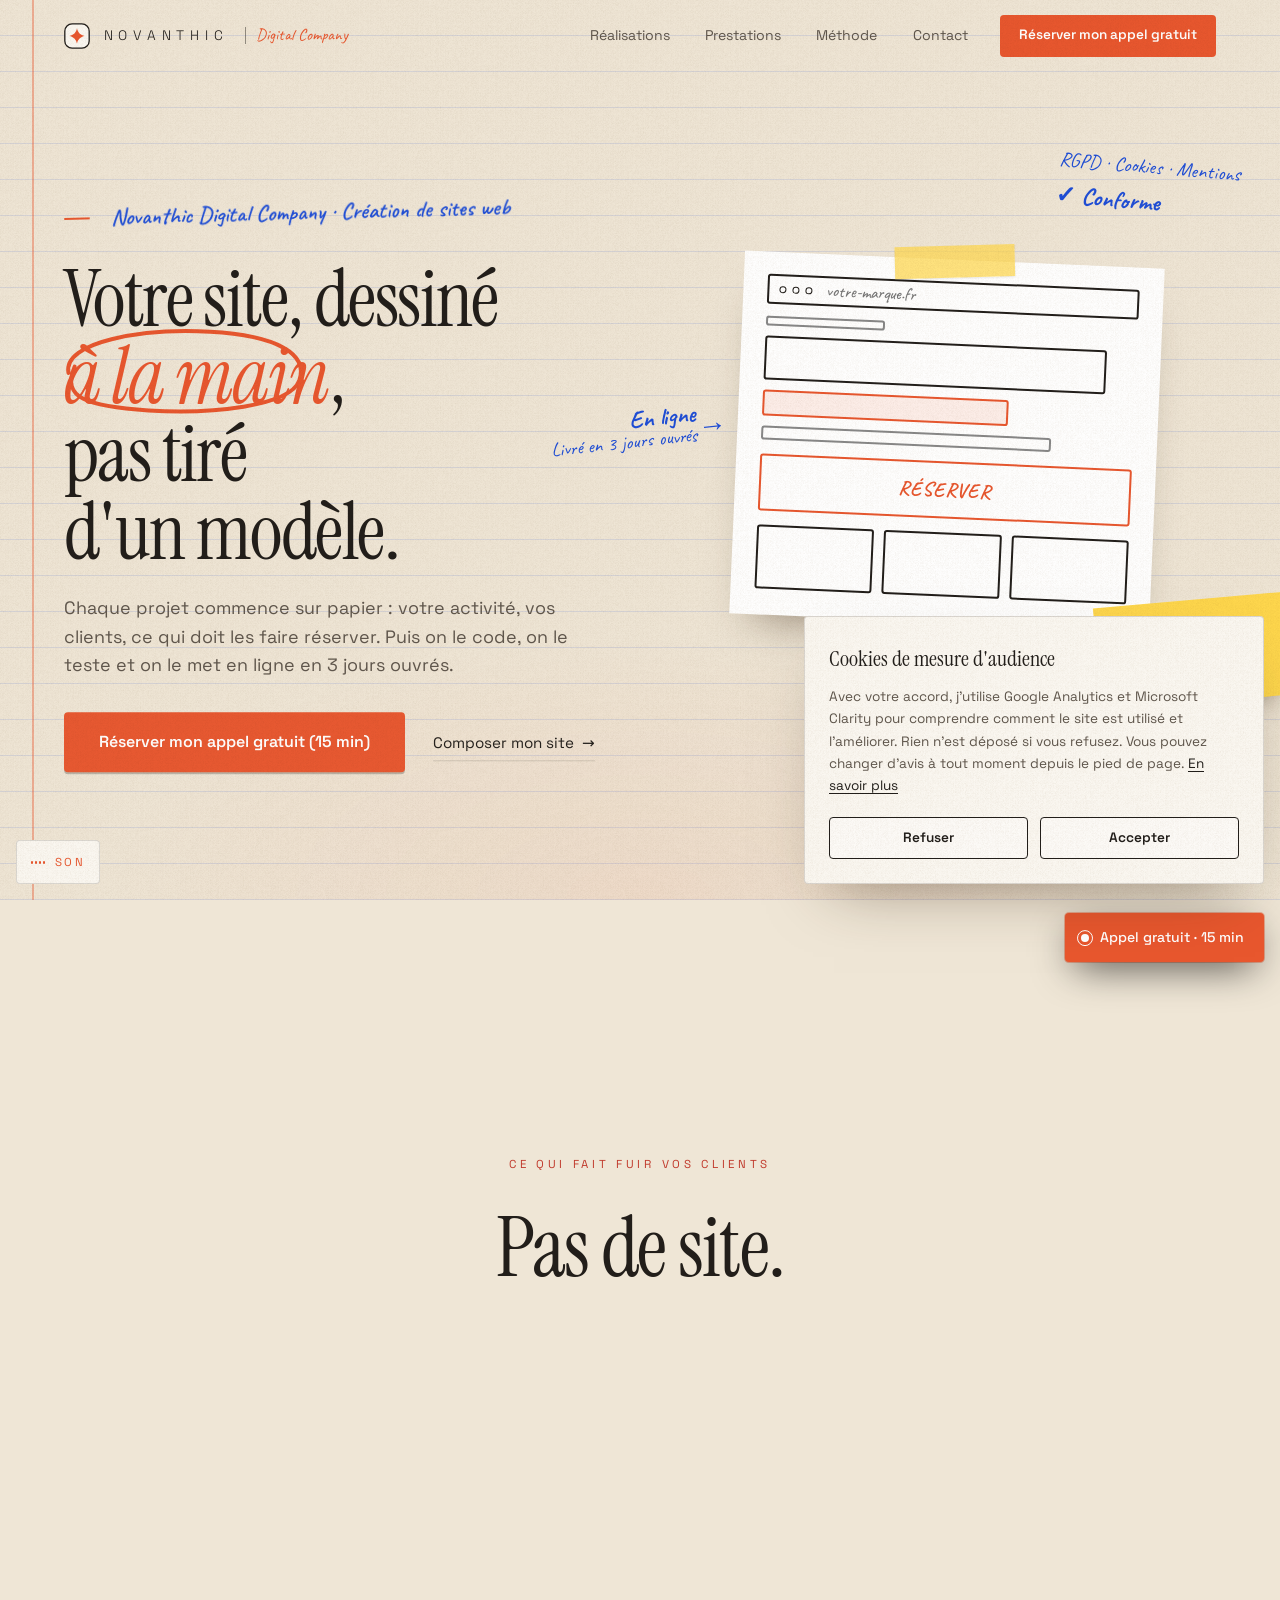
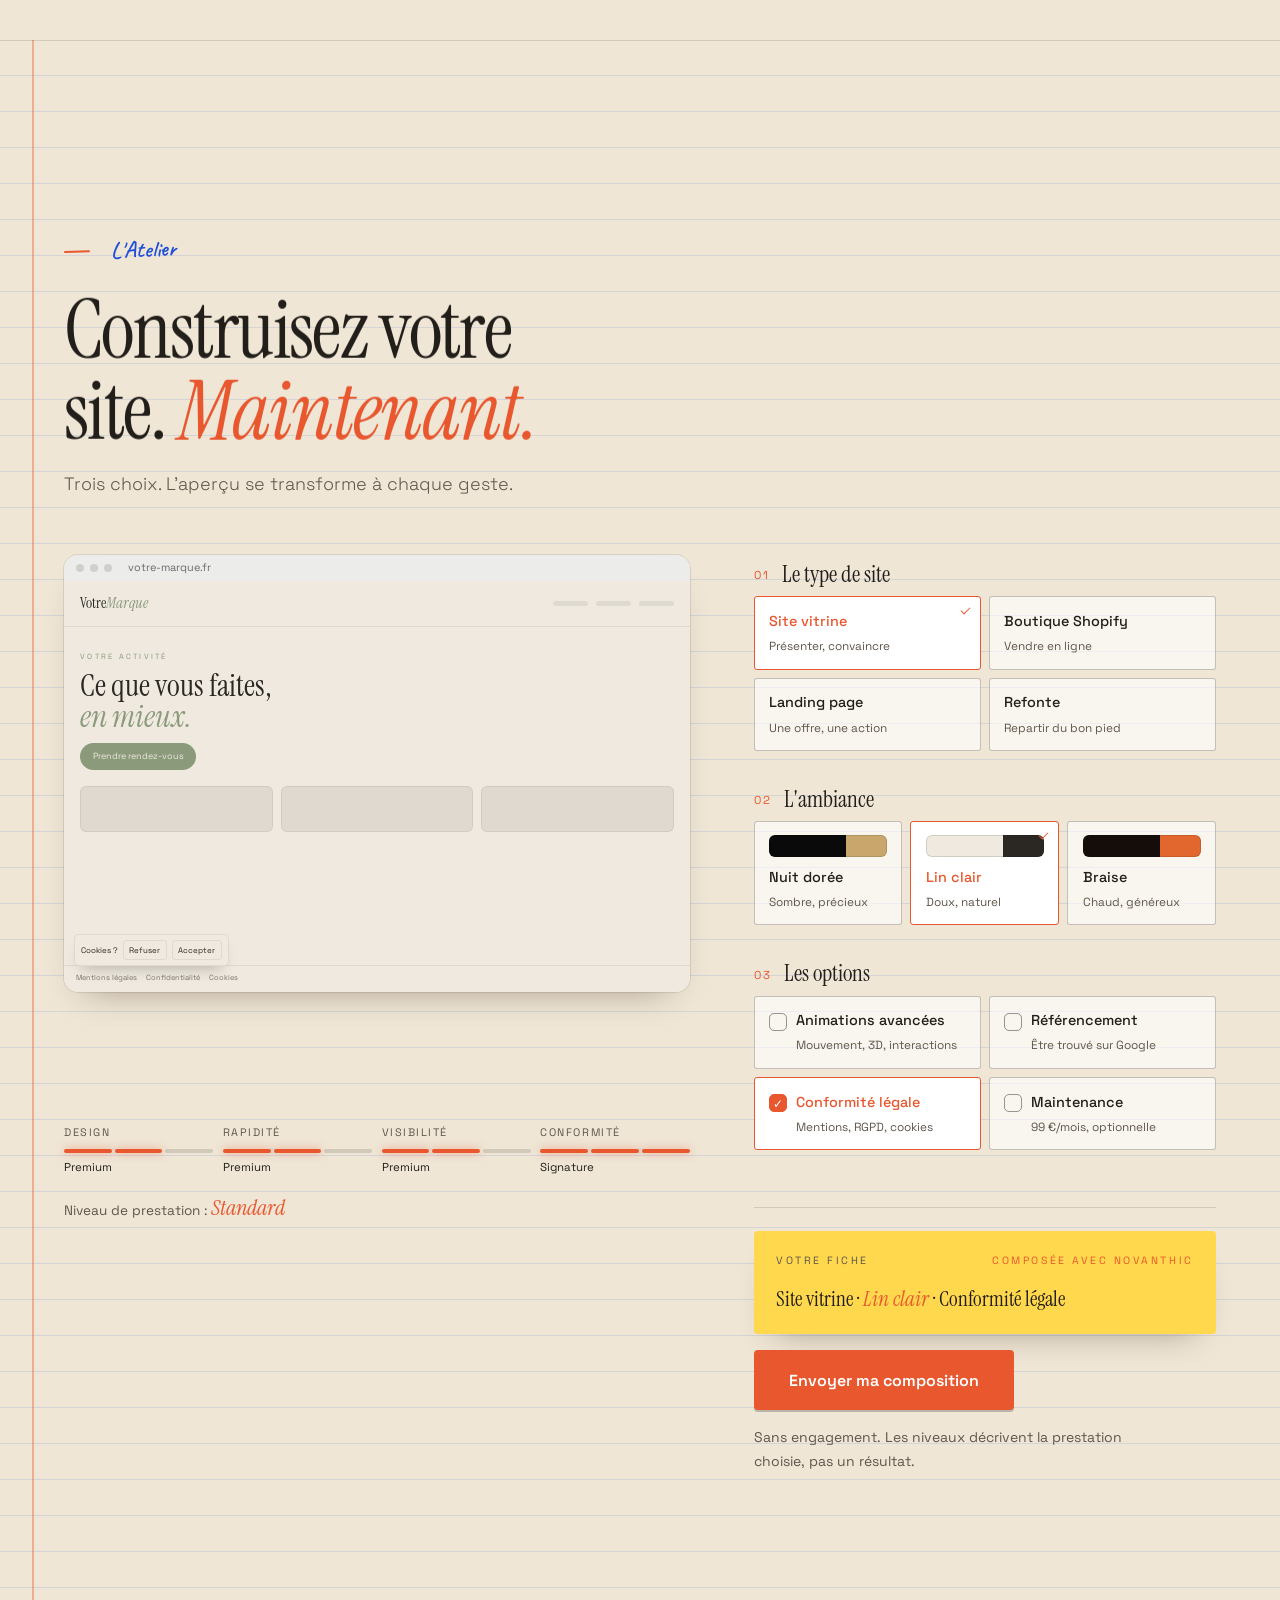
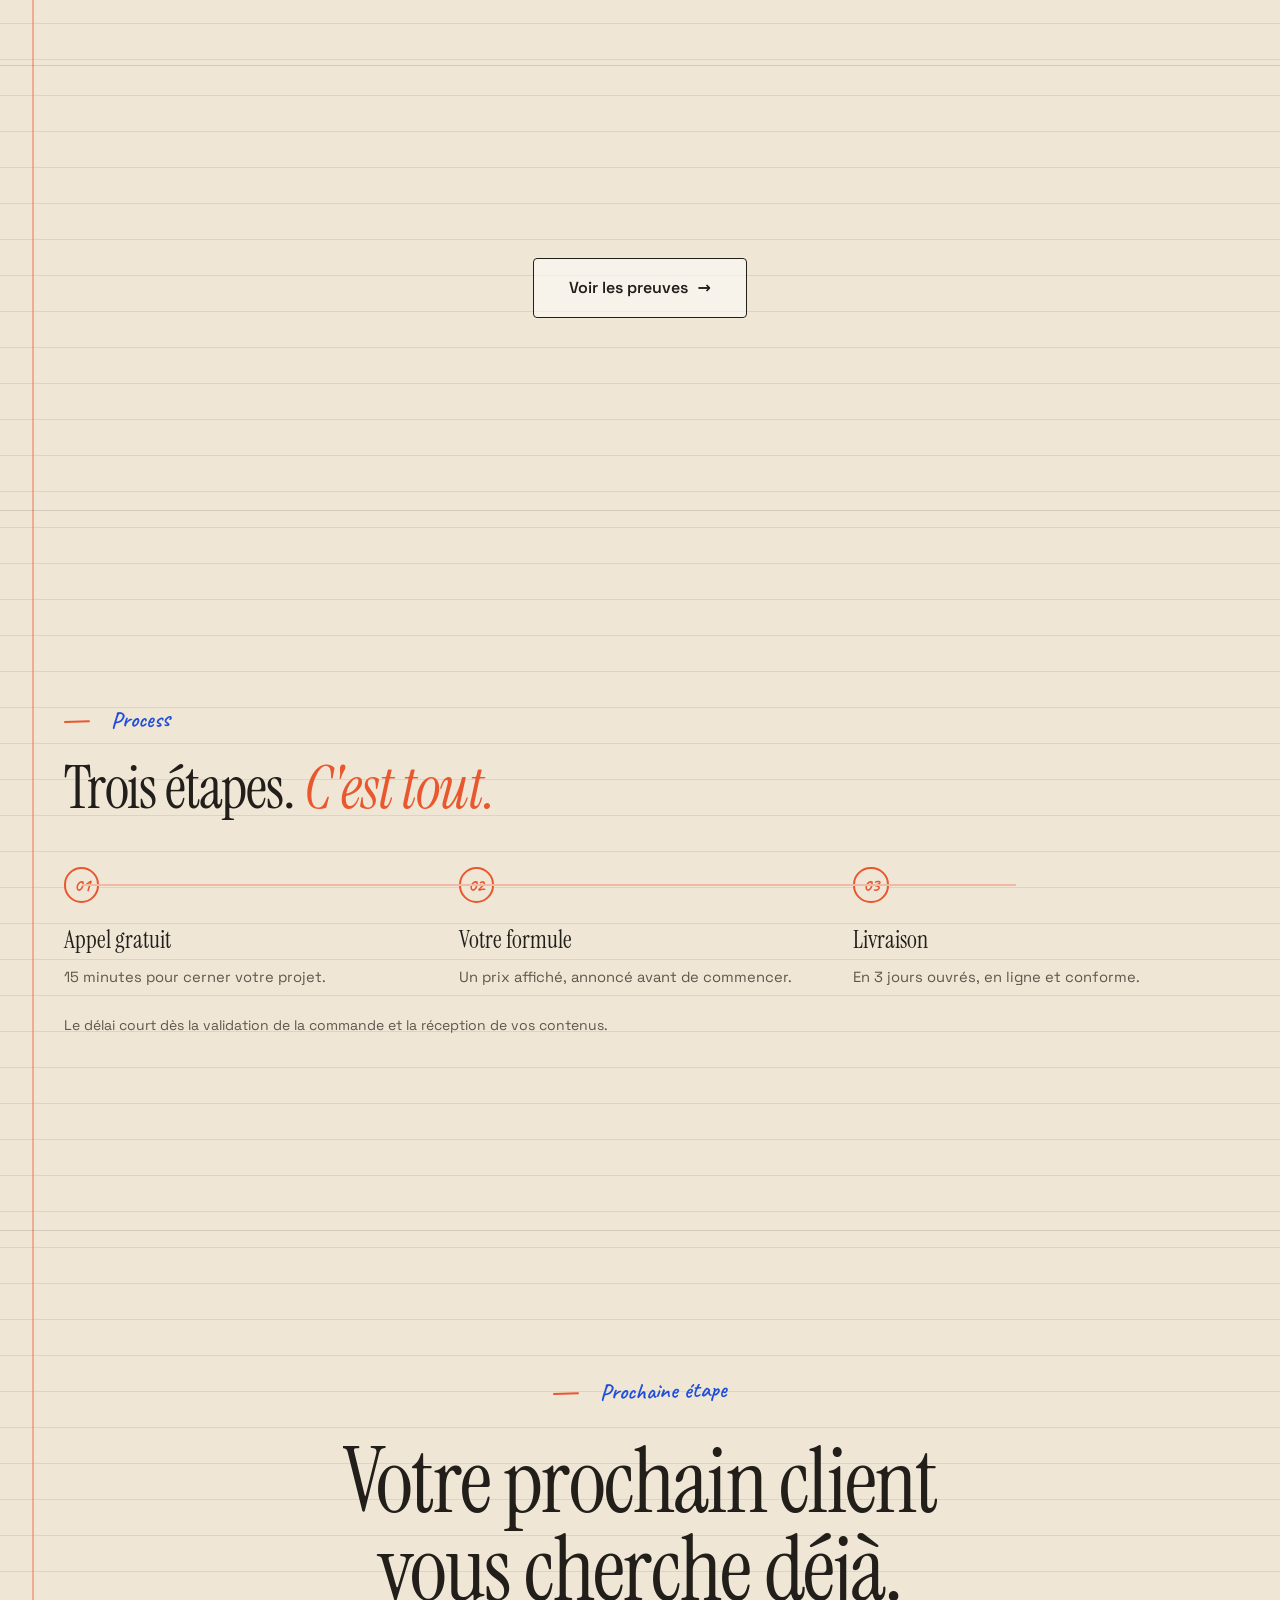
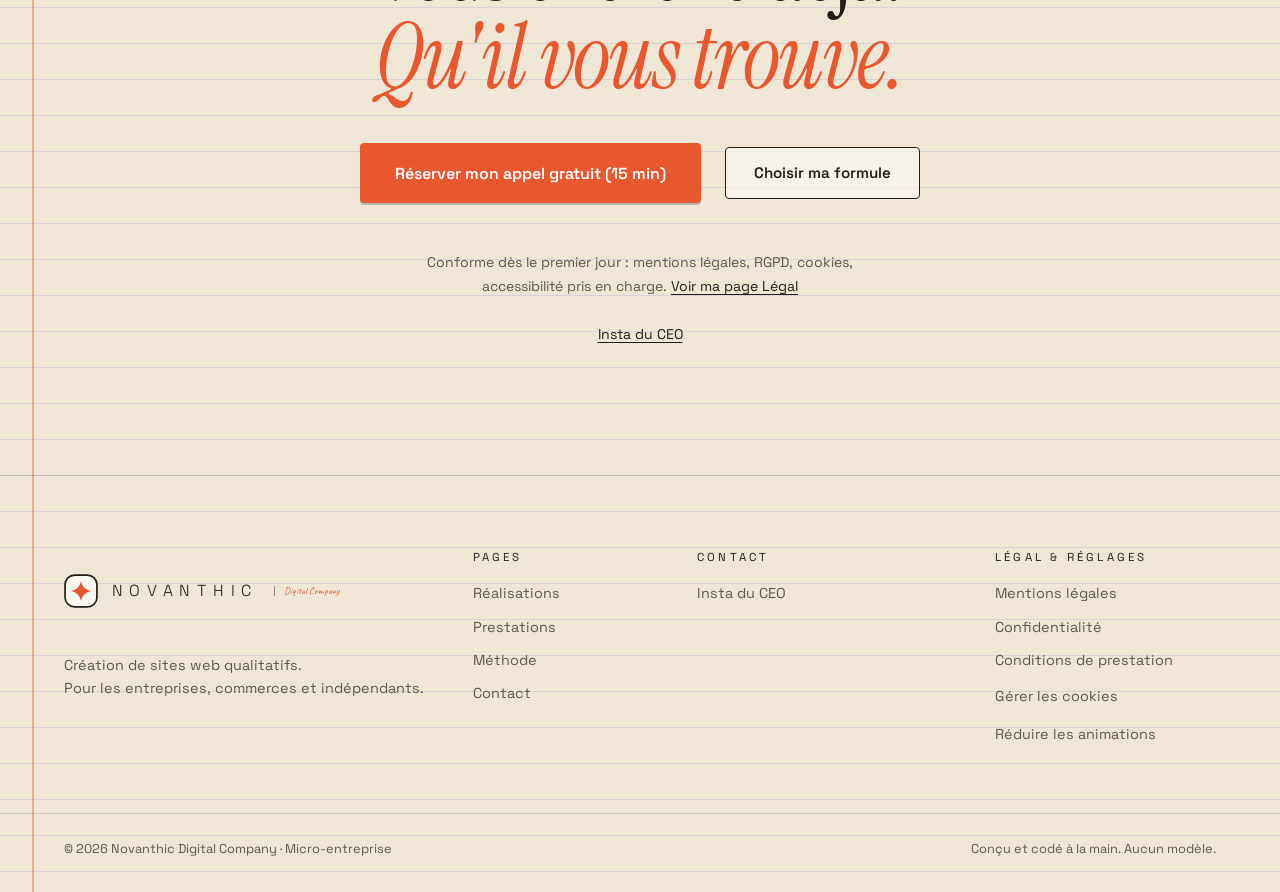
==== commit 8d75b901: "DA « Carnet d'atelier » sur tout le site : papier ligné, notes à la main Instrument Serif, Caveat et" ====
--- a/index.html
+++ b/index.html
@@ -3,8 +3,8 @@
   <head>
     <meta charset="utf-8" />
     <meta name="viewport" content="width=device-width, initial-scale=1, viewport-fit=cover" />
-    <meta name="theme-color" content="#123a9c" />
-    <meta name="color-scheme" content="dark" />
+    <meta name="theme-color" content="#efe6d6" />
+    <meta name="color-scheme" content="light" />
     <meta name="author" content="Novanthic Digital Company" />
     <meta property="og:site_name" content="Novanthic Digital Company" />
     <meta property="og:locale" content="fr_FR" />
@@ -174,10 +174,10 @@
         <div class="container hero__inner">
           <p class="eyebrow hero__eyebrow" data-hero-in>Novanthic Digital Company · Création de sites web</p>
           <h1 class="display hero__title" id="hero-titre">
-            <span class="hero__line" data-hero-line>Un site se <span class="nv-outline">construit.</span></span>
-            <em class="hero__line" data-hero-line>Il ne se génère pas.</em>
+            <span class="hero__line" data-hero-line>Votre site, dessiné <em class="nv-ring">à la main<svg class="nv-ring__svg" viewBox="0 0 430 150" preserveAspectRatio="none" aria-hidden="true" focusable="false"><path d="M30 80C20 30 150 8 260 14S420 50 405 92 260 146 160 140 18 120 40 70" /></svg></em>,</span>
+            <span class="hero__line" data-hero-line>pas tiré d'un modèle.</span>
           </h1>
-          <p class="lead hero__lead" data-hero-in>Chaque site est dessiné sur plan, pour une seule marque : une structure pensée pour vendre, la conformité incluse. Livré en 3&nbsp;jours ouvrés.</p>
+          <p class="lead hero__lead" data-hero-in>Chaque projet commence sur papier : votre activité, vos clients, ce qui doit les faire réserver. Puis on le code, on le teste et on le met en ligne en 3&nbsp;jours ouvrés.</p>
           <div class="hero__actions" data-hero-in>
             <a class="btn btn--primary btn--lg hero__cta" href="/contact#rdv" data-booking data-track="cta_rdv" data-track-label="hero" data-magnetic data-hero-cta>
               <span class="btn__label">Réserver mon appel gratuit (15 min)</span>
--- a/assets/novanthic.css
+++ b/assets/novanthic.css
@@ -1,146 +1,154 @@
 /* ============================================================
    Novanthic Digital Company : couche de marque.
-   Direction « Le Plan » (choisie le 22/11/2026) : plan d'architecte
-   bleu, traits blancs, cotes et annotations. Message : un site se
-   construit, il ne se génère pas.
+   Direction « Carnet d'atelier » (choisie le 22/11/2026) : papier
+   ligné, titres à empattements, notes manuscrites au stylo bleu,
+   post-it et croquis. Message : un site dessiné à la main, pas tiré
+   d'un modèle.
    Chargée après main-*.css sur toutes les pages : elle redéfinit
    variables, typo et composants. Les noms « gold » viennent de
-   l'ancien thème : ils portent maintenant le trait blanc.
+   l'ancien thème : ils portent maintenant l'accent orange.
    ============================================================ */
 
+@font-face { font-family: "Instrument Serif"; font-style: normal; font-weight: 400; font-display: swap; src: url(/fonts/instrument-serif-400.woff2) format("woff2"); }
+@font-face { font-family: "Instrument Serif"; font-style: italic; font-weight: 400; font-display: swap; src: url(/fonts/instrument-serif-400-italic.woff2) format("woff2"); }
+@font-face { font-family: "Caveat"; font-style: normal; font-weight: 400 700; font-display: swap; src: url(/fonts/caveat-var.woff2) format("woff2"); }
 @font-face { font-family: "Space Grotesk"; font-style: normal; font-weight: 300 700; font-display: swap; src: url(/fonts/space-grotesk-var.woff2) format("woff2"); }
-@font-face { font-family: "Space Mono"; font-style: normal; font-weight: 400; font-display: swap; src: url(/fonts/space-mono-400.woff2) format("woff2"); }
 
 :root {
-  --bp: #123a9c;
-  --bp-deep: #0e2f80;
-  --bp-rgb: 18, 58, 156;
+  --paper: #efe6d6;
+  --paper-rgb: 239, 230, 214;
+  --pen: #1f4ed8;
+  --mark: #e8572e;
+  --postit: #ffd84d;
   /* Fonds */
-  --c-void: #123a9c;
-  --c-ink-0: #10348d;
-  --c-ink-1: #1742a6;
-  --c-ink-2: #1b4ab3;
+  --c-void: #efe6d6;
+  --c-ink-0: #e9dfcd;
+  --c-ink-1: #fbf8f2;
+  --c-ink-2: #e3d8c4;
   /* Traits */
-  --c-line: rgba(255, 255, 255, .55);
-  --c-line-soft: rgba(255, 255, 255, .24);
+  --c-line: rgba(34, 30, 26, .45);
+  --c-line-soft: rgba(34, 30, 26, .14);
   /* Texte */
-  --c-text: #ffffff;
-  --c-muted: #c6d2f2;
-  /* Accent : le trait blanc */
-  --c-gold: #ffffff;
-  --c-gold-rgb: 255, 255, 255;
-  --c-gold-deep: #dfe7ff;
-  --c-gold-dim: #7f98dc;
-  --c-gold-btn: #ffffff;
-  --c-red: #ffb3a7;
-  --c-green: #9ff0c8;
-  --glow-gold: 0 0 0 1px #fff;
-  --shadow-card: none;
-  /* Angles droits, comme sur un plan */
-  --r-sm: 0px; --r-md: 0px; --r-lg: 0px; --r-pill: 0px;
+  --c-text: #221e1a;
+  --c-muted: #5f564c;
+  /* Accent : le feutre orange */
+  --c-gold: #e8572e;
+  --c-gold-rgb: 232, 87, 46;
+  --c-gold-deep: #c24320;
+  --c-gold-dim: #f2b9a5;
+  --c-gold-btn: #e8572e;
+  --c-red: #c0392b;
+  --c-green: #2f8a5b;
+  --glow-gold: 0 0 0 1px rgba(232, 87, 46, .4);
+  --shadow-card: 0 18px 34px -22px rgba(60, 40, 20, .45);
+  --r-sm: 3px; --r-md: 4px; --r-lg: 6px; --r-pill: 4px;
   /* Typo */
-  --f-display: "Space Grotesk", "Inter", system-ui, sans-serif;
+  --f-display: "Instrument Serif", "Times New Roman", serif;
   --f-text: "Space Grotesk", "Inter", system-ui, sans-serif;
-  --f-mono: "Space Mono", ui-monospace, "SFMono-Regular", monospace;
-  --filet: linear-gradient(90deg, transparent, rgba(255, 255, 255, .9) 20%, rgba(255, 255, 255, .9) 80%, transparent);
-  --bp-grid:
-    linear-gradient(rgba(255, 255, 255, .16) 1px, transparent 1px),
-    linear-gradient(90deg, rgba(255, 255, 255, .16) 1px, transparent 1px),
-    linear-gradient(rgba(255, 255, 255, .06) 1px, transparent 1px),
-    linear-gradient(90deg, rgba(255, 255, 255, .06) 1px, transparent 1px);
-}
-
-/* ---------- Papier calque : grille de plan sur tout le site ---------- */
-html { background: var(--bp); }
+  --f-hand: "Caveat", "Segoe Print", cursive;
+  --filet: linear-gradient(90deg, transparent, var(--c-text) 15%, var(--c-text) 85%, transparent);
+}
+
+/* ---------- Papier ligné, marge rouge, grain ---------- */
+html { background: var(--paper); }
 body {
-  background-color: var(--bp);
-  background-image: radial-gradient(ellipse 90% 60% at 30% 0%, rgba(255, 255, 255, .1), transparent 70%), var(--bp-grid);
-  background-size: auto, 120px 120px, 120px 120px, 24px 24px, 24px 24px;
-  background-position: 0 0, -1px -1px, -1px -1px, -1px -1px, -1px -1px;
+  background-color: var(--paper);
+  background-image: repeating-linear-gradient(transparent 0 35px, rgba(31, 78, 216, .12) 35px 36px);
   font-weight: 400;
+  position: relative;
+}
+body:before {
+  content: ""; position: absolute; top: 0; bottom: 0; left: calc(var(--gutter) * .5); width: 0; z-index: 0;
+  border-left: 2px solid rgba(232, 87, 46, .4); pointer-events: none;
 }
 body:after {
-  content: ""; position: fixed; inset: 0; z-index: 200; pointer-events: none; opacity: .5;
-  background: url("data:image/svg+xml,%3Csvg xmlns='http://www.w3.org/2000/svg' width='200' height='200'%3E%3Cfilter id='n'%3E%3CfeTurbulence baseFrequency='.9' numOctaves='2'/%3E%3CfeColorMatrix values='0 0 0 0 1 0 0 0 0 1 0 0 0 0 1 0 0 0 .07 0'/%3E%3C/filter%3E%3Crect width='200' height='200' filter='url(%23n)'/%3E%3C/svg%3E");
-}
-
-/* ---------- Titres : Space Grotesk, serrés ---------- */
+  content: ""; position: fixed; inset: 0; z-index: 200; pointer-events: none; mix-blend-mode: multiply;
+  background: url("data:image/svg+xml,%3Csvg xmlns='http://www.w3.org/2000/svg' width='300' height='300'%3E%3Cfilter id='n'%3E%3CfeTurbulence baseFrequency='.6' numOctaves='4'/%3E%3CfeColorMatrix values='0 0 0 0 .3 0 0 0 0 .2 0 0 0 0 .1 0 0 0 .12 0'/%3E%3C/filter%3E%3Crect width='300' height='300' filter='url(%23n)'/%3E%3C/svg%3E");
+}
+
+/* ---------- Titres : Instrument Serif, italique pour l'accent ---------- */
 .display, .h1, .h2, .h3, h1, h2, .hero__title, .intro__name {
-  font-weight: 500 !important;
-  letter-spacing: -.04em;
-}
-:is(.display, .h1, .h2, .h3, h1, h2, h3) em, em.hero__line, .kinetic__turn em, .pv__title em, .intro__sub b {
-  font-style: normal !important;
-}
-.nv-outline { color: transparent; -webkit-text-stroke: 1.5px #fff; }
-@supports not (-webkit-text-stroke: 1px #fff) { .nv-outline { color: #fff; } }
-
-/* Petites légendes en machine à écrire, comme les annotations d'un plan */
-.eyebrow, .tag, .pricing__badge, .pv-badge, .steps__num, .logo__num, .intro__sub b, .field__label, label.field__label {
-  font-family: var(--f-mono);
-}
-.eyebrow { letter-spacing: .14em; color: #fff; }
-.eyebrow:before { width: 34px; background: #fff; }
-
-::selection { background: #fff; color: var(--bp); }
-.skip-link { color: var(--bp); background: #fff; }
-a:focus-visible, button:focus-visible, .input:focus-visible { outline: 2px dashed #fff; outline-offset: 3px; }
-
-/* ---------- Boutons : blanc plein, ou contour pointillé ---------- */
+  font-weight: 400 !important;
+  letter-spacing: -.02em;
+}
+.display, .h1, .h2, h1, h2, .hero__title { line-height: .98; }
+:is(.display, .h1, .h2, .h3, h1, h2, h3) em, em.hero__line, .kinetic__turn em, .pv__title em {
+  font-style: italic !important;
+}
+:is(.h2, h2) em, em.h2 { color: var(--mark); }
+
+/* Le mot entouré au feutre */
+.nv-ring { position: relative; white-space: nowrap; font-style: italic; }
+.nv-ring__svg { position: absolute; left: -.18em; top: -.02em; width: calc(100% + .32em); height: 1.18em; overflow: visible; pointer-events: none; }
+.nv-ring__svg path { fill: none; stroke: var(--mark); stroke-width: 4; stroke-linecap: round; vector-effect: non-scaling-stroke;
+  stroke-dasharray: 1200; stroke-dashoffset: 1200; animation: nv-draw 1.4s .9s cubic-bezier(.6, 0, .2, 1) forwards; }
+@keyframes nv-draw { to { stroke-dashoffset: 0; } }
+.reduce .nv-ring__svg path { animation: none; stroke-dashoffset: 0; }
+@media (prefers-reduced-motion: reduce) { .nv-ring__svg path { animation: none; stroke-dashoffset: 0; } }
+
+/* Petites légendes : écrites au stylo bleu */
+.eyebrow {
+  font-family: var(--f-hand); font-size: 1.45rem; font-weight: 600; letter-spacing: 0; text-transform: none;
+  color: var(--pen); transform: rotate(-1.5deg); transform-origin: left center;
+}
+.eyebrow:before { width: 26px; height: 2px; background: var(--mark); border-radius: 2px; }
+
+::selection { background: var(--postit); color: var(--c-text); }
+.skip-link { color: #fff; background: var(--c-text); }
+a:focus-visible, button:focus-visible, .input:focus-visible { outline: 2px solid var(--pen); outline-offset: 3px; }
+
+/* ---------- Boutons : feutre orange, ou lien souligné ---------- */
 .btn { font-weight: 600; letter-spacing: 0; }
-.btn--primary { background: #fff; color: var(--bp); box-shadow: none; }
-.btn--primary:hover { box-shadow: 6px 6px 0 rgba(255, 255, 255, .35); }
-.btn--ghost { background: transparent; border: 1.5px dashed #fff; color: #fff; }
-.btn--ghost:hover { border-style: solid; }
-.link:hover { color: #fff; }
-.sticky-cta { background: #fff; color: var(--bp); box-shadow: 0 0 0 1.5px var(--bp); }
-.sticky-cta__dot { background: var(--bp); }
-.sticky-cta__dot:after { border-color: var(--bp); }
-.cursor__label { color: var(--bp); }
-.nova-show__dots button[aria-selected=true] { color: var(--bp); }
-
-/* ---------- Cartes : cadres tracés, sans ombre ---------- */
-.card, .pcard, .form-wrap, .atelier-recap, .choice__body, .wcard__media, .consent, .pv-serp {
-  box-shadow: none;
-}
-.card { background: rgba(255, 255, 255, .04); border: 1.5px solid var(--c-line); }
-.card:hover { border-color: #fff; }
-.pcard, .atelier-recap { background: rgba(255, 255, 255, .05); border: 1.5px solid #fff; }
-.form-wrap { background: rgba(14, 47, 128, .55); border: 1.5px solid var(--c-line); }
-.choice__body { background: rgba(255, 255, 255, .04); border: 1px dashed var(--c-line); }
-.choice input:checked + .choice__body { border-style: solid; border-color: #fff; background: rgba(255, 255, 255, .1); }
-.steps__num { background: var(--bp); border-color: #fff; color: #fff; }
-.pricing__badge { background: #fff; color: var(--bp); }
+.btn--primary { background: var(--mark); color: #fff; box-shadow: 0 2px 0 rgba(0, 0, 0, .22); }
+.btn--primary:hover { box-shadow: 0 2px 0 rgba(0, 0, 0, .22), 0 12px 22px -12px rgba(232, 87, 46, .7); }
+.btn--ghost { background: rgba(255, 255, 255, .5); border: 1.5px solid var(--c-text); color: var(--c-text); }
+.btn--ghost:hover { background: #fff; }
+.link:hover { color: var(--mark); }
+.sticky-cta { background: var(--mark); color: #fff; }
+.sticky-cta__dot { background: #fff; }
+.sticky-cta__dot:after { border-color: #fff; }
+.cursor__label { color: #fff; }
+.nova-show__dots button[aria-selected=true] { color: #fff; }
+
+/* ---------- Cartes : feuilles de papier posées sur le carnet ---------- */
+.card { background: var(--c-ink-1); border: 1px solid rgba(34, 30, 26, .1); box-shadow: var(--shadow-card); }
+.card:hover { border-color: rgba(34, 30, 26, .25); }
+.pcard, .atelier-recap { background: var(--postit); border: 0; box-shadow: var(--shadow-card); }
+.form-wrap { background: var(--c-ink-1); border: 1px solid rgba(34, 30, 26, .1); box-shadow: var(--shadow-card); }
+.choice__body { background: rgba(255, 255, 255, .6); border: 1.5px solid rgba(34, 30, 26, .25); }
+.choice input:checked + .choice__body { border-color: var(--mark); background: #fff; }
+.steps__num { background: var(--paper); border: 2px solid var(--mark); color: var(--mark); font-family: var(--f-hand); font-size: 1.15rem; font-weight: 700; }
+.pricing__badge { background: var(--postit); color: var(--c-text); font-family: var(--f-hand); font-size: 1.05rem; letter-spacing: 0; text-transform: none; transform: rotate(-3deg); }
 .kinetic { box-shadow: none; }
-.pv-frame { box-shadow: 0 0 0 1.5px #fff; }
-.demo, .nova-show__browser, .nova-show__phone { box-shadow: 0 0 0 1.5px #fff; }
+.pv-frame { box-shadow: var(--shadow-card), 0 0 0 1px rgba(34, 30, 26, .1); }
+.demo, .nova-show__browser, .nova-show__phone { box-shadow: var(--shadow-card), 0 0 0 1px rgba(34, 30, 26, .1); }
 .pv__cookie { box-shadow: 0 1em 2em -1em rgba(0, 0, 0, .3); }
 @media (hover: hover) {
-  .wcard:hover .wcard__media { box-shadow: 0 0 0 1.5px #fff, 8px 8px 0 rgba(255, 255, 255, .25); }
-}
-
-/* Bandeau cookies */
-.consent { background: var(--bp-deep); border: 1.5px solid #fff; }
+  .wcard:hover .wcard__media { box-shadow: 0 30px 50px -28px rgba(60, 40, 20, .55); }
+}
+
+/* Bandeau cookies : une feuille volante */
+.consent { background: #fbf8f2; border: 1px solid rgba(34, 30, 26, .15); box-shadow: 0 30px 60px -30px rgba(60, 40, 20, .5); }
 
 /* Champs et cases */
-.input { background: rgba(255, 255, 255, .06); border-color: var(--c-line); color: #fff; }
-.input::placeholder { color: rgba(255, 255, 255, .55); }
-.input:hover { border-color: #fff; }
-.input:focus { border-color: #fff; box-shadow: 0 0 0 1px #fff; }
-.check input { border-color: #fff; background: transparent; }
-.check input:checked { background: #fff; }
-.check input:checked:after, .check input:after { border-color: var(--bp); }
-.choice--opt .choice__body:before { border-color: #fff; }
-.choice__swatch { box-shadow: inset 0 0 0 1px rgba(255, 255, 255, .5); }
-.choice--opt input:checked + .choice__body:before { color: var(--bp); background: #fff; }
+.input { background: #fff; border-color: rgba(34, 30, 26, .25); color: var(--c-text); }
+.input::placeholder { color: #9a8f82; }
+.input:hover { border-color: rgba(34, 30, 26, .5); }
+.input:focus { border-color: var(--pen); box-shadow: 0 0 0 3px rgba(31, 78, 216, .15); }
+.check input { border-color: rgba(34, 30, 26, .45); background: #fff; }
+.check input:checked { background: var(--mark); border-color: var(--mark); }
+.check input:checked:after, .check input:after { border-color: #fff; }
+.choice--opt .choice__body:before { border-color: rgba(34, 30, 26, .45); }
+.choice__swatch { box-shadow: inset 0 0 0 1px rgba(0, 0, 0, .12); }
+.choice--opt input:checked + .choice__body:before { color: #fff; background: var(--mark); border-color: var(--mark); }
 
 /* ---------- Logo : NOVANTHIC + « Digital Company » ---------- */
 .logo__num {
-  font-family: var(--f-text);
+  font-family: var(--f-hand);
   font-style: normal;
-  font-size: .58rem;
-  letter-spacing: .28em;
-  text-transform: uppercase;
+  font-size: 1.05rem;
+  letter-spacing: 0;
+  text-transform: none;
   white-space: nowrap;
   color: var(--c-gold);
 }
@@ -162,101 +170,100 @@
 .intro__name span:nth-child(9) { --dx: .32em;  --i: 8; }
 .intro__sub b { font-family: var(--f-text); font-size: var(--fs-eyebrow); font-weight: 500; letter-spacing: .36em; text-transform: uppercase; }
 
-/* ---------- Éléments fixes : bleu de plan ---------- */
-.site-header.is-scrolled { background: rgba(14, 47, 128, .92); -webkit-backdrop-filter: blur(8px); backdrop-filter: blur(8px); border-bottom: 1px solid var(--c-line); }
-.nav a { font-family: var(--f-mono); font-size: .78rem; letter-spacing: .08em; text-transform: uppercase; }
-.sound-toggle { background: var(--bp-deep); color: #fff; border: 1px solid var(--c-line); }
+/* ---------- Éléments fixes : papier ---------- */
+.site-header.is-scrolled { background: rgba(var(--paper-rgb), .94); -webkit-backdrop-filter: blur(8px); backdrop-filter: blur(8px); border-bottom: 1px solid var(--c-line-soft); }
+.site-header .btn--primary { box-shadow: none; }
+.sound-toggle { background: #fbf8f2; color: var(--c-text); border: 1px solid var(--c-line-soft); }
 .site-header .sound-toggle { background: transparent; }
-.egg-toast { background: var(--bp-deep); color: #fff; }
-.tag { background: transparent; border: 1px dashed var(--c-line); color: #fff; }
+.egg-toast { background: #fbf8f2; color: var(--c-text); }
+.tag { background: rgba(255, 255, 255, .6); color: var(--c-text); }
 .pv-frame__bar { background: #ececea; }
 .pv-frame__bar i { background: #cfcfcc; }
 .pv-frame__bar b { color: #6a6a70; }
 
 /* Textes secondaires écrits en dur dans la feuille compilée */
 .hero__lead { color: var(--c-muted); font-weight: 400; }
-.legal p, .legal li { color: var(--c-muted); }
-.legal a { color: #fff; }
-.kinetic__kicker, .field__error, .form__status { color: #ffcf6b; }
+.legal p, .legal li { color: #3f3832; }
+.legal a { color: var(--pen); }
+.kinetic__kicker, .field__error, .form__status { color: var(--c-red); }
 .pv-serp__title { color: #1a4fb5; }
 
-/* Titre d'accueil un peu plus contenu, pour laisser respirer le plan */
-@media (min-width: 900px) { .hero__title { font-size: clamp(3rem, 6vw, 5.6rem); max-width: 11ch; } }
-
-/* ---------- Logo : étoile « nova » tracée dans un cadre ---------- */
-.logo__mark .nv-mark__bg { fill: none; stroke: #fff; stroke-width: 1.6; }
-.logo__mark path.nv-mark__star { fill: #fff; stroke: none; }
-.logo:hover .logo__mark .nv-mark__bg { fill: rgba(255, 255, 255, .15); }
-
-/* ---------- Accueil : le site en plan coté (remplace le ballon) ---------- */
-.nv-visual { position: absolute; inset: 0; pointer-events: none; font-family: var(--f-mono); color: #fff; }
-.nv-visual__grid { display: none; }
-.nv-visual__glow {
-  position: absolute; left: 74%; top: 50%; width: 640px; height: 640px; translate: -50% -50%;
-  background: radial-gradient(circle, rgba(255, 255, 255, .12), transparent 65%);
-}
-.nv-card { position: absolute; color: #fff; font-family: var(--f-mono); }
-.nv-card b { display: block; font-family: var(--f-text); font-weight: 600; letter-spacing: -.01em; }
-.nv-card small { display: block; font-size: .66rem; letter-spacing: .08em; text-transform: uppercase; color: var(--c-muted); }
-
-/* Le plan du site */
+/* Titre d'accueil */
+@media (min-width: 900px) { .hero__title { font-size: clamp(3.2rem, 6.2vw, 6.2rem); max-width: 12.5ch; } }
+
+/* ---------- Logo : étoile au feutre dans un cadre à l'encre ---------- */
+.logo__mark .nv-mark__bg { fill: #fbf8f2; stroke: var(--c-text); stroke-width: 1.6; }
+.logo__mark path.nv-mark__star { fill: var(--mark); stroke: none; }
+.logo:hover .logo__mark { transform: rotate(-6deg); transition: transform .4s var(--ease-spring); }
+
+/* ---------- Accueil : le croquis du site, scotché sur le carnet ---------- */
+.nv-visual { position: absolute; inset: 0; pointer-events: none; }
+.nv-visual__grid, .nv-visual__glow { display: none; }
+.nv-card { position: absolute; color: var(--c-text); font-family: var(--f-hand); animation: none; }
+.nv-card b { display: block; font-weight: 700; }
+.nv-card small { display: block; }
+
+/* La feuille de croquis */
 .nv-card--site {
-  left: 74%; top: 50%; width: 430px; translate: -50% -50%;
-  border: 1.5px solid #fff; background: rgba(14, 47, 128, .35);
+  left: 74%; top: 49%; width: 420px; translate: -50% -50%; rotate: 2.5deg;
+  background: #fff; padding: 22px 24px 26px; box-shadow: 0 26px 44px -24px rgba(60, 40, 20, .5);
 }
 .nv-card--site:before {
-  content: "1440 px · desktop"; position: absolute; left: 0; right: 0; top: calc(100% + 16px); padding-top: 6px;
-  border-top: 1px solid #fff; text-align: center; font-size: .64rem; letter-spacing: .1em; text-transform: uppercase;
-}
-.nv-card--site:after {
-  content: "3 jours ouvrés"; position: absolute; top: 0; bottom: 0; left: calc(100% + 16px); padding-left: 6px;
-  border-left: 1px solid #fff; font-size: .64rem; letter-spacing: .1em; text-transform: uppercase;
-  writing-mode: vertical-rl; text-align: center;
-}
-.nv-card__bar { display: flex; align-items: center; gap: 6px; height: 30px; padding-inline: 12px; border-bottom: 1.5px solid #fff; }
-.nv-card__bar i { width: 8px; height: 8px; border-radius: 50%; border: 1.5px solid #fff; }
-.nv-card__bar b { margin-left: 8px; font-family: var(--f-mono); font-size: .66rem; font-weight: 400; letter-spacing: .08em; text-transform: uppercase; }
-.nv-card__body { display: grid; gap: 12px; padding: 24px; }
-.nv-line { display: block; height: 14px; border: 1px dashed rgba(255, 255, 255, .8); }
-.nv-line--kicker { width: 30%; height: 10px; }
-.nv-line--title { width: 86%; height: 26px; }
-.nv-line--accent { width: 60%; border-style: solid; background: rgba(255, 255, 255, .14); }
-.nv-line--text { width: 72%; }
-.nv-pill { justify-self: start; margin-top: 4px; padding: 9px 16px; background: #fff; color: var(--bp); font-family: var(--f-text); font-size: .74rem; font-weight: 700; }
-.nv-tiles { display: grid; grid-template-columns: repeat(3, 1fr); gap: 10px; margin-top: 6px; }
-.nv-tiles i { height: 70px; border: 1px dashed rgba(255, 255, 255, .8); }
-
-/* Annotations reliées au plan par un trait */
-.nv-card--score, .nv-card--ship, .nv-card--legal { display: flex; align-items: center; gap: 12px; }
-.nv-card--score { left: calc(74% + 150px); top: calc(50% - 250px); padding: 10px 14px 10px 10px; background: var(--bp); border: 1.5px solid #fff; }
-.nv-card--score svg { width: 44px; height: 44px; rotate: -90deg; }
-.nv-card--score circle { fill: none; stroke: rgba(255, 255, 255, .3); stroke-width: 3; }
-.nv-card--score .nv-ring { stroke: #fff; stroke-dasharray: 113; stroke-dashoffset: 3; }
-.nv-card--score b { font-size: 1.3rem; line-height: 1.1; }
-
-.nv-card--ship { left: calc(74% - 370px); top: calc(50% - 70px); text-align: right; flex-direction: row-reverse; }
-.nv-card--ship:after { content: ""; width: 54px; border-top: 1px solid #fff; order: -1; }
-.nv-card--ship small { max-width: 130px; }
+  content: ""; position: absolute; left: 50%; top: -14px; width: 120px; height: 32px; translate: -50% 0; rotate: -4deg;
+  background: rgba(255, 216, 77, .72); box-shadow: 0 1px 2px rgba(0, 0, 0, .08);
+}
+.nv-card__bar { display: flex; align-items: center; gap: 6px; height: 30px; padding-inline: 10px; border: 2px solid var(--c-text); border-radius: 3px; margin-bottom: 12px; }
+.nv-card__bar i { width: 7px; height: 7px; border-radius: 50%; border: 1.5px solid var(--c-text); }
+.nv-card__bar b { margin-left: 8px; font-size: 1.05rem; font-weight: 500; color: #777; }
+.nv-card__body { display: grid; gap: 10px; padding: 0; }
+.nv-line { display: block; height: 14px; border: 2px solid var(--c-text); border-radius: 3px; }
+.nv-line--kicker { width: 32%; height: 10px; border-color: #888; }
+.nv-line--title { width: 92%; height: 44px; }
+.nv-line--accent { width: 66%; height: 26px; border-color: var(--mark); background: rgba(232, 87, 46, .1); }
+.nv-line--text { width: 78%; border-color: #888; }
+.nv-pill { justify-self: stretch; margin-top: 4px; padding: 10px; text-align: center; border: 2px solid var(--mark); border-radius: 3px; color: var(--mark); font-size: 1.25rem; font-weight: 700; letter-spacing: .04em; text-transform: uppercase; }
+.nv-tiles { display: grid; grid-template-columns: repeat(3, 1fr); gap: 10px; margin-top: 4px; }
+.nv-tiles i { height: 64px; border: 2px solid var(--c-text); border-radius: 3px; }
+
+/* Les notes autour */
+.nv-card--score {
+  left: calc(74% + 150px); top: calc(50% + 150px); width: 190px; padding: 18px 18px 20px; rotate: -5deg;
+  background: var(--postit); box-shadow: 0 16px 26px -16px rgba(60, 40, 20, .55);
+  display: grid; grid-template-columns: auto 1fr; align-items: center; gap: 10px;
+}
+.nv-card--score svg { width: 46px; height: 46px; rotate: -90deg; }
+.nv-card--score circle { fill: none; stroke: rgba(34, 30, 26, .18); stroke-width: 4; }
+.nv-card--score .nv-ring { stroke: var(--c-text); stroke-linecap: round; stroke-dasharray: 113; stroke-dashoffset: 3; }
+.nv-card--score b { font-size: 2.2rem; line-height: .9; }
+.nv-card--score small { font-size: 1.25rem; }
+
+.nv-card--ship { left: calc(74% - 420px); top: calc(50% - 40px); width: 170px; color: var(--pen); text-align: right; rotate: -6deg; }
+.nv-card--ship b { font-size: 1.5rem; line-height: 1; }
+.nv-card--ship small { font-size: 1.2rem; line-height: 1.05; }
+.nv-card--ship:after { content: "→"; position: absolute; right: -30px; top: 2px; font-size: 1.8rem; }
 .nv-check { display: none; }
 
-.nv-card--legal { left: calc(74% + 60px); top: calc(50% + 235px); flex-direction: column; align-items: flex-start; gap: 2px; padding-left: 12px; border-left: 1px solid #fff; }
-.nv-card--legal b { font-size: 1rem; }
-
-.reduce .nv-card, .nv-card { animation: none; }
-
-/* Tablette / téléphone : le plan passe au-dessus du texte, plus petit */
+.nv-card--legal { left: calc(74% + 110px); top: calc(50% - 300px); color: var(--pen); rotate: 5deg; }
+.nv-card--legal small { font-size: 1.25rem; }
+.nv-card--legal b { font-size: 1.5rem; }
+.nv-card--legal b:before { content: "✓ "; }
+
+/* Tablette / téléphone : le croquis passe au-dessus du texte, plus petit */
 @media not all and (min-width: 900px), (orientation: portrait) and (max-width: 899px) {
   .nv-visual { top: var(--header-h); bottom: auto; height: 34svh; }
-  .nv-visual__glow { left: 50%; width: 360px; height: 360px; }
-  .nv-card--site { left: 50%; top: 48%; width: min(62vw, 270px); }
-  .nv-card--site:after, .nv-card--site:before { display: none; }
-  .nv-card__bar { height: 24px; }
-  .nv-card__body { padding: 14px 16px 16px; gap: 7px; }
+  .nv-card--site { left: 50%; top: 50%; width: min(60vw, 250px); padding: 12px 14px 14px; }
+  .nv-card--site:before { width: 80px; height: 22px; top: -10px; }
+  .nv-card__bar { height: 22px; margin-bottom: 8px; }
+  .nv-card__bar b { font-size: .85rem; }
+  .nv-card__body { gap: 6px; }
   .nv-line { height: 9px; }
-  .nv-line--title { height: 14px; }
-  .nv-pill { padding: 6px 12px; font-size: .65rem; }
+  .nv-line--title { height: 22px; }
+  .nv-line--accent { height: 14px; }
+  .nv-pill { padding: 4px; font-size: .9rem; }
   .nv-tiles { display: none; }
-  .nv-card--score { left: auto; right: 4vw; top: 2%; transform-origin: right top; scale: .74; }
+  .nv-card--score { left: auto; right: 2vw; top: 4%; bottom: auto; scale: .55; transform-origin: right top; }
   .nv-card--ship, .nv-card--legal { display: none; }
 }
-.site-header .sound-toggle { border-radius: 0; }
+.hero__filet { opacity: .2; }
+@media (max-width: 899px) { .hero__title { font-size: clamp(3rem, 13vw, 4.4rem); } }
+.pricing__list li:before { background: var(--mark); }
